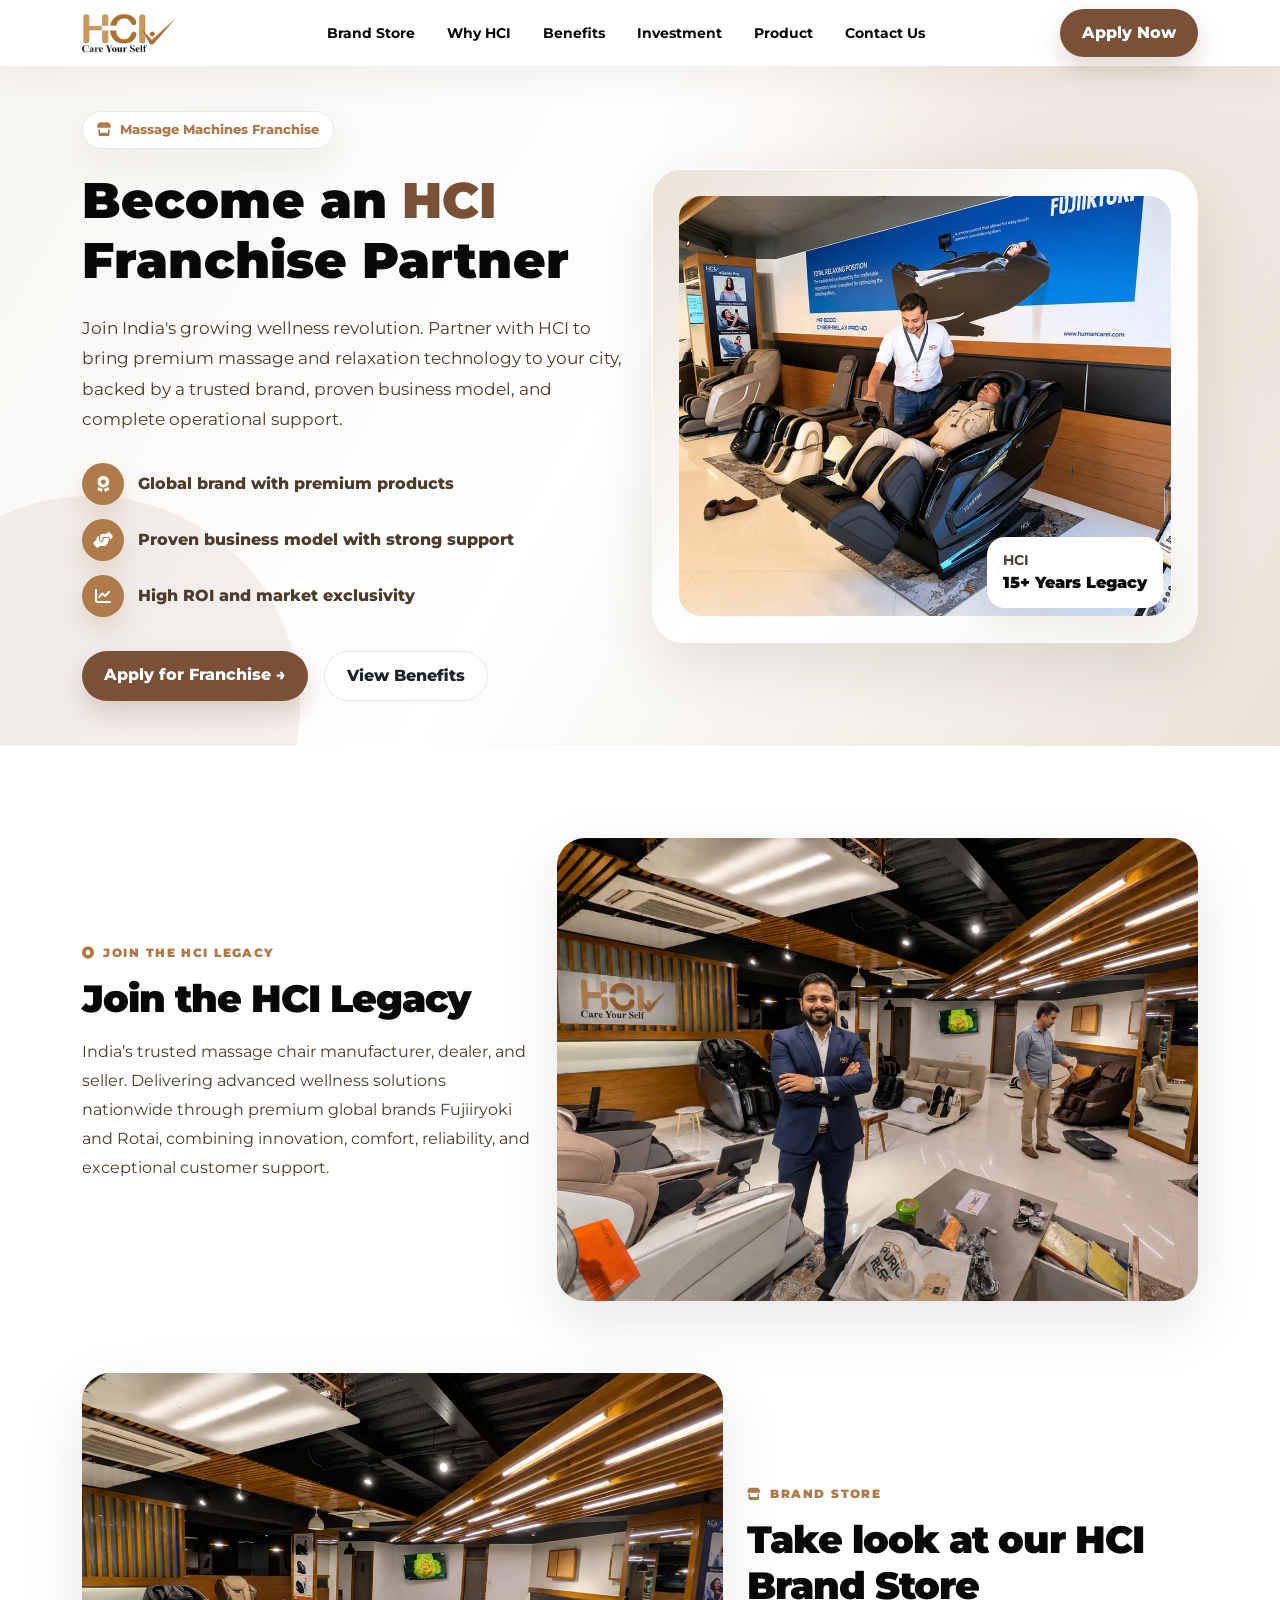
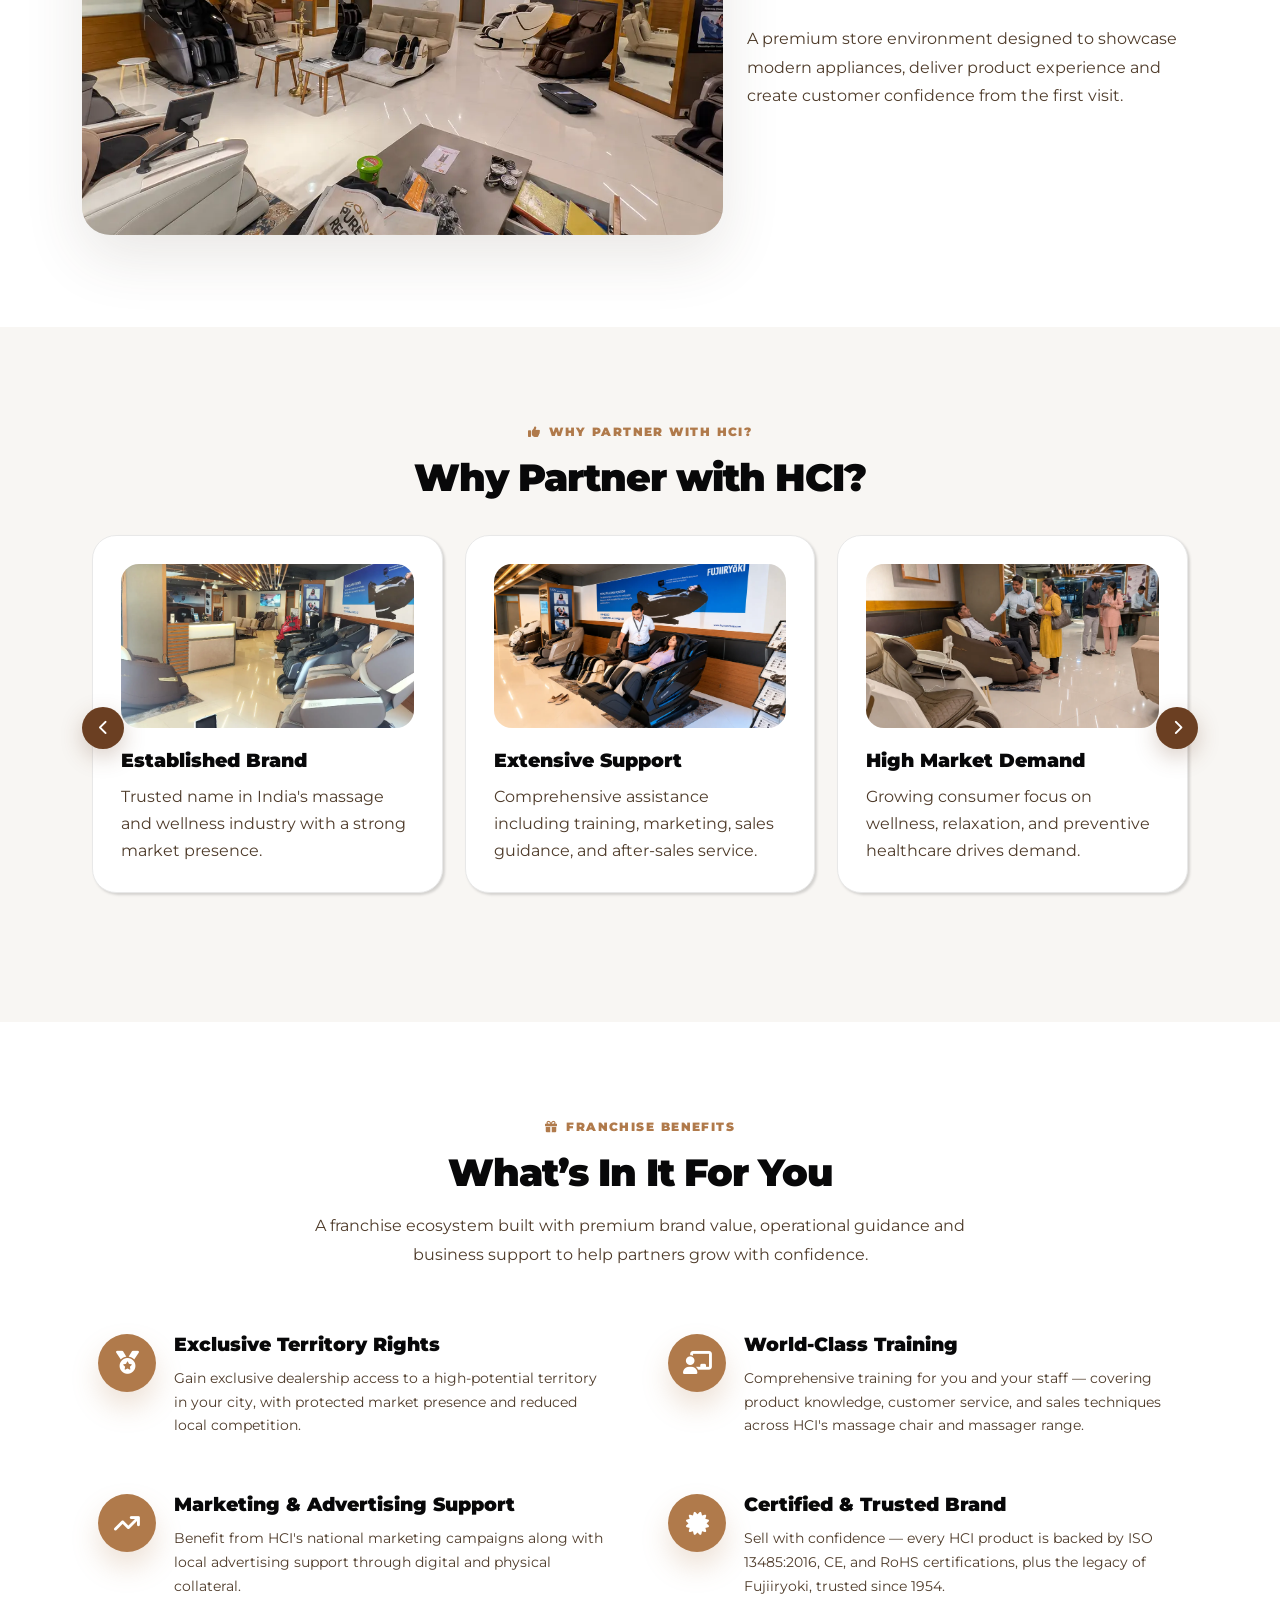
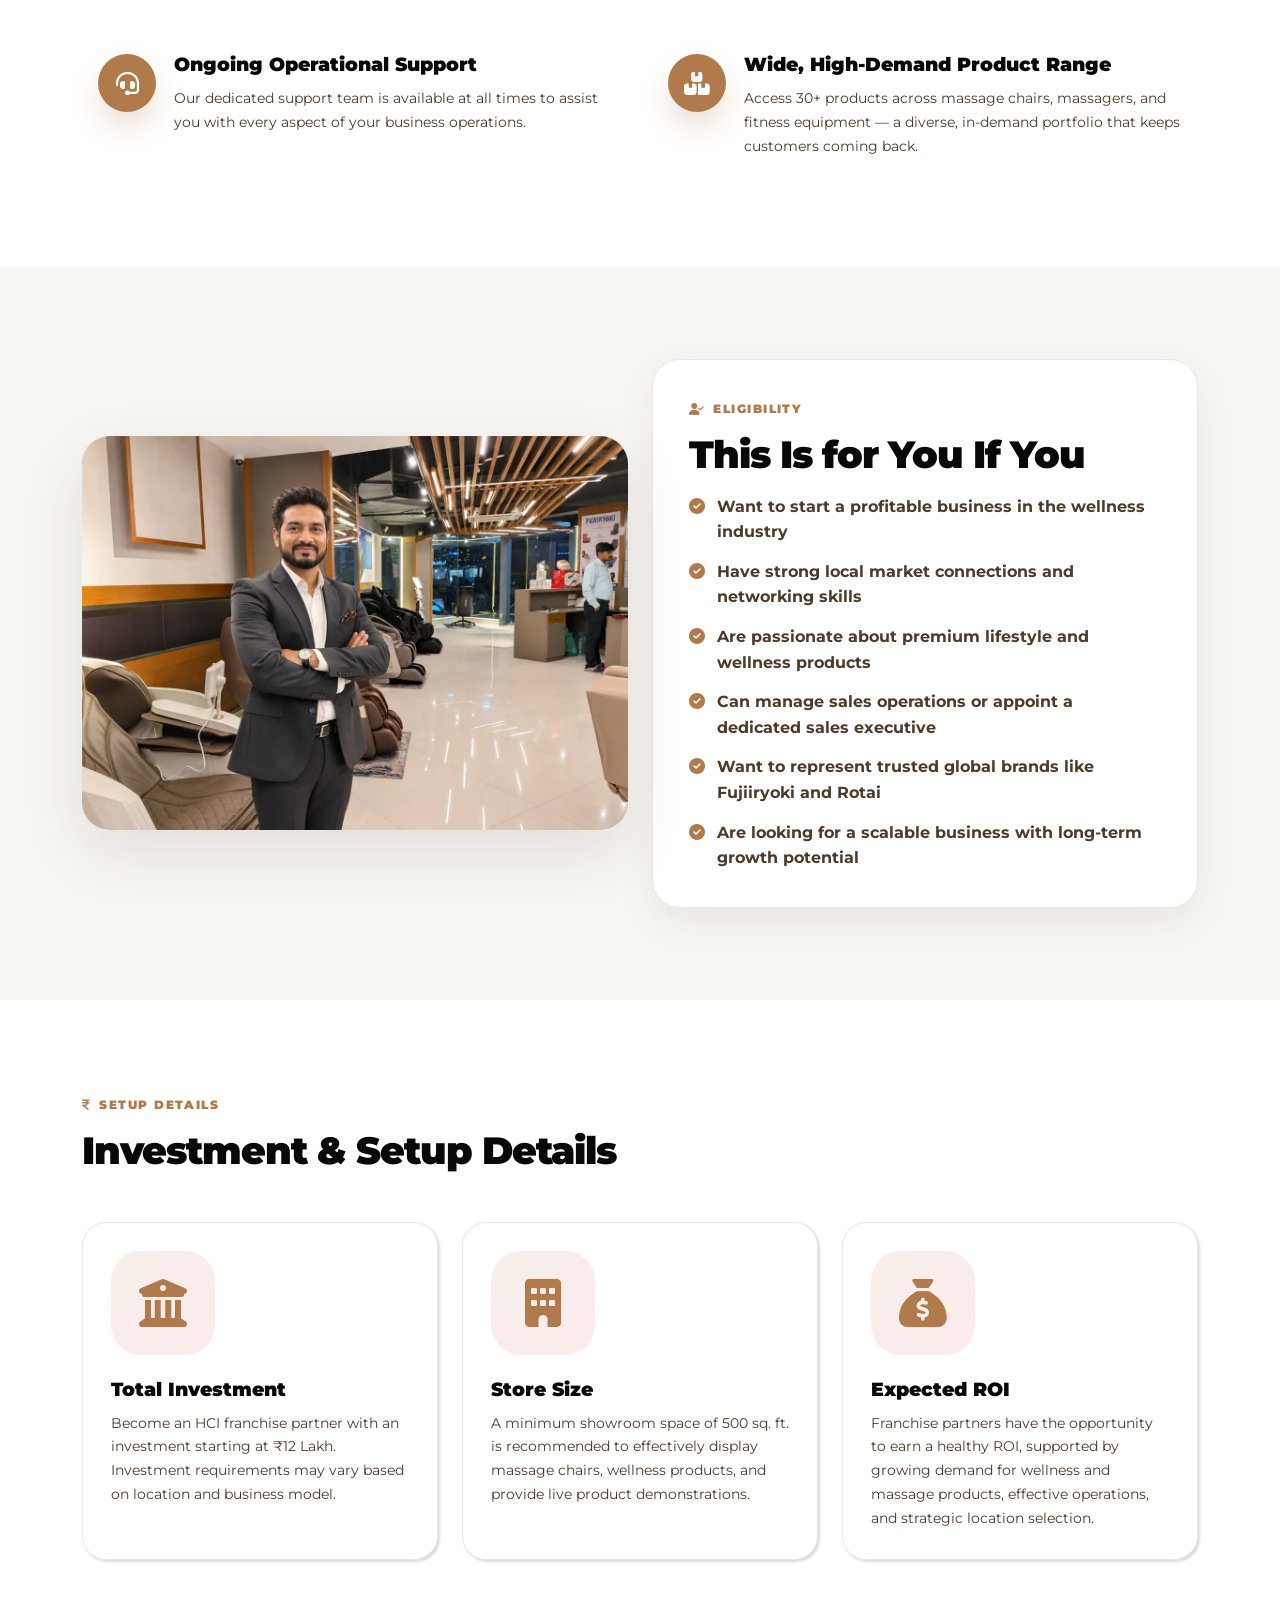
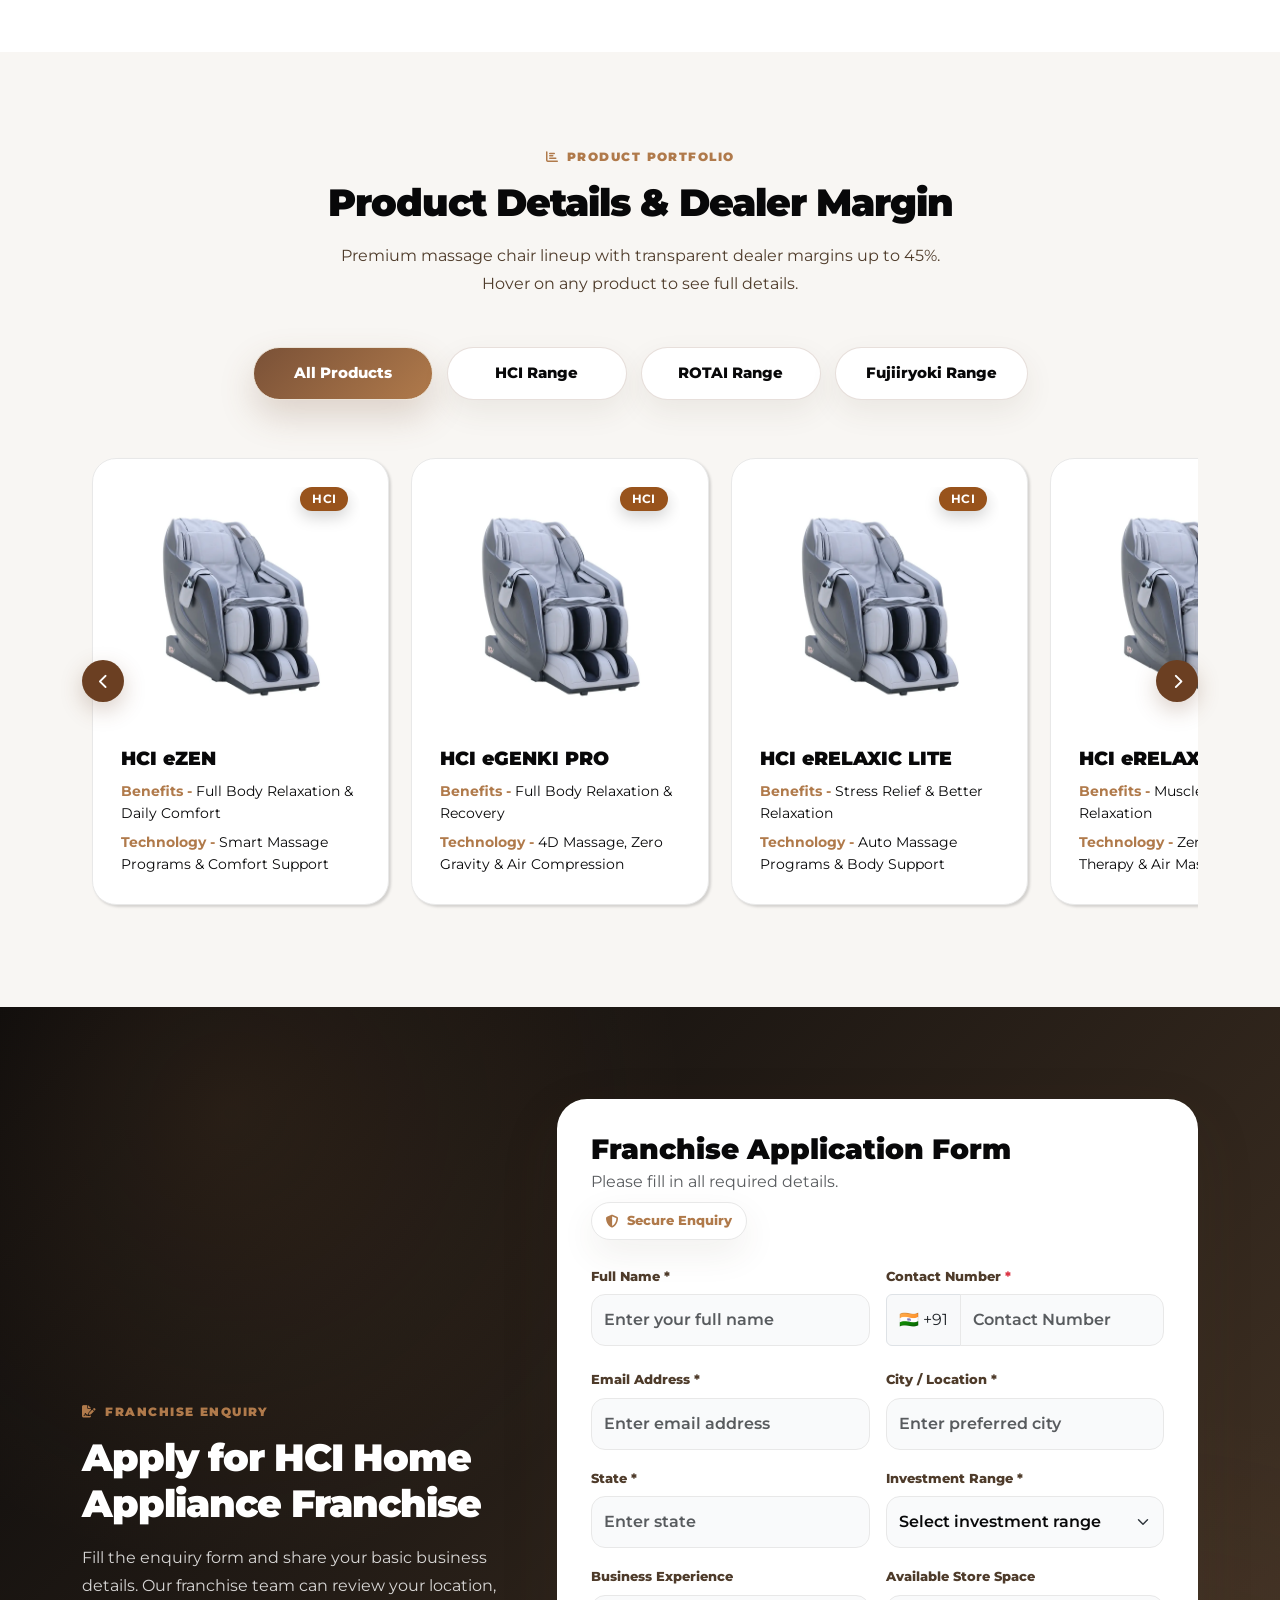
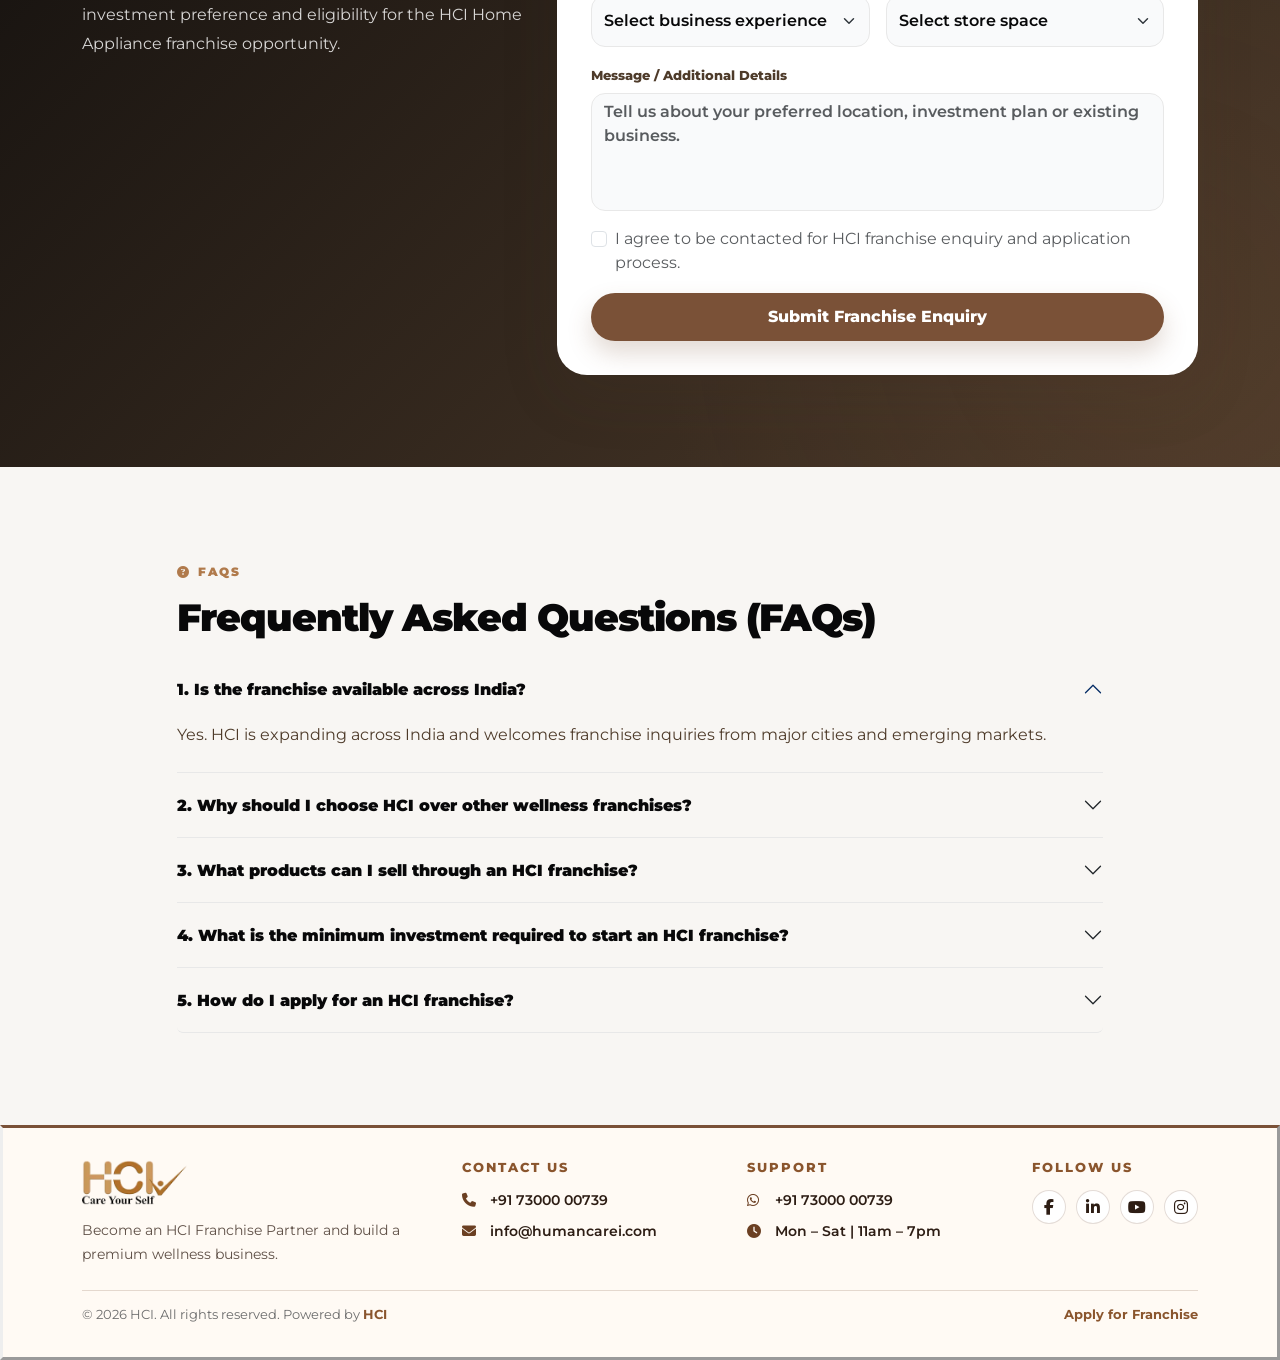
==== index.html @ e36eae63 "Update landing page" ====
<!doctype html>

<html lang="en">
  <head>
    <meta charset="utf-8" />
    <meta content="width=device-width, initial-scale=1" name="viewport" />
    <title>HCI Massage Machines Franchise Partner</title>
    <meta
      content="Become an HCI Massage Machines Franchise Partner. Join India's growing wellness revolution with premium massage chairs, massagers, support, training and strong ROI opportunity."
      name="description"
    />
    <meta
      content="HCI franchise, massage chair franchise India, wellness franchise, massage machine dealership, Rotai, Fujiiryoki, massage chair dealer"
      name="keywords"
    />
    <meta content="Human Care International" name="author" />
    <meta content="index, follow" name="robots" />
    <!-- PNG Favicons -->
    <link
      href="images/favicon-16x16.png"
      rel="icon"
      sizes="16x16"
      type="image/png"
    />
    <link
      href="images/favicon-32x32.png"
      rel="icon"
      sizes="32x32"
      type="image/png"
    />
    <!-- Apple iPhone -->
    <link
      href="images/apple-touch-icon.png"
      rel="apple-touch-icon"
      sizes="180x180"
    />
    <!-- Android / PWA -->
    <link
      href="images/android-chrome-192x192.png"
      rel="icon"
      sizes="192x192"
      type="image/png"
    />
    <link
      href="images/android-chrome-512x512.png"
      rel="icon"
      sizes="512x512"
      type="image/png"
    />
    <!-- Bootstrap 5 -->
    <link
      href="https://cdn.jsdelivr.net/npm/bootstrap@5.3.3/dist/css/bootstrap.min.css"
      rel="stylesheet"
    />
    <link
      href="https://cdnjs.cloudflare.com/ajax/libs/font-awesome/6.5.2/css/all.min.css"
      rel="stylesheet"
    />
    <link rel="preconnect" href="https://fonts.googleapis.com" />
    <link rel="preconnect" href="https://fonts.gstatic.com" crossorigin />

    <link
      href="https://fonts.googleapis.com/css2?family=Montserrat:wght@300;400;500;600;700;800&display=swap"
      rel="stylesheet"
    />
    <link href="css/franchise-style.css" rel="stylesheet" />
    <link href="css/responsive-style.css" rel="stylesheet" />

    <!-- Swiper CSS -->
    <link
      rel="stylesheet"
      href="https://cdn.jsdelivr.net/npm/swiper@11/swiper-bundle.min.css"
    />
  </head>
  <body>
    <nav class="navbar navbar-expand-lg sticky-top">
      <div class="container">
        <div class="navbar-brand brand-logo">
          <img src="images/hci-logo.webp" alt="HCI Logo" />
        </div>

        <a
          class="btn btn-bosch d-lg-none w-auto mobile-apply-btn"
          href="#apply"
        >
          Apply Now
        </a>

        <button
          aria-controls="mainNav"
          aria-expanded="false"
          aria-label="Toggle navigation"
          class="navbar-toggler"
          data-bs-target="#mainNav"
          data-bs-toggle="collapse"
          type="button"
        >
          <span class="navbar-toggler-icon"></span>
        </button>

        <div class="collapse navbar-collapse" id="mainNav">
          <ul class="navbar-nav mx-auto mb-2 mb-lg-0">
            <li class="nav-item">
              <a class="nav-link" href="#store">Brand Store</a>
            </li>
            <li class="nav-item">
              <a class="nav-link" href="#why">Why HCI</a>
            </li>
            <li class="nav-item">
              <a class="nav-link" href="#benefits">Benefits</a>
            </li>
            <li class="nav-item">
              <a class="nav-link" href="#investments">Investment</a>
            </li>
            <li class="nav-item">
              <a class="nav-link" href="#product-list">Product</a>
            </li>
            <li class="nav-item">
              <a class="nav-link" href="#contact">Contact Us</a>
            </li>
          </ul>

          <a class="btn btn-bosch d-none d-lg-block" href="#apply">Apply Now</a>
        </div>
      </div>
    </nav>

    <div class="top-color-line"></div>

    <header class="hero">
      <div class="container position-relative">
        <div class="row align-items-center g-4">
          <div class="col-lg-6 order-2 order-lg-1">
            <span class="hero-kicker"
              ><i class="fa-solid fa-store"></i> Massage Machines
              Franchise</span
            >
            <h1 class="hero-title">
              Become an  <span>HCI</span> Franchise Partner
            </h1>
            <p class="hero-desc">
              Join India's growing wellness revolution. Partner with HCI to
              bring premium massage and relaxation technology to your city,
              backed by a trusted brand, proven business model, and complete
              operational support.
            </p>
            <div class="hero-points">
              <div class="hero-point">
                <i class="fa-solid fa-award"></i> Global brand with premium
                products
              </div>
              <div class="hero-point">
                <i class="fa-solid fa-handshake-angle"></i> Proven business
                model with strong support
              </div>
              <div class="hero-point">
                <i class="fa-solid fa-chart-line"></i> High ROI and market
                exclusivity
              </div>
            </div>
            <div class="d-flex gap-3 flex-wrap">
              <a class="btn btn-bosch" href="#apply">Apply for Franchise →</a>
              <a class="btn btn-outline-bosch" href="#why">View Benefits</a>
            </div>
          </div>
          <div class="col-lg-6 order-1 order-lg-2">
            <div class="hero-card">
              <div class="appliance-stage">
                <img
                  alt="Premium HCI massage chair showroom"
                  src="images/herobanner01.webp"
                />
                <div class="badge-100"><small>HCI</small>15+ Years Legacy</div>
              </div>
            </div>
          </div>
        </div>
      </div>
    </header>

    <section class="section-space" id="store">
      <div class="container">
        <div class="row align-items-center g-4">
          <div class="col-md-5 order-2 order-md-1">
            <span class="section-tag"
              ><i class="fa-solid fa-circle-dot"></i> Join the HCI Legacy</span
            >
            <h2 class="section-title">Join the HCI Legacy</h2>
            <p class="section-desc">
              India’s trusted massage chair manufacturer, dealer, and seller.
              Delivering advanced wellness solutions nationwide through premium
              global brands Fujiiryoki and Rotai, combining innovation, comfort,
              reliability, and exceptional customer support.
            </p>
          </div>
          <div class="col-md-7 order-1 order-md-2">
            <div class="image-card">
              <img src="images/section01.webp" alt="Join the HCI Legacy" />
            </div>
          </div>
        </div>
        <div class="row align-items-center g-4 mt-4 mt-md-5">
          <div class="col-md-7">
            <div class="image-card">
              <img
                alt="HCI brand store showroom concept"
                src="images/section02.webp"
              />
            </div>
          </div>
          <div class="col-md-5">
            <span class="section-tag"
              ><i class="fa-solid fa-store"></i> Brand Store</span
            >
            <h2 class="section-title">Take look at our HCI Brand Store</h2>
            <p class="section-desc">
              A premium store environment designed to showcase modern
              appliances, deliver product experience and create customer
              confidence from the first visit.
            </p>
          </div>
        </div>
      </div>
    </section>
    <section class="section-space section-soft" id="why">
      <div class="container">
        <div class="text-center mb-4 mb-md-4">
          <span class="section-tag justify-content-center"
            ><i class="fa-solid fa-thumbs-up"></i> Why Partner with HCI?</span
          >
          <h2 class="section-title">Why Partner with HCI?</h2>
        </div>

        <div class="slider-wrapper">
          <!-- LEFT ARROW -->
          <div class="slide-prev">
            <i class="fa-solid fa-chevron-left"></i>
          </div>

          <!-- RIGHT ARROW -->
          <div class="slide-next">
            <i class="fa-solid fa-chevron-right"></i>
          </div>

          <div class="swiper card-swiper">
            <div class="swiper-wrapper">
              <div class="swiper-slide">
                <div class="partner-card">
                  <div class="partner-img">
                    <img src="images/card01.webp" alt="Established Brand" />
                  </div>
                  <h4>Established Brand</h4>
                  <p>
                    Trusted name in India's massage and wellness industry with a
                    strong market presence.
                  </p>
                </div>
              </div>

              <div class="swiper-slide">
                <div class="partner-card">
                  <div class="partner-img">
                    <img src="images/card02.webp" alt="Extensive Support" />
                  </div>
                  <h4>Extensive Support</h4>
                  <p>
                    Comprehensive assistance including training, marketing,
                    sales guidance, and after-sales service.
                  </p>
                </div>
              </div>

              <div class="swiper-slide">
                <div class="partner-card">
                  <div class="partner-img">
                    <img src="images/card03.webp" alt="High Market Demand" />
                  </div>
                  <h4>High Market Demand</h4>
                  <p>
                    Growing consumer focus on wellness, relaxation, and
                    preventive healthcare drives demand.
                  </p>
                </div>
              </div>

              <div class="swiper-slide">
                <div class="partner-card">
                  <div class="partner-img">
                    <img src="images/card04.webp" alt="Product Excellence" />
                  </div>
                  <h4>Product Excellence</h4>
                  <p>
                    Premium massage chairs and wellness products featuring
                    advanced technology and reliable performance.
                  </p>
                </div>
              </div>

              <div class="swiper-slide">
                <div class="partner-card">
                  <div class="partner-img">
                    <img src="images/card05.webp" alt="Proven Business Model" />
                  </div>
                  <h4>Proven Business Model</h4>
                  <p>
                    Successful dealership and distribution network designed for
                    sustainable growth and profitability.
                  </p>
                </div>
              </div>
            </div>
          </div>
        </div>

      </div>
    </section>
    <section class="section-space" id="benefits">
      <div class="container">
        <div class="text-center mb-4 mb-md-5">
          <span class="section-tag"
            ><i class="fa-solid fa-gift"></i> Franchise Benefits</span
          >
          <h2 class="section-title">What’s In It For You</h2>
          <p class="section-desc mx-auto">
            A franchise ecosystem built with premium brand value, operational
            guidance and business support to help partners grow with confidence.
          </p>
        </div>

        <div class="row g-4">
          <div class="col-md-6">
            <div class="benefit-card">
              <div class="benefit-icon">
                <i class="fa-solid fa-medal"></i>
              </div>
              <div>
                <h4>Exclusive Territory Rights</h4>
                <p>
                  Gain exclusive dealership access to a high-potential territory
                  in your city, with protected market presence and reduced local
                  competition.
                </p>
              </div>
            </div>
          </div>
          <div class="col-md-6">
            <div class="benefit-card">
              <div class="benefit-icon">
                <i class="fa-solid fa-chalkboard-user"></i>
              </div>
              <div>
                <h4>World-Class Training</h4>
                <p>
                  Comprehensive training for you and your staff — covering
                  product knowledge, customer service, and sales techniques
                  across HCI's massage chair and massager range.
                </p>
              </div>
            </div>
          </div>
          <div class="col-md-6">
            <div class="benefit-card">
              <div class="benefit-icon">
                <i class="fa-solid fa-arrow-trend-up"></i>
              </div>
              <div>
                <h4>Marketing &amp; Advertising Support</h4>
                <p>
                  Benefit from HCI's national marketing campaigns along with
                  local advertising support through digital and physical
                  collateral.
                </p>
              </div>
            </div>
          </div>
          <div class="col-md-6">
            <div class="benefit-card">
              <div class="benefit-icon">
                <i class="fa-solid fa-certificate"></i>
              </div>
              <div>
                <h4>Certified &amp; Trusted Brand</h4>
                <p>
                  Sell with confidence — every HCI product is backed by ISO
                  13485:2016, CE, and RoHS certifications, plus the legacy of
                  Fujiiryoki, trusted since 1954.
                </p>
              </div>
            </div>
          </div>
          <div class="col-md-6">
            <div class="benefit-card">
              <div class="benefit-icon">
                <i class="fa-solid fa-headset"></i>
              </div>
              <div>
                <h4>Ongoing Operational Support</h4>
                <p>
                  Our dedicated support team is available at all times to assist
                  you with every aspect of your business operations.
                </p>
              </div>
            </div>
          </div>
          <div class="col-md-6">
            <div class="benefit-card">
              <div class="benefit-icon">
                <i class="fa-solid fa-boxes-stacked"></i>
              </div>
              <div>
                <h4>Wide, High-Demand Product Range</h4>
                <p>
                  Access 30+ products across massage chairs, massagers, and
                  fitness equipment — a diverse, in-demand portfolio that keeps
                  customers coming back.
                </p>
              </div>
            </div>
          </div>
        </div>
      </div>
    </section>
    <section class="section-space section-soft">
      <div class="container">
        <div class="row align-items-center g-4">
          <div class="col-lg-6">
            <div class="image-card">
              <img
                alt="Business owner looking at growth opportunity"
                src="images/section03.webp"
              />
            </div>
          </div>
          <div class="col-lg-6">
            <div class="for-you-box">
              <span class="section-tag"
                ><i class="fa-solid fa-user-check"></i> Eligibility</span
              >
              <h2 class="section-title">This Is for You If You</h2>
              <ul class="check-list">
                <li>
                  <i class="fa-solid fa-check-circle"></i> Want to start a
                  profitable business in the wellness industry
                </li>
                <li>
                  <i class="fa-solid fa-check-circle"></i> Have strong local
                  market connections and networking skills
                </li>
                <li>
                  <i class="fa-solid fa-check-circle"></i> Are passionate about
                  premium lifestyle and wellness products
                </li>
                <li>
                  <i class="fa-solid fa-check-circle"></i> Can manage sales
                  operations or appoint a dedicated sales executive
                </li>

                <li>
                  <i class="fa-solid fa-check-circle"></i> Want to represent
                  trusted global brands like Fujiiryoki and Rotai
                </li>

                <li>
                  <i class="fa-solid fa-check-circle"></i> Are looking for a
                  scalable business with long-term growth potential
                </li>
              </ul>
            </div>
          </div>
        </div>
      </div>
    </section>
    <section class="section-space" id="investments">
      <div class="container">
        <div class="mb-4 mb-md-5">
          <span class="section-tag"
            ><i class="fa-solid fa-indian-rupee-sign"></i> Setup Details</span
          >
          <h2 class="section-title">Investment &amp; Setup Details</h2>
        </div>
        <div class="row g-4">
          <div class="col-md-6 col-lg-4">
            <div class="setup-card">
              <div class="setup-icon">
                <i class="fa-solid fa-building-columns"></i>
              </div>
              <h4>Total Investment</h4>
              <p>
                Become an HCI franchise partner with an investment starting at
                ₹12 Lakh. Investment requirements may vary based on location and
                business model.
              </p>
            </div>
          </div>
          <div class="col-md-6 col-lg-4">
            <div class="setup-card">
              <div class="setup-icon"><i class="fa-solid fa-building"></i></div>
              <h4>Store Size</h4>
              <p>
                A minimum showroom space of 500 sq. ft. is recommended to
                effectively display massage chairs, wellness products, and
                provide live product demonstrations.
              </p>
            </div>
          </div>
          <div class="col-md-12 col-lg-4">
            <div class="setup-card">
              <div class="setup-icon">
                <i class="fa-solid fa-sack-dollar"></i>
              </div>
              <h4>Expected ROI</h4>
              <p>
                Franchise partners have the opportunity to earn a healthy ROI,
                supported by growing demand for wellness and massage products,
                effective operations, and strategic location selection.
              </p>
            </div>
          </div>
        </div>
      </div>
    </section>

    <!-- ===== PRODUCT DETAILS  ===== -->
   
   
<section class="section-space section-soft" id="product-list">
  <div class="container">

    <div class="text-center mb-4 mb-md-5">
      <span class="section-tag justify-content-center">
        <i class="fa-solid fa-chart-bar"></i> Product Portfolio
      </span>
      <h2 class="section-title">Product Details &amp; Dealer Margin</h2>
      <p class="section-desc mx-auto">
        Premium massage chair lineup with transparent dealer margins up to
        45%. Hover on any product to see full details.
      </p>
    </div>

    <!-- Tabs -->
    <ul class="nav product-tabs justify-content-center mb-5" id="productTabs" role="tablist">
      <li class="nav-item" role="presentation">
        <button class="nav-link active" id="all-products-tab" data-bs-toggle="tab" data-bs-target="#all-products" type="button" role="tab" aria-controls="all-products" aria-selected="true">
          All Products
        </button>
      </li>
      <li class="nav-item" role="presentation">
        <button class="nav-link" id="hci-range-tab" data-bs-toggle="tab" data-bs-target="#hci-range" type="button" role="tab" aria-controls="hci-range" aria-selected="false">
          HCI Range
        </button>
      </li>
      <li class="nav-item" role="presentation">
        <button class="nav-link" id="rotai-range-tab" data-bs-toggle="tab" data-bs-target="#rotai-range" type="button" role="tab" aria-controls="rotai-range" aria-selected="false">
          ROTAI Range
        </button>
      </li>
      <li class="nav-item" role="presentation">
        <button class="nav-link" id="fujiiryoki-range-tab" data-bs-toggle="tab" data-bs-target="#fujiiryoki-range" type="button" role="tab" aria-controls="fujiiryoki-range" aria-selected="false">
          Fujiiryoki Range
        </button>
      </li>
    </ul>

    <!-- Tab Content -->
    <div class="tab-content" id="productTabsContent">

      <!-- All Products -->
      <div class="tab-pane fade show active" id="all-products" role="tabpanel" aria-labelledby="all-products-tab">
        <div class="slider-wrapper product-slider-wrapper">
          <button class="product-slide-prev" type="button" aria-label="Previous product">
            <i class="fa-solid fa-chevron-left"></i>
          </button>
          <button class="product-slide-next" type="button" aria-label="Next product">
            <i class="fa-solid fa-chevron-right"></i>
          </button>

          <div class="swiper product-card-swiper">
            <div class="swiper-wrapper">

              <div class="swiper-slide">
                <div class="partner-card product-card">
                  <div class="partner-img">
                    <img src="images/product01.webp" alt="HCI eZEN" loading="lazy" decoding="async">
                    <span class="product-brand-tag hci-tag">HCI</span>
                  </div>
                  <h4>HCI eZEN</h4>
                  <div class="product-description"><strong>Benefits -</strong> Full Body Relaxation &amp; Daily Comfort</div>
                  <div class="product-description"><strong>Technology -</strong> Smart Massage Programs &amp; Comfort Support</div>
                </div>
              </div>

              <div class="swiper-slide">
                <div class="partner-card product-card">
                  <div class="partner-img">
                    <img src="images/product01.webp" alt="HCI eGENKI PRO" loading="lazy" decoding="async">
                    <span class="product-brand-tag hci-tag">HCI</span>
                  </div>
                  <h4>HCI eGENKI PRO</h4>
                  <div class="product-description"><strong>Benefits -</strong> Full Body Relaxation &amp; Recovery</div>
                  <div class="product-description"><strong>Technology -</strong> 4D Massage, Zero Gravity &amp; Air Compression</div>
                </div>
              </div>

              <div class="swiper-slide">
                <div class="partner-card product-card">
                  <div class="partner-img">
                    <img src="images/product01.webp" alt="HCI eRELAXIC LITE" loading="lazy" decoding="async">
                    <span class="product-brand-tag hci-tag">HCI</span>
                  </div>
                  <h4>HCI eRELAXIC LITE</h4>
                  <div class="product-description"><strong>Benefits -</strong> Stress Relief &amp; Better Relaxation</div>
                  <div class="product-description"><strong>Technology -</strong> Auto Massage Programs &amp; Body Support</div>
                </div>
              </div>

              <div class="swiper-slide">
                <div class="partner-card product-card">
                  <div class="partner-img">
                    <img src="images/product01.webp" alt="HCI eRELAXIC PRO" loading="lazy" decoding="async">
                    <span class="product-brand-tag hci-tag">HCI</span>
                  </div>
                  <h4>HCI eRELAXIC PRO</h4>
                  <div class="product-description"><strong>Benefits -</strong> Muscle Relief &amp; Deep Relaxation</div>
                  <div class="product-description"><strong>Technology -</strong> Zero Gravity, Heat Therapy &amp; Air Massage</div>
                </div>
              </div>

              <div class="swiper-slide">
                <div class="partner-card product-card">
                  <div class="partner-img">
                    <img src="images/product01.webp" alt="HCI eRELAXIC NEO" loading="lazy" decoding="async">
                    <span class="product-brand-tag hci-tag">HCI</span>
                  </div>
                  <h4>HCI eRELAXIC NEO</h4>
                  <div class="product-description"><strong>Benefits -</strong> Premium Relaxation &amp; Fatigue Relief</div>
                  <div class="product-description"><strong>Technology -</strong> Advanced Massage Modes &amp; Comfort Seating</div>
                </div>
              </div>

              <div class="swiper-slide">
                <div class="partner-card product-card">
                  <div class="partner-img">
                    <img src="images/product01.webp" alt="ROTAI R-RELAX" loading="lazy" decoding="async">
                    <span class="product-brand-tag rotai-tag">ROTAI</span>
                  </div>
                  <h4>ROTAI R-RELAX</h4>
                  <div class="product-description"><strong>Benefits -</strong> Relaxation, Comfort &amp; Stress Relief</div>
                  <div class="product-description"><strong>Technology -</strong> Massage Rollers &amp; Easy Control System</div>
                </div>
              </div>

              <div class="swiper-slide">
                <div class="partner-card product-card">
                  <div class="partner-img">
                    <img src="images/product01.webp" alt="ROTAI R-NEXA" loading="lazy" decoding="async">
                    <span class="product-brand-tag rotai-tag">ROTAI</span>
                  </div>
                  <h4>ROTAI R-NEXA</h4>
                  <div class="product-description"><strong>Benefits -</strong> Body Comfort &amp; Muscle Recovery</div>
                  <div class="product-description"><strong>Technology -</strong> Smart Massage, Airbags &amp; Auto Programs</div>
                </div>
              </div>

              <div class="swiper-slide">
                <div class="partner-card product-card">
                  <div class="partner-img">
                    <img src="images/product01.webp" alt="ROTAI R-ZENORA" loading="lazy" decoding="async">
                    <span class="product-brand-tag rotai-tag">ROTAI</span>
                  </div>
                  <h4>ROTAI R-ZENORA</h4>
                  <div class="product-description"><strong>Benefits -</strong> Deep Relaxation &amp; Better Sleep Support</div>
                  <div class="product-description"><strong>Technology -</strong> Zero Gravity, Heat Therapy &amp; Full Body Massage</div>
                </div>
              </div>

              <div class="swiper-slide">
                <div class="partner-card product-card">
                  <div class="partner-img">
                    <img src="images/product01.webp" alt="ROTAI R-AUREX" loading="lazy" decoding="async">
                    <span class="product-brand-tag rotai-tag">ROTAI</span>
                  </div>
                  <h4>ROTAI R-AUREX</h4>
                  <div class="product-description"><strong>Benefits -</strong> Luxury Relaxation &amp; Pain Relief</div>
                  <div class="product-description"><strong>Technology -</strong> Advanced Rollers, Air Compression &amp; Body Scan</div>
                </div>
              </div>

              <div class="swiper-slide">
                <div class="partner-card product-card">
                  <div class="partner-img">
                    <img src="images/product01.webp" alt="ROTAI R-VELOR" loading="lazy" decoding="async">
                    <span class="product-brand-tag rotai-tag">ROTAI</span>
                  </div>
                  <h4>ROTAI R-VELOR</h4>
                  <div class="product-description"><strong>Benefits -</strong> Premium Wellness &amp; Complete Body Recovery</div>
                  <div class="product-description"><strong>Technology -</strong> 4D Massage, Body Scan &amp; Smart Controls</div>
                </div>
              </div>

              <div class="swiper-slide">
                <div class="partner-card product-card">
                  <div class="partner-img">
                    <img src="images/product01.webp" alt="HCI eLEG" loading="lazy" decoding="async">
                    <span class="product-brand-tag hci-tag">HCI</span>
                  </div>
                  <h4>HCI eLEG</h4>
                  <div class="product-description"><strong>Benefits -</strong> Leg Relaxation &amp; Tiredness Relief</div>
                  <div class="product-description"><strong>Technology -</strong> Leg Massage Rollers &amp; Air Compression</div>
                </div>
              </div>

              <div class="swiper-slide">
                <div class="partner-card product-card">
                  <div class="partner-img">
                    <img src="images/product01.webp" alt="HCI eFOOTIO" loading="lazy" decoding="async">
                    <span class="product-brand-tag hci-tag">HCI</span>
                  </div>
                  <h4>HCI eFOOTIO</h4>
                  <div class="product-description"><strong>Benefits -</strong> Foot Relaxation &amp; Comfort Support</div>
                  <div class="product-description"><strong>Technology -</strong> Foot Roller Massage &amp; Heat Support</div>
                </div>
              </div>

              <div class="swiper-slide">
                <div class="partner-card product-card">
                  <div class="partner-img">
                    <img src="images/product01.webp" alt="HCI eKIMOCHI" loading="lazy" decoding="async">
                    <span class="product-brand-tag hci-tag">HCI</span>
                  </div>
                  <h4>HCI eKIMOCHI</h4>
                  <div class="product-description"><strong>Benefits -</strong> Compact Relaxation &amp; Daily Wellness</div>
                  <div class="product-description"><strong>Technology -</strong> Smart Massage Function &amp; Easy Operation</div>
                </div>
              </div>

              <div class="swiper-slide">
                <div class="partner-card product-card">
                  <div class="partner-img">
                    <img src="images/product01.webp" alt="Fujiiryoki Massage Chair" loading="lazy" decoding="async">
                    <span class="product-brand-tag fujiiryoki-tag">Fujiiryoki</span>
                  </div>
                  <h4>Fujiiryoki Massage Chair</h4>
                  <div class="product-description"><strong>Benefits -</strong> Premium Japanese Relaxation &amp; Full Body Comfort</div>
                  <div class="product-description"><strong>Technology -</strong> Japanese Massage Technology &amp; Advanced Body Scan</div>
                </div>
              </div>

              <div class="swiper-slide">
                <div class="partner-card product-card">
                  <div class="partner-img">
                    <img src="images/product01.webp" alt="Fujiiryoki Wellness Chair" loading="lazy" decoding="async">
                    <span class="product-brand-tag fujiiryoki-tag">Fujiiryoki</span>
                  </div>
                  <h4>Fujiiryoki Wellness Chair</h4>
                  <div class="product-description"><strong>Benefits -</strong> Deep Relaxation, Recovery &amp; Luxury Comfort</div>
                  <div class="product-description"><strong>Technology -</strong> Advanced Roller System, Heat Therapy &amp; Auto Programs</div>
                </div>
              </div>

            </div>
          </div>
        </div>
      </div>

      <!-- HCI Range -->
      <div class="tab-pane fade" id="hci-range" role="tabpanel" aria-labelledby="hci-range-tab">
        <div class="slider-wrapper product-slider-wrapper">
          <button class="product-slide-prev" type="button" aria-label="Previous HCI product"><i class="fa-solid fa-chevron-left"></i></button>
          <button class="product-slide-next" type="button" aria-label="Next HCI product"><i class="fa-solid fa-chevron-right"></i></button>
          <div class="swiper product-card-swiper">
            <div class="swiper-wrapper">
              <!-- HCI products only -->
              <div class="swiper-slide"><div class="partner-card product-card"><div class="partner-img"><img src="images/product01.webp" alt="HCI eZEN" loading="lazy" decoding="async"><span class="product-brand-tag hci-tag">HCI</span></div><h4>HCI eZEN</h4><div class="product-description"><strong>Benefits -</strong> Full Body Relaxation &amp; Daily Comfort</div><div class="product-description"><strong>Technology -</strong> Smart Massage Programs &amp; Comfort Support</div></div></div>
              <div class="swiper-slide"><div class="partner-card product-card"><div class="partner-img"><img src="images/product01.webp" alt="HCI eGENKI PRO" loading="lazy" decoding="async"><span class="product-brand-tag hci-tag">HCI</span></div><h4>HCI eGENKI PRO</h4><div class="product-description"><strong>Benefits -</strong> Full Body Relaxation &amp; Recovery</div><div class="product-description"><strong>Technology -</strong> 4D Massage, Zero Gravity &amp; Air Compression</div></div></div>
              <div class="swiper-slide"><div class="partner-card product-card"><div class="partner-img"><img src="images/product01.webp" alt="HCI eRELAXIC LITE" loading="lazy" decoding="async"><span class="product-brand-tag hci-tag">HCI</span></div><h4>HCI eRELAXIC LITE</h4><div class="product-description"><strong>Benefits -</strong> Stress Relief &amp; Better Relaxation</div><div class="product-description"><strong>Technology -</strong> Auto Massage Programs &amp; Body Support</div></div></div>
              <div class="swiper-slide"><div class="partner-card product-card"><div class="partner-img"><img src="images/product01.webp" alt="HCI eRELAXIC PRO" loading="lazy" decoding="async"><span class="product-brand-tag hci-tag">HCI</span></div><h4>HCI eRELAXIC PRO</h4><div class="product-description"><strong>Benefits -</strong> Muscle Relief &amp; Deep Relaxation</div><div class="product-description"><strong>Technology -</strong> Zero Gravity, Heat Therapy &amp; Air Massage</div></div></div>
              <div class="swiper-slide"><div class="partner-card product-card"><div class="partner-img"><img src="images/product01.webp" alt="HCI eRELAXIC NEO" loading="lazy" decoding="async"><span class="product-brand-tag hci-tag">HCI</span></div><h4>HCI eRELAXIC NEO</h4><div class="product-description"><strong>Benefits -</strong> Premium Relaxation &amp; Fatigue Relief</div><div class="product-description"><strong>Technology -</strong> Advanced Massage Modes &amp; Comfort Seating</div></div></div>
              <div class="swiper-slide"><div class="partner-card product-card"><div class="partner-img"><img src="images/product01.webp" alt="HCI eLEG" loading="lazy" decoding="async"><span class="product-brand-tag hci-tag">HCI</span></div><h4>HCI eLEG</h4><div class="product-description"><strong>Benefits -</strong> Leg Relaxation &amp; Tiredness Relief</div><div class="product-description"><strong>Technology -</strong> Leg Massage Rollers &amp; Air Compression</div></div></div>
              <div class="swiper-slide"><div class="partner-card product-card"><div class="partner-img"><img src="images/product01.webp" alt="HCI eFOOTIO" loading="lazy" decoding="async"><span class="product-brand-tag hci-tag">HCI</span></div><h4>HCI eFOOTIO</h4><div class="product-description"><strong>Benefits -</strong> Foot Relaxation &amp; Comfort Support</div><div class="product-description"><strong>Technology -</strong> Foot Roller Massage &amp; Heat Support</div></div></div>
              <div class="swiper-slide"><div class="partner-card product-card"><div class="partner-img"><img src="images/product01.webp" alt="HCI eKIMOCHI" loading="lazy" decoding="async"><span class="product-brand-tag hci-tag">HCI</span></div><h4>HCI eKIMOCHI</h4><div class="product-description"><strong>Benefits -</strong> Compact Relaxation &amp; Daily Wellness</div><div class="product-description"><strong>Technology -</strong> Smart Massage Function &amp; Easy Operation</div></div></div>
            </div>
          </div>
        </div>
      </div>

      <!-- ROTAI Range -->
      <div class="tab-pane fade" id="rotai-range" role="tabpanel" aria-labelledby="rotai-range-tab">
        <div class="slider-wrapper product-slider-wrapper">
          <button class="product-slide-prev" type="button" aria-label="Previous ROTAI product"><i class="fa-solid fa-chevron-left"></i></button>
          <button class="product-slide-next" type="button" aria-label="Next ROTAI product"><i class="fa-solid fa-chevron-right"></i></button>
          <div class="swiper product-card-swiper">
            <div class="swiper-wrapper">
              <!-- ROTAI products only -->
              <div class="swiper-slide"><div class="partner-card product-card"><div class="partner-img"><img src="images/product01.webp" alt="ROTAI R-RELAX" loading="lazy" decoding="async"><span class="product-brand-tag rotai-tag">ROTAI</span></div><h4>ROTAI R-RELAX</h4><div class="product-description"><strong>Benefits -</strong> Relaxation, Comfort &amp; Stress Relief</div><div class="product-description"><strong>Technology -</strong> Massage Rollers &amp; Easy Control System</div></div></div>
              <div class="swiper-slide"><div class="partner-card product-card"><div class="partner-img"><img src="images/product01.webp" alt="ROTAI R-NEXA" loading="lazy" decoding="async"><span class="product-brand-tag rotai-tag">ROTAI</span></div><h4>ROTAI R-NEXA</h4><div class="product-description"><strong>Benefits -</strong> Body Comfort &amp; Muscle Recovery</div><div class="product-description"><strong>Technology -</strong> Smart Massage, Airbags &amp; Auto Programs</div></div></div>
              <div class="swiper-slide"><div class="partner-card product-card"><div class="partner-img"><img src="images/product01.webp" alt="ROTAI R-ZENORA" loading="lazy" decoding="async"><span class="product-brand-tag rotai-tag">ROTAI</span></div><h4>ROTAI R-ZENORA</h4><div class="product-description"><strong>Benefits -</strong> Deep Relaxation &amp; Better Sleep Support</div><div class="product-description"><strong>Technology -</strong> Zero Gravity, Heat Therapy &amp; Full Body Massage</div></div></div>
              <div class="swiper-slide"><div class="partner-card product-card"><div class="partner-img"><img src="images/product01.webp" alt="ROTAI R-AUREX" loading="lazy" decoding="async"><span class="product-brand-tag rotai-tag">ROTAI</span></div><h4>ROTAI R-AUREX</h4><div class="product-description"><strong>Benefits -</strong> Luxury Relaxation &amp; Pain Relief</div><div class="product-description"><strong>Technology -</strong> Advanced Rollers, Air Compression &amp; Body Scan</div></div></div>
              <div class="swiper-slide"><div class="partner-card product-card"><div class="partner-img"><img src="images/product01.webp" alt="ROTAI R-VELOR" loading="lazy" decoding="async"><span class="product-brand-tag rotai-tag">ROTAI</span></div><h4>ROTAI R-VELOR</h4><div class="product-description"><strong>Benefits -</strong> Premium Wellness &amp; Complete Body Recovery</div><div class="product-description"><strong>Technology -</strong> 4D Massage, Body Scan &amp; Smart Controls</div></div></div>
            </div>
          </div>
        </div>
      </div>

      <!-- Fujiiryoki Range -->
      <div class="tab-pane fade" id="fujiiryoki-range" role="tabpanel" aria-labelledby="fujiiryoki-range-tab">
        <div class="slider-wrapper product-slider-wrapper">
          <button class="product-slide-prev" type="button" aria-label="Previous Fujiiryoki product"><i class="fa-solid fa-chevron-left"></i></button>
          <button class="product-slide-next" type="button" aria-label="Next Fujiiryoki product"><i class="fa-solid fa-chevron-right"></i></button>
          <div class="swiper product-card-swiper">
            <div class="swiper-wrapper">
              <!-- Fujiiryoki products only -->
              <div class="swiper-slide"><div class="partner-card product-card"><div class="partner-img"><img src="images/product01.webp" alt="Fujiiryoki Massage Chair" loading="lazy" decoding="async"><span class="product-brand-tag fujiiryoki-tag">Fujiiryoki</span></div><h4>Fujiiryoki Massage Chair</h4><div class="product-description"><strong>Benefits -</strong> Premium Japanese Relaxation &amp; Full Body Comfort</div><div class="product-description"><strong>Technology -</strong> Japanese Massage Technology &amp; Advanced Body Scan</div></div></div>
              <div class="swiper-slide"><div class="partner-card product-card"><div class="partner-img"><img src="images/product01.webp" alt="Fujiiryoki Wellness Chair" loading="lazy" decoding="async"><span class="product-brand-tag fujiiryoki-tag">Fujiiryoki</span></div><h4>Fujiiryoki Wellness Chair</h4><div class="product-description"><strong>Benefits -</strong> Deep Relaxation, Recovery &amp; Luxury Comfort</div><div class="product-description"><strong>Technology -</strong> Advanced Roller System, Heat Therapy &amp; Auto Programs</div></div></div>
            </div>
          </div>
        </div>
      </div>

    </div>
  </div>
</section>



    <!-- ===== END PRODUCT CHART SECTION ===== -->
    <section class="section-space apply-section" id="apply">
      <div class="container position-relative">
        <div class="row align-items-center">
          <div class="col-lg-5">
            <span class="section-tag"
              ><i class="fa-solid fa-file-signature"></i> Franchise
              Enquiry</span
            >
            <h2 class="section-title">
              Apply for HCI Home Appliance Franchise
            </h2>
            <p class="section-desc">
              Fill the enquiry form and share your basic business details. Our
              franchise team can review your location, investment preference and
              eligibility for the HCI Home Appliance franchise opportunity.
            </p>
          </div>
          <div class="col-lg-7">
            <form action="#" class="franchise-form" method="post">
              <div
                class="d-flex align-items-center justify-content-between flex-wrap gap-2 mb-4"
              >
                <div>
                  <h3 class="form-heading mb-1">Franchise Application Form</h3>
                  <p class="mb-0 text-muted">
                    Please fill in all required details.
                  </p>
                </div>

                <span class="hero-kicker">
                  <i class="fa-solid fa-shield-halved"></i> Secure Enquiry
                </span>
              </div>

              <div class="row g-3">
                <div class="col-md-6">
                  <label class="form-label" for="fullName">Full Name *</label>
                  <input
                    class="form-control"
                    id="fullName"
                    name="full_name"
                    placeholder="Enter your full name"
                    required
                    type="text"
                  />
                </div>

                <div class="col-md-6">
                  <div class="form-group">
                    <label class="form-label" for="mobileNumber">
                      Contact Number <span class="text-danger">*</span>
                    </label>

                    <div class="input-group">
                      <span class="input-group-text">🇮🇳 +91</span>

                      <input
                        type="tel"
                        class="form-control"
                        id="mobileNumber"
                        name="phone"
                        placeholder="Contact Number"
                        maxlength="15"
                        inputmode="numeric"
                        autocomplete="tel"
                        required
                      />
                    </div>

                    <small class="field-error" id="mobileError"></small>
                  </div>
                </div>

                <div class="col-md-6">
                  <label class="form-label" for="emailAddress"
                    >Email Address *</label
                  >
                  <input
                    class="form-control"
                    id="emailAddress"
                    name="email"
                    placeholder="Enter email address"
                    required
                    type="email"
                  />
                </div>

                <div class="col-md-6">
                  <label class="form-label" for="cityName"
                    >City / Location *</label
                  >
                  <input
                    class="form-control"
                    id="cityName"
                    name="city"
                    placeholder="Enter preferred city"
                    required
                    type="text"
                  />
                </div>

                <div class="col-md-6">
                  <label class="form-label" for="stateName">State *</label>
                  <input
                    class="form-control"
                    id="stateName"
                    name="state"
                    placeholder="Enter state"
                    required
                    type="text"
                  />
                </div>

                <div class="col-md-6">
                  <label class="form-label" for="investmentRange"
                    >Investment Range *</label
                  >
                  <select
                    class="form-select"
                    id="investmentRange"
                    name="investment_range"
                    required
                  >
                    <option disabled selected value="">
                      Select investment range
                    </option>
                    <option>₹12 Lakhs - ₹15 Lakhs</option>
                    <option>₹15 Lakhs - ₹20 Lakhs</option>
                    <option>₹20 Lakhs - ₹25 Crore</option>
                  </select>
                </div>

                <div class="col-md-6">
                  <label class="form-label" for="businessExperience"
                    >Business Experience</label
                  >
                  <select
                    class="form-select"
                    id="businessExperience"
                    name="business_experience"
                  >
                    <option selected value="">
                      Select business experience
                    </option>
                    <option>New Entrepreneur</option>
                    <option>Retail Business Owner</option>
                    <option>Furniture / Electronics / Wellness Business</option>
                    <option>Real Estate / Investor</option>
                    <option>Other</option>
                  </select>
                </div>

                <div class="col-md-6">
                  <label class="form-label" for="storeSpace"
                    >Available Store Space</label
                  >
                  <select
                    class="form-select"
                    id="storeSpace"
                    name="store_space"
                  >
                    <option selected value="">Select store space</option>

                    <option>500 - 1000 sq. ft.</option>
                    <option>1000 - 1500 sq. ft.</option>
                    <option>1500+ sq. ft.</option>
                  </select>
                </div>

                <div class="col-12">
                  <label class="form-label" for="messageBox"
                    >Message / Additional Details</label
                  >
                  <textarea
                    class="form-control"
                    id="messageBox"
                    name="message"
                    placeholder="Tell us about your preferred location, investment plan or existing business."
                  ></textarea>
                </div>

                <div class="col-12">
                  <div class="form-check">
                    <input
                      class="form-check-input"
                      id="agreeTerms"
                      name="agree_terms"
                      required
                      type="checkbox"
                      value="yes"
                    />
                    <label class="form-check-label text-muted" for="agreeTerms">
                      I agree to be contacted for HCI franchise enquiry and
                      application process.
                    </label>
                  </div>
                </div>

                <div class="col-12">
                  <button class="btn btn-bosch w-100" type="submit">
                    Submit Franchise Enquiry
                  </button>
                </div>
              </div>
            </form>
          </div>
        </div>
      </div>
    </section>
    <section class="section-space section-soft" id="faq">
      <div class="container">
        <div class="row justify-content-center">
          <div class="col-lg-10">
            <span class="section-tag"
              ><i class="fa-solid fa-circle-question"></i> FAQs</span
            >
            <h2 class="section-title">Frequently Asked Questions (FAQs)</h2>
            <div class="accordion" id="faqAccordion">
              <div class="accordion-item">
                <h3 class="accordion-header">
                  <button
                    class="accordion-button"
                    data-bs-target="#faq1"
                    data-bs-toggle="collapse"
                    type="button"
                  >
                    1. Is the franchise available across India?
                  </button>
                </h3>
                <div
                  class="accordion-collapse collapse show"
                  data-bs-parent="#faqAccordion"
                  id="faq1"
                >
                  <div class="accordion-body">
                    Yes. HCI is expanding across India and welcomes franchise
                    inquiries from major cities and emerging markets.
                  </div>
                </div>
              </div>
              <div class="accordion-item">
                <h3 class="accordion-header">
                  <button
                    class="accordion-button collapsed"
                    data-bs-target="#faq2"
                    data-bs-toggle="collapse"
                    type="button"
                  >
                    2. Why should I choose HCI over other wellness franchises?
                  </button>
                </h3>
                <div
                  class="accordion-collapse collapse"
                  data-bs-parent="#faqAccordion"
                  id="faq2"
                >
                  <div class="accordion-body">
                    HCI offers premium global brands, strong margins,
                    comprehensive support, growing market demand, and over 15
                    years of industry experience.
                  </div>
                </div>
              </div>
              <div class="accordion-item">
                <h3 class="accordion-header">
                  <button
                    class="accordion-button collapsed"
                    data-bs-target="#faq3"
                    data-bs-toggle="collapse"
                    type="button"
                  >
                    3. What products can I sell through an HCI franchise?
                  </button>
                </h3>
                <div
                  class="accordion-collapse collapse"
                  data-bs-parent="#faqAccordion"
                  id="faq3"
                >
                  <div class="accordion-body">
                    You can offer premium massage chairs, foot massagers,
                    massage sofas, wellness products, and international brands
                    like Fujiiryoki and Rotai.
                  </div>
                </div>
              </div>
              <div class="accordion-item">
                <h3 class="accordion-header">
                  <button
                    class="accordion-button collapsed"
                    data-bs-target="#faq4"
                    data-bs-toggle="collapse"
                    type="button"
                  >
                    4. What is the minimum investment required to start an HCI
                    franchise?
                  </button>
                </h3>
                <div
                  class="accordion-collapse collapse"
                  data-bs-parent="#faqAccordion"
                  id="faq4"
                >
                  <div class="accordion-body">
                    The minimum recommended investment starts from ₹12 lakh,
                    depending on the product range, inventory, and showroom
                    setup.
                  </div>
                </div>
              </div>
              <div class="accordion-item">
                <h3 class="accordion-header">
                  <button
                    class="accordion-button collapsed"
                    data-bs-target="#faq5"
                    data-bs-toggle="collapse"
                    type="button"
                  >
                    5. How do I apply for an HCI franchise?
                  </button>
                </h3>
                <div
                  class="accordion-collapse collapse"
                  data-bs-parent="#faqAccordion"
                  id="faq5"
                >
                  <div class="accordion-body">
                    Simply submit an inquiry through our website or contact our
                    franchise team to discuss eligibility, investment
                    requirements, and location opportunities.
                  </div>
                </div>
              </div>
            </div>
          </div>
        </div>
      </div>
    </section>

    <footer class="compact-footer" id="contact">
      <div class="compact-footer-box">
        <div class="container">
          <div class="row g-4 align-items-start">
            <!-- Brand -->
            <div class="col-lg-4 col-md-6">
              <div class="compact-brand">
                <img src="images/hci-logo.webp" alt="HCI Logo" />

                <p>
                  Become an HCI Franchise Partner and build a premium wellness
                  business.
                </p>
              </div>
            </div>

            <!-- Contact -->
            <div class="col-lg-3 col-md-6">
              <div class="compact-contact">
                <h6>Contact Us</h6>

                <div>
                  <i class="fa-solid fa-phone"></i>
                  <span>+91 73000 00739</span>
                </div>

                <div>
                  <i class="fa-solid fa-envelope"></i>
                  <span>info@humancarei.com</span>
                </div>
              </div>
            </div>

            <!-- Support -->
            <div class="col-lg-3 col-md-6">
              <div class="compact-contact">
                <h6>Support</h6>

                <div>
                  <i class="fa-brands fa-whatsapp"></i>
                  <span>+91 73000 00739</span>
                </div>

                <div>
                  <i class="fa-solid fa-clock"></i>
                  <span>Mon – Sat | 11am – 7pm</span>
                </div>
              </div>
            </div>

            <!-- Social -->
            <div class="col-lg-2 col-md-6">
              <div class="compact-social">
                <h6>Follow Us</h6>

                <div class="compact-social-icons">
                  <a
                    href="https://www.facebook.com/humancareinternational"
                    target="_blank"
                    aria-label="Facebook"
                  >
                    <i class="fa-brands fa-facebook-f"></i>
                  </a>
                  <a
                    href="https://linkedin.com/company/humancarei"
                    aria-label="LinkedIn"
                    target="_blank"
                  >
                    <i class="fa-brands fa-linkedin-in"></i>
                  </a>
                  <a
                    href="https://www.youtube.com/channel/UCOSgvTB6vLhinB1q3JNfEvg"
                    aria-label="YouTube"
                    target="_blank"
                  >
                    <i class="fa-brands fa-youtube"></i>
                  </a>
                  <a
                    href="https://www.instagram.com/hci_massagechair?igsh=MXA0cTN0d2txMjF3Nw=="
                    aria-label="Instagram"
                    target="_blank"
                  >
                    <i class="fa-brands fa-instagram"></i>
                  </a>
                </div>
              </div>
            </div>
          </div>

          <div class="compact-footer-bottom">
              <p>
  © <span id="currentYear">2026</span> HCI. All rights reserved.
  Powered by <a href="https://humancarei.com/" target="_blank" rel="noopener noreferrer">HCI</a>
</p>

         
           
            <a href="#apply">Apply for Franchise</a>
          </div>
        </div>
      </div>
    </footer>

    <button class="back-to-top" id="backToTop" aria-label="Back to top">
      <i class="fa-solid fa-arrow-up"></i>
    </button>

    <script
      src="https://cdn.jsdelivr.net/npm/bootstrap@5.3.3/dist/js/bootstrap.bundle.min.js"
      defer="defer"
    ></script>

   
    <!-- Swiper JS  -->
    <script
      src="https://cdn.jsdelivr.net/npm/swiper@11/swiper-bundle.min.js"
      defer="defer"
    ></script>
    <script src="js/cardslider.js" defer="defer"></script>

    <!-- FORM JS  -->
    <script src="js/franchise-form.js" defer="defer"></script>

    <!-- copyright JS   -->
    <script src="js/copyright.js" defer="defer"></script>

    <!-- back-to-top JS   -->
    <script src="js/back-to-top.js" defer></script>

    <!-- scroll-progress JS   -->
    <script src="js/scroll-progress.js" defer></script>

    <!-- navbar collapse JS   -->
    <script src="js/navbar-collapse.js" defer></script>
    
  </body>
</html>
---- css/franchise-style.css ----
:root {
  --primary-color: #7a5137;
  --secondary-color: #eae2d6;
  --accent-color: #b07a4b;
  --dark-color: #4e3b2a;
  --light-gray: #b0a893;
  --white: #ffffff;
  --gold: #c9a24d;
  --bg-light: #f8f6f3;
  --gray: #999999;
  --border-light: #e8e8e8;
  --danger: #e74c3c;
  --danger-dark: #e74c3c;
  --dark-blue: #080809;
  --radius: 24px;
  --shadow: 0 22px 60px rgba(78, 59, 42, 0.12);
  --shadow-sm: 0 14px 35px rgba(78, 59, 42, 0.08);
}

* {
  box-sizing: border-box;
}
body {
  margin: 0;
  font-family: "Montserrat", sans-serif;
  color: var(--dark-blue);
  background: var(--white);
  overflow-x: hidden;
}
a {
  text-decoration: none;
  color: inherit;
}
img {
  max-width: 100%;
  display: block;
}

.top-color-line {
  position: fixed;
  top: 0;
  left: 0;
  width: 0%;
  height: 5px;
  z-index: 99999;
  background: linear-gradient(
    90deg,
    var(--primary-color),
    var(--accent-color),
    var(--gold)
  );
  transition: width 0.08s linear;
}

.navbar {
  background: rgba(255, 255, 255, 0.94);
  backdrop-filter: blur(18px);
  box-shadow: 0 12px 35px rgba(78, 59, 42, 0.06);
}
.brand-logo {
  display: flex;
  align-items: center;
  gap: 10px;
  font-weight: 900;
  letter-spacing: 0.5px;
  color: var(--primary-color);
}

.brand-logo img {
  height: 40px;
}

.brand-mark {
  width: 28px;
  height: 28px;
  border: 2px solid var(--primary-color);
  border-radius: 50%;
  display: grid;
  place-items: center;
  font-size: 12px;
}
.navbar .nav-link {
  font-weight: 700;
  font-size: 14px;
  color: var(--dark-blue) !important;
  margin: 0 8px;
}
.navbar .nav-link:hover {
  color: var(--primary-color) !important;
}
.btn-bosch {
  background: var(--primary-color);
  color: var(--white);
  border-radius: 999px;
  padding: 12px 22px;
  font-weight: 800;
  border: 0;
  box-shadow: 0 12px 25px rgba(122, 81, 55, 0.22);
}
.btn-bosch:hover {
  background: #4e3b2a;
  color: var(--white);
  transform: translateY(-1px);
}
.btn-outline-bosch {
  border: 1px solid var(--border-light);
  border-radius: 999px;
  padding: 12px 22px;
  font-weight: 800;
  background: var(--white);
}
.btn-outline-bosch:hover {
  border-color: var(--accent-color);
  color: var(--accent-color);
}

.hero {
  position: relative;
  min-height: 680px;
  display: flex;
  align-items: center;
  overflow: hidden;
  background:
    radial-gradient(
      circle at 80% 18%,
      rgba(176, 122, 75, 0.14),
      transparent 34%
    ),
    linear-gradient(
      120deg,
      var(--bg-light) 0%,
      var(--white) 48%,
      var(--secondary-color) 100%
    );
}
.hero:before {
  content: "";
  position: absolute;
  left: -120px;
  bottom: -170px;
  width: 420px;
  height: 420px;
  border-radius: 50%;
  background: rgba(122, 81, 55, 0.08);
}
.hero-kicker {
  display: inline-flex;
  align-items: center;
  gap: 8px;
  border: 1px solid var(--border-light);
  background: var(--white);
  border-radius: 999px;
  padding: 8px 14px;
  font-weight: 800;
  font-size: 13px;
  color: var(--accent-color);
  box-shadow: var(--shadow-sm);
}
.hero-title {
  font-size: 50px;

  font-weight: 900;

  margin: 22px 0;
}
.hero-title span {
  color: var(--primary-color);
}
.hero-desc {
  font-size: 17px;
  line-height: 1.8;
  color: var(--dark-color);
  max-width: 640px;
}
.hero-points {
  display: grid;
  gap: 14px;
  margin: 28px 0 34px;
}
.hero-point {
  display: flex;
  align-items: center;
  gap: 14px;
  font-weight: 800;
  color: #4e3b2a;
}
.hero-point i {
  width: 42px;
  height: 42px;
  border-radius: 50%;
  display: grid;
  place-items: center;
  background: var(--accent-color);
  color: var(--white);
  box-shadow: 0 12px 24px rgba(176, 122, 75, 0.22);
}
.hero-card {
  position: relative;
  border-radius: 34px;

  box-shadow: var(--shadow);
  border: 1px solid rgba(255, 255, 255, 0.8);
}
.appliance-stage {
  min-height: 470px;
  border-radius: 28px;
  overflow: hidden;
  position: relative;
  background: linear-gradient(
    135deg,
    var(--secondary-color),
    var(--white) 48%,
    var(--bg-light)
  );
  display: flex;
  align-items: flex-end;
  justify-content: center;
  padding: 26px;
}
.appliance-stage img {
  width: 100%;
  height: 420px;
  object-fit: cover;
  border-radius: 22px;
  filter: saturate(0.96);
}
.badge-100 {
  position: absolute;
  right: 34px;
  bottom: 34px;
  background: var(--white);
  border-radius: 18px;
  padding: 13px 16px;
  box-shadow: var(--shadow-sm);
  font-weight: 900;
}
.badge-100 small {
  display: block;
  color: var(--dark-color);
  font-weight: 700;
}

.section-space {
  padding: 92px 0;
}
.section-soft {
  background: var(--bg-light);
}
.section-tag {
  display: inline-flex;
  align-items: center;
  gap: 8px;
  color: var(--accent-color);
  font-weight: 900;
  text-transform: uppercase;
  letter-spacing: 0.12em;
  font-size: 12px;
  margin-bottom: 14px;
}
.section-title {
  font-size: clamp(30px, 3vw, 48px);
  font-weight: 900;
  letter-spacing: -1px;
  margin-bottom: 16px;
}
.section-desc {
  color: var(--dark-color);
  font-size: 16px;
  line-height: 1.8;
  max-width: 650px;
}

.image-card {
  border-radius: 28px;
  overflow: hidden;
  box-shadow: var(--shadow);
  background: #ddd;
  position: relative;
}
.image-card img {
  width: 100%;
  height: 100%;
}
.play-btn {
  position: absolute;
  left: 50%;
  top: 50%;
  transform: translate(-50%, -50%);
  width: 72px;
  height: 72px;
  border-radius: 50%;
  display: grid;
  place-items: center;
  background: var(--white);
  color: var(--primary-color);
  font-size: 24px;
  box-shadow: 0 18px 40px rgba(0, 0, 0, 0.18);
}

.partner-card,
.benefit-card,
.setup-card {
  background: var(--white);
  border: 1px solid var(--border-light);
  border-radius: 24px;
  padding: 28px;
  height: 100%;
  box-shadow: rgba(0, 0, 0, 0.15) 1.95px 1.95px 2.6px;
  transition: 0.25s ease;
}
.partner-card:hover,
.benefit-card:hover,
.setup-card:hover {
  transform: translateY(-7px);
  box-shadow: rgba(0, 0, 0, 0.15) 1.95px 1.95px 2.6px;
}
.partner-img {
  border-radius: 18px;
  overflow: hidden;
  background: var(--bg-light);
  margin-bottom: 22px;
}
.partner-img img {
  width: 100%;
  height: 100%;
  object-fit: cover;
}

.partner-card {
  margin: 10px;
  height: auto;
}

.partner-card h4,
.benefit-card h4,
.setup-card h4 {
  font-size: 19px;
  font-weight: 900;
  margin-bottom: 10px;
}




.partner-card p,
.benefit-card p,
.setup-card p {
  color: var(--dark-color);
  line-height: 1.7;
  margin: 0;
  font-size: 14px;
}


.partner-card p{
  font-size: 16px;}

.benefit-card {
  display: flex;
  gap: 18px;
  align-items: flex-start;
  background: transparent;
  box-shadow: none;
  border: 0;
  padding: 16px;
}
.benefit-icon {
  flex: 0 0 58px;
  width: 58px;
  height: 58px;
  border-radius: 50%;
  display: grid;
  place-items: center;
  background: var(--accent-color);
  color: var(--white);
  font-size: 23px;
  box-shadow: 0 15px 28px rgba(176, 122, 75, 0.22);
}

.for-you-box {
  background: var(--white);
  border-radius: 28px;
  padding: 36px;
  box-shadow: var(--shadow-sm);
  border: 1px solid var(--border-light);
}
.check-list {
  list-style: none;
  padding: 0;
  margin: 0;
  display: grid;
  gap: 14px;
}
.check-list li {
  display: flex;
  gap: 12px;
  color: #4e3b2a;
  font-weight: 700;
  line-height: 1.6;
}
.check-list i {
  color: var(--accent-color);
  margin-top: 4px;
}

.setup-icon {
  width: 104px;
  height: 104px;
  border-radius: 30px;
  display: grid;
  place-items: center;
  font-size: 48px;
  margin-bottom: 24px;
  background: linear-gradient(
    135deg,
    rgba(176, 122, 75, 0.12),
    rgba(226, 0, 21, 0.08)
  );
  color: var(--accent-color);
}

.apply-section {
  position: relative;
  overflow: hidden;
  background:
    radial-gradient(
      circle at 18% 10%,
      rgba(176, 122, 75, 0.14),
      transparent 32%
    ),
    radial-gradient(
      circle at 90% 85%,
      rgba(122, 81, 55, 0.12),
      transparent 34%
    ),
    linear-gradient(135deg, var(--dark-blue), var(--dark-color));
  color: var(--white);
}
.apply-section .section-title,
.apply-section .section-desc {
  color: #fff;
}
.apply-section .section-desc {
  opacity: 0.82;
}
.apply-info-card {
  background: rgba(255, 255, 255, 0.08);
  border: 1px solid rgba(255, 255, 255, 0.14);
  border-radius: 28px;
  padding: 32px;
  height: 100%;
  backdrop-filter: blur(14px);
}
.apply-step {
  display: flex;
  gap: 14px;
  align-items: flex-start;
  margin-top: 22px;
}
.apply-step span {
  flex: 0 0 42px;
  width: 42px;
  height: 42px;
  border-radius: 50%;
  display: grid;
  place-items: center;
  background: var(--white);
  color: var(--accent-color);
  font-weight: 900;
}
.apply-step h5 {
  font-weight: 900;
  margin: 0 0 4px;
  font-size: 16px;
}
.apply-step p {
  margin: 0;
  color: rgba(255, 255, 255, 0.72);
  line-height: 1.6;
  font-size: 14px;
}
.franchise-form {
  background: var(--white);
  color: var(--dark-blue);
  border-radius: 30px;
  padding: 34px;
  box-shadow: var(--shadow);
}

.field-error {
  display: block;
  margin-top: 5px;
  color: #dc3545;
  font-size: 13px;
}

.form-control.is-invalid,
.form-select.is-invalid {
  border-color: #dc3545;
}

.form-check-input.is-invalid {
  border-color: #dc3545;
}

.franchise-form .form-label {
  font-weight: 800;
  font-size: 13px;
  color: #4e3b2a;
  margin-bottom: 8px;
}
.franchise-form .form-control,
.franchise-form .form-select {
  min-height: 52px;
  border-radius: 14px;
  border: 1px solid var(--border-light);
  font-weight: 600;
  color: #080809;
  background-color: #f9fafb;
}
.franchise-form textarea.form-control {
  min-height: 118px;
  resize: none;
}
.franchise-form .form-control:focus,
.franchise-form .form-select:focus {
  border-color: var(--accent-color);
  box-shadow: 0 0 0 0.22rem rgba(176, 122, 75, 0.16);
  background: var(--white);
}
.form-note {
  font-size: 13px;
  color: #999999;
  line-height: 1.6;
  margin-top: 12px;
}

.accordion-item {
  border: 0;
  border-bottom: 1px solid #e8e8e8;
  background: transparent;
}
.accordion-button {
  background: transparent !important;
  box-shadow: none !important;
  font-weight: 900;
  padding: 22px 0;
  color: var(--dark-blue) !important;
}
.accordion-body {
  padding: 0 0 22px;
  color: var(--dark-color);
  line-height: 1.8;
}

/* Filter Buttons */

.tt-margin-val {
  color: #ff6b7a;
  font-size: 15px;
  font-weight: 900;
}

/* Stat Cards */

.form-heading {
  font-weight: 900;
}
.dot-mrp {
  background: #b07a4b;
}
.dot-selling {
  background: #c9a24d;
}
.dot-margin {
  background: #7a5137;
}
.stat-red {
  color: #7a5137;
}
.stat-blue {
  color: #b07a4b;
}
.stat-green {
  color: #c9a24d;
}

.partner-icon-card {
  display: grid;
  place-items: center;
  font-size: 44px;
  color: var(--accent-color);
  background: linear-gradient(
    135deg,
    rgba(176, 122, 75, 0.12),
    rgba(226, 0, 21, 0.08)
  );
}
.partner-icon-card i {
  line-height: 1;
}


/* ===============================
   COMMON SLIDER WRAPPER
=============================== */

.slider-wrapper {
  position: relative;
  
}

/* ===============================
   CARD SWIPER + PRODUCT SWIPER
=============================== */

.card-swiper,
.product-card-swiper {
  width: 100%;
  overflow: hidden;
  opacity: 0;
  transition: opacity 0.3s ease;
}

.card-swiper.swiper-initialized,
.product-card-swiper.swiper-initialized {
  opacity: 1;
}

/* ===============================
   SLIDER ARROWS
=============================== */

.slide-prev,
.slide-next,
.product-slide-prev,
.product-slide-next {
  position: absolute;
  top: 50%;
  z-index: 10;
  width: 42px;
  height: 42px;
  border-radius: 50%;
  background: #6b3f22;
  color: #ffffff;
  display: flex;
  align-items: center;
  justify-content: center;
  cursor: pointer;
  transform: translateY(-50%);
  transition: all 0.3s ease;
  box-shadow: 0 8px 22px rgba(107, 63, 34, 0.25);
  border: 0px;
  outline: none;
}

.slide-prev,
.product-slide-prev {
  left: 0;
}

.slide-next,
.product-slide-next {
  right: 0;
}

.slide-prev:hover,
.slide-next:hover,
.product-slide-prev:hover,
.product-slide-next:hover {
  background: #9b6a3c;
  transform: translateY(-50%) scale(1.06);
}

.slide-prev i,
.slide-next i,
.product-slide-prev i,
.product-slide-next i {
  font-size: 15px;
  line-height: 1;
}

/* ===============================
   DISABLED ARROW STATE
=============================== */

.slide-prev.swiper-button-disabled,
.slide-next.swiper-button-disabled,
.product-slide-prev.swiper-button-disabled,
.product-slide-next.swiper-button-disabled {
  opacity: 0.35;
  cursor: not-allowed;
}

/* ===============================
   SWIPER SLIDE FIX
=============================== */

.card-swiper .swiper-slide,
.product-card-swiper .swiper-slide {
  height: auto;
}


.product-card .partner-img {
  position: relative;
  overflow: hidden;
}

.product-brand-tag {
  position: absolute;
  top: 0px;
  right: 12px;
  z-index: 2;
  padding: 6px 12px;
  border-radius: 999px;
  color: #ffffff;
  font-size: 12px;
  font-weight: 700;
  line-height: 1;
  letter-spacing: 0.4px;
  box-shadow: 0 6px 16px rgba(0, 0, 0, 0.18);
  text-transform: uppercase;
}

/* HCI Brand */
.product-brand-tag {
  background: #98531c;
}

/* ROTAI Brand */
.product-brand-tag.rotai-tag {
  background: #3e61ac;
}

/* Fujiiryoki Brand */
.product-brand-tag.fujiiryoki-tag {
  background: #145292;
}


.product-card .product-description {
  margin-top: 8px;
  font-size: 14px;
  line-height: 1.55;
  color: var(--text-normal);
}

.product-card .product-description strong {
  color: var(--accent-color);
  font-weight: 700;
}

/* Compact Footer */

.compact-footer-box {
  background: #fffaf4;
  padding: 32px 0px;
  border-top: 3px solid #7a5137;
  border-style: outset;
}

.compact-brand img {
  width: 105px;
  height: auto;
  margin-bottom: 14px;
}

.compact-brand p {
  margin: 0;
  color: #5f5047;
  font-size: 14px;
  line-height: 1.7;
}

.compact-contact h6,
.compact-social h6 {
  margin-bottom: 14px;
  color: #8a552d;
  font-size: 13px;
  font-weight: 800;
  text-transform: uppercase;
  letter-spacing: 2px;
}

/* Contact info default text only */
.compact-contact div {
  display: flex;
  align-items: center;
  gap: 10px;
  color: #2d1d14;
  font-size: 14px;
  font-weight: 600;
  margin-bottom: 10px;
}

.compact-contact i {
  width: 18px;
  min-width: 18px;
  color: #6b3f22;
}

.compact-social-icons {
  display: flex;
  gap: 10px;
}

.compact-social-icons a {
  width: 34px;
  height: 34px;
  border-radius: 50%;
  background: #fff;
  border: 1px solid rgba(107, 63, 34, 0.18);
  color: #2d1d14;
  display: flex;
  align-items: center;
  justify-content: center;
  text-decoration: none;
}

.compact-social-icons a:hover {
  background: #6b3f22;
  color: #fff;
}

.compact-footer-bottom {
  display: flex;
  align-items: center;
  justify-content: space-between;
  gap: 18px;
  margin-top: 24px;
  padding-top: 14px;
  border-top: 1px solid rgba(107, 63, 34, 0.18);
}

.compact-footer-bottom p {
  margin: 0;
  color: #6d6d6d;
  font-size: 13px;
}

.compact-footer-bottom a {
  color: #8a552d;
  text-decoration: none;
  font-size: 13px;
  font-weight: 700;
}

.compact-footer-bottom a:hover {
  color: #6b3f22;
}

/* ===============================
   BACK TO TOP BUTTON
=============================== */

.back-to-top {
  position: fixed;
  right: 22px;
  bottom: 22px;
  width: 46px;
  height: 46px;
  border: none;
  border-radius: 50%;
  background: #6b3f22;
  color: #fff;
  display: flex;
  align-items: center;
  justify-content: center;
  cursor: pointer;
  z-index: 999;
  opacity: 0;
  visibility: hidden;
  transform: translateY(12px);
  box-shadow: 0 12px 28px rgba(80, 45, 20, 0.22);
  transition: all 0.3s ease;
}

.back-to-top.show {
  opacity: 1;
  visibility: visible;
  transform: translateY(0);
}

.back-to-top:hover {
  background: #8a552d;
}

.back-to-top i {
  font-size: 16px;
}


/* ===============================
   PRODUCT TABS
=============================== */
.product-tabs {
  gap: 14px;
  border: 0;
  flex-wrap: wrap;
}

.product-tabs .nav-link {
  border: 1px solid rgba(122, 81, 55, 0.18);
  background: var(--white);
  color: var(--dark-blue);
  font-size: 15px;
  font-weight: 800;
  padding: 14px 30px;
  border-radius: 999px;
  box-shadow: 0 12px 30px rgba(78, 59, 42, 0.08);
  transition: all 0.3s ease;
  min-width: 180px;
  text-align: center;
}

.product-tabs .nav-link:hover {
  color: var(--primary-color);
  border-color: rgba(176, 122, 75, 0.45);
  transform: translateY(-2px);
}

.product-tabs .nav-link.active {
  color: var(--white) !important;
  background: linear-gradient(
    135deg,
    var(--primary-color),
    var(--accent-color)
  ) !important;
  border-color: var(--secondary-color);
  box-shadow: 0 16px 35px rgba(122, 81, 55, 0.22);
}

.product-tabs .nav-link:focus {
  box-shadow: 0 0 0 4px rgba(176, 122, 75, 0.18);
}

/* ===============================
   TAB CONTENT ANIMATION
=============================== */

#productTabsContent .tab-pane {
  animation: tabFade 0.35s ease;
}

@keyframes tabFade {
  from {
    opacity: 0;
    transform: translateY(12px);
  }

  to {
    opacity: 1;
    transform: translateY(0);
  }
}
---- css/responsive-style.css ----
/* ================================
   HCI Franchise Responsive CSS
   File: css/responsive.css
================================ */

/* Laptop / Small Desktop */
@media (max-width: 1199px) {
  .hero-title {
    font-size: 40px;
  }

  
}

/* Tablet */
@media (max-width: 991px) {
  button.navbar-toggler {
    position: absolute;
    top: 13px;
  }

  .navbar-brand.brand-logo {
    margin-left: 70px;
  }

  .navbar-collapse {
    padding: 18px 0 8px;
  }

  .navbar .nav-link {
    margin: 4px 0;
  }

  .hero {
    min-height: auto;
    padding: 80px 0;
  }

  .hero-title {
    font-size: 38px;
  }

  .appliance-stage {
    min-height: 360px;
  }

  .section-space {
    padding: 68px 0;
  }

  .franchise-form {
    margin-top: 10px;
  }
}

/* Mobile Landscape / Small Tablet */
@media (max-width: 767px) {

   .product-tabs {
    justify-content: flex-start !important;
    flex-wrap: nowrap;
    overflow-x: auto;
    gap: 10px;
    padding-bottom: 8px;
    margin-bottom: 28px !important;
    scrollbar-width: none;
  }

  .product-tabs::-webkit-scrollbar {
    display: none;
  }

  .product-tabs .nav-item {
    flex: 0 0 auto;
  }

  .product-tabs .nav-link {
    min-width: auto;
    font-size: 14px;
    padding: 11px 20px;
    white-space: nowrap;
  }

   .product-tabs .nav-link {
    font-size: 13px;
    padding: 10px 16px;
  }


  .compact-footer-box {
    padding: 20px 0px;
  }

  .compact-footer-bottom {
    flex-direction: column;
    text-align: center;
  }

  .hero-title {
    font-size: 34px;
  }

  .hero-desc,
  .section-desc {
    font-size: 15px;
  }

  .hero-point {
    font-size: 14px;
  }

  .benefit-card {
    gap: 14px;
  }

  
}

/* Mobile */
@media (max-width: 575px) {
  .partner-card {
    margin: 0px;
  }
  .hero {
    padding: 30px 0;
  }

  .hero-title {
    font-size: 30px;
  }

  .hero-card {
    padding: 0;
    border-radius: 24px;
  }

  .appliance-stage {
    min-height: 300px;
    padding: 12px;
    border-radius: 20px;
  }

  .appliance-stage img {
    height: 280px;
    border-radius: 18px;
  }

  .badge-100 {
    right: 22px;
    bottom: 22px;
    padding: 10px 12px;
    font-size: 13px;
  }

  .hero-desc {
    font-size: 15px;
  }

  .btn-bosch,
  .btn-outline-bosch {
    width: 100%;
    text-align: center;
  }

  .section-space {
    padding: 30px 0;
  }

  .section-title {
    font-size: 28px;
  }

  .for-you-box,
  .partner-card,
  .setup-card,
  .franchise-form {
    padding: 22px;
  }

  .apply-info-card {
    padding: 22px;
  }


  
}

/* Very Small Mobile */
@media (max-width: 380px) {
  .hero-kicker,
  .section-tag {
    font-size: 11px;
  }

  .benefit-icon,
  .hero-point i {
    width: 44px;
    height: 44px;
    flex: 0 0 44px;
  }
}
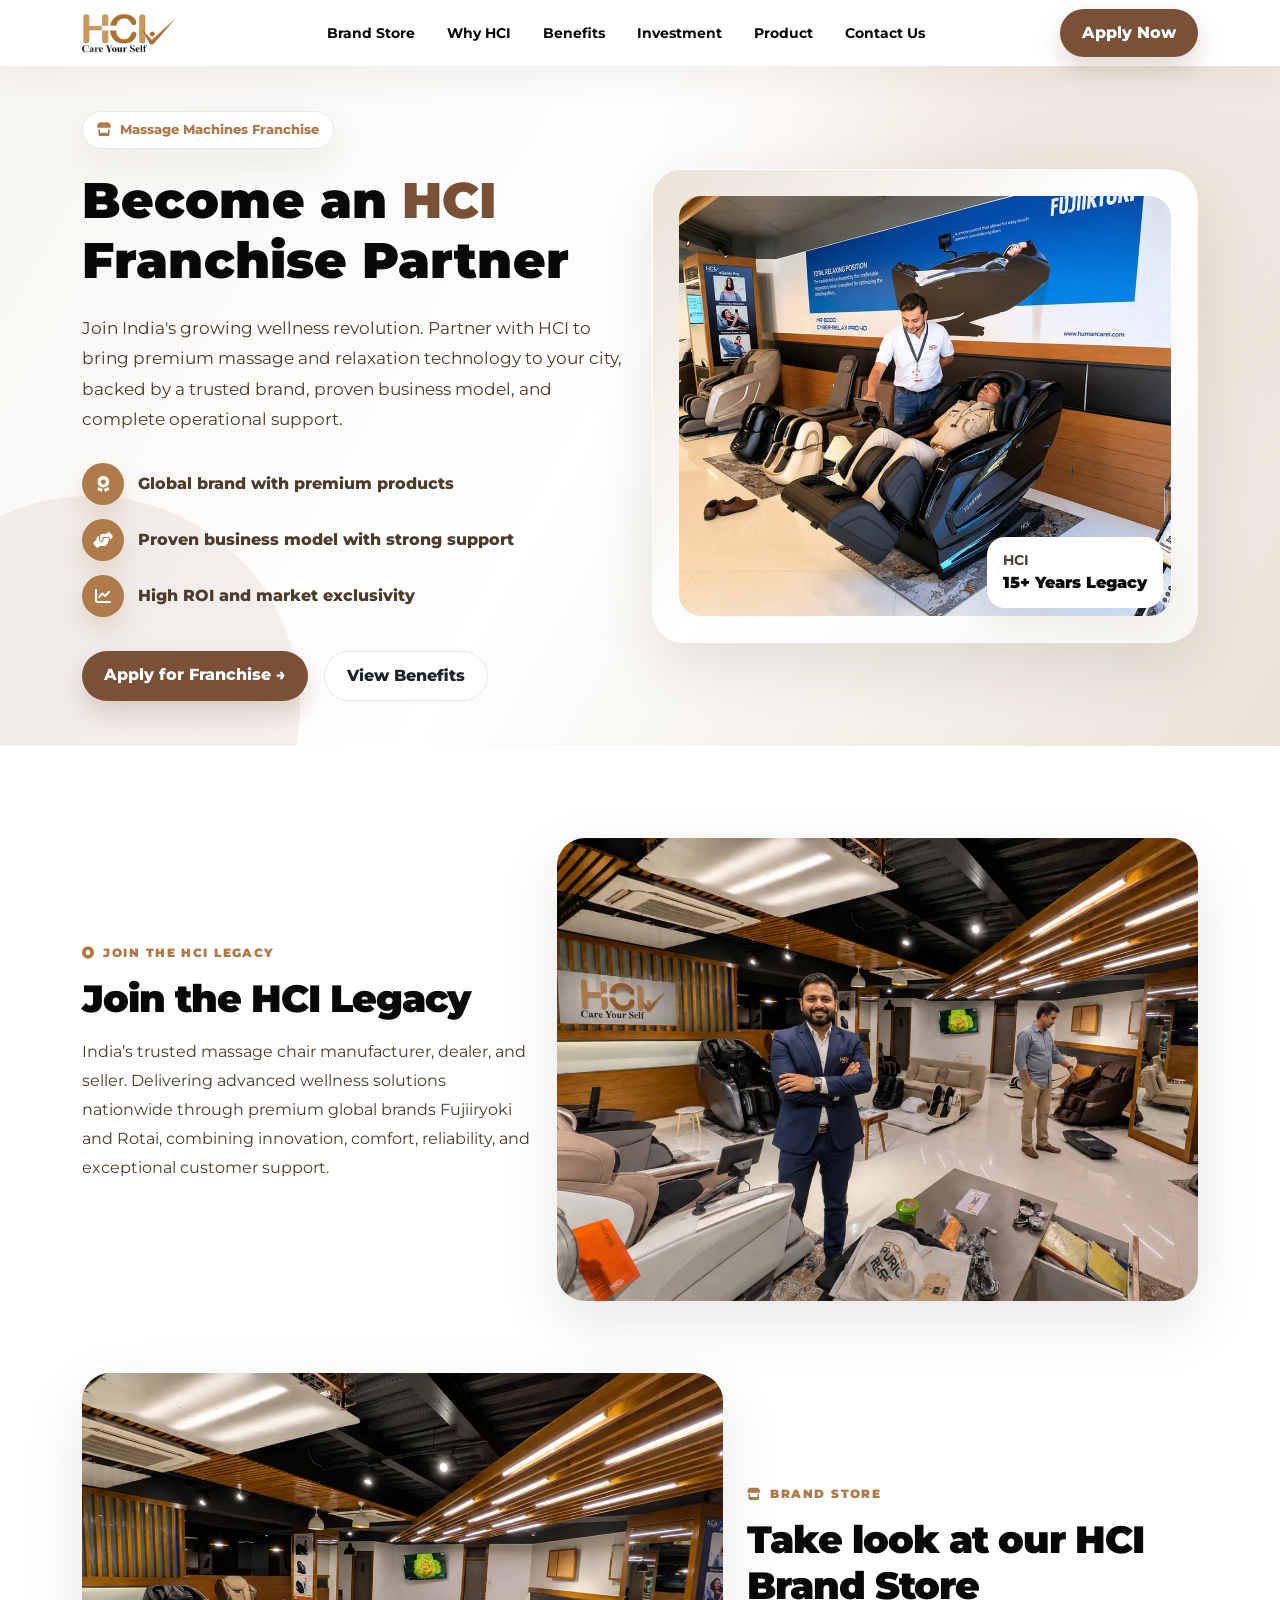
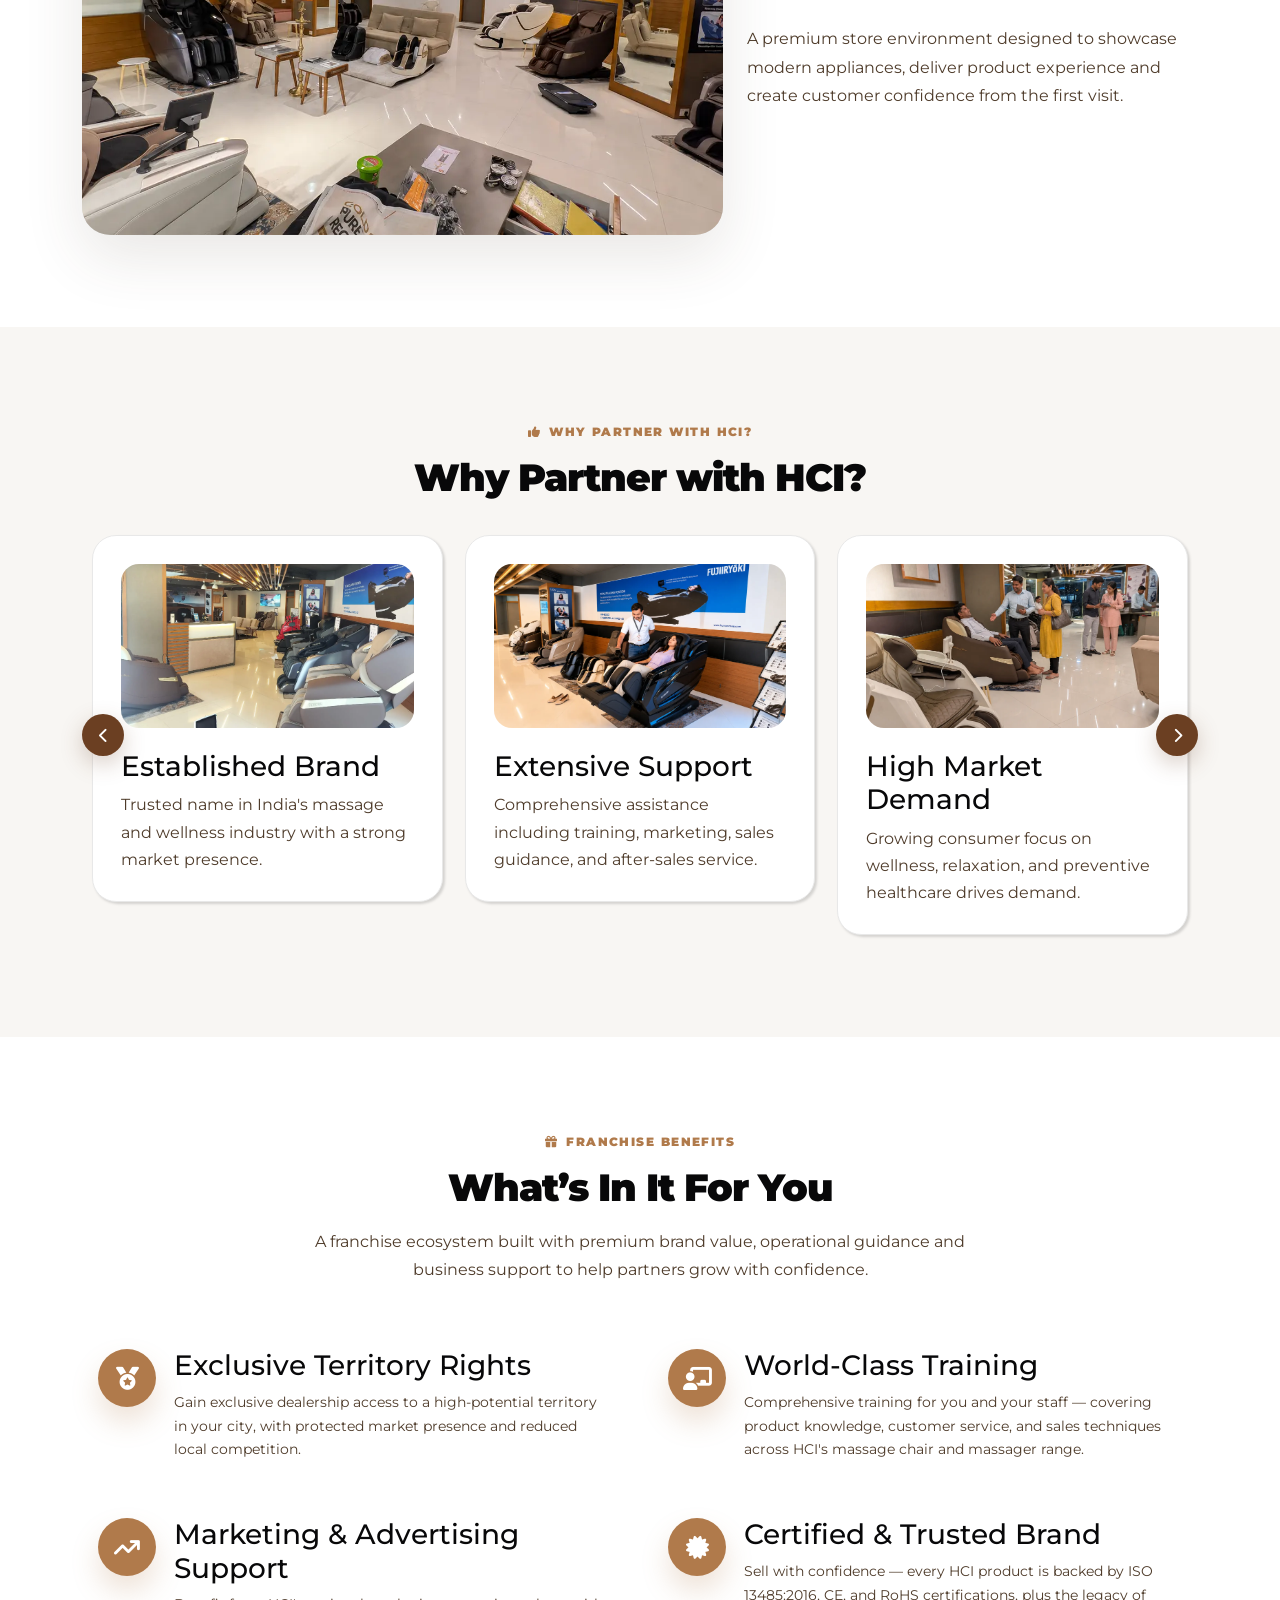
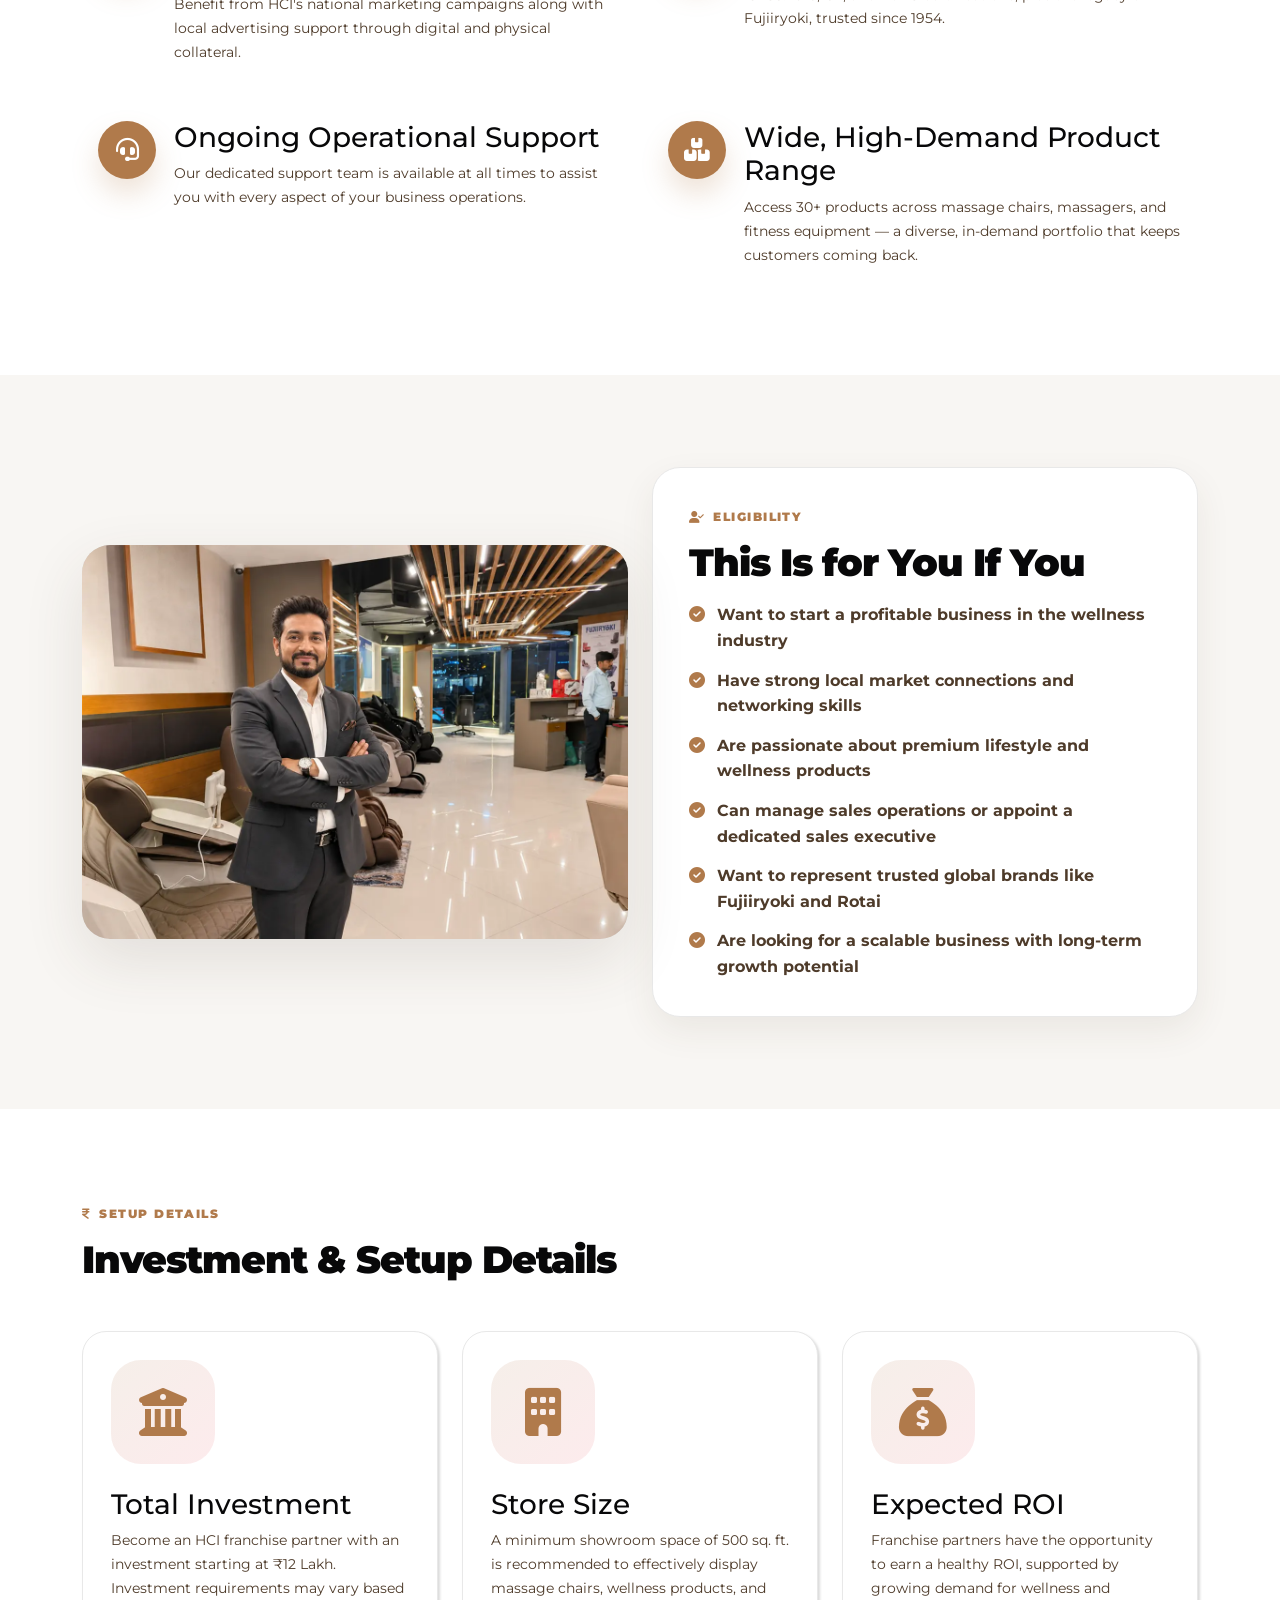
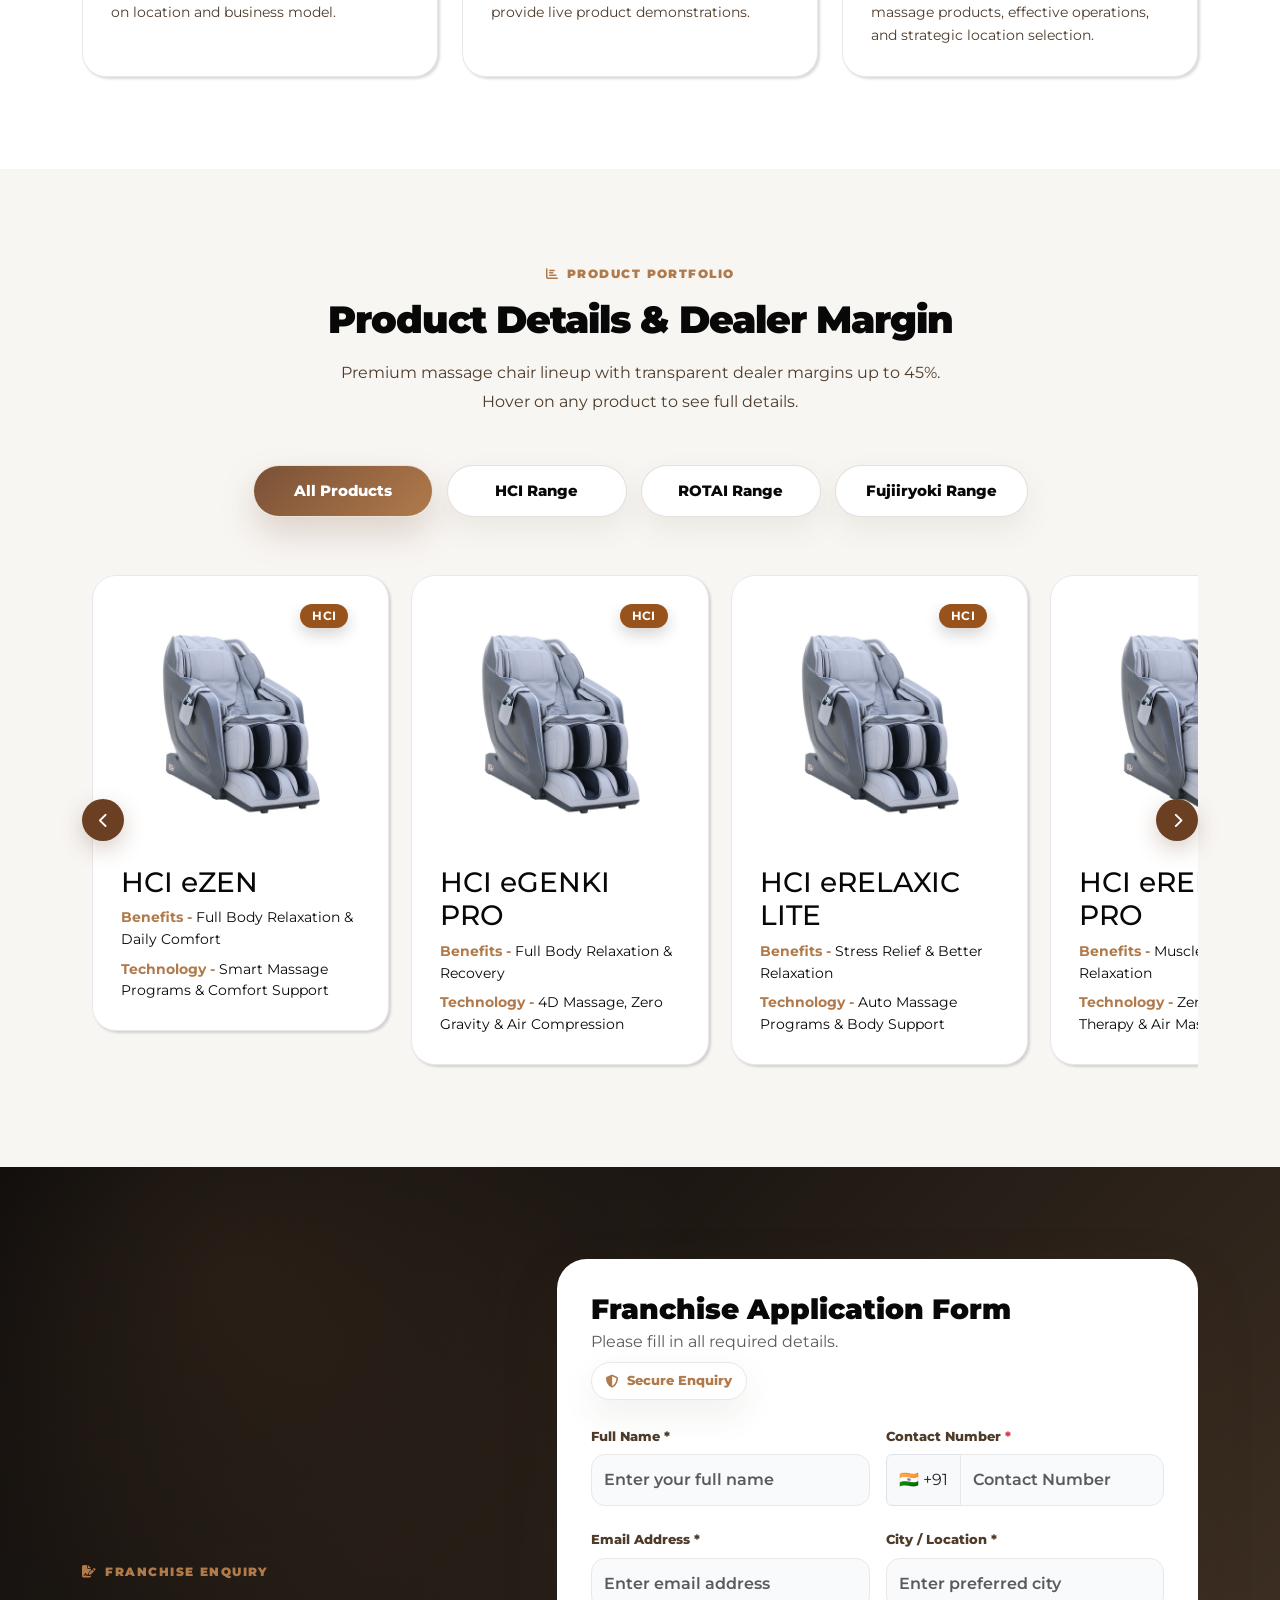
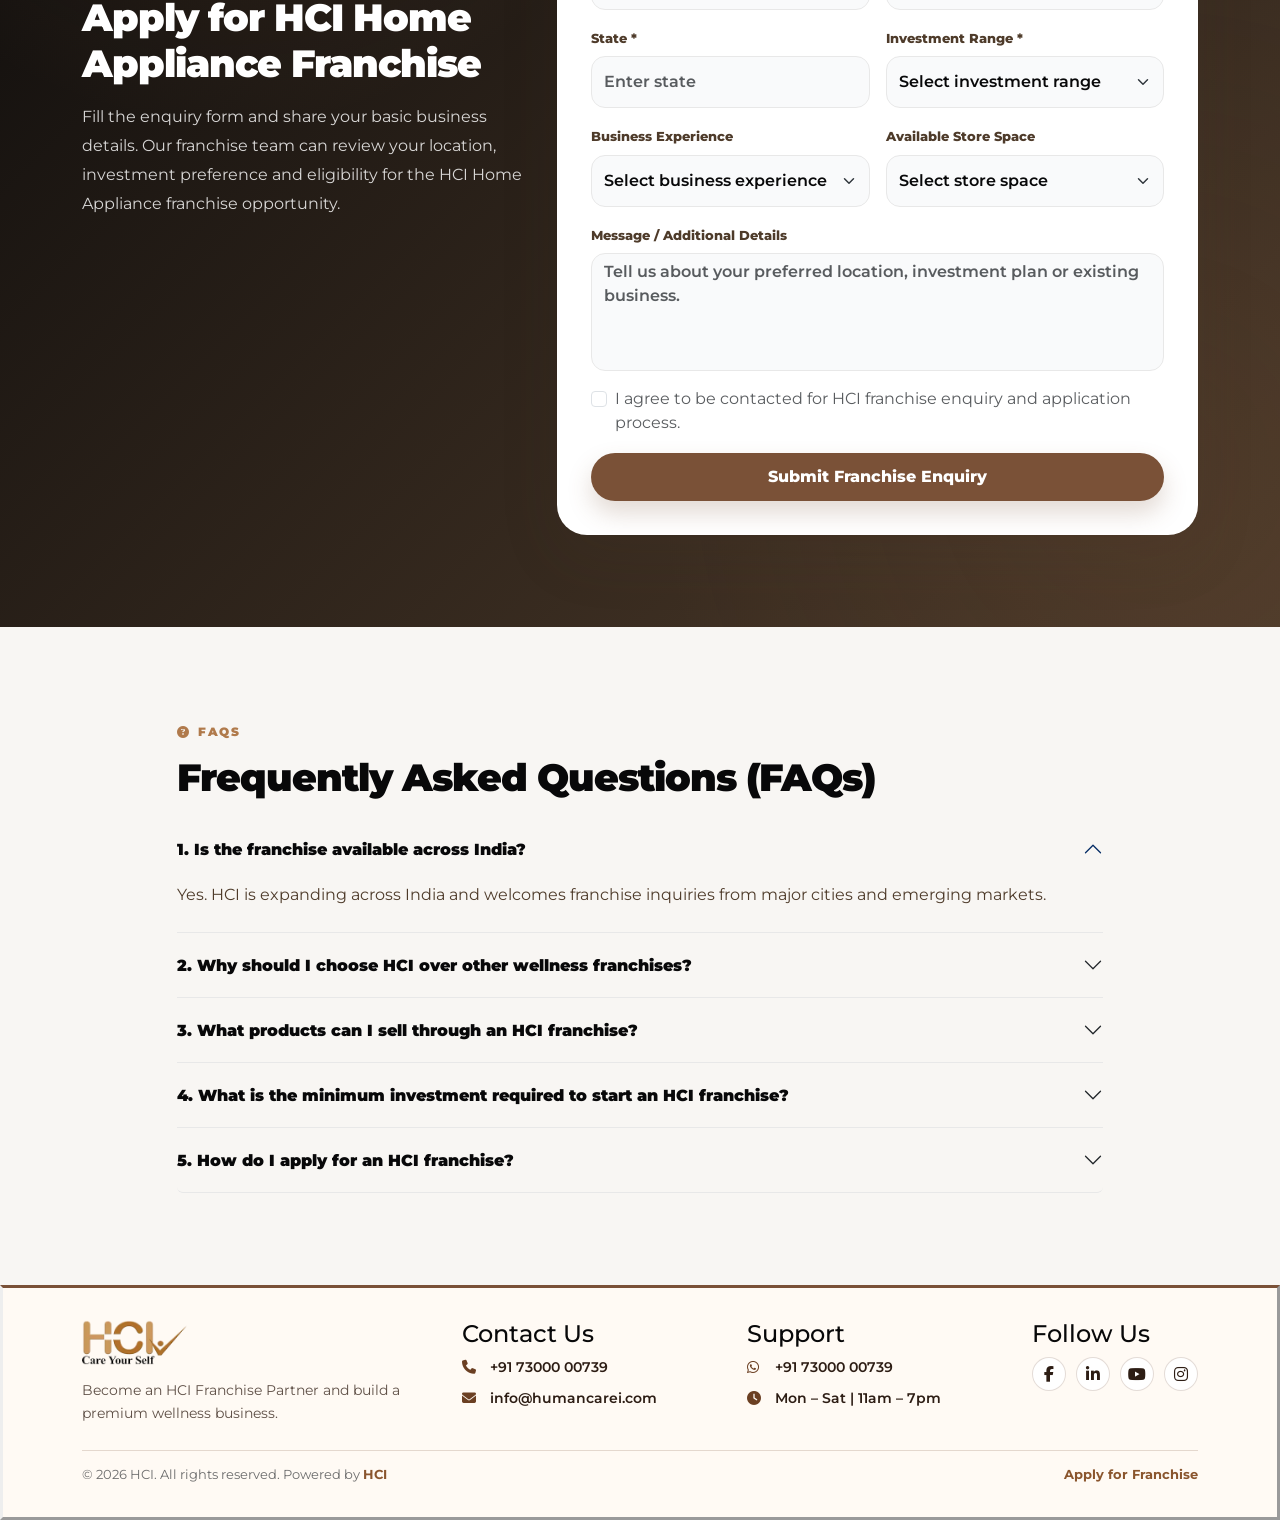
==== commit 9b7e4a7c: "Update landing page" ====
--- a/index.html
+++ b/index.html
@@ -136,7 +136,7 @@
               Franchise</span
             >
             <h1 class="hero-title">
-              Become an  <span>HCI</span> Franchise Partner
+              Become an <span>HCI</span> Franchise Partner
             </h1>
             <p class="hero-desc">
               Join India's growing wellness revolution. Partner with HCI to
@@ -199,7 +199,7 @@
             </div>
           </div>
         </div>
-        <div class="row align-items-center g-4 mt-4 mt-md-5">
+        <div class="row align-items-center g-4 mt-0 mt-md-5">
           <div class="col-md-7">
             <div class="image-card">
               <img
@@ -249,7 +249,7 @@
                   <div class="partner-img">
                     <img src="images/card01.webp" alt="Established Brand" />
                   </div>
-                  <h4>Established Brand</h4>
+                  <h3>Established Brand</h3>
                   <p>
                     Trusted name in India's massage and wellness industry with a
                     strong market presence.
@@ -262,7 +262,7 @@
                   <div class="partner-img">
                     <img src="images/card02.webp" alt="Extensive Support" />
                   </div>
-                  <h4>Extensive Support</h4>
+                  <h3>Extensive Support</h3>
                   <p>
                     Comprehensive assistance including training, marketing,
                     sales guidance, and after-sales service.
@@ -275,7 +275,7 @@
                   <div class="partner-img">
                     <img src="images/card03.webp" alt="High Market Demand" />
                   </div>
-                  <h4>High Market Demand</h4>
+                  <h3>High Market Demand</h3>
                   <p>
                     Growing consumer focus on wellness, relaxation, and
                     preventive healthcare drives demand.
@@ -288,7 +288,7 @@
                   <div class="partner-img">
                     <img src="images/card04.webp" alt="Product Excellence" />
                   </div>
-                  <h4>Product Excellence</h4>
+                  <h3>Product Excellence</h3>
                   <p>
                     Premium massage chairs and wellness products featuring
                     advanced technology and reliable performance.
@@ -301,7 +301,7 @@
                   <div class="partner-img">
                     <img src="images/card05.webp" alt="Proven Business Model" />
                   </div>
-                  <h4>Proven Business Model</h4>
+                  <h3>Proven Business Model</h3>
                   <p>
                     Successful dealership and distribution network designed for
                     sustainable growth and profitability.
@@ -311,7 +311,6 @@
             </div>
           </div>
         </div>
-
       </div>
     </section>
     <section class="section-space" id="benefits">
@@ -334,7 +333,7 @@
                 <i class="fa-solid fa-medal"></i>
               </div>
               <div>
-                <h4>Exclusive Territory Rights</h4>
+                <h3>Exclusive Territory Rights</h3>
                 <p>
                   Gain exclusive dealership access to a high-potential territory
                   in your city, with protected market presence and reduced local
@@ -349,7 +348,7 @@
                 <i class="fa-solid fa-chalkboard-user"></i>
               </div>
               <div>
-                <h4>World-Class Training</h4>
+                <h3>World-Class Training</h3>
                 <p>
                   Comprehensive training for you and your staff — covering
                   product knowledge, customer service, and sales techniques
@@ -364,7 +363,7 @@
                 <i class="fa-solid fa-arrow-trend-up"></i>
               </div>
               <div>
-                <h4>Marketing &amp; Advertising Support</h4>
+                <h3>Marketing &amp; Advertising Support</h3>
                 <p>
                   Benefit from HCI's national marketing campaigns along with
                   local advertising support through digital and physical
@@ -379,7 +378,7 @@
                 <i class="fa-solid fa-certificate"></i>
               </div>
               <div>
-                <h4>Certified &amp; Trusted Brand</h4>
+                <h3>Certified &amp; Trusted Brand</h3>
                 <p>
                   Sell with confidence — every HCI product is backed by ISO
                   13485:2016, CE, and RoHS certifications, plus the legacy of
@@ -394,7 +393,7 @@
                 <i class="fa-solid fa-headset"></i>
               </div>
               <div>
-                <h4>Ongoing Operational Support</h4>
+                <h3>Ongoing Operational Support</h3>
                 <p>
                   Our dedicated support team is available at all times to assist
                   you with every aspect of your business operations.
@@ -408,7 +407,7 @@
                 <i class="fa-solid fa-boxes-stacked"></i>
               </div>
               <div>
-                <h4>Wide, High-Demand Product Range</h4>
+                <h3>Wide, High-Demand Product Range</h3>
                 <p>
                   Access 30+ products across massage chairs, massagers, and
                   fitness equipment — a diverse, in-demand portfolio that keeps
@@ -484,7 +483,7 @@
               <div class="setup-icon">
                 <i class="fa-solid fa-building-columns"></i>
               </div>
-              <h4>Total Investment</h4>
+              <h3>Total Investment</h3>
               <p>
                 Become an HCI franchise partner with an investment starting at
                 ₹12 Lakh. Investment requirements may vary based on location and
@@ -495,7 +494,7 @@
           <div class="col-md-6 col-lg-4">
             <div class="setup-card">
               <div class="setup-icon"><i class="fa-solid fa-building"></i></div>
-              <h4>Store Size</h4>
+              <h3>Store Size</h3>
               <p>
                 A minimum showroom space of 500 sq. ft. is recommended to
                 effectively display massage chairs, wellness products, and
@@ -508,7 +507,7 @@
               <div class="setup-icon">
                 <i class="fa-solid fa-sack-dollar"></i>
               </div>
-              <h4>Expected ROI</h4>
+              <h3>Expected ROI</h3>
               <p>
                 Franchise partners have the opportunity to earn a healthy ROI,
                 supported by growing demand for wellness and massage products,
@@ -521,306 +520,875 @@
     </section>
 
     <!-- ===== PRODUCT DETAILS  ===== -->
-   
-   
-<section class="section-space section-soft" id="product-list">
-  <div class="container">
-
-    <div class="text-center mb-4 mb-md-5">
-      <span class="section-tag justify-content-center">
-        <i class="fa-solid fa-chart-bar"></i> Product Portfolio
-      </span>
-      <h2 class="section-title">Product Details &amp; Dealer Margin</h2>
-      <p class="section-desc mx-auto">
-        Premium massage chair lineup with transparent dealer margins up to
-        45%. Hover on any product to see full details.
-      </p>
-    </div>
-
-    <!-- Tabs -->
-    <ul class="nav product-tabs justify-content-center mb-5" id="productTabs" role="tablist">
-      <li class="nav-item" role="presentation">
-        <button class="nav-link active" id="all-products-tab" data-bs-toggle="tab" data-bs-target="#all-products" type="button" role="tab" aria-controls="all-products" aria-selected="true">
-          All Products
-        </button>
-      </li>
-      <li class="nav-item" role="presentation">
-        <button class="nav-link" id="hci-range-tab" data-bs-toggle="tab" data-bs-target="#hci-range" type="button" role="tab" aria-controls="hci-range" aria-selected="false">
-          HCI Range
-        </button>
-      </li>
-      <li class="nav-item" role="presentation">
-        <button class="nav-link" id="rotai-range-tab" data-bs-toggle="tab" data-bs-target="#rotai-range" type="button" role="tab" aria-controls="rotai-range" aria-selected="false">
-          ROTAI Range
-        </button>
-      </li>
-      <li class="nav-item" role="presentation">
-        <button class="nav-link" id="fujiiryoki-range-tab" data-bs-toggle="tab" data-bs-target="#fujiiryoki-range" type="button" role="tab" aria-controls="fujiiryoki-range" aria-selected="false">
-          Fujiiryoki Range
-        </button>
-      </li>
-    </ul>
-
-    <!-- Tab Content -->
-    <div class="tab-content" id="productTabsContent">
-
-      <!-- All Products -->
-      <div class="tab-pane fade show active" id="all-products" role="tabpanel" aria-labelledby="all-products-tab">
-        <div class="slider-wrapper product-slider-wrapper">
-          <button class="product-slide-prev" type="button" aria-label="Previous product">
-            <i class="fa-solid fa-chevron-left"></i>
-          </button>
-          <button class="product-slide-next" type="button" aria-label="Next product">
-            <i class="fa-solid fa-chevron-right"></i>
-          </button>
-
-          <div class="swiper product-card-swiper">
-            <div class="swiper-wrapper">
-
-              <div class="swiper-slide">
-                <div class="partner-card product-card">
-                  <div class="partner-img">
-                    <img src="images/product01.webp" alt="HCI eZEN" loading="lazy" decoding="async">
-                    <span class="product-brand-tag hci-tag">HCI</span>
-                  </div>
-                  <h4>HCI eZEN</h4>
-                  <div class="product-description"><strong>Benefits -</strong> Full Body Relaxation &amp; Daily Comfort</div>
-                  <div class="product-description"><strong>Technology -</strong> Smart Massage Programs &amp; Comfort Support</div>
-                </div>
-              </div>
-
-              <div class="swiper-slide">
-                <div class="partner-card product-card">
-                  <div class="partner-img">
-                    <img src="images/product01.webp" alt="HCI eGENKI PRO" loading="lazy" decoding="async">
-                    <span class="product-brand-tag hci-tag">HCI</span>
-                  </div>
-                  <h4>HCI eGENKI PRO</h4>
-                  <div class="product-description"><strong>Benefits -</strong> Full Body Relaxation &amp; Recovery</div>
-                  <div class="product-description"><strong>Technology -</strong> 4D Massage, Zero Gravity &amp; Air Compression</div>
-                </div>
-              </div>
-
-              <div class="swiper-slide">
-                <div class="partner-card product-card">
-                  <div class="partner-img">
-                    <img src="images/product01.webp" alt="HCI eRELAXIC LITE" loading="lazy" decoding="async">
-                    <span class="product-brand-tag hci-tag">HCI</span>
-                  </div>
-                  <h4>HCI eRELAXIC LITE</h4>
-                  <div class="product-description"><strong>Benefits -</strong> Stress Relief &amp; Better Relaxation</div>
-                  <div class="product-description"><strong>Technology -</strong> Auto Massage Programs &amp; Body Support</div>
-                </div>
-              </div>
-
-              <div class="swiper-slide">
-                <div class="partner-card product-card">
-                  <div class="partner-img">
-                    <img src="images/product01.webp" alt="HCI eRELAXIC PRO" loading="lazy" decoding="async">
-                    <span class="product-brand-tag hci-tag">HCI</span>
-                  </div>
-                  <h4>HCI eRELAXIC PRO</h4>
-                  <div class="product-description"><strong>Benefits -</strong> Muscle Relief &amp; Deep Relaxation</div>
-                  <div class="product-description"><strong>Technology -</strong> Zero Gravity, Heat Therapy &amp; Air Massage</div>
-                </div>
-              </div>
-
-              <div class="swiper-slide">
-                <div class="partner-card product-card">
-                  <div class="partner-img">
-                    <img src="images/product01.webp" alt="HCI eRELAXIC NEO" loading="lazy" decoding="async">
-                    <span class="product-brand-tag hci-tag">HCI</span>
-                  </div>
-                  <h4>HCI eRELAXIC NEO</h4>
-                  <div class="product-description"><strong>Benefits -</strong> Premium Relaxation &amp; Fatigue Relief</div>
-                  <div class="product-description"><strong>Technology -</strong> Advanced Massage Modes &amp; Comfort Seating</div>
-                </div>
-              </div>
-
-              <div class="swiper-slide">
-                <div class="partner-card product-card">
-                  <div class="partner-img">
-                    <img src="images/product01.webp" alt="ROTAI R-RELAX" loading="lazy" decoding="async">
-                    <span class="product-brand-tag rotai-tag">ROTAI</span>
-                  </div>
-                  <h4>ROTAI R-RELAX</h4>
-                  <div class="product-description"><strong>Benefits -</strong> Relaxation, Comfort &amp; Stress Relief</div>
-                  <div class="product-description"><strong>Technology -</strong> Massage Rollers &amp; Easy Control System</div>
-                </div>
-              </div>
-
-              <div class="swiper-slide">
-                <div class="partner-card product-card">
-                  <div class="partner-img">
-                    <img src="images/product01.webp" alt="ROTAI R-NEXA" loading="lazy" decoding="async">
-                    <span class="product-brand-tag rotai-tag">ROTAI</span>
-                  </div>
-                  <h4>ROTAI R-NEXA</h4>
-                  <div class="product-description"><strong>Benefits -</strong> Body Comfort &amp; Muscle Recovery</div>
-                  <div class="product-description"><strong>Technology -</strong> Smart Massage, Airbags &amp; Auto Programs</div>
-                </div>
-              </div>
-
-              <div class="swiper-slide">
-                <div class="partner-card product-card">
-                  <div class="partner-img">
-                    <img src="images/product01.webp" alt="ROTAI R-ZENORA" loading="lazy" decoding="async">
-                    <span class="product-brand-tag rotai-tag">ROTAI</span>
-                  </div>
-                  <h4>ROTAI R-ZENORA</h4>
-                  <div class="product-description"><strong>Benefits -</strong> Deep Relaxation &amp; Better Sleep Support</div>
-                  <div class="product-description"><strong>Technology -</strong> Zero Gravity, Heat Therapy &amp; Full Body Massage</div>
-                </div>
-              </div>
-
-              <div class="swiper-slide">
-                <div class="partner-card product-card">
-                  <div class="partner-img">
-                    <img src="images/product01.webp" alt="ROTAI R-AUREX" loading="lazy" decoding="async">
-                    <span class="product-brand-tag rotai-tag">ROTAI</span>
-                  </div>
-                  <h4>ROTAI R-AUREX</h4>
-                  <div class="product-description"><strong>Benefits -</strong> Luxury Relaxation &amp; Pain Relief</div>
-                  <div class="product-description"><strong>Technology -</strong> Advanced Rollers, Air Compression &amp; Body Scan</div>
-                </div>
-              </div>
-
-              <div class="swiper-slide">
-                <div class="partner-card product-card">
-                  <div class="partner-img">
-                    <img src="images/product01.webp" alt="ROTAI R-VELOR" loading="lazy" decoding="async">
-                    <span class="product-brand-tag rotai-tag">ROTAI</span>
-                  </div>
-                  <h4>ROTAI R-VELOR</h4>
-                  <div class="product-description"><strong>Benefits -</strong> Premium Wellness &amp; Complete Body Recovery</div>
-                  <div class="product-description"><strong>Technology -</strong> 4D Massage, Body Scan &amp; Smart Controls</div>
-                </div>
-              </div>
-
-              <div class="swiper-slide">
-                <div class="partner-card product-card">
-                  <div class="partner-img">
-                    <img src="images/product01.webp" alt="HCI eLEG" loading="lazy" decoding="async">
-                    <span class="product-brand-tag hci-tag">HCI</span>
-                  </div>
-                  <h4>HCI eLEG</h4>
-                  <div class="product-description"><strong>Benefits -</strong> Leg Relaxation &amp; Tiredness Relief</div>
-                  <div class="product-description"><strong>Technology -</strong> Leg Massage Rollers &amp; Air Compression</div>
-                </div>
-              </div>
-
-              <div class="swiper-slide">
-                <div class="partner-card product-card">
-                  <div class="partner-img">
-                    <img src="images/product01.webp" alt="HCI eFOOTIO" loading="lazy" decoding="async">
-                    <span class="product-brand-tag hci-tag">HCI</span>
-                  </div>
-                  <h4>HCI eFOOTIO</h4>
-                  <div class="product-description"><strong>Benefits -</strong> Foot Relaxation &amp; Comfort Support</div>
-                  <div class="product-description"><strong>Technology -</strong> Foot Roller Massage &amp; Heat Support</div>
-                </div>
-              </div>
-
-              <div class="swiper-slide">
-                <div class="partner-card product-card">
-                  <div class="partner-img">
-                    <img src="images/product01.webp" alt="HCI eKIMOCHI" loading="lazy" decoding="async">
-                    <span class="product-brand-tag hci-tag">HCI</span>
-                  </div>
-                  <h4>HCI eKIMOCHI</h4>
-                  <div class="product-description"><strong>Benefits -</strong> Compact Relaxation &amp; Daily Wellness</div>
-                  <div class="product-description"><strong>Technology -</strong> Smart Massage Function &amp; Easy Operation</div>
-                </div>
-              </div>
-
-              <div class="swiper-slide">
-                <div class="partner-card product-card">
-                  <div class="partner-img">
-                    <img src="images/product01.webp" alt="Fujiiryoki Massage Chair" loading="lazy" decoding="async">
-                    <span class="product-brand-tag fujiiryoki-tag">Fujiiryoki</span>
-                  </div>
-                  <h4>Fujiiryoki Massage Chair</h4>
-                  <div class="product-description"><strong>Benefits -</strong> Premium Japanese Relaxation &amp; Full Body Comfort</div>
-                  <div class="product-description"><strong>Technology -</strong> Japanese Massage Technology &amp; Advanced Body Scan</div>
-                </div>
-              </div>
-
-              <div class="swiper-slide">
-                <div class="partner-card product-card">
-                  <div class="partner-img">
-                    <img src="images/product01.webp" alt="Fujiiryoki Wellness Chair" loading="lazy" decoding="async">
-                    <span class="product-brand-tag fujiiryoki-tag">Fujiiryoki</span>
-                  </div>
-                  <h4>Fujiiryoki Wellness Chair</h4>
-                  <div class="product-description"><strong>Benefits -</strong> Deep Relaxation, Recovery &amp; Luxury Comfort</div>
-                  <div class="product-description"><strong>Technology -</strong> Advanced Roller System, Heat Therapy &amp; Auto Programs</div>
-                </div>
-              </div>
-
+
+    <section class="section-space section-soft" id="product-list">
+      <div class="container">
+        <div class="text-center mb-4 mb-md-5">
+          <span class="section-tag justify-content-center">
+            <i class="fa-solid fa-chart-bar"></i> Product Portfolio
+          </span>
+          <h2 class="section-title">Product Details &amp; Dealer Margin</h2>
+          <p class="section-desc mx-auto">
+            Premium massage chair lineup with transparent dealer margins up to
+            45%. Hover on any product to see full details.
+          </p>
+        </div>
+
+        <!-- Tabs -->
+        <ul
+          class="nav product-tabs justify-content-center mb-5"
+          id="productTabs"
+          role="tablist"
+        >
+          <li class="nav-item" role="presentation">
+            <button
+              class="nav-link active"
+              id="all-products-tab"
+              data-bs-toggle="tab"
+              data-bs-target="#all-products"
+              type="button"
+              role="tab"
+              aria-controls="all-products"
+              aria-selected="true"
+            >
+              All Products
+            </button>
+          </li>
+          <li class="nav-item" role="presentation">
+            <button
+              class="nav-link"
+              id="hci-range-tab"
+              data-bs-toggle="tab"
+              data-bs-target="#hci-range"
+              type="button"
+              role="tab"
+              aria-controls="hci-range"
+              aria-selected="false"
+            >
+              HCI Range
+            </button>
+          </li>
+          <li class="nav-item" role="presentation">
+            <button
+              class="nav-link"
+              id="rotai-range-tab"
+              data-bs-toggle="tab"
+              data-bs-target="#rotai-range"
+              type="button"
+              role="tab"
+              aria-controls="rotai-range"
+              aria-selected="false"
+            >
+              ROTAI Range
+            </button>
+          </li>
+          <li class="nav-item" role="presentation">
+            <button
+              class="nav-link"
+              id="fujiiryoki-range-tab"
+              data-bs-toggle="tab"
+              data-bs-target="#fujiiryoki-range"
+              type="button"
+              role="tab"
+              aria-controls="fujiiryoki-range"
+              aria-selected="false"
+            >
+              Fujiiryoki Range
+            </button>
+          </li>
+        </ul>
+
+        <!-- Tab Content -->
+        <div class="tab-content" id="productTabsContent">
+          <!-- All Products -->
+          <div
+            class="tab-pane fade show active"
+            id="all-products"
+            role="tabpanel"
+            aria-labelledby="all-products-tab"
+          >
+            <div class="slider-wrapper product-slider-wrapper">
+              <button
+                class="product-slide-prev"
+                type="button"
+                aria-label="Previous product"
+              >
+                <i class="fa-solid fa-chevron-left"></i>
+              </button>
+              <button
+                class="product-slide-next"
+                type="button"
+                aria-label="Next product"
+              >
+                <i class="fa-solid fa-chevron-right"></i>
+              </button>
+
+              <div class="swiper product-card-swiper">
+                <div class="swiper-wrapper">
+                  <div class="swiper-slide">
+                    <div class="partner-card product-card">
+                      <div class="partner-img">
+                        <img
+                          src="images/product01.webp"
+                          alt="HCI eZEN"
+                          loading="lazy"
+                          decoding="async"
+                        />
+                        <span class="product-brand-tag hci-tag">HCI</span>
+                      </div>
+                      <h3>HCI eZEN</h3>
+                      <div class="product-description">
+                        <strong>Benefits -</strong> Full Body Relaxation &amp;
+                        Daily Comfort
+                      </div>
+                      <div class="product-description">
+                        <strong>Technology -</strong> Smart Massage Programs
+                        &amp; Comfort Support
+                      </div>
+                    </div>
+                  </div>
+
+                  <div class="swiper-slide">
+                    <div class="partner-card product-card">
+                      <div class="partner-img">
+                        <img
+                          src="images/product01.webp"
+                          alt="HCI eGENKI PRO"
+                          loading="lazy"
+                          decoding="async"
+                        />
+                        <span class="product-brand-tag hci-tag">HCI</span>
+                      </div>
+                      <h3>HCI eGENKI PRO</h3>
+                      <div class="product-description">
+                        <strong>Benefits -</strong> Full Body Relaxation &amp;
+                        Recovery
+                      </div>
+                      <div class="product-description">
+                        <strong>Technology -</strong> 4D Massage, Zero Gravity
+                        &amp; Air Compression
+                      </div>
+                    </div>
+                  </div>
+
+                  <div class="swiper-slide">
+                    <div class="partner-card product-card">
+                      <div class="partner-img">
+                        <img
+                          src="images/product01.webp"
+                          alt="HCI eRELAXIC LITE"
+                          loading="lazy"
+                          decoding="async"
+                        />
+                        <span class="product-brand-tag hci-tag">HCI</span>
+                      </div>
+                      <h3>HCI eRELAXIC LITE</h3>
+                      <div class="product-description">
+                        <strong>Benefits -</strong> Stress Relief &amp; Better
+                        Relaxation
+                      </div>
+                      <div class="product-description">
+                        <strong>Technology -</strong> Auto Massage Programs
+                        &amp; Body Support
+                      </div>
+                    </div>
+                  </div>
+
+                  <div class="swiper-slide">
+                    <div class="partner-card product-card">
+                      <div class="partner-img">
+                        <img
+                          src="images/product01.webp"
+                          alt="HCI eRELAXIC PRO"
+                          loading="lazy"
+                          decoding="async"
+                        />
+                        <span class="product-brand-tag hci-tag">HCI</span>
+                      </div>
+                      <h3>HCI eRELAXIC PRO</h3>
+                      <div class="product-description">
+                        <strong>Benefits -</strong> Muscle Relief &amp; Deep
+                        Relaxation
+                      </div>
+                      <div class="product-description">
+                        <strong>Technology -</strong> Zero Gravity, Heat Therapy
+                        &amp; Air Massage
+                      </div>
+                    </div>
+                  </div>
+
+                  <div class="swiper-slide">
+                    <div class="partner-card product-card">
+                      <div class="partner-img">
+                        <img
+                          src="images/product01.webp"
+                          alt="HCI eRELAXIC NEO"
+                          loading="lazy"
+                          decoding="async"
+                        />
+                        <span class="product-brand-tag hci-tag">HCI</span>
+                      </div>
+                      <h3>HCI eRELAXIC NEO</h3>
+                      <div class="product-description">
+                        <strong>Benefits -</strong> Premium Relaxation &amp;
+                        Fatigue Relief
+                      </div>
+                      <div class="product-description">
+                        <strong>Technology -</strong> Advanced Massage Modes
+                        &amp; Comfort Seating
+                      </div>
+                    </div>
+                  </div>
+
+                  <div class="swiper-slide">
+                    <div class="partner-card product-card">
+                      <div class="partner-img">
+                        <img
+                          src="images/product01.webp"
+                          alt="ROTAI R-RELAX"
+                          loading="lazy"
+                          decoding="async"
+                        />
+                        <span class="product-brand-tag rotai-tag">ROTAI</span>
+                      </div>
+                      <h3>ROTAI R-RELAX</h3>
+                      <div class="product-description">
+                        <strong>Benefits -</strong> Relaxation, Comfort &amp;
+                        Stress Relief
+                      </div>
+                      <div class="product-description">
+                        <strong>Technology -</strong> Massage Rollers &amp; Easy
+                        Control System
+                      </div>
+                    </div>
+                  </div>
+
+                  <div class="swiper-slide">
+                    <div class="partner-card product-card">
+                      <div class="partner-img">
+                        <img
+                          src="images/product01.webp"
+                          alt="ROTAI R-NEXA"
+                          loading="lazy"
+                          decoding="async"
+                        />
+                        <span class="product-brand-tag rotai-tag">ROTAI</span>
+                      </div>
+                      <h3>ROTAI R-NEXA</h3>
+                      <div class="product-description">
+                        <strong>Benefits -</strong> Body Comfort &amp; Muscle
+                        Recovery
+                      </div>
+                      <div class="product-description">
+                        <strong>Technology -</strong> Smart Massage, Airbags
+                        &amp; Auto Programs
+                      </div>
+                    </div>
+                  </div>
+
+                  <div class="swiper-slide">
+                    <div class="partner-card product-card">
+                      <div class="partner-img">
+                        <img
+                          src="images/product01.webp"
+                          alt="ROTAI R-ZENORA"
+                          loading="lazy"
+                          decoding="async"
+                        />
+                        <span class="product-brand-tag rotai-tag">ROTAI</span>
+                      </div>
+                      <h3>ROTAI R-ZENORA</h3>
+                      <div class="product-description">
+                        <strong>Benefits -</strong> Deep Relaxation &amp; Better
+                        Sleep Support
+                      </div>
+                      <div class="product-description">
+                        <strong>Technology -</strong> Zero Gravity, Heat Therapy
+                        &amp; Full Body Massage
+                      </div>
+                    </div>
+                  </div>
+
+                  <div class="swiper-slide">
+                    <div class="partner-card product-card">
+                      <div class="partner-img">
+                        <img
+                          src="images/product01.webp"
+                          alt="ROTAI R-AUREX"
+                          loading="lazy"
+                          decoding="async"
+                        />
+                        <span class="product-brand-tag rotai-tag">ROTAI</span>
+                      </div>
+                      <h3>ROTAI R-AUREX</h3>
+                      <div class="product-description">
+                        <strong>Benefits -</strong> Luxury Relaxation &amp; Pain
+                        Relief
+                      </div>
+                      <div class="product-description">
+                        <strong>Technology -</strong> Advanced Rollers, Air
+                        Compression &amp; Body Scan
+                      </div>
+                    </div>
+                  </div>
+
+                  <div class="swiper-slide">
+                    <div class="partner-card product-card">
+                      <div class="partner-img">
+                        <img
+                          src="images/product01.webp"
+                          alt="ROTAI R-VELOR"
+                          loading="lazy"
+                          decoding="async"
+                        />
+                        <span class="product-brand-tag rotai-tag">ROTAI</span>
+                      </div>
+                      <h3>ROTAI R-VELOR</h3>
+                      <div class="product-description">
+                        <strong>Benefits -</strong> Premium Wellness &amp;
+                        Complete Body Recovery
+                      </div>
+                      <div class="product-description">
+                        <strong>Technology -</strong> 4D Massage, Body Scan
+                        &amp; Smart Controls
+                      </div>
+                    </div>
+                  </div>
+
+                  <div class="swiper-slide">
+                    <div class="partner-card product-card">
+                      <div class="partner-img">
+                        <img
+                          src="images/product01.webp"
+                          alt="HCI eLEG"
+                          loading="lazy"
+                          decoding="async"
+                        />
+                        <span class="product-brand-tag hci-tag">HCI</span>
+                      </div>
+                      <h3>HCI eLEG</h3>
+                      <div class="product-description">
+                        <strong>Benefits -</strong> Leg Relaxation &amp;
+                        Tiredness Relief
+                      </div>
+                      <div class="product-description">
+                        <strong>Technology -</strong> Leg Massage Rollers &amp;
+                        Air Compression
+                      </div>
+                    </div>
+                  </div>
+
+                  <div class="swiper-slide">
+                    <div class="partner-card product-card">
+                      <div class="partner-img">
+                        <img
+                          src="images/product01.webp"
+                          alt="HCI eFOOTIO"
+                          loading="lazy"
+                          decoding="async"
+                        />
+                        <span class="product-brand-tag hci-tag">HCI</span>
+                      </div>
+                      <h3>HCI eFOOTIO</h3>
+                      <div class="product-description">
+                        <strong>Benefits -</strong> Foot Relaxation &amp;
+                        Comfort Support
+                      </div>
+                      <div class="product-description">
+                        <strong>Technology -</strong> Foot Roller Massage &amp;
+                        Heat Support
+                      </div>
+                    </div>
+                  </div>
+
+                  <div class="swiper-slide">
+                    <div class="partner-card product-card">
+                      <div class="partner-img">
+                        <img
+                          src="images/product01.webp"
+                          alt="HCI eKIMOCHI"
+                          loading="lazy"
+                          decoding="async"
+                        />
+                        <span class="product-brand-tag hci-tag">HCI</span>
+                      </div>
+                      <h3>HCI eKIMOCHI</h3>
+                      <div class="product-description">
+                        <strong>Benefits -</strong> Compact Relaxation &amp;
+                        Daily Wellness
+                      </div>
+                      <div class="product-description">
+                        <strong>Technology -</strong> Smart Massage Function
+                        &amp; Easy Operation
+                      </div>
+                    </div>
+                  </div>
+
+                  <div class="swiper-slide">
+                    <div class="partner-card product-card">
+                      <div class="partner-img">
+                        <img
+                          src="images/product01.webp"
+                          alt="Fujiiryoki Massage Chair"
+                          loading="lazy"
+                          decoding="async"
+                        />
+                        <span class="product-brand-tag fujiiryoki-tag"
+                          >Fujiiryoki</span
+                        >
+                      </div>
+                      <h3>Fujiiryoki Massage Chair</h3>
+                      <div class="product-description">
+                        <strong>Benefits -</strong> Premium Japanese Relaxation
+                        &amp; Full Body Comfort
+                      </div>
+                      <div class="product-description">
+                        <strong>Technology -</strong> Japanese Massage
+                        Technology &amp; Advanced Body Scan
+                      </div>
+                    </div>
+                  </div>
+
+                  <div class="swiper-slide">
+                    <div class="partner-card product-card">
+                      <div class="partner-img">
+                        <img
+                          src="images/product01.webp"
+                          alt="Fujiiryoki Wellness Chair"
+                          loading="lazy"
+                          decoding="async"
+                        />
+                        <span class="product-brand-tag fujiiryoki-tag"
+                          >Fujiiryoki</span
+                        >
+                      </div>
+                      <h3>Fujiiryoki Wellness Chair</h3>
+                      <div class="product-description">
+                        <strong>Benefits -</strong> Deep Relaxation, Recovery
+                        &amp; Luxury Comfort
+                      </div>
+                      <div class="product-description">
+                        <strong>Technology -</strong> Advanced Roller System,
+                        Heat Therapy &amp; Auto Programs
+                      </div>
+                    </div>
+                  </div>
+                </div>
+              </div>
+            </div>
+          </div>
+
+          <!-- HCI Range -->
+          <div
+            class="tab-pane fade"
+            id="hci-range"
+            role="tabpanel"
+            aria-labelledby="hci-range-tab"
+          >
+            <div class="slider-wrapper product-slider-wrapper">
+              <button
+                class="product-slide-prev"
+                type="button"
+                aria-label="Previous HCI product"
+              >
+                <i class="fa-solid fa-chevron-left"></i>
+              </button>
+              <button
+                class="product-slide-next"
+                type="button"
+                aria-label="Next HCI product"
+              >
+                <i class="fa-solid fa-chevron-right"></i>
+              </button>
+              <div class="swiper product-card-swiper">
+                <div class="swiper-wrapper">
+                  <!-- HCI products only -->
+                  <div class="swiper-slide">
+                    <div class="partner-card product-card">
+                      <div class="partner-img">
+                        <img
+                          src="images/product01.webp"
+                          alt="HCI eZEN"
+                          loading="lazy"
+                          decoding="async"
+                        /><span class="product-brand-tag hci-tag">HCI</span>
+                      </div>
+                      <h3>HCI eZEN</h3>
+                      <div class="product-description">
+                        <strong>Benefits -</strong> Full Body Relaxation &amp;
+                        Daily Comfort
+                      </div>
+                      <div class="product-description">
+                        <strong>Technology -</strong> Smart Massage Programs
+                        &amp; Comfort Support
+                      </div>
+                    </div>
+                  </div>
+                  <div class="swiper-slide">
+                    <div class="partner-card product-card">
+                      <div class="partner-img">
+                        <img
+                          src="images/product01.webp"
+                          alt="HCI eGENKI PRO"
+                          loading="lazy"
+                          decoding="async"
+                        /><span class="product-brand-tag hci-tag">HCI</span>
+                      </div>
+                      <h3>HCI eGENKI PRO</h3>
+                      <div class="product-description">
+                        <strong>Benefits -</strong> Full Body Relaxation &amp;
+                        Recovery
+                      </div>
+                      <div class="product-description">
+                        <strong>Technology -</strong> 4D Massage, Zero Gravity
+                        &amp; Air Compression
+                      </div>
+                    </div>
+                  </div>
+                  <div class="swiper-slide">
+                    <div class="partner-card product-card">
+                      <div class="partner-img">
+                        <img
+                          src="images/product01.webp"
+                          alt="HCI eRELAXIC LITE"
+                          loading="lazy"
+                          decoding="async"
+                        /><span class="product-brand-tag hci-tag">HCI</span>
+                      </div>
+                      <h3>HCI eRELAXIC LITE</h3>
+                      <div class="product-description">
+                        <strong>Benefits -</strong> Stress Relief &amp; Better
+                        Relaxation
+                      </div>
+                      <div class="product-description">
+                        <strong>Technology -</strong> Auto Massage Programs
+                        &amp; Body Support
+                      </div>
+                    </div>
+                  </div>
+                  <div class="swiper-slide">
+                    <div class="partner-card product-card">
+                      <div class="partner-img">
+                        <img
+                          src="images/product01.webp"
+                          alt="HCI eRELAXIC PRO"
+                          loading="lazy"
+                          decoding="async"
+                        /><span class="product-brand-tag hci-tag">HCI</span>
+                      </div>
+                      <h3>HCI eRELAXIC PRO</h3>
+                      <div class="product-description">
+                        <strong>Benefits -</strong> Muscle Relief &amp; Deep
+                        Relaxation
+                      </div>
+                      <div class="product-description">
+                        <strong>Technology -</strong> Zero Gravity, Heat Therapy
+                        &amp; Air Massage
+                      </div>
+                    </div>
+                  </div>
+                  <div class="swiper-slide">
+                    <div class="partner-card product-card">
+                      <div class="partner-img">
+                        <img
+                          src="images/product01.webp"
+                          alt="HCI eRELAXIC NEO"
+                          loading="lazy"
+                          decoding="async"
+                        /><span class="product-brand-tag hci-tag">HCI</span>
+                      </div>
+                      <h3>HCI eRELAXIC NEO</h3>
+                      <div class="product-description">
+                        <strong>Benefits -</strong> Premium Relaxation &amp;
+                        Fatigue Relief
+                      </div>
+                      <div class="product-description">
+                        <strong>Technology -</strong> Advanced Massage Modes
+                        &amp; Comfort Seating
+                      </div>
+                    </div>
+                  </div>
+                  <div class="swiper-slide">
+                    <div class="partner-card product-card">
+                      <div class="partner-img">
+                        <img
+                          src="images/product01.webp"
+                          alt="HCI eLEG"
+                          loading="lazy"
+                          decoding="async"
+                        /><span class="product-brand-tag hci-tag">HCI</span>
+                      </div>
+                      <h3>HCI eLEG</h3>
+                      <div class="product-description">
+                        <strong>Benefits -</strong> Leg Relaxation &amp;
+                        Tiredness Relief
+                      </div>
+                      <div class="product-description">
+                        <strong>Technology -</strong> Leg Massage Rollers &amp;
+                        Air Compression
+                      </div>
+                    </div>
+                  </div>
+                  <div class="swiper-slide">
+                    <div class="partner-card product-card">
+                      <div class="partner-img">
+                        <img
+                          src="images/product01.webp"
+                          alt="HCI eFOOTIO"
+                          loading="lazy"
+                          decoding="async"
+                        /><span class="product-brand-tag hci-tag">HCI</span>
+                      </div>
+                      <h3>HCI eFOOTIO</h3>
+                      <div class="product-description">
+                        <strong>Benefits -</strong> Foot Relaxation &amp;
+                        Comfort Support
+                      </div>
+                      <div class="product-description">
+                        <strong>Technology -</strong> Foot Roller Massage &amp;
+                        Heat Support
+                      </div>
+                    </div>
+                  </div>
+                  <div class="swiper-slide">
+                    <div class="partner-card product-card">
+                      <div class="partner-img">
+                        <img
+                          src="images/product01.webp"
+                          alt="HCI eKIMOCHI"
+                          loading="lazy"
+                          decoding="async"
+                        /><span class="product-brand-tag hci-tag">HCI</span>
+                      </div>
+                      <h3>HCI eKIMOCHI</h3>
+                      <div class="product-description">
+                        <strong>Benefits -</strong> Compact Relaxation &amp;
+                        Daily Wellness
+                      </div>
+                      <div class="product-description">
+                        <strong>Technology -</strong> Smart Massage Function
+                        &amp; Easy Operation
+                      </div>
+                    </div>
+                  </div>
+                </div>
+              </div>
+            </div>
+          </div>
+
+          <!-- ROTAI Range -->
+          <div
+            class="tab-pane fade"
+            id="rotai-range"
+            role="tabpanel"
+            aria-labelledby="rotai-range-tab"
+          >
+            <div class="slider-wrapper product-slider-wrapper">
+              <button
+                class="product-slide-prev"
+                type="button"
+                aria-label="Previous ROTAI product"
+              >
+                <i class="fa-solid fa-chevron-left"></i>
+              </button>
+              <button
+                class="product-slide-next"
+                type="button"
+                aria-label="Next ROTAI product"
+              >
+                <i class="fa-solid fa-chevron-right"></i>
+              </button>
+              <div class="swiper product-card-swiper">
+                <div class="swiper-wrapper">
+                  <!-- ROTAI products only -->
+                  <div class="swiper-slide">
+                    <div class="partner-card product-card">
+                      <div class="partner-img">
+                        <img
+                          src="images/product01.webp"
+                          alt="ROTAI R-RELAX"
+                          loading="lazy"
+                          decoding="async"
+                        /><span class="product-brand-tag rotai-tag">ROTAI</span>
+                      </div>
+                      <h3>ROTAI R-RELAX</h3>
+                      <div class="product-description">
+                        <strong>Benefits -</strong> Relaxation, Comfort &amp;
+                        Stress Relief
+                      </div>
+                      <div class="product-description">
+                        <strong>Technology -</strong> Massage Rollers &amp; Easy
+                        Control System
+                      </div>
+                    </div>
+                  </div>
+                  <div class="swiper-slide">
+                    <div class="partner-card product-card">
+                      <div class="partner-img">
+                        <img
+                          src="images/product01.webp"
+                          alt="ROTAI R-NEXA"
+                          loading="lazy"
+                          decoding="async"
+                        /><span class="product-brand-tag rotai-tag">ROTAI</span>
+                      </div>
+                      <h3>ROTAI R-NEXA</h3>
+                      <div class="product-description">
+                        <strong>Benefits -</strong> Body Comfort &amp; Muscle
+                        Recovery
+                      </div>
+                      <div class="product-description">
+                        <strong>Technology -</strong> Smart Massage, Airbags
+                        &amp; Auto Programs
+                      </div>
+                    </div>
+                  </div>
+                  <div class="swiper-slide">
+                    <div class="partner-card product-card">
+                      <div class="partner-img">
+                        <img
+                          src="images/product01.webp"
+                          alt="ROTAI R-ZENORA"
+                          loading="lazy"
+                          decoding="async"
+                        /><span class="product-brand-tag rotai-tag">ROTAI</span>
+                      </div>
+                      <h3>ROTAI R-ZENORA</h3>
+                      <div class="product-description">
+                        <strong>Benefits -</strong> Deep Relaxation &amp; Better
+                        Sleep Support
+                      </div>
+                      <div class="product-description">
+                        <strong>Technology -</strong> Zero Gravity, Heat Therapy
+                        &amp; Full Body Massage
+                      </div>
+                    </div>
+                  </div>
+                  <div class="swiper-slide">
+                    <div class="partner-card product-card">
+                      <div class="partner-img">
+                        <img
+                          src="images/product01.webp"
+                          alt="ROTAI R-AUREX"
+                          loading="lazy"
+                          decoding="async"
+                        /><span class="product-brand-tag rotai-tag">ROTAI</span>
+                      </div>
+                      <h3>ROTAI R-AUREX</h3>
+                      <div class="product-description">
+                        <strong>Benefits -</strong> Luxury Relaxation &amp; Pain
+                        Relief
+                      </div>
+                      <div class="product-description">
+                        <strong>Technology -</strong> Advanced Rollers, Air
+                        Compression &amp; Body Scan
+                      </div>
+                    </div>
+                  </div>
+                  <div class="swiper-slide">
+                    <div class="partner-card product-card">
+                      <div class="partner-img">
+                        <img
+                          src="images/product01.webp"
+                          alt="ROTAI R-VELOR"
+                          loading="lazy"
+                          decoding="async"
+                        /><span class="product-brand-tag rotai-tag">ROTAI</span>
+                      </div>
+                      <h3>ROTAI R-VELOR</h3>
+                      <div class="product-description">
+                        <strong>Benefits -</strong> Premium Wellness &amp;
+                        Complete Body Recovery
+                      </div>
+                      <div class="product-description">
+                        <strong>Technology -</strong> 4D Massage, Body Scan
+                        &amp; Smart Controls
+                      </div>
+                    </div>
+                  </div>
+                </div>
+              </div>
+            </div>
+          </div>
+
+          <!-- Fujiiryoki Range -->
+          <div
+            class="tab-pane fade"
+            id="fujiiryoki-range"
+            role="tabpanel"
+            aria-labelledby="fujiiryoki-range-tab"
+          >
+            <div class="slider-wrapper product-slider-wrapper">
+              <button
+                class="product-slide-prev"
+                type="button"
+                aria-label="Previous Fujiiryoki product"
+              >
+                <i class="fa-solid fa-chevron-left"></i>
+              </button>
+              <button
+                class="product-slide-next"
+                type="button"
+                aria-label="Next Fujiiryoki product"
+              >
+                <i class="fa-solid fa-chevron-right"></i>
+              </button>
+              <div class="swiper product-card-swiper">
+                <div class="swiper-wrapper">
+                  <!-- Fujiiryoki products only -->
+                  <div class="swiper-slide">
+                    <div class="partner-card product-card">
+                      <div class="partner-img">
+                        <img
+                          src="images/product01.webp"
+                          alt="Fujiiryoki Massage Chair"
+                          loading="lazy"
+                          decoding="async"
+                        /><span class="product-brand-tag fujiiryoki-tag"
+                          >Fujiiryoki</span
+                        >
+                      </div>
+                      <h3>Fujiiryoki Massage Chair</h3>
+                      <div class="product-description">
+                        <strong>Benefits -</strong> Premium Japanese Relaxation
+                        &amp; Full Body Comfort
+                      </div>
+                      <div class="product-description">
+                        <strong>Technology -</strong> Japanese Massage
+                        Technology &amp; Advanced Body Scan
+                      </div>
+                    </div>
+                  </div>
+                  <div class="swiper-slide">
+                    <div class="partner-card product-card">
+                      <div class="partner-img">
+                        <img
+                          src="images/product01.webp"
+                          alt="Fujiiryoki Wellness Chair"
+                          loading="lazy"
+                          decoding="async"
+                        /><span class="product-brand-tag fujiiryoki-tag"
+                          >Fujiiryoki</span
+                        >
+                      </div>
+                      <h3>Fujiiryoki Wellness Chair</h3>
+                      <div class="product-description">
+                        <strong>Benefits -</strong> Deep Relaxation, Recovery
+                        &amp; Luxury Comfort
+                      </div>
+                      <div class="product-description">
+                        <strong>Technology -</strong> Advanced Roller System,
+                        Heat Therapy &amp; Auto Programs
+                      </div>
+                    </div>
+                  </div>
+                </div>
+              </div>
             </div>
           </div>
         </div>
       </div>
-
-      <!-- HCI Range -->
-      <div class="tab-pane fade" id="hci-range" role="tabpanel" aria-labelledby="hci-range-tab">
-        <div class="slider-wrapper product-slider-wrapper">
-          <button class="product-slide-prev" type="button" aria-label="Previous HCI product"><i class="fa-solid fa-chevron-left"></i></button>
-          <button class="product-slide-next" type="button" aria-label="Next HCI product"><i class="fa-solid fa-chevron-right"></i></button>
-          <div class="swiper product-card-swiper">
-            <div class="swiper-wrapper">
-              <!-- HCI products only -->
-              <div class="swiper-slide"><div class="partner-card product-card"><div class="partner-img"><img src="images/product01.webp" alt="HCI eZEN" loading="lazy" decoding="async"><span class="product-brand-tag hci-tag">HCI</span></div><h4>HCI eZEN</h4><div class="product-description"><strong>Benefits -</strong> Full Body Relaxation &amp; Daily Comfort</div><div class="product-description"><strong>Technology -</strong> Smart Massage Programs &amp; Comfort Support</div></div></div>
-              <div class="swiper-slide"><div class="partner-card product-card"><div class="partner-img"><img src="images/product01.webp" alt="HCI eGENKI PRO" loading="lazy" decoding="async"><span class="product-brand-tag hci-tag">HCI</span></div><h4>HCI eGENKI PRO</h4><div class="product-description"><strong>Benefits -</strong> Full Body Relaxation &amp; Recovery</div><div class="product-description"><strong>Technology -</strong> 4D Massage, Zero Gravity &amp; Air Compression</div></div></div>
-              <div class="swiper-slide"><div class="partner-card product-card"><div class="partner-img"><img src="images/product01.webp" alt="HCI eRELAXIC LITE" loading="lazy" decoding="async"><span class="product-brand-tag hci-tag">HCI</span></div><h4>HCI eRELAXIC LITE</h4><div class="product-description"><strong>Benefits -</strong> Stress Relief &amp; Better Relaxation</div><div class="product-description"><strong>Technology -</strong> Auto Massage Programs &amp; Body Support</div></div></div>
-              <div class="swiper-slide"><div class="partner-card product-card"><div class="partner-img"><img src="images/product01.webp" alt="HCI eRELAXIC PRO" loading="lazy" decoding="async"><span class="product-brand-tag hci-tag">HCI</span></div><h4>HCI eRELAXIC PRO</h4><div class="product-description"><strong>Benefits -</strong> Muscle Relief &amp; Deep Relaxation</div><div class="product-description"><strong>Technology -</strong> Zero Gravity, Heat Therapy &amp; Air Massage</div></div></div>
-              <div class="swiper-slide"><div class="partner-card product-card"><div class="partner-img"><img src="images/product01.webp" alt="HCI eRELAXIC NEO" loading="lazy" decoding="async"><span class="product-brand-tag hci-tag">HCI</span></div><h4>HCI eRELAXIC NEO</h4><div class="product-description"><strong>Benefits -</strong> Premium Relaxation &amp; Fatigue Relief</div><div class="product-description"><strong>Technology -</strong> Advanced Massage Modes &amp; Comfort Seating</div></div></div>
-              <div class="swiper-slide"><div class="partner-card product-card"><div class="partner-img"><img src="images/product01.webp" alt="HCI eLEG" loading="lazy" decoding="async"><span class="product-brand-tag hci-tag">HCI</span></div><h4>HCI eLEG</h4><div class="product-description"><strong>Benefits -</strong> Leg Relaxation &amp; Tiredness Relief</div><div class="product-description"><strong>Technology -</strong> Leg Massage Rollers &amp; Air Compression</div></div></div>
-              <div class="swiper-slide"><div class="partner-card product-card"><div class="partner-img"><img src="images/product01.webp" alt="HCI eFOOTIO" loading="lazy" decoding="async"><span class="product-brand-tag hci-tag">HCI</span></div><h4>HCI eFOOTIO</h4><div class="product-description"><strong>Benefits -</strong> Foot Relaxation &amp; Comfort Support</div><div class="product-description"><strong>Technology -</strong> Foot Roller Massage &amp; Heat Support</div></div></div>
-              <div class="swiper-slide"><div class="partner-card product-card"><div class="partner-img"><img src="images/product01.webp" alt="HCI eKIMOCHI" loading="lazy" decoding="async"><span class="product-brand-tag hci-tag">HCI</span></div><h4>HCI eKIMOCHI</h4><div class="product-description"><strong>Benefits -</strong> Compact Relaxation &amp; Daily Wellness</div><div class="product-description"><strong>Technology -</strong> Smart Massage Function &amp; Easy Operation</div></div></div>
-            </div>
-          </div>
-        </div>
-      </div>
-
-      <!-- ROTAI Range -->
-      <div class="tab-pane fade" id="rotai-range" role="tabpanel" aria-labelledby="rotai-range-tab">
-        <div class="slider-wrapper product-slider-wrapper">
-          <button class="product-slide-prev" type="button" aria-label="Previous ROTAI product"><i class="fa-solid fa-chevron-left"></i></button>
-          <button class="product-slide-next" type="button" aria-label="Next ROTAI product"><i class="fa-solid fa-chevron-right"></i></button>
-          <div class="swiper product-card-swiper">
-            <div class="swiper-wrapper">
-              <!-- ROTAI products only -->
-              <div class="swiper-slide"><div class="partner-card product-card"><div class="partner-img"><img src="images/product01.webp" alt="ROTAI R-RELAX" loading="lazy" decoding="async"><span class="product-brand-tag rotai-tag">ROTAI</span></div><h4>ROTAI R-RELAX</h4><div class="product-description"><strong>Benefits -</strong> Relaxation, Comfort &amp; Stress Relief</div><div class="product-description"><strong>Technology -</strong> Massage Rollers &amp; Easy Control System</div></div></div>
-              <div class="swiper-slide"><div class="partner-card product-card"><div class="partner-img"><img src="images/product01.webp" alt="ROTAI R-NEXA" loading="lazy" decoding="async"><span class="product-brand-tag rotai-tag">ROTAI</span></div><h4>ROTAI R-NEXA</h4><div class="product-description"><strong>Benefits -</strong> Body Comfort &amp; Muscle Recovery</div><div class="product-description"><strong>Technology -</strong> Smart Massage, Airbags &amp; Auto Programs</div></div></div>
-              <div class="swiper-slide"><div class="partner-card product-card"><div class="partner-img"><img src="images/product01.webp" alt="ROTAI R-ZENORA" loading="lazy" decoding="async"><span class="product-brand-tag rotai-tag">ROTAI</span></div><h4>ROTAI R-ZENORA</h4><div class="product-description"><strong>Benefits -</strong> Deep Relaxation &amp; Better Sleep Support</div><div class="product-description"><strong>Technology -</strong> Zero Gravity, Heat Therapy &amp; Full Body Massage</div></div></div>
-              <div class="swiper-slide"><div class="partner-card product-card"><div class="partner-img"><img src="images/product01.webp" alt="ROTAI R-AUREX" loading="lazy" decoding="async"><span class="product-brand-tag rotai-tag">ROTAI</span></div><h4>ROTAI R-AUREX</h4><div class="product-description"><strong>Benefits -</strong> Luxury Relaxation &amp; Pain Relief</div><div class="product-description"><strong>Technology -</strong> Advanced Rollers, Air Compression &amp; Body Scan</div></div></div>
-              <div class="swiper-slide"><div class="partner-card product-card"><div class="partner-img"><img src="images/product01.webp" alt="ROTAI R-VELOR" loading="lazy" decoding="async"><span class="product-brand-tag rotai-tag">ROTAI</span></div><h4>ROTAI R-VELOR</h4><div class="product-description"><strong>Benefits -</strong> Premium Wellness &amp; Complete Body Recovery</div><div class="product-description"><strong>Technology -</strong> 4D Massage, Body Scan &amp; Smart Controls</div></div></div>
-            </div>
-          </div>
-        </div>
-      </div>
-
-      <!-- Fujiiryoki Range -->
-      <div class="tab-pane fade" id="fujiiryoki-range" role="tabpanel" aria-labelledby="fujiiryoki-range-tab">
-        <div class="slider-wrapper product-slider-wrapper">
-          <button class="product-slide-prev" type="button" aria-label="Previous Fujiiryoki product"><i class="fa-solid fa-chevron-left"></i></button>
-          <button class="product-slide-next" type="button" aria-label="Next Fujiiryoki product"><i class="fa-solid fa-chevron-right"></i></button>
-          <div class="swiper product-card-swiper">
-            <div class="swiper-wrapper">
-              <!-- Fujiiryoki products only -->
-              <div class="swiper-slide"><div class="partner-card product-card"><div class="partner-img"><img src="images/product01.webp" alt="Fujiiryoki Massage Chair" loading="lazy" decoding="async"><span class="product-brand-tag fujiiryoki-tag">Fujiiryoki</span></div><h4>Fujiiryoki Massage Chair</h4><div class="product-description"><strong>Benefits -</strong> Premium Japanese Relaxation &amp; Full Body Comfort</div><div class="product-description"><strong>Technology -</strong> Japanese Massage Technology &amp; Advanced Body Scan</div></div></div>
-              <div class="swiper-slide"><div class="partner-card product-card"><div class="partner-img"><img src="images/product01.webp" alt="Fujiiryoki Wellness Chair" loading="lazy" decoding="async"><span class="product-brand-tag fujiiryoki-tag">Fujiiryoki</span></div><h4>Fujiiryoki Wellness Chair</h4><div class="product-description"><strong>Benefits -</strong> Deep Relaxation, Recovery &amp; Luxury Comfort</div><div class="product-description"><strong>Technology -</strong> Advanced Roller System, Heat Therapy &amp; Auto Programs</div></div></div>
-            </div>
-          </div>
-        </div>
-      </div>
-
-    </div>
-  </div>
-</section>
-
-
+    </section>
 
     <!-- ===== END PRODUCT CHART SECTION ===== -->
     <section class="section-space apply-section" id="apply">
@@ -1181,7 +1749,7 @@
             <!-- Contact -->
             <div class="col-lg-3 col-md-6">
               <div class="compact-contact">
-                <h6>Contact Us</h6>
+                <h4>Contact Us</h4>
 
                 <div>
                   <i class="fa-solid fa-phone"></i>
@@ -1198,7 +1766,7 @@
             <!-- Support -->
             <div class="col-lg-3 col-md-6">
               <div class="compact-contact">
-                <h6>Support</h6>
+                <h4>Support</h4>
 
                 <div>
                   <i class="fa-brands fa-whatsapp"></i>
@@ -1215,7 +1783,7 @@
             <!-- Social -->
             <div class="col-lg-2 col-md-6">
               <div class="compact-social">
-                <h6>Follow Us</h6>
+                <h4>Follow Us</h4>
 
                 <div class="compact-social-icons">
                   <a
@@ -1252,13 +1820,17 @@
           </div>
 
           <div class="compact-footer-bottom">
-              <p>
-  © <span id="currentYear">2026</span> HCI. All rights reserved.
-  Powered by <a href="https://humancarei.com/" target="_blank" rel="noopener noreferrer">HCI</a>
-</p>
-
-         
-           
+            <p>
+              © <span id="currentYear">2026</span> HCI. All rights reserved.
+              Powered by
+              <a
+                href="https://humancarei.com/"
+                target="_blank"
+                rel="noopener noreferrer"
+                >HCI</a
+              >
+            </p>
+
             <a href="#apply">Apply for Franchise</a>
           </div>
         </div>
@@ -1274,7 +1846,6 @@
       defer="defer"
     ></script>
 
-   
     <!-- Swiper JS  -->
     <script
       src="https://cdn.jsdelivr.net/npm/swiper@11/swiper-bundle.min.js"
@@ -1296,6 +1867,5 @@
 
     <!-- navbar collapse JS   -->
     <script src="js/navbar-collapse.js" defer></script>
-    
   </body>
 </html>
--- a/css/franchise-style.css
+++ b/css/franchise-style.css
@@ -339,9 +339,6 @@
   margin-bottom: 10px;
 }
 
-
-
-
 .partner-card p,
 .benefit-card p,
 .setup-card p {
@@ -351,9 +348,9 @@
   font-size: 14px;
 }
 
-
-.partner-card p{
-  font-size: 16px;}
+.partner-card p {
+  font-size: 16px;
+}
 
 .benefit-card {
   display: flex;
@@ -600,14 +597,12 @@
   line-height: 1;
 }
 
-
 /* ===============================
    COMMON SLIDER WRAPPER
 =============================== */
 
 .slider-wrapper {
   position: relative;
-  
 }
 
 /* ===============================
@@ -700,7 +695,6 @@
 .product-card-swiper .swiper-slide {
   height: auto;
 }
-
 
 .product-card .partner-img {
   position: relative;
@@ -738,7 +732,6 @@
   background: #145292;
 }
 
-
 .product-card .product-description {
   margin-top: 8px;
   font-size: 14px;
@@ -862,7 +855,7 @@
   height: 46px;
   border: none;
   border-radius: 50%;
-  background: #6b3f22;
+  background: #e18548;
   color: #fff;
   display: flex;
   align-items: center;
@@ -890,7 +883,6 @@
   font-size: 16px;
 }
 
-
 /* ===============================
    PRODUCT TABS
 =============================== */
@@ -934,23 +926,3 @@
 .product-tabs .nav-link:focus {
   box-shadow: 0 0 0 4px rgba(176, 122, 75, 0.18);
 }
-
-/* ===============================
-   TAB CONTENT ANIMATION
-=============================== */
-
-#productTabsContent .tab-pane {
-  animation: tabFade 0.35s ease;
-}
-
-@keyframes tabFade {
-  from {
-    opacity: 0;
-    transform: translateY(12px);
-  }
-
-  to {
-    opacity: 1;
-    transform: translateY(0);
-  }
-}
--- a/css/responsive-style.css
+++ b/css/responsive-style.css
@@ -8,8 +8,6 @@
   .hero-title {
     font-size: 40px;
   }
-
-  
 }
 
 /* Tablet */
@@ -55,19 +53,13 @@
 
 /* Mobile Landscape / Small Tablet */
 @media (max-width: 767px) {
-
-   .product-tabs {
+  .product-tabs {
     justify-content: flex-start !important;
     flex-wrap: nowrap;
     overflow-x: auto;
     gap: 10px;
     padding-bottom: 8px;
     margin-bottom: 28px !important;
-    scrollbar-width: none;
-  }
-
-  .product-tabs::-webkit-scrollbar {
-    display: none;
   }
 
   .product-tabs .nav-item {
@@ -81,11 +73,10 @@
     white-space: nowrap;
   }
 
-   .product-tabs .nav-link {
+  .product-tabs .nav-link {
     font-size: 13px;
     padding: 10px 16px;
   }
-
 
   .compact-footer-box {
     padding: 20px 0px;
@@ -112,8 +103,6 @@
   .benefit-card {
     gap: 14px;
   }
-
-  
 }
 
 /* Mobile */
@@ -180,9 +169,6 @@
   .apply-info-card {
     padding: 22px;
   }
-
-
-  
 }
 
 /* Very Small Mobile */
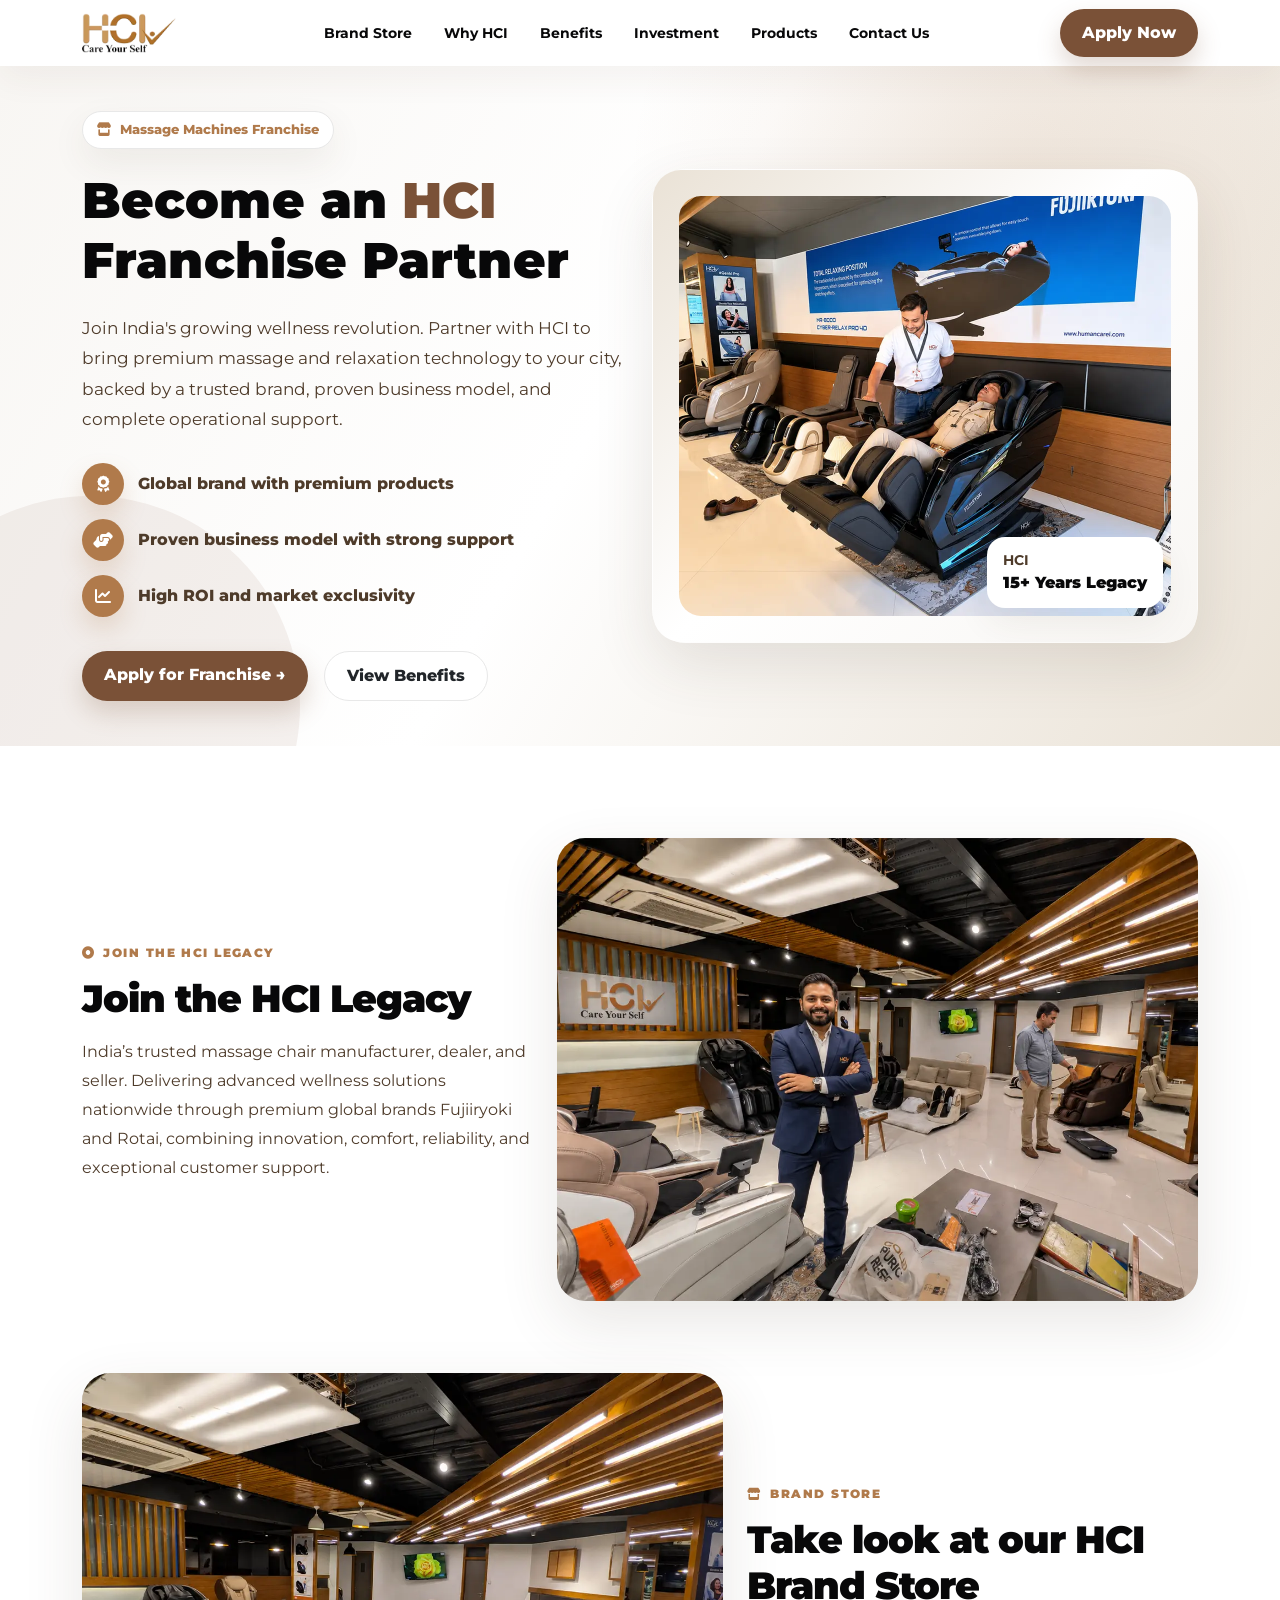
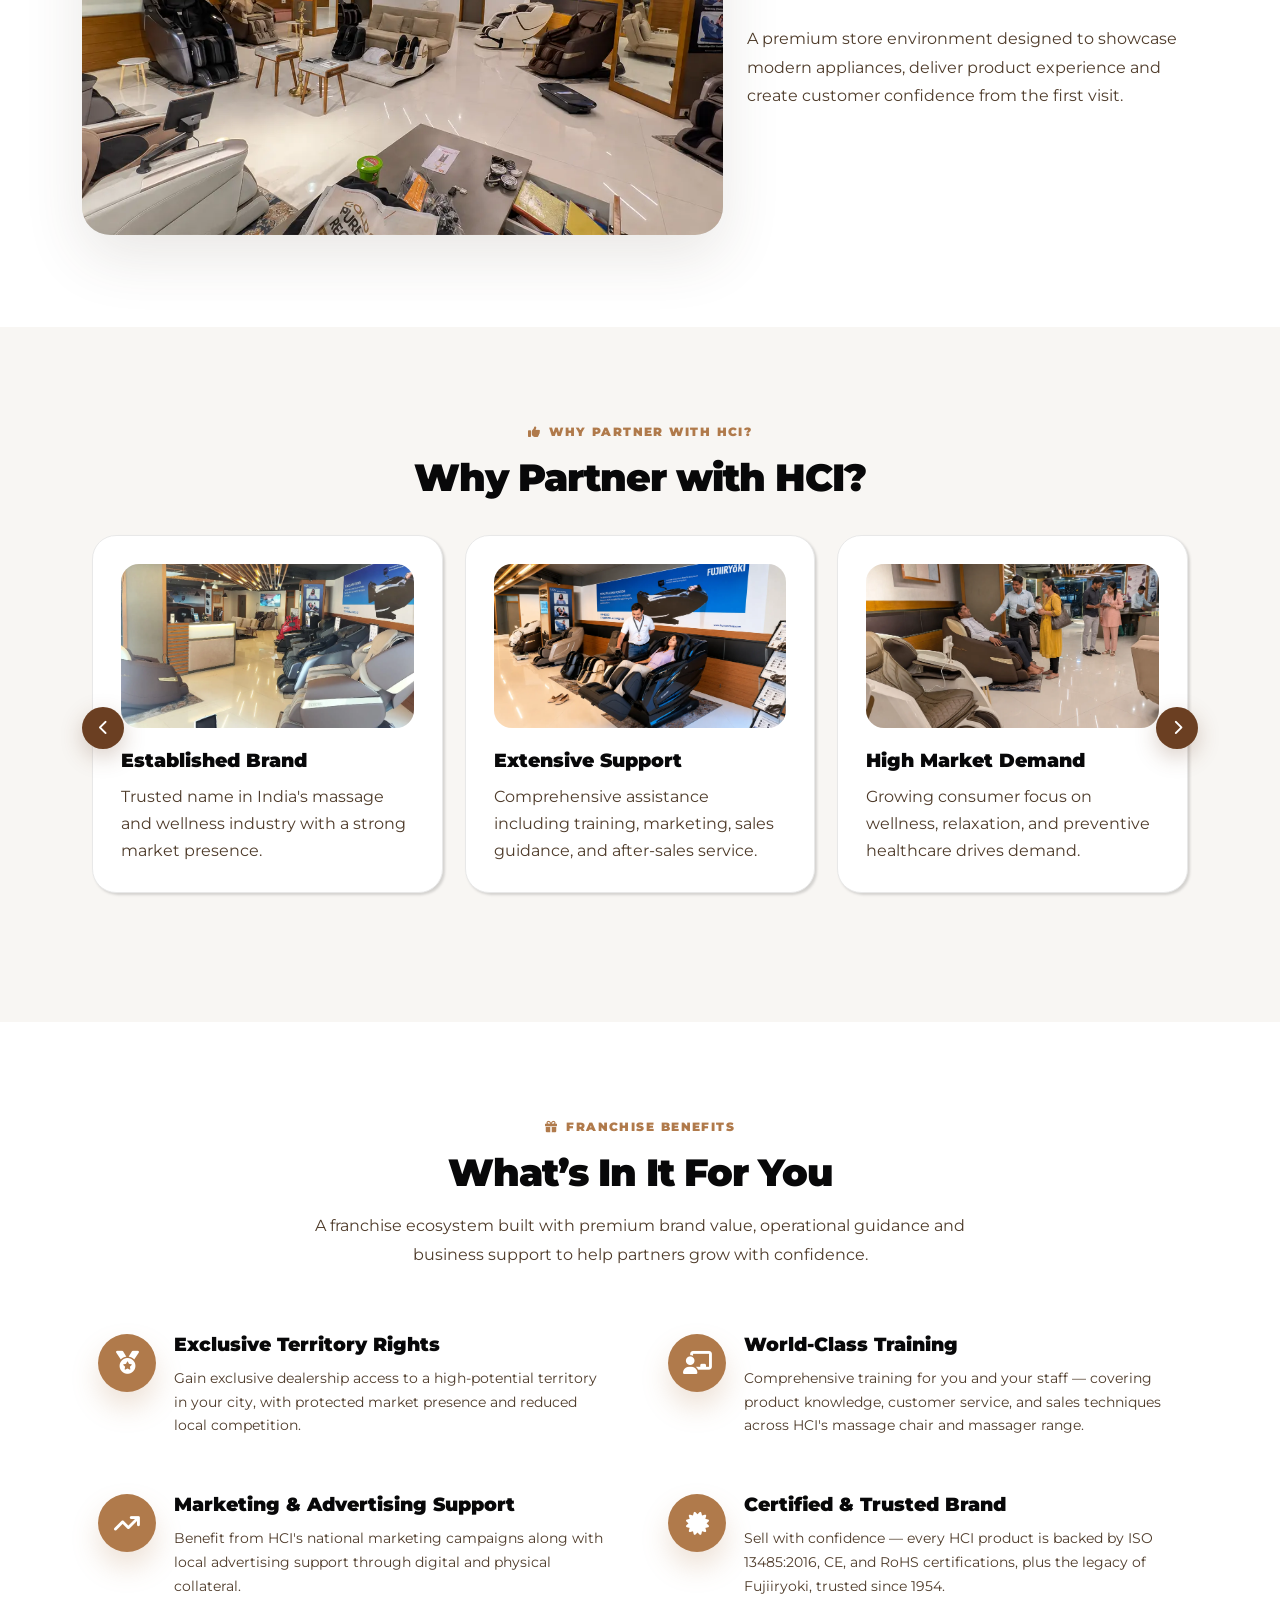
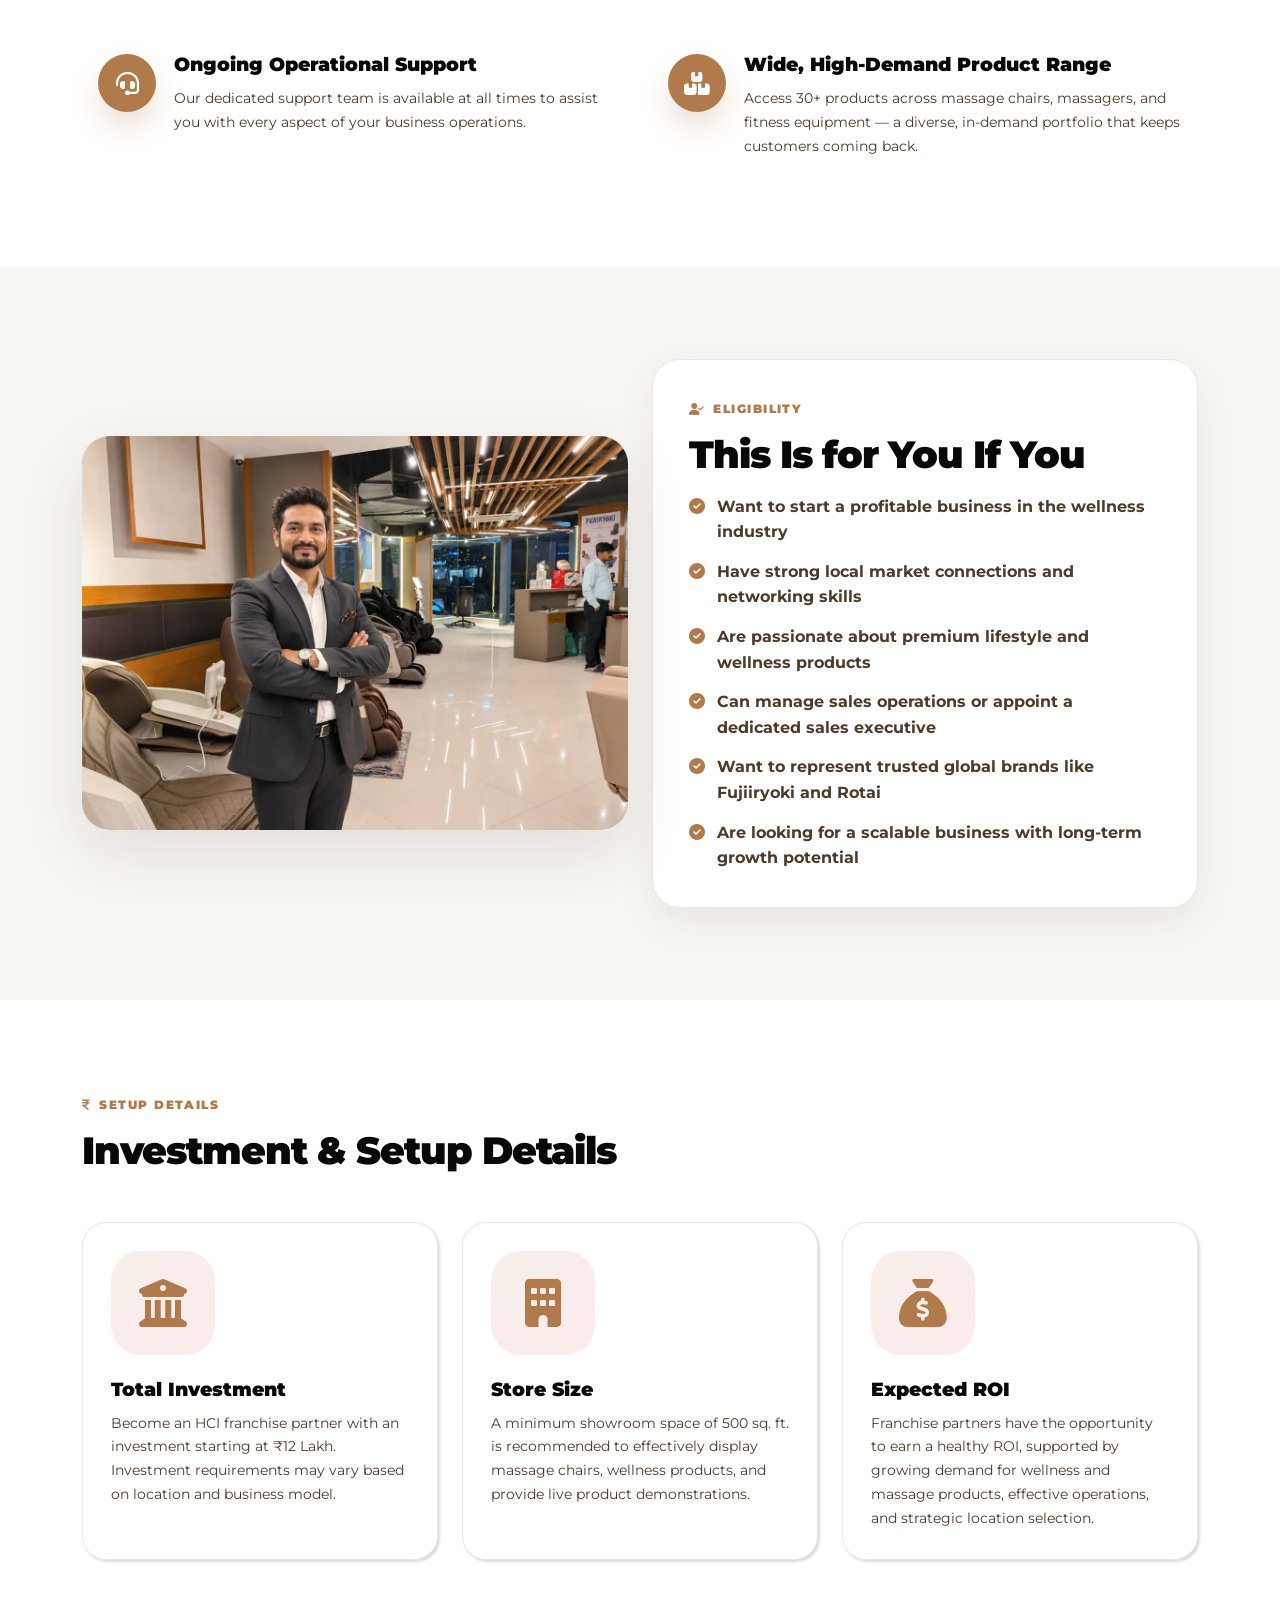
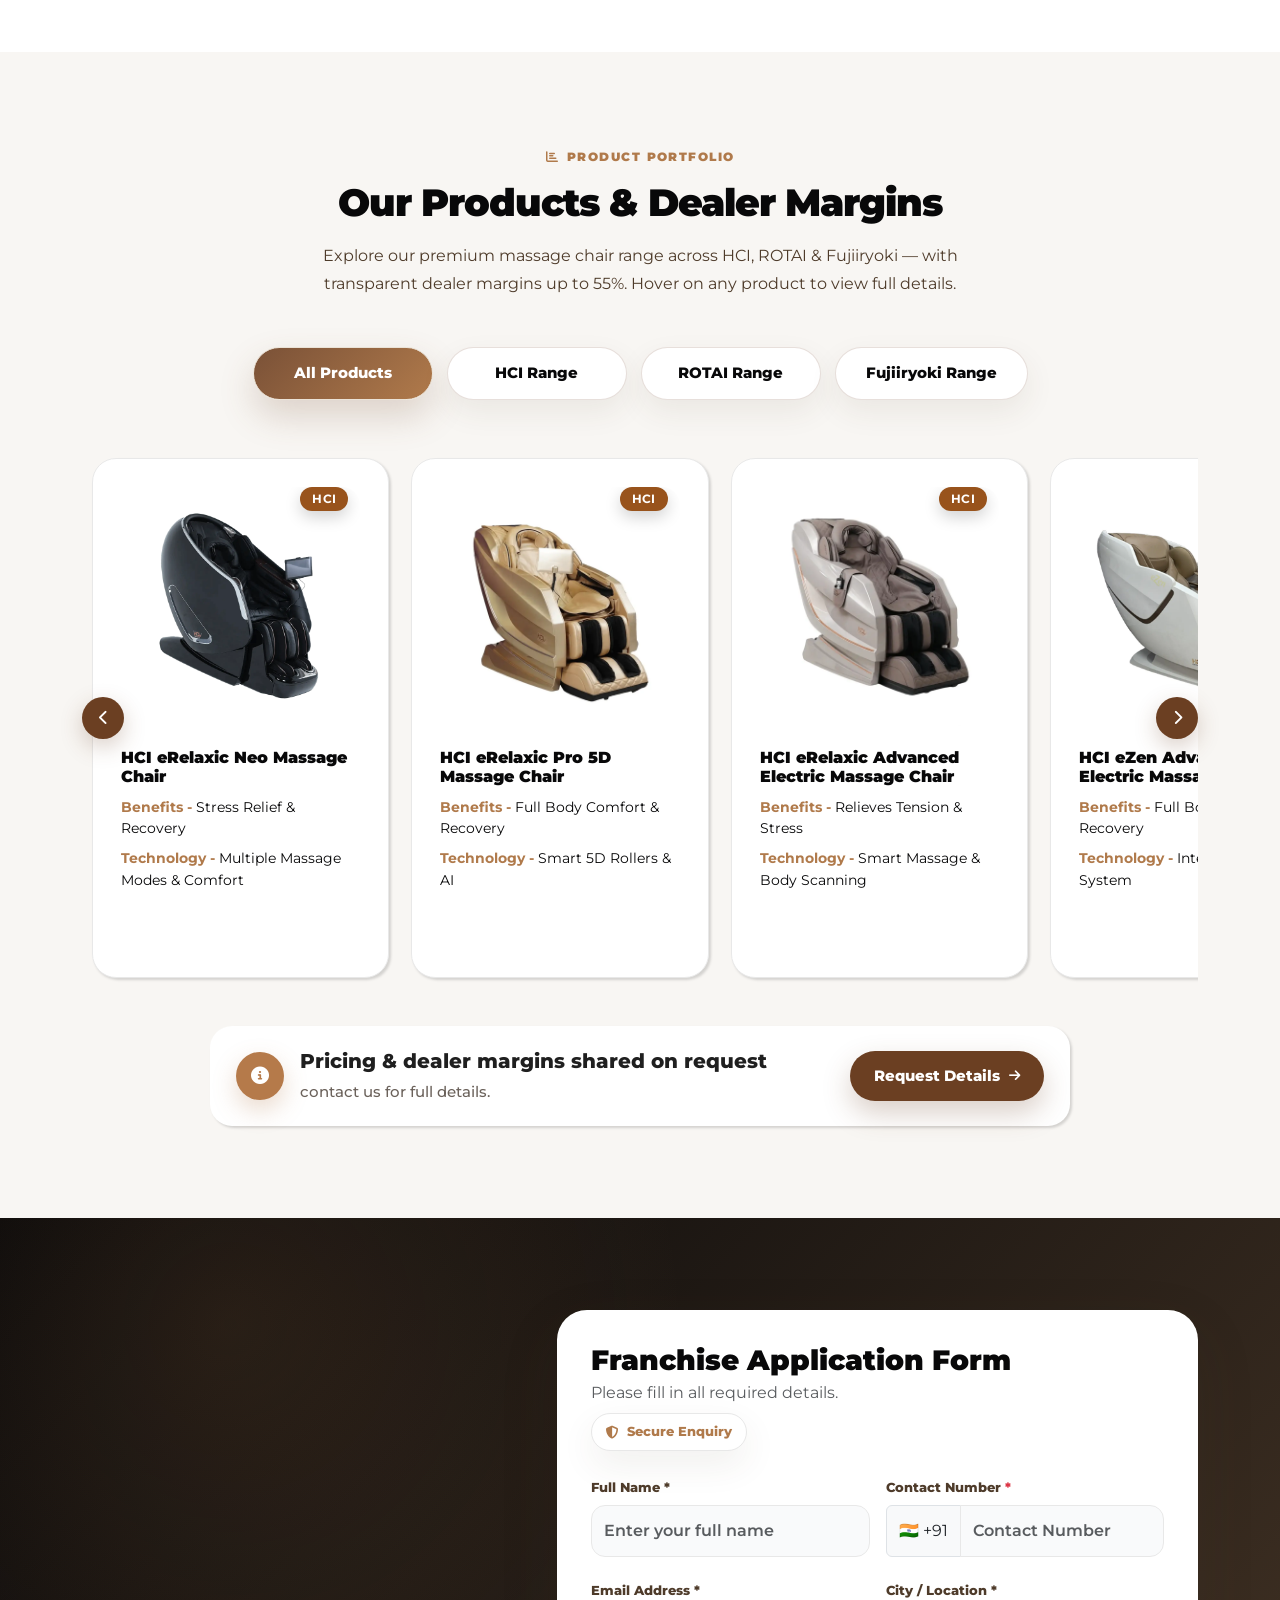
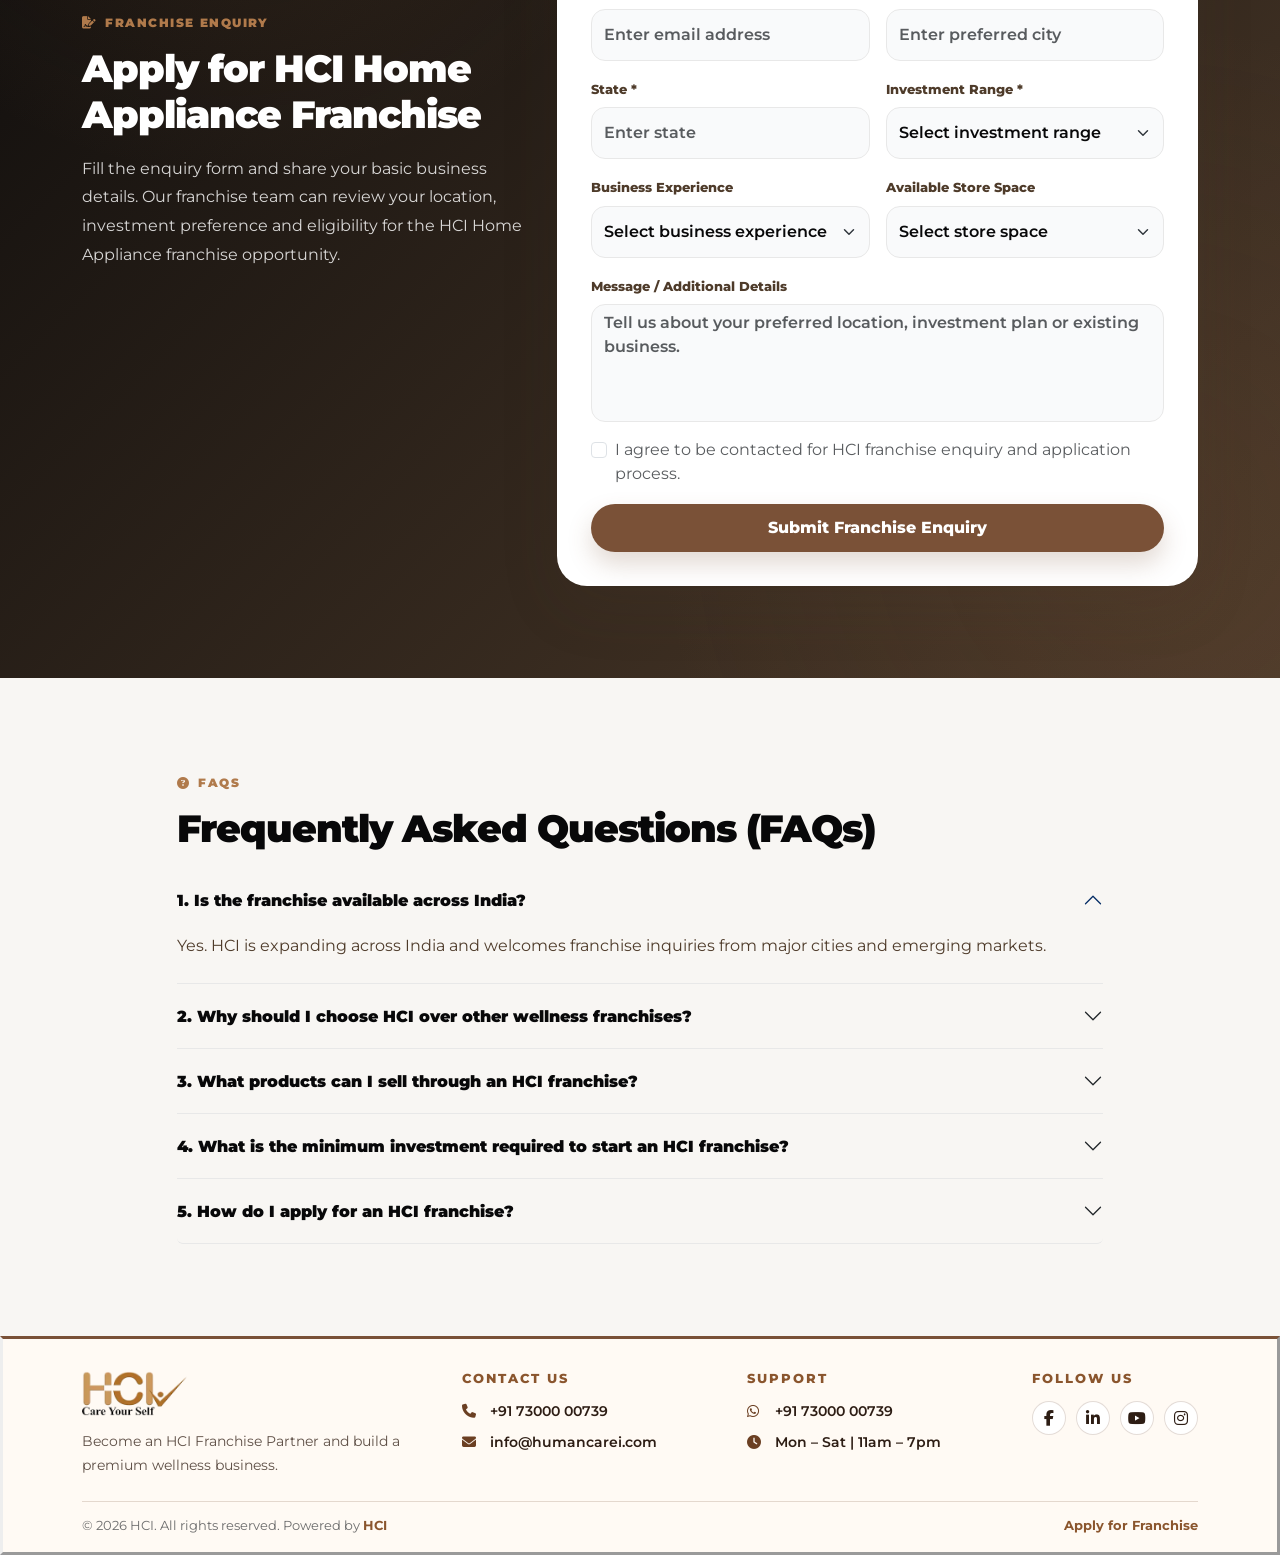
==== commit 096669d0: "Update landing page" ====
--- a/index.html
+++ b/index.html
@@ -73,6 +73,7 @@
     />
   </head>
   <body>
+
     <nav class="navbar navbar-expand-lg sticky-top">
       <div class="container">
         <div class="navbar-brand brand-logo">
@@ -113,7 +114,7 @@
               <a class="nav-link" href="#investments">Investment</a>
             </li>
             <li class="nav-item">
-              <a class="nav-link" href="#product-list">Product</a>
+              <a class="nav-link" href="#product-list">Products</a>
             </li>
             <li class="nav-item">
               <a class="nav-link" href="#contact">Contact Us</a>
@@ -519,875 +520,865 @@
       </div>
     </section>
 
-    <!-- ===== PRODUCT DETAILS  ===== -->
+       <!-- ===== PRODUCT DETAILS ===== -->
 
     <section class="section-space section-soft" id="product-list">
-      <div class="container">
-        <div class="text-center mb-4 mb-md-5">
-          <span class="section-tag justify-content-center">
-            <i class="fa-solid fa-chart-bar"></i> Product Portfolio
-          </span>
-          <h2 class="section-title">Product Details &amp; Dealer Margin</h2>
-          <p class="section-desc mx-auto">
-            Premium massage chair lineup with transparent dealer margins up to
-            45%. Hover on any product to see full details.
-          </p>
+
+        <div class="container">
+
+            <div class="text-center mb-4 mb-md-5">
+                <span class="section-tag justify-content-center">
+                    <i class="fa-solid fa-chart-bar"></i> Product Portfolio
+                </span>
+                <h2 class="section-title">Our Products & Dealer Margins</h2>
+                <p class="section-desc mx-auto">
+                    Explore our premium massage chair range across HCI, ROTAI & Fujiiryoki — with transparent dealer
+                    margins up to 55%. Hover on any product to view full details.
+                </p>
+            </div>
+
+            <!-- Tabs -->
+            <ul class="nav product-tabs justify-content-center mb-5" id="productTabs" role="tablist">
+                <li class="nav-item" role="presentation">
+                    <button class="nav-link active" id="all-products-tab" data-bs-toggle="tab"
+                        data-bs-target="#all-products" type="button" role="tab" aria-controls="all-products"
+                        aria-selected="true">
+                        All Products
+                    </button>
+                </li>
+                <li class="nav-item" role="presentation">
+                    <button class="nav-link" id="hci-range-tab" data-bs-toggle="tab" data-bs-target="#hci-range"
+                        type="button" role="tab" aria-controls="hci-range" aria-selected="false">
+                        HCI Range
+                    </button>
+                </li>
+                <li class="nav-item" role="presentation">
+                    <button class="nav-link" id="rotai-range-tab" data-bs-toggle="tab" data-bs-target="#rotai-range"
+                        type="button" role="tab" aria-controls="rotai-range" aria-selected="false">
+                        ROTAI Range
+                    </button>
+                </li>
+                <li class="nav-item" role="presentation">
+                    <button class="nav-link" id="fujiiryoki-range-tab" data-bs-toggle="tab"
+                        data-bs-target="#fujiiryoki-range" type="button" role="tab" aria-controls="fujiiryoki-range"
+                        aria-selected="false">
+                        Fujiiryoki Range
+                    </button>
+                </li>
+            </ul>
+
+            <!-- Tab Content -->
+            <div class="tab-content" id="productTabsContent">
+                <!-- All Products -->
+                <div class="tab-pane fade show active" id="all-products" role="tabpanel"
+                    aria-labelledby="all-products-tab">
+                    <div class="slider-wrapper product-slider-wrapper">
+                        <button class="product-slide-prev" type="button" aria-label="Previous product">
+                            <i class="fa-solid fa-chevron-left"></i>
+                        </button>
+                        <button class="product-slide-next" type="button" aria-label="Next product">
+                            <i class="fa-solid fa-chevron-right"></i>
+                        </button>
+
+                        <div class="swiper product-card-swiper">
+                            <div class="swiper-wrapper">
+                               
+                                
+   <!-- HCI products only -->
+                                <div class="swiper-slide">
+                                    <div class="partner-card product-card">
+                                        <div class="partner-img">
+                                            <img src="images/product01.webp" alt="HCI eRelaxic Neo Massage Chair" loading="lazy"
+                                                decoding="async" /><span class="product-brand-tag hci-tag">HCI</span>
+                                        </div>
+                                        <h3>HCI eRelaxic Neo Massage Chair</h3>
+                                        <div class="product-description">
+                                            <strong>Benefits -</strong> Stress Relief & Recovery
+                                        </div>
+                                        <div class="product-description">
+                                            <strong>Technology -</strong> Multiple Massage Modes & Comfort
+                                        </div>
+                                    </div>
+                                </div>
+                                <div class="swiper-slide">
+                                    <div class="partner-card product-card">
+                                        <div class="partner-img">
+                                            <img src="images/product02.webp" alt="HCI eRelaxic Pro 5D Massage Chair" loading="lazy"
+                                                decoding="async" /><span class="product-brand-tag hci-tag">HCI</span>
+                                        </div>
+                                        <h3>HCI eRelaxic Pro 5D Massage Chair</h3>
+                                        <div class="product-description">
+                                            <strong>Benefits -</strong> Full Body Comfort & Recovery
+                                        </div>
+                                        <div class="product-description">
+                                            <strong>Technology -</strong> Smart 5D Rollers & AI
+                                        </div>
+                                    </div>
+                                </div>
+                                <div class="swiper-slide">
+                                    <div class="partner-card product-card">
+                                        <div class="partner-img">
+                                            <img src="images/product03.webp" alt="HCI eRelaxic Advanced Electric Massage Chair" loading="lazy"
+                                                decoding="async" /><span class="product-brand-tag hci-tag">HCI</span>
+                                        </div>
+                                        <h3>HCI eRelaxic Advanced Electric Massage Chair</h3>
+                                        <div class="product-description">
+                                            <strong>Benefits -</strong> Relieves Tension & Stress
+                                        </div>
+                                        <div class="product-description">
+                                            <strong>Technology -</strong> Smart Massage & Body Scanning
+
+                                        </div>
+                                    </div>
+                                </div>
+                                <div class="swiper-slide">
+                                    <div class="partner-card product-card">
+                                        <div class="partner-img">
+                                            <img src="images/product04.webp" alt="HCI eZen Advanced 3d Electric Massage Chair" loading="lazy"
+                                                decoding="async" /><span class="product-brand-tag hci-tag">HCI</span>
+                                        </div>
+                                        <h3>HCI eZen Advanced 3d Electric Massage Chair</h3>
+                                        <div class="product-description">
+                                            <strong>Benefits -</strong> Full Body Comfort & Recovery
+                                        </div>
+                                        <div class="product-description">
+                                            <strong>Technology -</strong> Intelligent 3D Roller System
+
+                                        </div>
+                                    </div>
+                                </div>
+                                <div class="swiper-slide">
+                                    <div class="partner-card product-card">
+                                        <div class="partner-img">
+                                            <img src="images/product05.webp" alt="HCI eRelaxic Lite Sonic Wave Full Body Massage Chair" loading="lazy"
+                                                decoding="async" /><span class="product-brand-tag hci-tag">HCI</span>
+                                        </div>
+                                        <h3>HCI eRelaxic Lite Sonic Wave Full Body Massage Chair</h3>
+                                        <div class="product-description">
+                                            <strong>Benefits -</strong> 24 Automatic Massage Programs
+                                        </div>
+                                        <div class="product-description">
+                                            <strong>Technology -</strong> 4D technology & smart customization
+
+                                        </div>
+                                    </div>
+                                </div>
+                                <div class="swiper-slide">
+                                    <div class="partner-card product-card">
+                                        <div class="partner-img">
+                                            <img src="images/product06.webp" alt="HCI eGenki Pro 4d Massage Chair" loading="lazy"
+                                                decoding="async" /><span class="product-brand-tag hci-tag">HCI</span>
+                                        </div>
+                                        <h3>HCI eGenki Pro 4d Massage Chair</h3>
+                                        <div class="product-description">
+                                            <strong>Benefits -</strong> Relieves Stress, Body Tension
+
+                                        </div>
+                                        <div class="product-description">
+                                            <strong>Technology -</strong> Smart 4D Body Scanning
+
+                                        </div>
+                                    </div>
+                                </div>
+                                <div class="swiper-slide">
+                                    <div class="partner-card product-card">
+                                        <div class="partner-img">
+                                            <img src="images/product07.webp" alt="HCI eGenki Massage Chair" loading="lazy"
+                                                decoding="async" /><span class="product-brand-tag hci-tag">HCI</span>
+                                        </div>
+                                        <h3>HCI eGenki Massage Chair</h3>
+                                        <div class="product-description">
+                                            <strong>Benefits -</strong> 4D Robotic Massage
+
+                                        </div>
+                                        <div class="product-description">
+                                            <strong>Technology -</strong> Dual Zero Gravity Recline
+                                        </div>
+                                    </div>
+                                </div>
+                                <div class="swiper-slide">
+                                    <div class="partner-card product-card">
+                                        <div class="partner-img">
+                                            <img src="images/product08.webp" alt="HCI eMedico Pro 3D Massage Chair" loading="lazy"
+                                                decoding="async" /><span class="product-brand-tag hci-tag">HCI</span>
+                                        </div>
+                                        <h3>HCI eMedico Pro 3D Massage Chair
+                                        </h3>
+                                        <div class="product-description">
+                                            <strong>Benefits -</strong> Three Zero Gravity Modes
+
+                                        </div>
+                                        <div class="product-description">
+                                            <strong>Technology -</strong> Intelligent Massage Technology
+                                        </div>
+                                    </div>
+                                </div>
+                                <div class="swiper-slide">
+                                    <div class="partner-card product-card">
+                                        <div class="partner-img">
+                                            <img src="images/product09.webp" alt="HCI eRelaxic New Massage Recliner" loading="lazy"
+                                                decoding="async" /><span class="product-brand-tag hci-tag">HCI</span>
+                                        </div>
+                                        <h3>HCI eRelaxic New Massage Recliner
+
+                                        </h3>
+                                        <div class="product-description">
+                                            <strong>Benefits -</strong> S & L track massage
+
+
+                                        </div>
+                                        <div class="product-description">
+                                            <strong>Technology -</strong> Multi-Mode Massage Functions
+                                        </div>
+                                    </div>
+                                </div>
+                                <div class="swiper-slide">
+                                    <div class="partner-card product-card">
+                                        <div class="partner-img">
+                                            <img src="images/product010.webp" alt="HCI eComfy Pro Massage Sofa" loading="lazy"
+                                                decoding="async" /><span class="product-brand-tag hci-tag">HCI</span>
+                                        </div>
+                                        <h3>HCI eComfy Pro Massage Sofa
+                                        </h3>
+                                        <div class="product-description">
+                                            <strong>Benefits -</strong> Body Sensing Technology
+
+
+                                        </div>
+                                        <div class="product-description">
+                                            <strong>Technology -</strong> 3D patent mechanism
+
+                                        </div>
+                                    </div>
+                                </div>
+                                <div class="swiper-slide">
+                                    <div class="partner-card product-card">
+                                        <div class="partner-img">
+                                            <img src="images/product011.webp" alt="HCI eRelaxic Refurbished Massage Chair" loading="lazy"
+                                                decoding="async" /><span class="product-brand-tag hci-tag">HCI</span>
+                                        </div>
+                                        <h3>HCI eRelaxic Refurbished Massage Chair
+                                        </h3>
+                                        <div class="product-description">
+                                            <strong>Benefits -</strong> Customizable Massage Programs
+
+                                        </div>
+                                        <div class="product-description">
+                                            <strong>Technology -</strong> Zero Gravity Recline
+
+                                        </div>
+                                    </div>
+                                </div>
+
+  
+  
+  <!-- ROTAI products only -->
+                                <div class="swiper-slide">
+                                    <div class="partner-card product-card">
+                                        <div class="partner-img">
+                                            <img src="images/product012.webp" alt="R-VELOR (Premium 4D Rovo Walking)" loading="lazy"
+                                                decoding="async" /><span
+                                                class="product-brand-tag rotai-tag">ROTAI</span>
+                                        </div>
+                                        <h3>R-VELOR (Premium 4D Rovo Walking)</h3>
+                                        <div class="product-description">
+                                            <strong>Benefits -</strong> Full Body Wellness & Deep Recovery
+                                        </div>
+                                        <div class="product-description">
+                                            <strong>Technology -</strong> 4D AI Scan, Zero Gravity & Air Compression
+
+
+                                        </div>
+                                    </div>
+                                </div>
+                                <div class="swiper-slide">
+                                    <div class="partner-card product-card">
+                                        <div class="partner-img">
+                                            <img src="images/product013.webp" alt="R-AUREX (4D Luxury)" loading="lazy"
+                                                decoding="async" /><span
+                                                class="product-brand-tag rotai-tag">ROTAI</span>
+                                        </div>
+                                        <h3>R-AUREX (4D Luxury)</h3>
+                                        <div class="product-description">
+                                            <strong>Benefits -</strong> Spa-Like Relaxation & Muscle Relief
+                                        </div>
+                                        <div class="product-description">
+                                            <strong>Technology -</strong> 4D Massage, Body Scan & Dual Zero Gravity
+                                        </div>
+                                    </div>
+                                </div>
+                                <div class="swiper-slide">
+                                    <div class="partner-card product-card">
+                                        <div class="partner-img">
+                                            <img src="images/product014.webp" alt="R-ZENORA (3D Luxury Full Body)" loading="lazy"
+                                                decoding="async" /><span
+                                                class="product-brand-tag rotai-tag">ROTAI</span>
+                                        </div>
+                                        <h3>R-ZENORA (3D Luxury Full Body)
+                                        </h3>
+                                        <div class="product-description">
+                                            <strong>Benefits -</strong> Soft Comfort & Full Body Relaxation
+                                        </div>
+                                        <div class="product-description">
+                                            <strong>Technology -</strong> 3D Massage, AI Scan & Zero Gravity
+
+
+                                        </div>
+                                    </div>
+                                </div>
+                                <div class="swiper-slide">
+                                    <div class="partner-card product-card">
+                                        <div class="partner-img">
+                                            <img src="images/product015.webp" alt="R-NEXA (4D Robotic Bi-Stretch)" loading="lazy"
+                                                decoding="async" /><span
+                                                class="product-brand-tag rotai-tag">ROTAI</span>
+                                        </div>
+                                        <h3>R-NEXA (4D Robotic Bi-Stretch)</h3>
+                                        <div class="product-description">
+                                            <strong>Benefits -</strong> Fatigue Relief & Deep Stretch
+                                        </div>
+                                        <div class="product-description">
+                                            <strong>Technology -</strong> 4D+3D Dual-Core, 38 Airbags & Hall Sensor
+
+                                        </div>
+                                    </div>
+                                </div>
+                                <div class="swiper-slide">
+                                    <div class="partner-card product-card">
+                                        <div class="partner-img">
+                                            <img src="images/product016.webp" alt="R-RELX (3D Luxury)" loading="lazy"
+                                                decoding="async" /><span
+                                                class="product-brand-tag rotai-tag">ROTAI</span>
+                                        </div>
+                                        <h3>R-RELX (3D Luxury)
+                                        </h3>
+                                        <div class="product-description">
+                                            <strong>Benefits -</strong> Neck, Shoulder & Foot Relief
+                                        </div>
+                                        <div class="product-description">
+                                            <strong>Technology -</strong> 3D Massage, Calf Airbags & Zero Gravity
+                                        </div>
+                                    </div>
+                                </div>
+
+ <!-- Fujiiryoki products only -->
+                                <div class="swiper-slide">
+                                    <div class="partner-card product-card">
+                                        <div class="partner-img">
+                                            <img src="images/product017.webp" alt="Fujiiryoki JP-4000 (Cyber Relax)"
+                                                loading="lazy" decoding="async" /><span
+                                                class="product-brand-tag fujiiryoki-tag">Fujiiryoki</span>
+                                        </div>
+                                        <h3>Fujiiryoki JP-4000 (Cyber Relax)
+                                        </h3>
+                                        <div class="product-description">
+                                            <strong>Benefits -</strong> Premium Japanese Full Body Therapy
+                                        </div>
+                                        <div class="product-description">
+                                            <strong>Technology -</strong> 5D AI Massage, Zero Gravity & Body Scan
+
+                                        </div>
+                                    </div>
+                                </div>
+                                <div class="swiper-slide">
+                                    <div class="partner-card product-card">
+                                        <div class="partner-img">
+                                            <img src="images/product018.webp" alt="Fujiiryoki MR-8000 (Cyber Relax Pro)"
+                                                loading="lazy" decoding="async" /><span
+                                                class="product-brand-tag fujiiryoki-tag">Fujiiryoki</span>
+                                        </div>
+                                        <h3>Fujiiryoki MR-8000 (Cyber Relax Pro)
+                                        </h3>
+                                        <div class="product-description">
+                                            <strong>Benefits -</strong> Pro-Level Relaxation & Recovery
+                                        </div>
+                                        <div class="product-description">
+                                            <strong>Technology -</strong> 4D Massage, Zero Gravity & Air Compression
+
+                                        </div>
+                                    </div>
+                                </div>
+                                <div class="swiper-slide">
+                                    <div class="partner-card product-card">
+                                        <div class="partner-img">
+                                            <img src="images/product019.webp" alt="Fujiiryoki JP 3000 (Premium)"
+                                                loading="lazy" decoding="async" /><span
+                                                class="product-brand-tag fujiiryoki-tag">Fujiiryoki</span>
+                                        </div>
+                                        <h3>Fujiiryoki JP 3000 (Premium)
+
+                                        </h3>
+                                        <div class="product-description">
+                                            <strong>Benefits -</strong> Deep Relaxation & Stress Relief
+
+                                        </div>
+                                        <div class="product-description">
+                                            <strong>Technology -</strong> 4D Massage, AI Body Scan & Heat Therapy
+
+                                        </div>
+                                    </div>
+                                </div>
+                                <div class="swiper-slide">
+                                    <div class="partner-card product-card">
+                                        <div class="partner-img">
+                                            <img src="images/product020.webp" alt="Fujiiryoki MR-6000 (Calm Plus Recliner)"
+                                                loading="lazy" decoding="async" /><span
+                                                class="product-brand-tag fujiiryoki-tag">Fujiiryoki</span>
+                                        </div>
+                                        <h3> Fujiiryoki MR-6000 (Calm Plus Recliner)
+
+
+                                        </h3>
+                                        <div class="product-description">
+                                            <strong>Benefits -</strong> Calm Comfort & Daily Relaxation
+
+                                        </div>
+                                        <div class="product-description">
+                                            <strong>Technology -</strong> 3D Massage, Zero Gravity & Body Support
+
+
+                                        </div>
+                                    </div>
+                                </div>
+                                
+                            </div>
+                        </div>
+                    </div>
+                </div>
+
+                <!-- HCI Range -->
+                <div class="tab-pane fade" id="hci-range" role="tabpanel" aria-labelledby="hci-range-tab">
+                    <div class="slider-wrapper product-slider-wrapper">
+                        <button class="product-slide-prev" type="button" aria-label="Previous HCI product">
+                            <i class="fa-solid fa-chevron-left"></i>
+                        </button>
+                        <button class="product-slide-next" type="button" aria-label="Next HCI product">
+                            <i class="fa-solid fa-chevron-right"></i>
+                        </button>
+                        <div class="swiper product-card-swiper">
+                            <div class="swiper-wrapper">
+
+                                <!-- HCI products only -->
+                                <div class="swiper-slide">
+                                    <div class="partner-card product-card">
+                                        <div class="partner-img">
+                                            <img src="images/product01.webp" alt="HCI eRelaxic Neo Massage Chair" loading="lazy"
+                                                decoding="async" /><span class="product-brand-tag hci-tag">HCI</span>
+                                        </div>
+                                        <h3>HCI eRelaxic Neo Massage Chair</h3>
+                                        <div class="product-description">
+                                            <strong>Benefits -</strong> Stress Relief & Recovery
+                                        </div>
+                                        <div class="product-description">
+                                            <strong>Technology -</strong> Multiple Massage Modes & Comfort
+                                        </div>
+                                    </div>
+                                </div>
+                                <div class="swiper-slide">
+                                    <div class="partner-card product-card">
+                                        <div class="partner-img">
+                                            <img src="images/product02.webp" alt="HCI eRelaxic Pro 5D Massage Chair" loading="lazy"
+                                                decoding="async" /><span class="product-brand-tag hci-tag">HCI</span>
+                                        </div>
+                                        <h3>HCI eRelaxic Pro 5D Massage Chair</h3>
+                                        <div class="product-description">
+                                            <strong>Benefits -</strong> Full Body Comfort & Recovery
+                                        </div>
+                                        <div class="product-description">
+                                            <strong>Technology -</strong> Smart 5D Rollers & AI
+                                        </div>
+                                    </div>
+                                </div>
+                                <div class="swiper-slide">
+                                    <div class="partner-card product-card">
+                                        <div class="partner-img">
+                                            <img src="images/product03.webp" alt="HCI eRelaxic Advanced Electric Massage Chair" loading="lazy"
+                                                decoding="async" /><span class="product-brand-tag hci-tag">HCI</span>
+                                        </div>
+                                        <h3>HCI eRelaxic Advanced Electric Massage Chair</h3>
+                                        <div class="product-description">
+                                            <strong>Benefits -</strong> Relieves Tension & Stress
+                                        </div>
+                                        <div class="product-description">
+                                            <strong>Technology -</strong> Smart Massage & Body Scanning
+
+                                        </div>
+                                    </div>
+                                </div>
+                                <div class="swiper-slide">
+                                    <div class="partner-card product-card">
+                                        <div class="partner-img">
+                                            <img src="images/product04.webp" alt="HCI eZen Advanced 3d Electric Massage Chair" loading="lazy"
+                                                decoding="async" /><span class="product-brand-tag hci-tag">HCI</span>
+                                        </div>
+                                        <h3>HCI eZen Advanced 3d Electric Massage Chair</h3>
+                                        <div class="product-description">
+                                            <strong>Benefits -</strong> Full Body Comfort & Recovery
+                                        </div>
+                                        <div class="product-description">
+                                            <strong>Technology -</strong> Intelligent 3D Roller System
+
+                                        </div>
+                                    </div>
+                                </div>
+                                <div class="swiper-slide">
+                                    <div class="partner-card product-card">
+                                        <div class="partner-img">
+                                            <img src="images/product05.webp" alt="HCI eRelaxic Lite Sonic Wave Full Body Massage Chair" loading="lazy"
+                                                decoding="async" /><span class="product-brand-tag hci-tag">HCI</span>
+                                        </div>
+                                        <h3>HCI eRelaxic Lite Sonic Wave Full Body Massage Chair</h3>
+                                        <div class="product-description">
+                                            <strong>Benefits -</strong> 24 Automatic Massage Programs
+                                        </div>
+                                        <div class="product-description">
+                                            <strong>Technology -</strong> 4D technology & smart customization
+
+                                        </div>
+                                    </div>
+                                </div>
+                                <div class="swiper-slide">
+                                    <div class="partner-card product-card">
+                                        <div class="partner-img">
+                                            <img src="images/product06.webp" alt="HCI eGenki Pro 4d Massage Chair" loading="lazy"
+                                                decoding="async" /><span class="product-brand-tag hci-tag">HCI</span>
+                                        </div>
+                                        <h3>HCI eGenki Pro 4d Massage Chair</h3>
+                                        <div class="product-description">
+                                            <strong>Benefits -</strong> Relieves Stress, Body Tension
+
+                                        </div>
+                                        <div class="product-description">
+                                            <strong>Technology -</strong> Smart 4D Body Scanning
+
+                                        </div>
+                                    </div>
+                                </div>
+                                <div class="swiper-slide">
+                                    <div class="partner-card product-card">
+                                        <div class="partner-img">
+                                            <img src="images/product07.webp" alt="HCI eGenki Massage Chair" loading="lazy"
+                                                decoding="async" /><span class="product-brand-tag hci-tag">HCI</span>
+                                        </div>
+                                        <h3>HCI eGenki Massage Chair</h3>
+                                        <div class="product-description">
+                                            <strong>Benefits -</strong> 4D Robotic Massage
+
+                                        </div>
+                                        <div class="product-description">
+                                            <strong>Technology -</strong> Dual Zero Gravity Recline
+                                        </div>
+                                    </div>
+                                </div>
+                                <div class="swiper-slide">
+                                    <div class="partner-card product-card">
+                                        <div class="partner-img">
+                                            <img src="images/product08.webp" alt="HCI eMedico Pro 3D Massage Chair" loading="lazy"
+                                                decoding="async" /><span class="product-brand-tag hci-tag">HCI</span>
+                                        </div>
+                                        <h3>HCI eMedico Pro 3D Massage Chair
+                                        </h3>
+                                        <div class="product-description">
+                                            <strong>Benefits -</strong> Three Zero Gravity Modes
+
+                                        </div>
+                                        <div class="product-description">
+                                            <strong>Technology -</strong> Intelligent Massage Technology
+                                        </div>
+                                    </div>
+                                </div>
+                                <div class="swiper-slide">
+                                    <div class="partner-card product-card">
+                                        <div class="partner-img">
+                                            <img src="images/product09.webp" alt="HCI eRelaxic New Massage Recliner" loading="lazy"
+                                                decoding="async" /><span class="product-brand-tag hci-tag">HCI</span>
+                                        </div>
+                                        <h3>HCI eRelaxic New Massage Recliner
+
+                                        </h3>
+                                        <div class="product-description">
+                                            <strong>Benefits -</strong> S & L track massage
+
+
+                                        </div>
+                                        <div class="product-description">
+                                            <strong>Technology -</strong> Multi-Mode Massage Functions
+                                        </div>
+                                    </div>
+                                </div>
+                                <div class="swiper-slide">
+                                    <div class="partner-card product-card">
+                                        <div class="partner-img">
+                                            <img src="images/product010.webp" alt="HCI eComfy Pro Massage Sofa" loading="lazy"
+                                                decoding="async" /><span class="product-brand-tag hci-tag">HCI</span>
+                                        </div>
+                                        <h3>HCI eComfy Pro Massage Sofa
+                                        </h3>
+                                        <div class="product-description">
+                                            <strong>Benefits -</strong> Body Sensing Technology
+
+
+                                        </div>
+                                        <div class="product-description">
+                                            <strong>Technology -</strong> 3D patent mechanism
+
+                                        </div>
+                                    </div>
+                                </div>
+                                <div class="swiper-slide">
+                                    <div class="partner-card product-card">
+                                        <div class="partner-img">
+                                            <img src="images/product011.webp" alt="HCI eRelaxic Refurbished Massage Chair" loading="lazy"
+                                                decoding="async" /><span class="product-brand-tag hci-tag">HCI</span>
+                                        </div>
+                                        <h3>HCI eRelaxic Refurbished Massage Chair
+                                        </h3>
+                                        <div class="product-description">
+                                            <strong>Benefits -</strong> Customizable Massage Programs
+
+                                        </div>
+                                        <div class="product-description">
+                                            <strong>Technology -</strong> Zero Gravity Recline
+
+                                        </div>
+                                    </div>
+                                </div>
+
+
+                            </div>
+                        </div>
+                    </div>
+                </div>
+
+                <!-- ROTAI Range -->
+                <div class="tab-pane fade" id="rotai-range" role="tabpanel" aria-labelledby="rotai-range-tab">
+                    <div class="slider-wrapper product-slider-wrapper">
+                        <button class="product-slide-prev" type="button" aria-label="Previous ROTAI product">
+                            <i class="fa-solid fa-chevron-left"></i>
+                        </button>
+                        <button class="product-slide-next" type="button" aria-label="Next ROTAI product">
+                            <i class="fa-solid fa-chevron-right"></i>
+                        </button>
+                        <div class="swiper product-card-swiper">
+                            <div class="swiper-wrapper">
+
+                                <!-- ROTAI products only -->
+                                <div class="swiper-slide">
+                                    <div class="partner-card product-card">
+                                        <div class="partner-img">
+                                            <img src="images/product012.webp" alt="R-VELOR (Premium 4D Rovo Walking)" loading="lazy"
+                                                decoding="async" /><span
+                                                class="product-brand-tag rotai-tag">ROTAI</span>
+                                        </div>
+                                        <h3>R-VELOR (Premium 4D Rovo Walking)</h3>
+                                        <div class="product-description">
+                                            <strong>Benefits -</strong> Full Body Wellness & Deep Recovery
+                                        </div>
+                                        <div class="product-description">
+                                            <strong>Technology -</strong> 4D AI Scan, Zero Gravity & Air Compression
+
+
+                                        </div>
+                                    </div>
+                                </div>
+                                <div class="swiper-slide">
+                                    <div class="partner-card product-card">
+                                        <div class="partner-img">
+                                            <img src="images/product013.webp" alt="R-AUREX (4D Luxury)" loading="lazy"
+                                                decoding="async" /><span
+                                                class="product-brand-tag rotai-tag">ROTAI</span>
+                                        </div>
+                                        <h3>R-AUREX (4D Luxury)</h3>
+                                        <div class="product-description">
+                                            <strong>Benefits -</strong> Spa-Like Relaxation & Muscle Relief
+                                        </div>
+                                        <div class="product-description">
+                                            <strong>Technology -</strong> 4D Massage, Body Scan & Dual Zero Gravity
+                                        </div>
+                                    </div>
+                                </div>
+                                <div class="swiper-slide">
+                                    <div class="partner-card product-card">
+                                        <div class="partner-img">
+                                            <img src="images/product014.webp" alt="R-ZENORA (3D Luxury Full Body)" loading="lazy"
+                                                decoding="async" /><span
+                                                class="product-brand-tag rotai-tag">ROTAI</span>
+                                        </div>
+                                        <h3>R-ZENORA (3D Luxury Full Body)
+                                        </h3>
+                                        <div class="product-description">
+                                            <strong>Benefits -</strong> Soft Comfort & Full Body Relaxation
+                                        </div>
+                                        <div class="product-description">
+                                            <strong>Technology -</strong> 3D Massage, AI Scan & Zero Gravity
+
+
+                                        </div>
+                                    </div>
+                                </div>
+                                <div class="swiper-slide">
+                                    <div class="partner-card product-card">
+                                        <div class="partner-img">
+                                            <img src="images/product015.webp" alt="R-NEXA (4D Robotic Bi-Stretch)" loading="lazy"
+                                                decoding="async" /><span
+                                                class="product-brand-tag rotai-tag">ROTAI</span>
+                                        </div>
+                                        <h3>R-NEXA (4D Robotic Bi-Stretch)</h3>
+                                        <div class="product-description">
+                                            <strong>Benefits -</strong> Fatigue Relief & Deep Stretch
+                                        </div>
+                                        <div class="product-description">
+                                            <strong>Technology -</strong> 4D+3D Dual-Core, 38 Airbags & Hall Sensor
+
+                                        </div>
+                                    </div>
+                                </div>
+                                <div class="swiper-slide">
+                                    <div class="partner-card product-card">
+                                        <div class="partner-img">
+                                            <img src="images/product016.webp" alt="R-RELX (3D Luxury)" loading="lazy"
+                                                decoding="async" /><span
+                                                class="product-brand-tag rotai-tag">ROTAI</span>
+                                        </div>
+                                        <h3>R-RELX (3D Luxury)
+                                        </h3>
+                                        <div class="product-description">
+                                            <strong>Benefits -</strong> Neck, Shoulder & Foot Relief
+                                        </div>
+                                        <div class="product-description">
+                                            <strong>Technology -</strong> 3D Massage, Calf Airbags & Zero Gravity
+                                        </div>
+                                    </div>
+                                </div>
+
+
+                            </div>
+                        </div>
+                    </div>
+                </div>
+
+                <!-- Fujiiryoki Range -->
+                <div class="tab-pane fade" id="fujiiryoki-range" role="tabpanel" aria-labelledby="fujiiryoki-range-tab">
+                    <div class="slider-wrapper product-slider-wrapper">
+                        <button class="product-slide-prev" type="button" aria-label="Previous Fujiiryoki product">
+                            <i class="fa-solid fa-chevron-left"></i>
+                        </button>
+                        <button class="product-slide-next" type="button" aria-label="Next Fujiiryoki product">
+                            <i class="fa-solid fa-chevron-right"></i>
+                        </button>
+                        <div class="swiper product-card-swiper">
+                            <div class="swiper-wrapper">
+                                <!-- Fujiiryoki products only -->
+                                <div class="swiper-slide">
+                                    <div class="partner-card product-card">
+                                        <div class="partner-img">
+                                            <img src="images/product017.webp" alt="Fujiiryoki JP-4000 (Cyber Relax)"
+                                                loading="lazy" decoding="async" /><span
+                                                class="product-brand-tag fujiiryoki-tag">Fujiiryoki</span>
+                                        </div>
+                                        <h3>Fujiiryoki JP-4000 (Cyber Relax)
+                                        </h3>
+                                        <div class="product-description">
+                                            <strong>Benefits -</strong> Premium Japanese Full Body Therapy
+                                        </div>
+                                        <div class="product-description">
+                                            <strong>Technology -</strong> 5D AI Massage, Zero Gravity & Body Scan
+
+                                        </div>
+                                    </div>
+                                </div>
+                                <div class="swiper-slide">
+                                    <div class="partner-card product-card">
+                                        <div class="partner-img">
+                                            <img src="images/product018.webp" alt="Fujiiryoki MR-8000 (Cyber Relax Pro)"
+                                                loading="lazy" decoding="async" /><span
+                                                class="product-brand-tag fujiiryoki-tag">Fujiiryoki</span>
+                                        </div>
+                                        <h3>Fujiiryoki MR-8000 (Cyber Relax Pro)
+                                        </h3>
+                                        <div class="product-description">
+                                            <strong>Benefits -</strong> Pro-Level Relaxation & Recovery
+                                        </div>
+                                        <div class="product-description">
+                                            <strong>Technology -</strong> 4D Massage, Zero Gravity & Air Compression
+
+                                        </div>
+                                    </div>
+                                </div>
+                                <div class="swiper-slide">
+                                    <div class="partner-card product-card">
+                                        <div class="partner-img">
+                                            <img src="images/product019.webp" alt="Fujiiryoki JP 3000 (Premium)"
+                                                loading="lazy" decoding="async" /><span
+                                                class="product-brand-tag fujiiryoki-tag">Fujiiryoki</span>
+                                        </div>
+                                        <h3>Fujiiryoki JP 3000 (Premium)
+
+                                        </h3>
+                                        <div class="product-description">
+                                            <strong>Benefits -</strong> Deep Relaxation & Stress Relief
+
+                                        </div>
+                                        <div class="product-description">
+                                            <strong>Technology -</strong> 4D Massage, AI Body Scan & Heat Therapy
+
+                                        </div>
+                                    </div>
+                                </div>
+                                <div class="swiper-slide">
+                                    <div class="partner-card product-card">
+                                        <div class="partner-img">
+                                            <img src="images/product020.webp" alt="Fujiiryoki MR-6000 (Calm Plus Recliner)"
+                                                loading="lazy" decoding="async" /><span
+                                                class="product-brand-tag fujiiryoki-tag">Fujiiryoki</span>
+                                        </div>
+                                        <h3> Fujiiryoki MR-6000 (Calm Plus Recliner)
+
+
+                                        </h3>
+                                        <div class="product-description">
+                                            <strong>Benefits -</strong> Calm Comfort & Daily Relaxation
+
+                                        </div>
+                                        <div class="product-description">
+                                            <strong>Technology -</strong> 3D Massage, Zero Gravity & Body Support
+
+
+                                        </div>
+                                    </div>
+                                </div>
+
+                            </div>
+                        </div>
+                    </div>
+                </div>
+            </div>
+
+<div class="product-pricing-box">
+  <div class="pricing-box-content">
+    <div class="pricing-icon">
+      <i class="fa-solid fa-circle-info"></i>
+    </div>
+
+    <div class="pricing-text">
+      <h4>Pricing & dealer margins shared on request </h4>
+      <p>
+     contact us for full details.
+
+      </p>
+    </div>
+  </div>
+
+  <a href="#apply" class="pricing-cta-btn">
+       Request Details
+
+    <i class="fa-solid fa-arrow-right"></i>
+  </a>
+</div>
+
+            
         </div>
 
-        <!-- Tabs -->
-        <ul
-          class="nav product-tabs justify-content-center mb-5"
-          id="productTabs"
-          role="tablist"
-        >
-          <li class="nav-item" role="presentation">
-            <button
-              class="nav-link active"
-              id="all-products-tab"
-              data-bs-toggle="tab"
-              data-bs-target="#all-products"
-              type="button"
-              role="tab"
-              aria-controls="all-products"
-              aria-selected="true"
-            >
-              All Products
-            </button>
-          </li>
-          <li class="nav-item" role="presentation">
-            <button
-              class="nav-link"
-              id="hci-range-tab"
-              data-bs-toggle="tab"
-              data-bs-target="#hci-range"
-              type="button"
-              role="tab"
-              aria-controls="hci-range"
-              aria-selected="false"
-            >
-              HCI Range
-            </button>
-          </li>
-          <li class="nav-item" role="presentation">
-            <button
-              class="nav-link"
-              id="rotai-range-tab"
-              data-bs-toggle="tab"
-              data-bs-target="#rotai-range"
-              type="button"
-              role="tab"
-              aria-controls="rotai-range"
-              aria-selected="false"
-            >
-              ROTAI Range
-            </button>
-          </li>
-          <li class="nav-item" role="presentation">
-            <button
-              class="nav-link"
-              id="fujiiryoki-range-tab"
-              data-bs-toggle="tab"
-              data-bs-target="#fujiiryoki-range"
-              type="button"
-              role="tab"
-              aria-controls="fujiiryoki-range"
-              aria-selected="false"
-            >
-              Fujiiryoki Range
-            </button>
-          </li>
-        </ul>
-
-        <!-- Tab Content -->
-        <div class="tab-content" id="productTabsContent">
-          <!-- All Products -->
-          <div
-            class="tab-pane fade show active"
-            id="all-products"
-            role="tabpanel"
-            aria-labelledby="all-products-tab"
-          >
-            <div class="slider-wrapper product-slider-wrapper">
-              <button
-                class="product-slide-prev"
-                type="button"
-                aria-label="Previous product"
-              >
-                <i class="fa-solid fa-chevron-left"></i>
-              </button>
-              <button
-                class="product-slide-next"
-                type="button"
-                aria-label="Next product"
-              >
-                <i class="fa-solid fa-chevron-right"></i>
-              </button>
-
-              <div class="swiper product-card-swiper">
-                <div class="swiper-wrapper">
-                  <div class="swiper-slide">
-                    <div class="partner-card product-card">
-                      <div class="partner-img">
-                        <img
-                          src="images/product01.webp"
-                          alt="HCI eZEN"
-                          loading="lazy"
-                          decoding="async"
-                        />
-                        <span class="product-brand-tag hci-tag">HCI</span>
-                      </div>
-                      <h3>HCI eZEN</h3>
-                      <div class="product-description">
-                        <strong>Benefits -</strong> Full Body Relaxation &amp;
-                        Daily Comfort
-                      </div>
-                      <div class="product-description">
-                        <strong>Technology -</strong> Smart Massage Programs
-                        &amp; Comfort Support
-                      </div>
-                    </div>
-                  </div>
-
-                  <div class="swiper-slide">
-                    <div class="partner-card product-card">
-                      <div class="partner-img">
-                        <img
-                          src="images/product01.webp"
-                          alt="HCI eGENKI PRO"
-                          loading="lazy"
-                          decoding="async"
-                        />
-                        <span class="product-brand-tag hci-tag">HCI</span>
-                      </div>
-                      <h3>HCI eGENKI PRO</h3>
-                      <div class="product-description">
-                        <strong>Benefits -</strong> Full Body Relaxation &amp;
-                        Recovery
-                      </div>
-                      <div class="product-description">
-                        <strong>Technology -</strong> 4D Massage, Zero Gravity
-                        &amp; Air Compression
-                      </div>
-                    </div>
-                  </div>
-
-                  <div class="swiper-slide">
-                    <div class="partner-card product-card">
-                      <div class="partner-img">
-                        <img
-                          src="images/product01.webp"
-                          alt="HCI eRELAXIC LITE"
-                          loading="lazy"
-                          decoding="async"
-                        />
-                        <span class="product-brand-tag hci-tag">HCI</span>
-                      </div>
-                      <h3>HCI eRELAXIC LITE</h3>
-                      <div class="product-description">
-                        <strong>Benefits -</strong> Stress Relief &amp; Better
-                        Relaxation
-                      </div>
-                      <div class="product-description">
-                        <strong>Technology -</strong> Auto Massage Programs
-                        &amp; Body Support
-                      </div>
-                    </div>
-                  </div>
-
-                  <div class="swiper-slide">
-                    <div class="partner-card product-card">
-                      <div class="partner-img">
-                        <img
-                          src="images/product01.webp"
-                          alt="HCI eRELAXIC PRO"
-                          loading="lazy"
-                          decoding="async"
-                        />
-                        <span class="product-brand-tag hci-tag">HCI</span>
-                      </div>
-                      <h3>HCI eRELAXIC PRO</h3>
-                      <div class="product-description">
-                        <strong>Benefits -</strong> Muscle Relief &amp; Deep
-                        Relaxation
-                      </div>
-                      <div class="product-description">
-                        <strong>Technology -</strong> Zero Gravity, Heat Therapy
-                        &amp; Air Massage
-                      </div>
-                    </div>
-                  </div>
-
-                  <div class="swiper-slide">
-                    <div class="partner-card product-card">
-                      <div class="partner-img">
-                        <img
-                          src="images/product01.webp"
-                          alt="HCI eRELAXIC NEO"
-                          loading="lazy"
-                          decoding="async"
-                        />
-                        <span class="product-brand-tag hci-tag">HCI</span>
-                      </div>
-                      <h3>HCI eRELAXIC NEO</h3>
-                      <div class="product-description">
-                        <strong>Benefits -</strong> Premium Relaxation &amp;
-                        Fatigue Relief
-                      </div>
-                      <div class="product-description">
-                        <strong>Technology -</strong> Advanced Massage Modes
-                        &amp; Comfort Seating
-                      </div>
-                    </div>
-                  </div>
-
-                  <div class="swiper-slide">
-                    <div class="partner-card product-card">
-                      <div class="partner-img">
-                        <img
-                          src="images/product01.webp"
-                          alt="ROTAI R-RELAX"
-                          loading="lazy"
-                          decoding="async"
-                        />
-                        <span class="product-brand-tag rotai-tag">ROTAI</span>
-                      </div>
-                      <h3>ROTAI R-RELAX</h3>
-                      <div class="product-description">
-                        <strong>Benefits -</strong> Relaxation, Comfort &amp;
-                        Stress Relief
-                      </div>
-                      <div class="product-description">
-                        <strong>Technology -</strong> Massage Rollers &amp; Easy
-                        Control System
-                      </div>
-                    </div>
-                  </div>
-
-                  <div class="swiper-slide">
-                    <div class="partner-card product-card">
-                      <div class="partner-img">
-                        <img
-                          src="images/product01.webp"
-                          alt="ROTAI R-NEXA"
-                          loading="lazy"
-                          decoding="async"
-                        />
-                        <span class="product-brand-tag rotai-tag">ROTAI</span>
-                      </div>
-                      <h3>ROTAI R-NEXA</h3>
-                      <div class="product-description">
-                        <strong>Benefits -</strong> Body Comfort &amp; Muscle
-                        Recovery
-                      </div>
-                      <div class="product-description">
-                        <strong>Technology -</strong> Smart Massage, Airbags
-                        &amp; Auto Programs
-                      </div>
-                    </div>
-                  </div>
-
-                  <div class="swiper-slide">
-                    <div class="partner-card product-card">
-                      <div class="partner-img">
-                        <img
-                          src="images/product01.webp"
-                          alt="ROTAI R-ZENORA"
-                          loading="lazy"
-                          decoding="async"
-                        />
-                        <span class="product-brand-tag rotai-tag">ROTAI</span>
-                      </div>
-                      <h3>ROTAI R-ZENORA</h3>
-                      <div class="product-description">
-                        <strong>Benefits -</strong> Deep Relaxation &amp; Better
-                        Sleep Support
-                      </div>
-                      <div class="product-description">
-                        <strong>Technology -</strong> Zero Gravity, Heat Therapy
-                        &amp; Full Body Massage
-                      </div>
-                    </div>
-                  </div>
-
-                  <div class="swiper-slide">
-                    <div class="partner-card product-card">
-                      <div class="partner-img">
-                        <img
-                          src="images/product01.webp"
-                          alt="ROTAI R-AUREX"
-                          loading="lazy"
-                          decoding="async"
-                        />
-                        <span class="product-brand-tag rotai-tag">ROTAI</span>
-                      </div>
-                      <h3>ROTAI R-AUREX</h3>
-                      <div class="product-description">
-                        <strong>Benefits -</strong> Luxury Relaxation &amp; Pain
-                        Relief
-                      </div>
-                      <div class="product-description">
-                        <strong>Technology -</strong> Advanced Rollers, Air
-                        Compression &amp; Body Scan
-                      </div>
-                    </div>
-                  </div>
-
-                  <div class="swiper-slide">
-                    <div class="partner-card product-card">
-                      <div class="partner-img">
-                        <img
-                          src="images/product01.webp"
-                          alt="ROTAI R-VELOR"
-                          loading="lazy"
-                          decoding="async"
-                        />
-                        <span class="product-brand-tag rotai-tag">ROTAI</span>
-                      </div>
-                      <h3>ROTAI R-VELOR</h3>
-                      <div class="product-description">
-                        <strong>Benefits -</strong> Premium Wellness &amp;
-                        Complete Body Recovery
-                      </div>
-                      <div class="product-description">
-                        <strong>Technology -</strong> 4D Massage, Body Scan
-                        &amp; Smart Controls
-                      </div>
-                    </div>
-                  </div>
-
-                  <div class="swiper-slide">
-                    <div class="partner-card product-card">
-                      <div class="partner-img">
-                        <img
-                          src="images/product01.webp"
-                          alt="HCI eLEG"
-                          loading="lazy"
-                          decoding="async"
-                        />
-                        <span class="product-brand-tag hci-tag">HCI</span>
-                      </div>
-                      <h3>HCI eLEG</h3>
-                      <div class="product-description">
-                        <strong>Benefits -</strong> Leg Relaxation &amp;
-                        Tiredness Relief
-                      </div>
-                      <div class="product-description">
-                        <strong>Technology -</strong> Leg Massage Rollers &amp;
-                        Air Compression
-                      </div>
-                    </div>
-                  </div>
-
-                  <div class="swiper-slide">
-                    <div class="partner-card product-card">
-                      <div class="partner-img">
-                        <img
-                          src="images/product01.webp"
-                          alt="HCI eFOOTIO"
-                          loading="lazy"
-                          decoding="async"
-                        />
-                        <span class="product-brand-tag hci-tag">HCI</span>
-                      </div>
-                      <h3>HCI eFOOTIO</h3>
-                      <div class="product-description">
-                        <strong>Benefits -</strong> Foot Relaxation &amp;
-                        Comfort Support
-                      </div>
-                      <div class="product-description">
-                        <strong>Technology -</strong> Foot Roller Massage &amp;
-                        Heat Support
-                      </div>
-                    </div>
-                  </div>
-
-                  <div class="swiper-slide">
-                    <div class="partner-card product-card">
-                      <div class="partner-img">
-                        <img
-                          src="images/product01.webp"
-                          alt="HCI eKIMOCHI"
-                          loading="lazy"
-                          decoding="async"
-                        />
-                        <span class="product-brand-tag hci-tag">HCI</span>
-                      </div>
-                      <h3>HCI eKIMOCHI</h3>
-                      <div class="product-description">
-                        <strong>Benefits -</strong> Compact Relaxation &amp;
-                        Daily Wellness
-                      </div>
-                      <div class="product-description">
-                        <strong>Technology -</strong> Smart Massage Function
-                        &amp; Easy Operation
-                      </div>
-                    </div>
-                  </div>
-
-                  <div class="swiper-slide">
-                    <div class="partner-card product-card">
-                      <div class="partner-img">
-                        <img
-                          src="images/product01.webp"
-                          alt="Fujiiryoki Massage Chair"
-                          loading="lazy"
-                          decoding="async"
-                        />
-                        <span class="product-brand-tag fujiiryoki-tag"
-                          >Fujiiryoki</span
-                        >
-                      </div>
-                      <h3>Fujiiryoki Massage Chair</h3>
-                      <div class="product-description">
-                        <strong>Benefits -</strong> Premium Japanese Relaxation
-                        &amp; Full Body Comfort
-                      </div>
-                      <div class="product-description">
-                        <strong>Technology -</strong> Japanese Massage
-                        Technology &amp; Advanced Body Scan
-                      </div>
-                    </div>
-                  </div>
-
-                  <div class="swiper-slide">
-                    <div class="partner-card product-card">
-                      <div class="partner-img">
-                        <img
-                          src="images/product01.webp"
-                          alt="Fujiiryoki Wellness Chair"
-                          loading="lazy"
-                          decoding="async"
-                        />
-                        <span class="product-brand-tag fujiiryoki-tag"
-                          >Fujiiryoki</span
-                        >
-                      </div>
-                      <h3>Fujiiryoki Wellness Chair</h3>
-                      <div class="product-description">
-                        <strong>Benefits -</strong> Deep Relaxation, Recovery
-                        &amp; Luxury Comfort
-                      </div>
-                      <div class="product-description">
-                        <strong>Technology -</strong> Advanced Roller System,
-                        Heat Therapy &amp; Auto Programs
-                      </div>
-                    </div>
-                  </div>
-                </div>
-              </div>
-            </div>
-          </div>
-
-          <!-- HCI Range -->
-          <div
-            class="tab-pane fade"
-            id="hci-range"
-            role="tabpanel"
-            aria-labelledby="hci-range-tab"
-          >
-            <div class="slider-wrapper product-slider-wrapper">
-              <button
-                class="product-slide-prev"
-                type="button"
-                aria-label="Previous HCI product"
-              >
-                <i class="fa-solid fa-chevron-left"></i>
-              </button>
-              <button
-                class="product-slide-next"
-                type="button"
-                aria-label="Next HCI product"
-              >
-                <i class="fa-solid fa-chevron-right"></i>
-              </button>
-              <div class="swiper product-card-swiper">
-                <div class="swiper-wrapper">
-                  <!-- HCI products only -->
-                  <div class="swiper-slide">
-                    <div class="partner-card product-card">
-                      <div class="partner-img">
-                        <img
-                          src="images/product01.webp"
-                          alt="HCI eZEN"
-                          loading="lazy"
-                          decoding="async"
-                        /><span class="product-brand-tag hci-tag">HCI</span>
-                      </div>
-                      <h3>HCI eZEN</h3>
-                      <div class="product-description">
-                        <strong>Benefits -</strong> Full Body Relaxation &amp;
-                        Daily Comfort
-                      </div>
-                      <div class="product-description">
-                        <strong>Technology -</strong> Smart Massage Programs
-                        &amp; Comfort Support
-                      </div>
-                    </div>
-                  </div>
-                  <div class="swiper-slide">
-                    <div class="partner-card product-card">
-                      <div class="partner-img">
-                        <img
-                          src="images/product01.webp"
-                          alt="HCI eGENKI PRO"
-                          loading="lazy"
-                          decoding="async"
-                        /><span class="product-brand-tag hci-tag">HCI</span>
-                      </div>
-                      <h3>HCI eGENKI PRO</h3>
-                      <div class="product-description">
-                        <strong>Benefits -</strong> Full Body Relaxation &amp;
-                        Recovery
-                      </div>
-                      <div class="product-description">
-                        <strong>Technology -</strong> 4D Massage, Zero Gravity
-                        &amp; Air Compression
-                      </div>
-                    </div>
-                  </div>
-                  <div class="swiper-slide">
-                    <div class="partner-card product-card">
-                      <div class="partner-img">
-                        <img
-                          src="images/product01.webp"
-                          alt="HCI eRELAXIC LITE"
-                          loading="lazy"
-                          decoding="async"
-                        /><span class="product-brand-tag hci-tag">HCI</span>
-                      </div>
-                      <h3>HCI eRELAXIC LITE</h3>
-                      <div class="product-description">
-                        <strong>Benefits -</strong> Stress Relief &amp; Better
-                        Relaxation
-                      </div>
-                      <div class="product-description">
-                        <strong>Technology -</strong> Auto Massage Programs
-                        &amp; Body Support
-                      </div>
-                    </div>
-                  </div>
-                  <div class="swiper-slide">
-                    <div class="partner-card product-card">
-                      <div class="partner-img">
-                        <img
-                          src="images/product01.webp"
-                          alt="HCI eRELAXIC PRO"
-                          loading="lazy"
-                          decoding="async"
-                        /><span class="product-brand-tag hci-tag">HCI</span>
-                      </div>
-                      <h3>HCI eRELAXIC PRO</h3>
-                      <div class="product-description">
-                        <strong>Benefits -</strong> Muscle Relief &amp; Deep
-                        Relaxation
-                      </div>
-                      <div class="product-description">
-                        <strong>Technology -</strong> Zero Gravity, Heat Therapy
-                        &amp; Air Massage
-                      </div>
-                    </div>
-                  </div>
-                  <div class="swiper-slide">
-                    <div class="partner-card product-card">
-                      <div class="partner-img">
-                        <img
-                          src="images/product01.webp"
-                          alt="HCI eRELAXIC NEO"
-                          loading="lazy"
-                          decoding="async"
-                        /><span class="product-brand-tag hci-tag">HCI</span>
-                      </div>
-                      <h3>HCI eRELAXIC NEO</h3>
-                      <div class="product-description">
-                        <strong>Benefits -</strong> Premium Relaxation &amp;
-                        Fatigue Relief
-                      </div>
-                      <div class="product-description">
-                        <strong>Technology -</strong> Advanced Massage Modes
-                        &amp; Comfort Seating
-                      </div>
-                    </div>
-                  </div>
-                  <div class="swiper-slide">
-                    <div class="partner-card product-card">
-                      <div class="partner-img">
-                        <img
-                          src="images/product01.webp"
-                          alt="HCI eLEG"
-                          loading="lazy"
-                          decoding="async"
-                        /><span class="product-brand-tag hci-tag">HCI</span>
-                      </div>
-                      <h3>HCI eLEG</h3>
-                      <div class="product-description">
-                        <strong>Benefits -</strong> Leg Relaxation &amp;
-                        Tiredness Relief
-                      </div>
-                      <div class="product-description">
-                        <strong>Technology -</strong> Leg Massage Rollers &amp;
-                        Air Compression
-                      </div>
-                    </div>
-                  </div>
-                  <div class="swiper-slide">
-                    <div class="partner-card product-card">
-                      <div class="partner-img">
-                        <img
-                          src="images/product01.webp"
-                          alt="HCI eFOOTIO"
-                          loading="lazy"
-                          decoding="async"
-                        /><span class="product-brand-tag hci-tag">HCI</span>
-                      </div>
-                      <h3>HCI eFOOTIO</h3>
-                      <div class="product-description">
-                        <strong>Benefits -</strong> Foot Relaxation &amp;
-                        Comfort Support
-                      </div>
-                      <div class="product-description">
-                        <strong>Technology -</strong> Foot Roller Massage &amp;
-                        Heat Support
-                      </div>
-                    </div>
-                  </div>
-                  <div class="swiper-slide">
-                    <div class="partner-card product-card">
-                      <div class="partner-img">
-                        <img
-                          src="images/product01.webp"
-                          alt="HCI eKIMOCHI"
-                          loading="lazy"
-                          decoding="async"
-                        /><span class="product-brand-tag hci-tag">HCI</span>
-                      </div>
-                      <h3>HCI eKIMOCHI</h3>
-                      <div class="product-description">
-                        <strong>Benefits -</strong> Compact Relaxation &amp;
-                        Daily Wellness
-                      </div>
-                      <div class="product-description">
-                        <strong>Technology -</strong> Smart Massage Function
-                        &amp; Easy Operation
-                      </div>
-                    </div>
-                  </div>
-                </div>
-              </div>
-            </div>
-          </div>
-
-          <!-- ROTAI Range -->
-          <div
-            class="tab-pane fade"
-            id="rotai-range"
-            role="tabpanel"
-            aria-labelledby="rotai-range-tab"
-          >
-            <div class="slider-wrapper product-slider-wrapper">
-              <button
-                class="product-slide-prev"
-                type="button"
-                aria-label="Previous ROTAI product"
-              >
-                <i class="fa-solid fa-chevron-left"></i>
-              </button>
-              <button
-                class="product-slide-next"
-                type="button"
-                aria-label="Next ROTAI product"
-              >
-                <i class="fa-solid fa-chevron-right"></i>
-              </button>
-              <div class="swiper product-card-swiper">
-                <div class="swiper-wrapper">
-                  <!-- ROTAI products only -->
-                  <div class="swiper-slide">
-                    <div class="partner-card product-card">
-                      <div class="partner-img">
-                        <img
-                          src="images/product01.webp"
-                          alt="ROTAI R-RELAX"
-                          loading="lazy"
-                          decoding="async"
-                        /><span class="product-brand-tag rotai-tag">ROTAI</span>
-                      </div>
-                      <h3>ROTAI R-RELAX</h3>
-                      <div class="product-description">
-                        <strong>Benefits -</strong> Relaxation, Comfort &amp;
-                        Stress Relief
-                      </div>
-                      <div class="product-description">
-                        <strong>Technology -</strong> Massage Rollers &amp; Easy
-                        Control System
-                      </div>
-                    </div>
-                  </div>
-                  <div class="swiper-slide">
-                    <div class="partner-card product-card">
-                      <div class="partner-img">
-                        <img
-                          src="images/product01.webp"
-                          alt="ROTAI R-NEXA"
-                          loading="lazy"
-                          decoding="async"
-                        /><span class="product-brand-tag rotai-tag">ROTAI</span>
-                      </div>
-                      <h3>ROTAI R-NEXA</h3>
-                      <div class="product-description">
-                        <strong>Benefits -</strong> Body Comfort &amp; Muscle
-                        Recovery
-                      </div>
-                      <div class="product-description">
-                        <strong>Technology -</strong> Smart Massage, Airbags
-                        &amp; Auto Programs
-                      </div>
-                    </div>
-                  </div>
-                  <div class="swiper-slide">
-                    <div class="partner-card product-card">
-                      <div class="partner-img">
-                        <img
-                          src="images/product01.webp"
-                          alt="ROTAI R-ZENORA"
-                          loading="lazy"
-                          decoding="async"
-                        /><span class="product-brand-tag rotai-tag">ROTAI</span>
-                      </div>
-                      <h3>ROTAI R-ZENORA</h3>
-                      <div class="product-description">
-                        <strong>Benefits -</strong> Deep Relaxation &amp; Better
-                        Sleep Support
-                      </div>
-                      <div class="product-description">
-                        <strong>Technology -</strong> Zero Gravity, Heat Therapy
-                        &amp; Full Body Massage
-                      </div>
-                    </div>
-                  </div>
-                  <div class="swiper-slide">
-                    <div class="partner-card product-card">
-                      <div class="partner-img">
-                        <img
-                          src="images/product01.webp"
-                          alt="ROTAI R-AUREX"
-                          loading="lazy"
-                          decoding="async"
-                        /><span class="product-brand-tag rotai-tag">ROTAI</span>
-                      </div>
-                      <h3>ROTAI R-AUREX</h3>
-                      <div class="product-description">
-                        <strong>Benefits -</strong> Luxury Relaxation &amp; Pain
-                        Relief
-                      </div>
-                      <div class="product-description">
-                        <strong>Technology -</strong> Advanced Rollers, Air
-                        Compression &amp; Body Scan
-                      </div>
-                    </div>
-                  </div>
-                  <div class="swiper-slide">
-                    <div class="partner-card product-card">
-                      <div class="partner-img">
-                        <img
-                          src="images/product01.webp"
-                          alt="ROTAI R-VELOR"
-                          loading="lazy"
-                          decoding="async"
-                        /><span class="product-brand-tag rotai-tag">ROTAI</span>
-                      </div>
-                      <h3>ROTAI R-VELOR</h3>
-                      <div class="product-description">
-                        <strong>Benefits -</strong> Premium Wellness &amp;
-                        Complete Body Recovery
-                      </div>
-                      <div class="product-description">
-                        <strong>Technology -</strong> 4D Massage, Body Scan
-                        &amp; Smart Controls
-                      </div>
-                    </div>
-                  </div>
-                </div>
-              </div>
-            </div>
-          </div>
-
-          <!-- Fujiiryoki Range -->
-          <div
-            class="tab-pane fade"
-            id="fujiiryoki-range"
-            role="tabpanel"
-            aria-labelledby="fujiiryoki-range-tab"
-          >
-            <div class="slider-wrapper product-slider-wrapper">
-              <button
-                class="product-slide-prev"
-                type="button"
-                aria-label="Previous Fujiiryoki product"
-              >
-                <i class="fa-solid fa-chevron-left"></i>
-              </button>
-              <button
-                class="product-slide-next"
-                type="button"
-                aria-label="Next Fujiiryoki product"
-              >
-                <i class="fa-solid fa-chevron-right"></i>
-              </button>
-              <div class="swiper product-card-swiper">
-                <div class="swiper-wrapper">
-                  <!-- Fujiiryoki products only -->
-                  <div class="swiper-slide">
-                    <div class="partner-card product-card">
-                      <div class="partner-img">
-                        <img
-                          src="images/product01.webp"
-                          alt="Fujiiryoki Massage Chair"
-                          loading="lazy"
-                          decoding="async"
-                        /><span class="product-brand-tag fujiiryoki-tag"
-                          >Fujiiryoki</span
-                        >
-                      </div>
-                      <h3>Fujiiryoki Massage Chair</h3>
-                      <div class="product-description">
-                        <strong>Benefits -</strong> Premium Japanese Relaxation
-                        &amp; Full Body Comfort
-                      </div>
-                      <div class="product-description">
-                        <strong>Technology -</strong> Japanese Massage
-                        Technology &amp; Advanced Body Scan
-                      </div>
-                    </div>
-                  </div>
-                  <div class="swiper-slide">
-                    <div class="partner-card product-card">
-                      <div class="partner-img">
-                        <img
-                          src="images/product01.webp"
-                          alt="Fujiiryoki Wellness Chair"
-                          loading="lazy"
-                          decoding="async"
-                        /><span class="product-brand-tag fujiiryoki-tag"
-                          >Fujiiryoki</span
-                        >
-                      </div>
-                      <h3>Fujiiryoki Wellness Chair</h3>
-                      <div class="product-description">
-                        <strong>Benefits -</strong> Deep Relaxation, Recovery
-                        &amp; Luxury Comfort
-                      </div>
-                      <div class="product-description">
-                        <strong>Technology -</strong> Advanced Roller System,
-                        Heat Therapy &amp; Auto Programs
-                      </div>
-                    </div>
-                  </div>
-                </div>
-              </div>
-            </div>
-          </div>
-        </div>
-      </div>
     </section>
 
     <!-- ===== END PRODUCT CHART SECTION ===== -->
--- a/css/franchise-style.css
+++ b/css/franchise-style.css
@@ -331,9 +331,9 @@
   height: auto;
 }
 
-.partner-card h4,
-.benefit-card h4,
-.setup-card h4 {
+.partner-card h3,
+.benefit-card h3,
+.setup-card h3 {
   font-size: 19px;
   font-weight: 900;
   margin-bottom: 10px;
@@ -699,6 +699,7 @@
 .product-card .partner-img {
   position: relative;
   overflow: hidden;
+  background: none;
 }
 
 .product-brand-tag {
@@ -748,7 +749,7 @@
 
 .compact-footer-box {
   background: #fffaf4;
-  padding: 32px 0px;
+  padding: 32px 0px 16px;
   border-top: 3px solid #7a5137;
   border-style: outset;
 }
@@ -766,8 +767,8 @@
   line-height: 1.7;
 }
 
-.compact-contact h6,
-.compact-social h6 {
+.compact-contact h4,
+.compact-social h4 {
   margin-bottom: 14px;
   color: #8a552d;
   font-size: 13px;
@@ -926,3 +927,94 @@
 .product-tabs .nav-link:focus {
   box-shadow: 0 0 0 4px rgba(176, 122, 75, 0.18);
 }
+
+
+/* ===============================
+   PRODUCT PRICING CTA BOX
+=============================== */
+
+.product-pricing-box {
+  max-width: 860px;
+  margin: 38px auto 0;
+  padding: 22px 26px;
+  border-radius: 22px;
+  background: #ffffff;
+  
+ box-shadow: rgba(0, 0, 0, 0.15) 1.95px 1.95px 2.6px;
+  display: flex;
+  align-items: center;
+  justify-content: space-between;
+  gap: 24px;
+}
+
+.pricing-box-content {
+  display: flex;
+  align-items: center;
+  gap: 16px;
+}
+
+.pricing-icon {
+  flex: 0 0 48px;
+  width: 48px;
+  height: 48px;
+  border-radius: 50%;
+  background: #b57a4a;
+  color: #ffffff;
+  display: flex;
+  align-items: center;
+  justify-content: center;
+  box-shadow: 0 10px 24px rgba(181, 122, 74, 0.28);
+}
+
+.pricing-icon i {
+  font-size: 18px;
+}
+
+.pricing-text h4 {
+  margin: 0 0 6px;
+  font-size: 20px;
+  font-weight: 800;
+  color: #1f1f1f;
+  line-height: 1.3;
+}
+
+.pricing-text p {
+  margin: 0;
+  font-size: 15px;
+  line-height: 1.6;
+  color: #6b625b;
+  font-weight: 500;
+}
+
+.pricing-cta-btn {
+  flex: 0 0 auto;
+  display: inline-flex;
+  align-items: center;
+  justify-content: center;
+  gap: 9px;
+  padding: 14px 24px;
+  border-radius: 999px;
+  background: #6b3f22;
+  color: #ffffff;
+  font-size: 15px;
+  font-weight: 800;
+  text-decoration: none;
+  white-space: nowrap;
+  transition: all 0.3s ease;
+  box-shadow: 0 12px 28px rgba(107, 63, 34, 0.25);
+}
+
+.pricing-cta-btn:hover {
+  background: #9b6a3c;
+  color: #ffffff;
+  transform: translateY(-2px);
+}
+
+.pricing-cta-btn i {
+  font-size: 13px;
+  transition: transform 0.3s ease;
+}
+
+.pricing-cta-btn:hover i {
+  transform: translateX(4px);
+}
--- a/css/responsive-style.css
+++ b/css/responsive-style.css
@@ -53,6 +53,33 @@
 
 /* Mobile Landscape / Small Tablet */
 @media (max-width: 767px) {
+
+  .product-pricing-box {
+    padding: 22px;
+    flex-direction: column;
+    align-items: flex-start;
+    gap: 18px;
+    margin-top: 30px;
+  }
+
+  .pricing-box-content {
+    align-items: flex-start;
+  }
+
+  .pricing-text h4 {
+    font-size: 18px;
+  }
+
+  .pricing-text p {
+    font-size: 14px;
+  }
+
+  .pricing-cta-btn {
+    width: 100%;
+  }
+
+
+
   .product-tabs {
     justify-content: flex-start !important;
     flex-wrap: nowrap;
@@ -105,6 +132,19 @@
   }
 }
 
+@media (min-width: 768px) {
+
+.partner-card.product-card {
+    min-height: 520px;
+}
+
+.partner-card.product-card h3 {
+   font-size: 16px;
+}
+
+
+}
+
 /* Mobile */
 @media (max-width: 575px) {
   .partner-card {
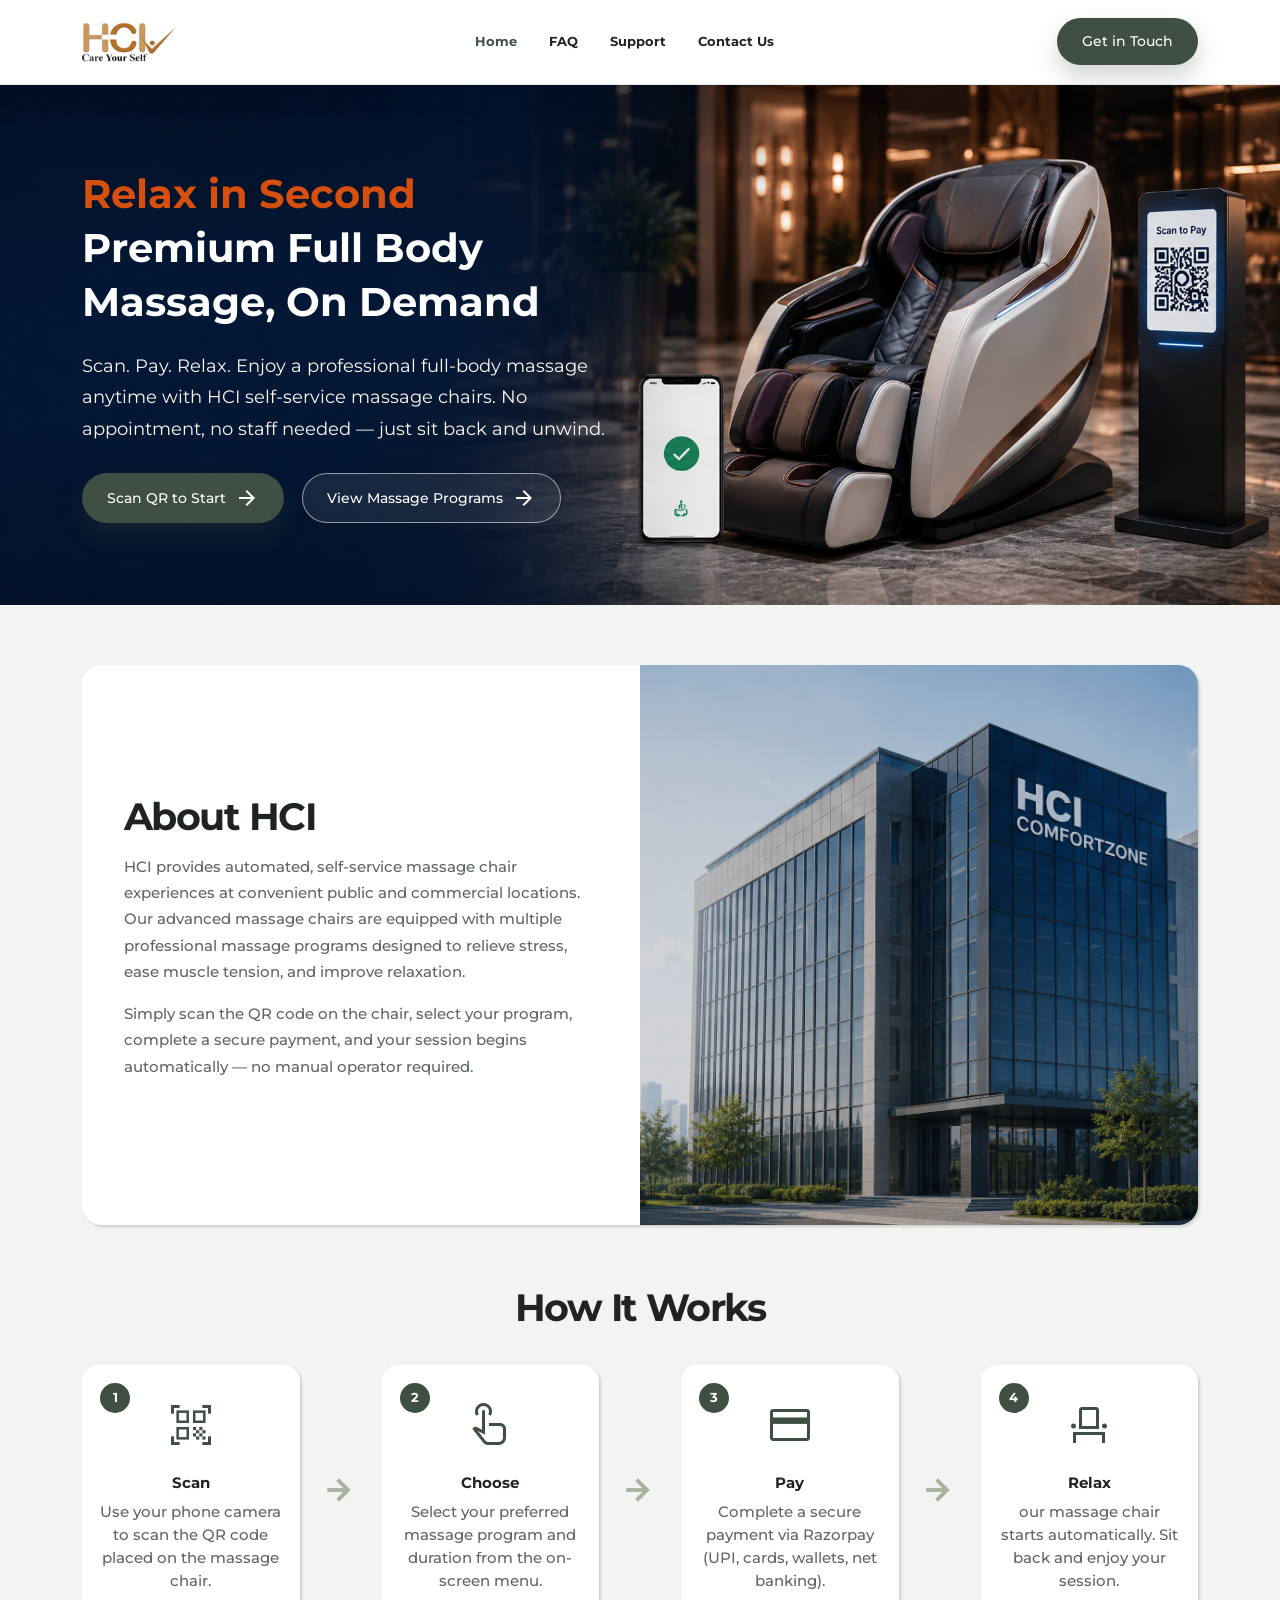
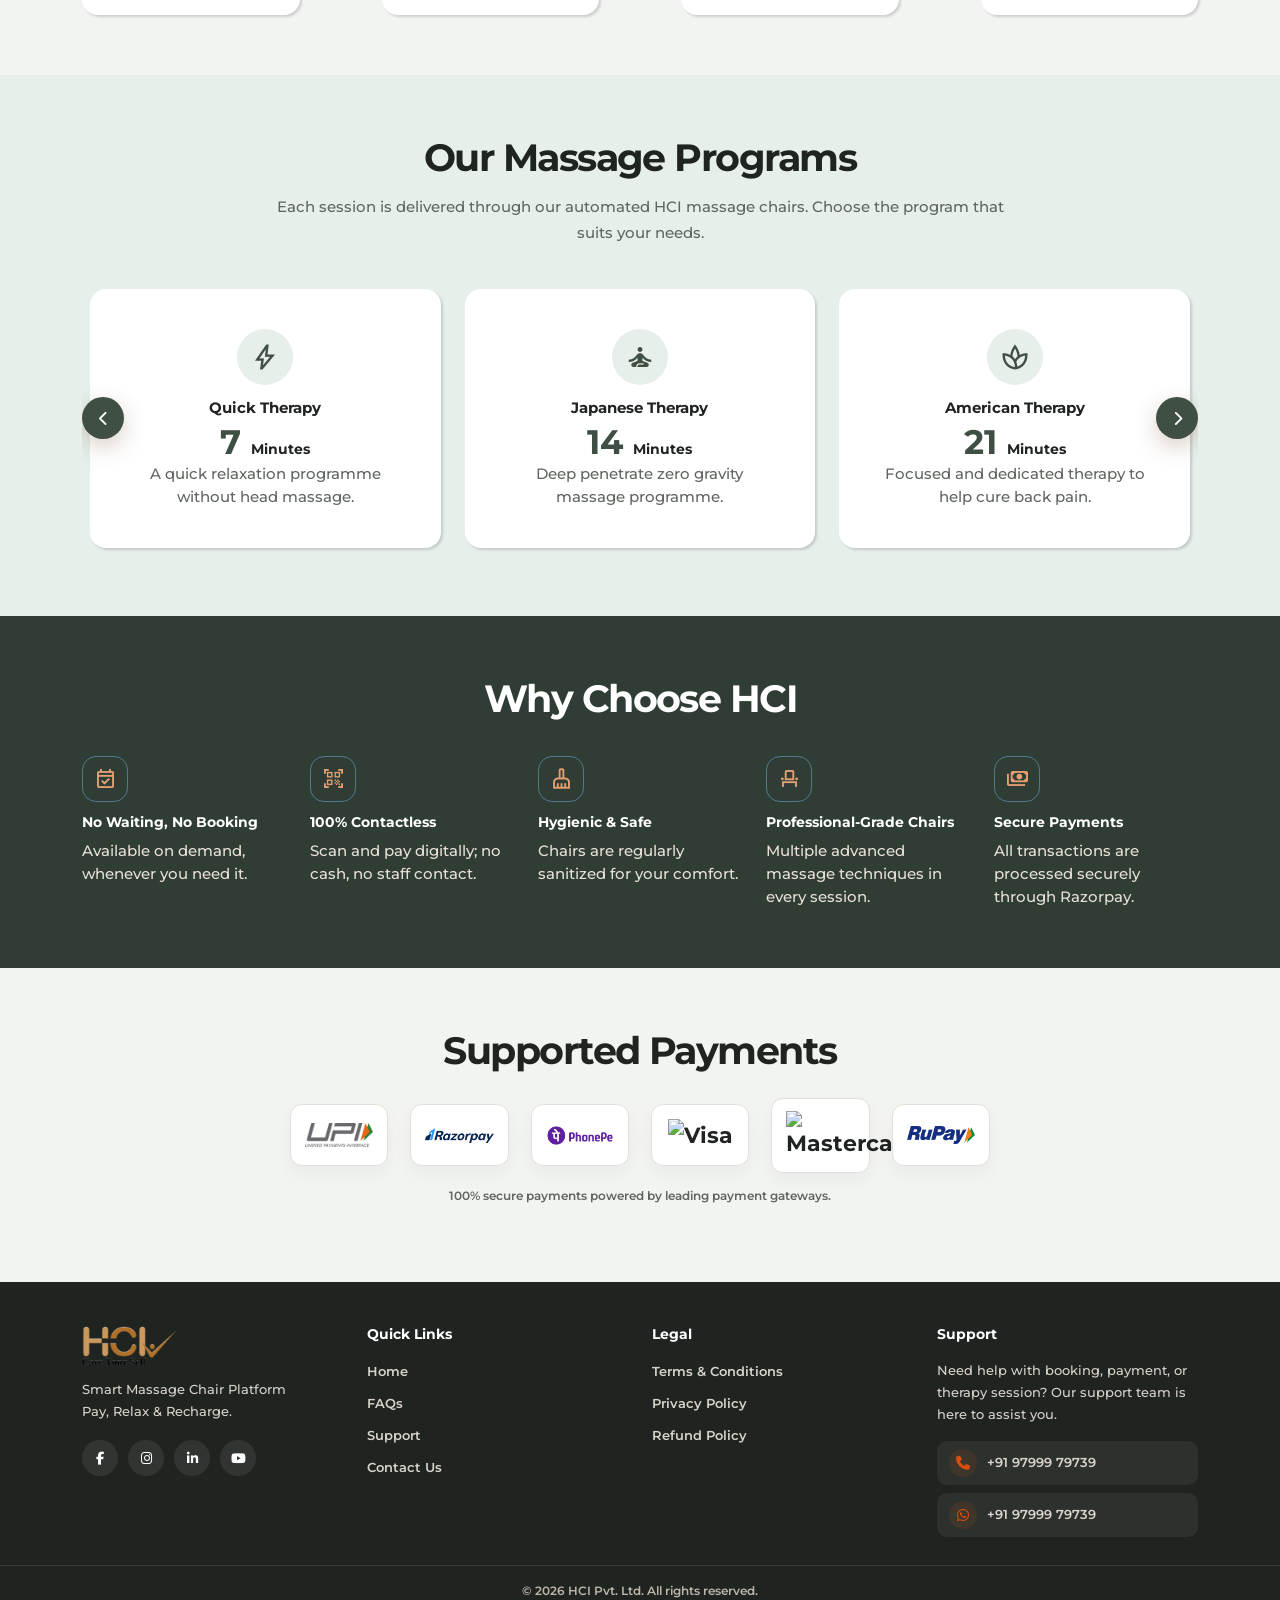
==== commit a9110d0e: "Initial HCI Razorpay HTML project" ====
--- a/index.html
+++ b/index.html
@@ -1,21 +1,57 @@
 <!doctype html>
-
 <html lang="en">
   <head>
     <meta charset="utf-8" />
-    <meta content="width=device-width, initial-scale=1" name="viewport" />
-    <title>HCI Massage Machines Franchise Partner</title>
-    <meta
-      content="Become an HCI Massage Machines Franchise Partner. Join India's growing wellness revolution with premium massage chairs, massagers, support, training and strong ROI opportunity."
+    <meta name="viewport" content="width=device-width, initial-scale=1" />
+
+    <title>
+      HCI Comfortzone | QR Based Self-Service Massage Chair Platform
+    </title>
+
+    <meta
       name="description"
-    />
-    <meta
-      content="HCI franchise, massage chair franchise India, wellness franchise, massage machine dealership, Rotai, Fujiiryoki, massage chair dealer"
+      content="HCI Comfortzone offers QR-based self-service massage chairs where users can scan, pay securely, choose a massage program and enjoy an automated full-body massage session at malls, airports, gyms, hotels, offices and commercial locations."
+    />
+
+    <meta
       name="keywords"
-    />
-    <meta content="Human Care International" name="author" />
-    <meta content="index, follow" name="robots" />
-    <!-- PNG Favicons -->
+      content="HCI Comfortzone, HCI massage chair, QR code massage chair, QR based massage chair, self service massage chair, pay per use massage chair, smart massage chair platform, automated massage chair, IoT massage chair, full body massage chair, massage chair payment system, scan pay relax massage chair, Razorpay massage chair, UPI massage chair payment, massage chair for malls, massage chair for airports, massage chair for hotels, massage chair for gyms, massage chair for offices, commercial massage chair, wellness kiosk, massage chair business, massage programs, quick therapy massage, japanese therapy massage, thai spa therapy, foot therapy massage"
+    />
+
+    <meta name="author" content="HCI Comfortzone" />
+    <meta name="robots" content="index, follow" />
+
+    <link rel="canonical" href="https://your-domain.com/" />
+
+    <meta
+      property="og:title"
+      content="HCI Comfortzone | QR Based Self-Service Massage Chair Platform"
+    />
+    <meta
+      property="og:description"
+      content="Scan, pay and relax with HCI Comfortzone smart self-service massage chairs for malls, airports, gyms, hotels, offices and commercial wellness locations."
+    />
+    <meta property="og:type" content="website" />
+    <meta property="og:url" content="https://your-domain.com/" />
+    <meta
+      property="og:image"
+      content="https://your-domain.com/images/hci-logo.webp"
+    />
+
+    <meta name="twitter:card" content="summary_large_image" />
+    <meta
+      name="twitter:title"
+      content="HCI Comfortzone | Smart Massage Chair Platform"
+    />
+    <meta
+      name="twitter:description"
+      content="QR-based pay-per-use massage chair platform for automated full-body massage sessions."
+    />
+    <meta
+      name="twitter:image"
+      content="https://your-domain.com/images/hci-logo.webp"
+    />
+
     <link
       href="images/favicon-16x16.png"
       rel="icon"
@@ -28,13 +64,11 @@
       sizes="32x32"
       type="image/png"
     />
-    <!-- Apple iPhone -->
     <link
       href="images/apple-touch-icon.png"
       rel="apple-touch-icon"
       sizes="180x180"
     />
-    <!-- Android / PWA -->
     <link
       href="images/android-chrome-192x192.png"
       rel="icon"
@@ -47,54 +81,62 @@
       sizes="512x512"
       type="image/png"
     />
-    <!-- Bootstrap 5 -->
+
     <link
       href="https://cdn.jsdelivr.net/npm/bootstrap@5.3.3/dist/css/bootstrap.min.css"
       rel="stylesheet"
     />
+
     <link
       href="https://cdnjs.cloudflare.com/ajax/libs/font-awesome/6.5.2/css/all.min.css"
       rel="stylesheet"
     />
+
     <link rel="preconnect" href="https://fonts.googleapis.com" />
     <link rel="preconnect" href="https://fonts.gstatic.com" crossorigin />
 
     <link
-      href="https://fonts.googleapis.com/css2?family=Montserrat:wght@300;400;500;600;700;800&display=swap"
+      href="https://fonts.googleapis.com/css2?family=Montserrat:wght@300;400;500;600;700;800;900&display=swap"
       rel="stylesheet"
     />
-    <link href="css/franchise-style.css" rel="stylesheet" />
-    <link href="css/responsive-style.css" rel="stylesheet" />
-
-    <!-- Swiper CSS -->
-    <link
+
+    <link
+      href="https://fonts.googleapis.com/css2?family=Material+Symbols+Outlined:opsz,wght,FILL,GRAD@24,200,0,0"
       rel="stylesheet"
+    />
+
+    <link
       href="https://cdn.jsdelivr.net/npm/swiper@11/swiper-bundle.min.css"
-    />
+      rel="stylesheet"
+    />
+
+    <link href="css/style.css" rel="stylesheet" />
+    <link href="css/responsive.css" rel="stylesheet" />
   </head>
+
   <body>
-
-    <nav class="navbar navbar-expand-lg sticky-top">
+    <!-- Header -->
+
+    <nav class="navbar navbar-expand-lg site-navbar">
       <div class="container">
         <div class="navbar-brand brand-logo">
-          <img src="images/hci-logo.webp" alt="HCI Logo" />
-        </div>
-
-        <a
-          class="btn btn-bosch d-lg-none w-auto mobile-apply-btn"
-          href="#apply"
-        >
-          Apply Now
+          <a href="index.html" aria-label="HCI Home">
+            <img src="images/hci-logo.webp" alt="HCI Logo" />
+          </a>
+        </div>
+
+        <a class="action-btn primary-btn d-lg-none w-auto" href="support.html">
+          Get in Touch
         </a>
 
         <button
+          class="navbar-toggler"
+          type="button"
+          data-bs-toggle="collapse"
+          data-bs-target="#mainNav"
           aria-controls="mainNav"
           aria-expanded="false"
           aria-label="Toggle navigation"
-          class="navbar-toggler"
-          data-bs-target="#mainNav"
-          data-bs-toggle="collapse"
-          type="button"
         >
           <span class="navbar-toggler-icon"></span>
         </button>
@@ -102,1761 +144,515 @@
         <div class="collapse navbar-collapse" id="mainNav">
           <ul class="navbar-nav mx-auto mb-2 mb-lg-0">
             <li class="nav-item">
-              <a class="nav-link" href="#store">Brand Store</a>
+              <a class="nav-link active" href="index.html">Home</a>
             </li>
+
             <li class="nav-item">
-              <a class="nav-link" href="#why">Why HCI</a>
+              <a class="nav-link" href="faq.html">FAQ</a>
             </li>
+
             <li class="nav-item">
-              <a class="nav-link" href="#benefits">Benefits</a>
+              <a class="nav-link" href="support.html">Support</a>
             </li>
+
             <li class="nav-item">
-              <a class="nav-link" href="#investments">Investment</a>
-            </li>
-            <li class="nav-item">
-              <a class="nav-link" href="#product-list">Products</a>
-            </li>
-            <li class="nav-item">
-              <a class="nav-link" href="#contact">Contact Us</a>
+              <a class="nav-link" href="contact-us.html">Contact Us</a>
             </li>
           </ul>
 
-          <a class="btn btn-bosch d-none d-lg-block" href="#apply">Apply Now</a>
+          <a
+            class="action-btn primary-btn d-none d-lg-block"
+            href="support.html"
+          >
+            Get in Touch
+          </a>
         </div>
       </div>
     </nav>
 
-    <div class="top-color-line"></div>
-
-    <header class="hero">
-      <div class="container position-relative">
-        <div class="row align-items-center g-4">
-          <div class="col-lg-6 order-2 order-lg-1">
-            <span class="hero-kicker"
-              ><i class="fa-solid fa-store"></i> Massage Machines
-              Franchise</span
+    <main>
+      <!-- Hero Section -->
+      <section class="hero-section">
+        <div class="container">
+          <div class="row align-items-center">
+            <div class="col-lg-6">
+              <div class="hero-content">
+                <h1>
+                  <span>Relax in Second</span>
+                  Premium Full Body Massage, On Demand
+                </h1>
+
+                <p>
+                  Scan. Pay. Relax. Enjoy a professional full-body massage
+                  anytime with HCI self-service massage chairs. No appointment,
+                  no staff needed — just sit back and unwind.
+                </p>
+
+                <div class="hero-actions">
+                  <a class="action-btn primary-btn" href="#contact">
+                    Scan QR to Start
+                    <i class="material-symbols-outlined">arrow_forward</i>
+                  </a>
+
+                  <a class="action-btn outline-btn" href="#plans">
+                    View Massage Programs
+                    <i class="material-symbols-outlined">arrow_forward</i>
+                  </a>
+                </div>
+              </div>
+            </div>
+          </div>
+        </div>
+      </section>
+
+      <!-- About Section -->
+      <section class="section-container" id="about">
+        <div class="container">
+          <div class="about-box">
+            <div class="row g-0">
+              <div class="col-lg-6">
+                <div class="row g-0 h-100 align-items-center">
+                  <div class="col-md-12">
+                    <div class="about-content">
+                      <h2>About HCI</h2>
+
+                      <p>
+                        HCI provides automated, self-service massage chair
+                        experiences at convenient public and commercial
+                        locations. Our advanced massage chairs are equipped with
+                        multiple professional massage programs designed to
+                        relieve stress, ease muscle tension, and improve
+                        relaxation.
+                      </p>
+
+                      <p>
+                        Simply scan the QR code on the chair, select your
+                        program, complete a secure payment, and your session
+                        begins automatically — no manual operator required.
+                      </p>
+                    </div>
+                  </div>
+                </div>
+              </div>
+
+              <div class="col-lg-6">
+                <div class="building-visual"></div>
+              </div>
+            </div>
+          </div>
+        </div>
+      </section>
+
+      <!-- How It Works Section -->
+      <section class="section-container pt-0" id="how-it-works">
+        <div class="container">
+          <div class="section-title">
+            <h2>How It Works</h2>
+          </div>
+
+          <div class="steps-wrap">
+            <article class="step-card">
+              <span class="step-number">1</span>
+
+              <div class="step-icon">
+                <i class="material-symbols-outlined">qr_code_scanner</i>
+              </div>
+
+              <h3>Scan</h3>
+
+              <p>
+                Use your phone camera to scan the QR code placed on the massage
+                chair.
+              </p>
+            </article>
+
+            <article class="step-card">
+              <span class="step-number">2</span>
+
+              <div class="step-icon">
+                <i class="material-symbols-outlined">touch_app</i>
+              </div>
+
+              <h3>Choose</h3>
+
+              <p>
+                Select your preferred massage program and duration from the
+                on-screen menu.
+              </p>
+            </article>
+
+            <article class="step-card">
+              <span class="step-number">3</span>
+
+              <div class="step-icon">
+                <i class="material-symbols-outlined">credit_card</i>
+              </div>
+
+              <h3>Pay</h3>
+
+              <p>
+                Complete a secure payment via Razorpay (UPI, cards, wallets, net
+                banking).
+              </p>
+            </article>
+
+            <article class="step-card">
+              <span class="step-number">4</span>
+
+              <div class="step-icon">
+                <i class="material-symbols-outlined">event_seat</i>
+              </div>
+
+              <h3>Relax</h3>
+
+              <p>
+                our massage chair starts automatically. Sit back and enjoy your
+                session.
+              </p>
+            </article>
+          </div>
+        </div>
+      </section>
+
+      <!-- Plans Section -->
+      <section class="section-container bglight01" id="plans">
+        <div class="container">
+          <div class="section-title">
+            <h2>Our Massage Programs</h2>
+
+            <p>
+              Each session is delivered through our automated HCI massage
+              chairs. Choose the program that suits your needs.
+            </p>
+          </div>
+
+          <div class="slider-wrapper">
+            <button
+              class="slide-prev"
+              type="button"
+              aria-label="Previous slide"
             >
-            <h1 class="hero-title">
-              Become an <span>HCI</span> Franchise Partner
-            </h1>
-            <p class="hero-desc">
-              Join India's growing wellness revolution. Partner with HCI to
-              bring premium massage and relaxation technology to your city,
-              backed by a trusted brand, proven business model, and complete
-              operational support.
-            </p>
-            <div class="hero-points">
-              <div class="hero-point">
-                <i class="fa-solid fa-award"></i> Global brand with premium
-                products
-              </div>
-              <div class="hero-point">
-                <i class="fa-solid fa-handshake-angle"></i> Proven business
-                model with strong support
-              </div>
-              <div class="hero-point">
-                <i class="fa-solid fa-chart-line"></i> High ROI and market
-                exclusivity
-              </div>
-            </div>
-            <div class="d-flex gap-3 flex-wrap">
-              <a class="btn btn-bosch" href="#apply">Apply for Franchise →</a>
-              <a class="btn btn-outline-bosch" href="#why">View Benefits</a>
-            </div>
-          </div>
-          <div class="col-lg-6 order-1 order-lg-2">
-            <div class="hero-card">
-              <div class="appliance-stage">
-                <img
-                  alt="Premium HCI massage chair showroom"
-                  src="images/herobanner01.webp"
-                />
-                <div class="badge-100"><small>HCI</small>15+ Years Legacy</div>
-              </div>
-            </div>
-          </div>
-        </div>
-      </div>
-    </header>
-
-    <section class="section-space" id="store">
-      <div class="container">
-        <div class="row align-items-center g-4">
-          <div class="col-md-5 order-2 order-md-1">
-            <span class="section-tag"
-              ><i class="fa-solid fa-circle-dot"></i> Join the HCI Legacy</span
-            >
-            <h2 class="section-title">Join the HCI Legacy</h2>
-            <p class="section-desc">
-              India’s trusted massage chair manufacturer, dealer, and seller.
-              Delivering advanced wellness solutions nationwide through premium
-              global brands Fujiiryoki and Rotai, combining innovation, comfort,
-              reliability, and exceptional customer support.
-            </p>
-          </div>
-          <div class="col-md-7 order-1 order-md-2">
-            <div class="image-card">
-              <img src="images/section01.webp" alt="Join the HCI Legacy" />
-            </div>
-          </div>
-        </div>
-        <div class="row align-items-center g-4 mt-0 mt-md-5">
-          <div class="col-md-7">
-            <div class="image-card">
-              <img
-                alt="HCI brand store showroom concept"
-                src="images/section02.webp"
-              />
-            </div>
-          </div>
-          <div class="col-md-5">
-            <span class="section-tag"
-              ><i class="fa-solid fa-store"></i> Brand Store</span
-            >
-            <h2 class="section-title">Take look at our HCI Brand Store</h2>
-            <p class="section-desc">
-              A premium store environment designed to showcase modern
-              appliances, deliver product experience and create customer
-              confidence from the first visit.
-            </p>
-          </div>
-        </div>
-      </div>
-    </section>
-    <section class="section-space section-soft" id="why">
-      <div class="container">
-        <div class="text-center mb-4 mb-md-4">
-          <span class="section-tag justify-content-center"
-            ><i class="fa-solid fa-thumbs-up"></i> Why Partner with HCI?</span
-          >
-          <h2 class="section-title">Why Partner with HCI?</h2>
-        </div>
-
-        <div class="slider-wrapper">
-          <!-- LEFT ARROW -->
-          <div class="slide-prev">
-            <i class="fa-solid fa-chevron-left"></i>
-          </div>
-
-          <!-- RIGHT ARROW -->
-          <div class="slide-next">
-            <i class="fa-solid fa-chevron-right"></i>
-          </div>
-
-          <div class="swiper card-swiper">
-            <div class="swiper-wrapper">
-              <div class="swiper-slide">
-                <div class="partner-card">
-                  <div class="partner-img">
-                    <img src="images/card01.webp" alt="Established Brand" />
+              <i class="fa-solid fa-chevron-left"></i>
+            </button>
+
+            <button class="slide-next" type="button" aria-label="Next slide">
+              <i class="fa-solid fa-chevron-right"></i>
+            </button>
+
+            <div class="swiper card-swiper">
+              <div class="swiper-wrapper">
+                <div class="swiper-slide">
+                  <article class="plan-card">
+                    <div class="plan-icon">
+                      <i class="material-symbols-outlined">bolt</i>
+                    </div>
+
+                    <h3>Quick Therapy</h3>
+
+                    <strong>7 <span>Minutes</span></strong>
+
+                    <p>A quick relaxation programme without head massage.</p>
+                  </article>
+                </div>
+
+                <div class="swiper-slide">
+                  <article class="plan-card">
+                    <div class="plan-icon">
+                      <i class="material-symbols-outlined">self_improvement</i>
+                    </div>
+
+                    <h3>Japanese Therapy</h3>
+
+                    <strong>14 <span>Minutes</span></strong>
+
+                    <p>Deep penetrate zero gravity massage programme.</p>
+                  </article>
+                </div>
+
+                <div class="swiper-slide">
+                  <article class="plan-card">
+                    <div class="plan-icon">
+                      <i class="material-symbols-outlined">spa</i>
+                    </div>
+
+                    <h3>American Therapy</h3>
+
+                    <strong>21 <span>Minutes</span></strong>
+
+                    <p>Focused and dedicated therapy to help cure back pain.</p>
+                  </article>
+                </div>
+
+                <div class="swiper-slide">
+                  <article class="plan-card">
+                    <div class="plan-icon">
+                      <i class="material-symbols-outlined">spa</i>
+                    </div>
+
+                    <h3>Thai Spa Therapy</h3>
+
+                    <strong>28 <span>Minutes</span></strong>
+
+                    <p>
+                      Researched and scientific therapy for full body
+                      relaxation.
+                    </p>
+                  </article>
+                </div>
+
+                <div class="swiper-slide">
+                  <article class="plan-card">
+                    <div class="plan-icon">
+                      <i class="material-symbols-outlined">accessibility_new</i>
+                    </div>
+
+                    <h3>Hongkong Therapy</h3>
+
+                    <strong>35 <span>Minutes</span></strong>
+
+                    <p>Focused, hard and full body stretch therapy.</p>
+                  </article>
+                </div>
+
+                <div class="swiper-slide">
+                  <article class="plan-card">
+                    <div class="plan-icon">
+                      <i class="material-symbols-outlined">footprint</i>
+                    </div>
+
+                    <h3>Foot Therapy</h3>
+
+                    <strong>10 <span>Minutes</span></strong>
+
+                    <p>Tui-na leg massager therapy with reflexology.</p>
+                  </article>
+                </div>
+              </div>
+            </div>
+          </div>
+        </div>
+      </section>
+
+      <!-- Features Section -->
+      <section class="section-container bgdark01" id="features">
+        <div class="container">
+          <div class="section-title">
+            <h2>Why Choose HCI</h2>
+          </div>
+
+          <div class="feature-grid">
+            <article class="feature-card">
+              <i class="material-symbols-outlined">event_available</i>
+
+              <h3>No Waiting, No Booking</h3>
+
+              <p>Available on demand, whenever you need it.</p>
+            </article>
+
+            <article class="feature-card">
+              <i class="material-symbols-outlined">qr_code_scanner</i>
+
+              <h3>100% Contactless</h3>
+
+              <p>Scan and pay digitally; no cash, no staff contact.</p>
+            </article>
+
+            <article class="feature-card">
+              <i class="material-symbols-outlined">cleaning_services</i>
+
+              <h3>Hygienic & Safe</h3>
+
+              <p>Chairs are regularly sanitized for your comfort.</p>
+            </article>
+
+            <article class="feature-card">
+              <i class="material-symbols-outlined">event_seat</i>
+
+              <h3>Professional-Grade Chairs</h3>
+
+              <p>Multiple advanced massage techniques in every session.</p>
+            </article>
+
+            <article class="feature-card">
+              <i class="material-symbols-outlined">payments</i>
+
+              <h3>Secure Payments</h3>
+
+              <p>All transactions are processed securely through Razorpay.</p>
+            </article>
+          </div>
+        </div>
+      </section>
+
+      <!-- Supported Payments Section -->
+      <section
+        class="section-container"
+        id="payments"
+        aria-label="Supported payment methods"
+      >
+        <div class="container">
+          <div class="section-title mb-4">
+            <h2>Supported Payments</h2>
+          </div>
+
+          <div class="payment-logos">
+            <div class="pay-logo">
+              <img src="images/upi-lg.png" alt="UPI" />
+            </div>
+
+            <div class="pay-logo">
+              <img src="images/razorpay-lg.png" alt="Razorpay" />
+            </div>
+
+            <div class="pay-logo">
+              <img src="images/phonepe-lg.png" alt="PhonePe" />
+            </div>
+
+            <div class="pay-logo">
+              <img src="images/visa-lg.webp" alt="Visa" />
+            </div>
+
+            <div class="pay-logo">
+              <img src="images/mastercard-lg.png" alt="Mastercard" />
+            </div>
+
+            <div class="pay-logo">
+              <img src="images/rupay-lg.png" alt="RuPay" />
+            </div>
+          </div>
+
+          <p class="payment-note">
+            100% secure payments powered by leading payment gateways.
+          </p>
+        </div>
+      </section>
+    </main>
+
+    <!-- Footer -->
+
+    <footer class="site-footer" id="contact">
+      <div class="footer-top">
+        <div class="container">
+          <div class="row g-4">
+            <div class="col-lg-3 col-md-6">
+              <div class="footer-logo brand-logo">
+                <a href="index.html" aria-label="HCI Home">
+                  <img src="images/hci-logo.webp" alt="HCI Logo" />
+                </a>
+              </div>
+
+              <p>
+                Smart Massage Chair Platform<br />
+                Pay, Relax &amp; Recharge.
+              </p>
+
+              <div class="social-links">
+                <a
+                  href="https://www.facebook.com/humancareinternational"
+                  aria-label="Facebook"
+                  target="_blank"
+                  rel="noopener noreferrer"
+                >
+                  <i class="fa-brands fa-facebook-f"></i>
+                </a>
+
+                <a
+                  href="https://www.instagram.com/hci_massagechair?igsh=MXA0cTN0d2txMjF3Nw=="
+                  aria-label="Instagram"
+                  target="_blank"
+                  rel="noopener noreferrer"
+                >
+                  <i class="fa-brands fa-instagram"></i>
+                </a>
+
+                <a
+                  href="https://linkedin.com/company/humancarei"
+                  aria-label="LinkedIn"
+                  target="_blank"
+                  rel="noopener noreferrer"
+                >
+                  <i class="fa-brands fa-linkedin-in"></i>
+                </a>
+
+                <a
+                  href="https://www.youtube.com/channel/UCOSgvTB6vLhinB1q3JNfEvg"
+                  aria-label="YouTube"
+                  target="_blank"
+                  rel="noopener noreferrer"
+                >
+                  <i class="fa-brands fa-youtube"></i>
+                </a>
+              </div>
+            </div>
+
+            <div class="col-lg-3 col-md-6">
+              <h3>Quick Links</h3>
+
+              <ul>
+                <li><a href="index.html">Home</a></li>
+                <li><a href="faq.html">FAQs</a></li>
+                <li><a href="support.html">Support</a></li>
+                <li><a href="contact-us.html">Contact Us</a></li>
+              </ul>
+            </div>
+
+            <div class="col-lg-3 col-md-6" id="legal">
+              <h3>Legal</h3>
+
+              <ul>
+                <li>
+                  <a href="terms-conditions.html">Terms &amp; Conditions</a>
+                </li>
+                <li><a href="privacy-policy.html">Privacy Policy</a></li>
+                <li><a href="refund-policy.html">Refund Policy</a></li>
+              </ul>
+            </div>
+
+            <div class="col-lg-3 col-md-6">
+              <h3>Support</h3>
+
+              <p>
+                Need help with booking, payment, or therapy session? Our support
+                team is here to assist you.
+              </p>
+
+              <ul class="footer-contact-list">
+                <li>
+                  <div class="footer-contact-item">
+                    <i class="fa-solid fa-phone"></i>
+                    <span>+91 97999 79739</span>
                   </div>
-                  <h3>Established Brand</h3>
-                  <p>
-                    Trusted name in India's massage and wellness industry with a
-                    strong market presence.
-                  </p>
-                </div>
-              </div>
-
-              <div class="swiper-slide">
-                <div class="partner-card">
-                  <div class="partner-img">
-                    <img src="images/card02.webp" alt="Extensive Support" />
+                </li>
+
+                <li>
+                  <div class="footer-contact-item">
+                    <i class="fa-brands fa-whatsapp"></i>
+                    <span>+91 97999 79739</span>
                   </div>
-                  <h3>Extensive Support</h3>
-                  <p>
-                    Comprehensive assistance including training, marketing,
-                    sales guidance, and after-sales service.
-                  </p>
-                </div>
-              </div>
-
-              <div class="swiper-slide">
-                <div class="partner-card">
-                  <div class="partner-img">
-                    <img src="images/card03.webp" alt="High Market Demand" />
-                  </div>
-                  <h3>High Market Demand</h3>
-                  <p>
-                    Growing consumer focus on wellness, relaxation, and
-                    preventive healthcare drives demand.
-                  </p>
-                </div>
-              </div>
-
-              <div class="swiper-slide">
-                <div class="partner-card">
-                  <div class="partner-img">
-                    <img src="images/card04.webp" alt="Product Excellence" />
-                  </div>
-                  <h3>Product Excellence</h3>
-                  <p>
-                    Premium massage chairs and wellness products featuring
-                    advanced technology and reliable performance.
-                  </p>
-                </div>
-              </div>
-
-              <div class="swiper-slide">
-                <div class="partner-card">
-                  <div class="partner-img">
-                    <img src="images/card05.webp" alt="Proven Business Model" />
-                  </div>
-                  <h3>Proven Business Model</h3>
-                  <p>
-                    Successful dealership and distribution network designed for
-                    sustainable growth and profitability.
-                  </p>
-                </div>
-              </div>
-            </div>
-          </div>
-        </div>
-      </div>
-    </section>
-    <section class="section-space" id="benefits">
-      <div class="container">
-        <div class="text-center mb-4 mb-md-5">
-          <span class="section-tag"
-            ><i class="fa-solid fa-gift"></i> Franchise Benefits</span
-          >
-          <h2 class="section-title">What’s In It For You</h2>
-          <p class="section-desc mx-auto">
-            A franchise ecosystem built with premium brand value, operational
-            guidance and business support to help partners grow with confidence.
-          </p>
-        </div>
-
-        <div class="row g-4">
-          <div class="col-md-6">
-            <div class="benefit-card">
-              <div class="benefit-icon">
-                <i class="fa-solid fa-medal"></i>
-              </div>
-              <div>
-                <h3>Exclusive Territory Rights</h3>
-                <p>
-                  Gain exclusive dealership access to a high-potential territory
-                  in your city, with protected market presence and reduced local
-                  competition.
-                </p>
-              </div>
-            </div>
-          </div>
-          <div class="col-md-6">
-            <div class="benefit-card">
-              <div class="benefit-icon">
-                <i class="fa-solid fa-chalkboard-user"></i>
-              </div>
-              <div>
-                <h3>World-Class Training</h3>
-                <p>
-                  Comprehensive training for you and your staff — covering
-                  product knowledge, customer service, and sales techniques
-                  across HCI's massage chair and massager range.
-                </p>
-              </div>
-            </div>
-          </div>
-          <div class="col-md-6">
-            <div class="benefit-card">
-              <div class="benefit-icon">
-                <i class="fa-solid fa-arrow-trend-up"></i>
-              </div>
-              <div>
-                <h3>Marketing &amp; Advertising Support</h3>
-                <p>
-                  Benefit from HCI's national marketing campaigns along with
-                  local advertising support through digital and physical
-                  collateral.
-                </p>
-              </div>
-            </div>
-          </div>
-          <div class="col-md-6">
-            <div class="benefit-card">
-              <div class="benefit-icon">
-                <i class="fa-solid fa-certificate"></i>
-              </div>
-              <div>
-                <h3>Certified &amp; Trusted Brand</h3>
-                <p>
-                  Sell with confidence — every HCI product is backed by ISO
-                  13485:2016, CE, and RoHS certifications, plus the legacy of
-                  Fujiiryoki, trusted since 1954.
-                </p>
-              </div>
-            </div>
-          </div>
-          <div class="col-md-6">
-            <div class="benefit-card">
-              <div class="benefit-icon">
-                <i class="fa-solid fa-headset"></i>
-              </div>
-              <div>
-                <h3>Ongoing Operational Support</h3>
-                <p>
-                  Our dedicated support team is available at all times to assist
-                  you with every aspect of your business operations.
-                </p>
-              </div>
-            </div>
-          </div>
-          <div class="col-md-6">
-            <div class="benefit-card">
-              <div class="benefit-icon">
-                <i class="fa-solid fa-boxes-stacked"></i>
-              </div>
-              <div>
-                <h3>Wide, High-Demand Product Range</h3>
-                <p>
-                  Access 30+ products across massage chairs, massagers, and
-                  fitness equipment — a diverse, in-demand portfolio that keeps
-                  customers coming back.
-                </p>
-              </div>
-            </div>
-          </div>
-        </div>
-      </div>
-    </section>
-    <section class="section-space section-soft">
-      <div class="container">
-        <div class="row align-items-center g-4">
-          <div class="col-lg-6">
-            <div class="image-card">
-              <img
-                alt="Business owner looking at growth opportunity"
-                src="images/section03.webp"
-              />
-            </div>
-          </div>
-          <div class="col-lg-6">
-            <div class="for-you-box">
-              <span class="section-tag"
-                ><i class="fa-solid fa-user-check"></i> Eligibility</span
-              >
-              <h2 class="section-title">This Is for You If You</h2>
-              <ul class="check-list">
-                <li>
-                  <i class="fa-solid fa-check-circle"></i> Want to start a
-                  profitable business in the wellness industry
-                </li>
-                <li>
-                  <i class="fa-solid fa-check-circle"></i> Have strong local
-                  market connections and networking skills
-                </li>
-                <li>
-                  <i class="fa-solid fa-check-circle"></i> Are passionate about
-                  premium lifestyle and wellness products
-                </li>
-                <li>
-                  <i class="fa-solid fa-check-circle"></i> Can manage sales
-                  operations or appoint a dedicated sales executive
-                </li>
-
-                <li>
-                  <i class="fa-solid fa-check-circle"></i> Want to represent
-                  trusted global brands like Fujiiryoki and Rotai
-                </li>
-
-                <li>
-                  <i class="fa-solid fa-check-circle"></i> Are looking for a
-                  scalable business with long-term growth potential
                 </li>
               </ul>
             </div>
           </div>
         </div>
       </div>
-    </section>
-    <section class="section-space" id="investments">
-      <div class="container">
-        <div class="mb-4 mb-md-5">
-          <span class="section-tag"
-            ><i class="fa-solid fa-indian-rupee-sign"></i> Setup Details</span
-          >
-          <h2 class="section-title">Investment &amp; Setup Details</h2>
-        </div>
-        <div class="row g-4">
-          <div class="col-md-6 col-lg-4">
-            <div class="setup-card">
-              <div class="setup-icon">
-                <i class="fa-solid fa-building-columns"></i>
-              </div>
-              <h3>Total Investment</h3>
-              <p>
-                Become an HCI franchise partner with an investment starting at
-                ₹12 Lakh. Investment requirements may vary based on location and
-                business model.
-              </p>
-            </div>
-          </div>
-          <div class="col-md-6 col-lg-4">
-            <div class="setup-card">
-              <div class="setup-icon"><i class="fa-solid fa-building"></i></div>
-              <h3>Store Size</h3>
-              <p>
-                A minimum showroom space of 500 sq. ft. is recommended to
-                effectively display massage chairs, wellness products, and
-                provide live product demonstrations.
-              </p>
-            </div>
-          </div>
-          <div class="col-md-12 col-lg-4">
-            <div class="setup-card">
-              <div class="setup-icon">
-                <i class="fa-solid fa-sack-dollar"></i>
-              </div>
-              <h3>Expected ROI</h3>
-              <p>
-                Franchise partners have the opportunity to earn a healthy ROI,
-                supported by growing demand for wellness and massage products,
-                effective operations, and strategic location selection.
-              </p>
-            </div>
-          </div>
-        </div>
-      </div>
-    </section>
-
-       <!-- ===== PRODUCT DETAILS ===== -->
-
-    <section class="section-space section-soft" id="product-list">
-
-        <div class="container">
-
-            <div class="text-center mb-4 mb-md-5">
-                <span class="section-tag justify-content-center">
-                    <i class="fa-solid fa-chart-bar"></i> Product Portfolio
-                </span>
-                <h2 class="section-title">Our Products & Dealer Margins</h2>
-                <p class="section-desc mx-auto">
-                    Explore our premium massage chair range across HCI, ROTAI & Fujiiryoki — with transparent dealer
-                    margins up to 55%. Hover on any product to view full details.
-                </p>
-            </div>
-
-            <!-- Tabs -->
-            <ul class="nav product-tabs justify-content-center mb-5" id="productTabs" role="tablist">
-                <li class="nav-item" role="presentation">
-                    <button class="nav-link active" id="all-products-tab" data-bs-toggle="tab"
-                        data-bs-target="#all-products" type="button" role="tab" aria-controls="all-products"
-                        aria-selected="true">
-                        All Products
-                    </button>
-                </li>
-                <li class="nav-item" role="presentation">
-                    <button class="nav-link" id="hci-range-tab" data-bs-toggle="tab" data-bs-target="#hci-range"
-                        type="button" role="tab" aria-controls="hci-range" aria-selected="false">
-                        HCI Range
-                    </button>
-                </li>
-                <li class="nav-item" role="presentation">
-                    <button class="nav-link" id="rotai-range-tab" data-bs-toggle="tab" data-bs-target="#rotai-range"
-                        type="button" role="tab" aria-controls="rotai-range" aria-selected="false">
-                        ROTAI Range
-                    </button>
-                </li>
-                <li class="nav-item" role="presentation">
-                    <button class="nav-link" id="fujiiryoki-range-tab" data-bs-toggle="tab"
-                        data-bs-target="#fujiiryoki-range" type="button" role="tab" aria-controls="fujiiryoki-range"
-                        aria-selected="false">
-                        Fujiiryoki Range
-                    </button>
-                </li>
-            </ul>
-
-            <!-- Tab Content -->
-            <div class="tab-content" id="productTabsContent">
-                <!-- All Products -->
-                <div class="tab-pane fade show active" id="all-products" role="tabpanel"
-                    aria-labelledby="all-products-tab">
-                    <div class="slider-wrapper product-slider-wrapper">
-                        <button class="product-slide-prev" type="button" aria-label="Previous product">
-                            <i class="fa-solid fa-chevron-left"></i>
-                        </button>
-                        <button class="product-slide-next" type="button" aria-label="Next product">
-                            <i class="fa-solid fa-chevron-right"></i>
-                        </button>
-
-                        <div class="swiper product-card-swiper">
-                            <div class="swiper-wrapper">
-                               
-                                
-   <!-- HCI products only -->
-                                <div class="swiper-slide">
-                                    <div class="partner-card product-card">
-                                        <div class="partner-img">
-                                            <img src="images/product01.webp" alt="HCI eRelaxic Neo Massage Chair" loading="lazy"
-                                                decoding="async" /><span class="product-brand-tag hci-tag">HCI</span>
-                                        </div>
-                                        <h3>HCI eRelaxic Neo Massage Chair</h3>
-                                        <div class="product-description">
-                                            <strong>Benefits -</strong> Stress Relief & Recovery
-                                        </div>
-                                        <div class="product-description">
-                                            <strong>Technology -</strong> Multiple Massage Modes & Comfort
-                                        </div>
-                                    </div>
-                                </div>
-                                <div class="swiper-slide">
-                                    <div class="partner-card product-card">
-                                        <div class="partner-img">
-                                            <img src="images/product02.webp" alt="HCI eRelaxic Pro 5D Massage Chair" loading="lazy"
-                                                decoding="async" /><span class="product-brand-tag hci-tag">HCI</span>
-                                        </div>
-                                        <h3>HCI eRelaxic Pro 5D Massage Chair</h3>
-                                        <div class="product-description">
-                                            <strong>Benefits -</strong> Full Body Comfort & Recovery
-                                        </div>
-                                        <div class="product-description">
-                                            <strong>Technology -</strong> Smart 5D Rollers & AI
-                                        </div>
-                                    </div>
-                                </div>
-                                <div class="swiper-slide">
-                                    <div class="partner-card product-card">
-                                        <div class="partner-img">
-                                            <img src="images/product03.webp" alt="HCI eRelaxic Advanced Electric Massage Chair" loading="lazy"
-                                                decoding="async" /><span class="product-brand-tag hci-tag">HCI</span>
-                                        </div>
-                                        <h3>HCI eRelaxic Advanced Electric Massage Chair</h3>
-                                        <div class="product-description">
-                                            <strong>Benefits -</strong> Relieves Tension & Stress
-                                        </div>
-                                        <div class="product-description">
-                                            <strong>Technology -</strong> Smart Massage & Body Scanning
-
-                                        </div>
-                                    </div>
-                                </div>
-                                <div class="swiper-slide">
-                                    <div class="partner-card product-card">
-                                        <div class="partner-img">
-                                            <img src="images/product04.webp" alt="HCI eZen Advanced 3d Electric Massage Chair" loading="lazy"
-                                                decoding="async" /><span class="product-brand-tag hci-tag">HCI</span>
-                                        </div>
-                                        <h3>HCI eZen Advanced 3d Electric Massage Chair</h3>
-                                        <div class="product-description">
-                                            <strong>Benefits -</strong> Full Body Comfort & Recovery
-                                        </div>
-                                        <div class="product-description">
-                                            <strong>Technology -</strong> Intelligent 3D Roller System
-
-                                        </div>
-                                    </div>
-                                </div>
-                                <div class="swiper-slide">
-                                    <div class="partner-card product-card">
-                                        <div class="partner-img">
-                                            <img src="images/product05.webp" alt="HCI eRelaxic Lite Sonic Wave Full Body Massage Chair" loading="lazy"
-                                                decoding="async" /><span class="product-brand-tag hci-tag">HCI</span>
-                                        </div>
-                                        <h3>HCI eRelaxic Lite Sonic Wave Full Body Massage Chair</h3>
-                                        <div class="product-description">
-                                            <strong>Benefits -</strong> 24 Automatic Massage Programs
-                                        </div>
-                                        <div class="product-description">
-                                            <strong>Technology -</strong> 4D technology & smart customization
-
-                                        </div>
-                                    </div>
-                                </div>
-                                <div class="swiper-slide">
-                                    <div class="partner-card product-card">
-                                        <div class="partner-img">
-                                            <img src="images/product06.webp" alt="HCI eGenki Pro 4d Massage Chair" loading="lazy"
-                                                decoding="async" /><span class="product-brand-tag hci-tag">HCI</span>
-                                        </div>
-                                        <h3>HCI eGenki Pro 4d Massage Chair</h3>
-                                        <div class="product-description">
-                                            <strong>Benefits -</strong> Relieves Stress, Body Tension
-
-                                        </div>
-                                        <div class="product-description">
-                                            <strong>Technology -</strong> Smart 4D Body Scanning
-
-                                        </div>
-                                    </div>
-                                </div>
-                                <div class="swiper-slide">
-                                    <div class="partner-card product-card">
-                                        <div class="partner-img">
-                                            <img src="images/product07.webp" alt="HCI eGenki Massage Chair" loading="lazy"
-                                                decoding="async" /><span class="product-brand-tag hci-tag">HCI</span>
-                                        </div>
-                                        <h3>HCI eGenki Massage Chair</h3>
-                                        <div class="product-description">
-                                            <strong>Benefits -</strong> 4D Robotic Massage
-
-                                        </div>
-                                        <div class="product-description">
-                                            <strong>Technology -</strong> Dual Zero Gravity Recline
-                                        </div>
-                                    </div>
-                                </div>
-                                <div class="swiper-slide">
-                                    <div class="partner-card product-card">
-                                        <div class="partner-img">
-                                            <img src="images/product08.webp" alt="HCI eMedico Pro 3D Massage Chair" loading="lazy"
-                                                decoding="async" /><span class="product-brand-tag hci-tag">HCI</span>
-                                        </div>
-                                        <h3>HCI eMedico Pro 3D Massage Chair
-                                        </h3>
-                                        <div class="product-description">
-                                            <strong>Benefits -</strong> Three Zero Gravity Modes
-
-                                        </div>
-                                        <div class="product-description">
-                                            <strong>Technology -</strong> Intelligent Massage Technology
-                                        </div>
-                                    </div>
-                                </div>
-                                <div class="swiper-slide">
-                                    <div class="partner-card product-card">
-                                        <div class="partner-img">
-                                            <img src="images/product09.webp" alt="HCI eRelaxic New Massage Recliner" loading="lazy"
-                                                decoding="async" /><span class="product-brand-tag hci-tag">HCI</span>
-                                        </div>
-                                        <h3>HCI eRelaxic New Massage Recliner
-
-                                        </h3>
-                                        <div class="product-description">
-                                            <strong>Benefits -</strong> S & L track massage
-
-
-                                        </div>
-                                        <div class="product-description">
-                                            <strong>Technology -</strong> Multi-Mode Massage Functions
-                                        </div>
-                                    </div>
-                                </div>
-                                <div class="swiper-slide">
-                                    <div class="partner-card product-card">
-                                        <div class="partner-img">
-                                            <img src="images/product010.webp" alt="HCI eComfy Pro Massage Sofa" loading="lazy"
-                                                decoding="async" /><span class="product-brand-tag hci-tag">HCI</span>
-                                        </div>
-                                        <h3>HCI eComfy Pro Massage Sofa
-                                        </h3>
-                                        <div class="product-description">
-                                            <strong>Benefits -</strong> Body Sensing Technology
-
-
-                                        </div>
-                                        <div class="product-description">
-                                            <strong>Technology -</strong> 3D patent mechanism
-
-                                        </div>
-                                    </div>
-                                </div>
-                                <div class="swiper-slide">
-                                    <div class="partner-card product-card">
-                                        <div class="partner-img">
-                                            <img src="images/product011.webp" alt="HCI eRelaxic Refurbished Massage Chair" loading="lazy"
-                                                decoding="async" /><span class="product-brand-tag hci-tag">HCI</span>
-                                        </div>
-                                        <h3>HCI eRelaxic Refurbished Massage Chair
-                                        </h3>
-                                        <div class="product-description">
-                                            <strong>Benefits -</strong> Customizable Massage Programs
-
-                                        </div>
-                                        <div class="product-description">
-                                            <strong>Technology -</strong> Zero Gravity Recline
-
-                                        </div>
-                                    </div>
-                                </div>
-
-  
-  
-  <!-- ROTAI products only -->
-                                <div class="swiper-slide">
-                                    <div class="partner-card product-card">
-                                        <div class="partner-img">
-                                            <img src="images/product012.webp" alt="R-VELOR (Premium 4D Rovo Walking)" loading="lazy"
-                                                decoding="async" /><span
-                                                class="product-brand-tag rotai-tag">ROTAI</span>
-                                        </div>
-                                        <h3>R-VELOR (Premium 4D Rovo Walking)</h3>
-                                        <div class="product-description">
-                                            <strong>Benefits -</strong> Full Body Wellness & Deep Recovery
-                                        </div>
-                                        <div class="product-description">
-                                            <strong>Technology -</strong> 4D AI Scan, Zero Gravity & Air Compression
-
-
-                                        </div>
-                                    </div>
-                                </div>
-                                <div class="swiper-slide">
-                                    <div class="partner-card product-card">
-                                        <div class="partner-img">
-                                            <img src="images/product013.webp" alt="R-AUREX (4D Luxury)" loading="lazy"
-                                                decoding="async" /><span
-                                                class="product-brand-tag rotai-tag">ROTAI</span>
-                                        </div>
-                                        <h3>R-AUREX (4D Luxury)</h3>
-                                        <div class="product-description">
-                                            <strong>Benefits -</strong> Spa-Like Relaxation & Muscle Relief
-                                        </div>
-                                        <div class="product-description">
-                                            <strong>Technology -</strong> 4D Massage, Body Scan & Dual Zero Gravity
-                                        </div>
-                                    </div>
-                                </div>
-                                <div class="swiper-slide">
-                                    <div class="partner-card product-card">
-                                        <div class="partner-img">
-                                            <img src="images/product014.webp" alt="R-ZENORA (3D Luxury Full Body)" loading="lazy"
-                                                decoding="async" /><span
-                                                class="product-brand-tag rotai-tag">ROTAI</span>
-                                        </div>
-                                        <h3>R-ZENORA (3D Luxury Full Body)
-                                        </h3>
-                                        <div class="product-description">
-                                            <strong>Benefits -</strong> Soft Comfort & Full Body Relaxation
-                                        </div>
-                                        <div class="product-description">
-                                            <strong>Technology -</strong> 3D Massage, AI Scan & Zero Gravity
-
-
-                                        </div>
-                                    </div>
-                                </div>
-                                <div class="swiper-slide">
-                                    <div class="partner-card product-card">
-                                        <div class="partner-img">
-                                            <img src="images/product015.webp" alt="R-NEXA (4D Robotic Bi-Stretch)" loading="lazy"
-                                                decoding="async" /><span
-                                                class="product-brand-tag rotai-tag">ROTAI</span>
-                                        </div>
-                                        <h3>R-NEXA (4D Robotic Bi-Stretch)</h3>
-                                        <div class="product-description">
-                                            <strong>Benefits -</strong> Fatigue Relief & Deep Stretch
-                                        </div>
-                                        <div class="product-description">
-                                            <strong>Technology -</strong> 4D+3D Dual-Core, 38 Airbags & Hall Sensor
-
-                                        </div>
-                                    </div>
-                                </div>
-                                <div class="swiper-slide">
-                                    <div class="partner-card product-card">
-                                        <div class="partner-img">
-                                            <img src="images/product016.webp" alt="R-RELX (3D Luxury)" loading="lazy"
-                                                decoding="async" /><span
-                                                class="product-brand-tag rotai-tag">ROTAI</span>
-                                        </div>
-                                        <h3>R-RELX (3D Luxury)
-                                        </h3>
-                                        <div class="product-description">
-                                            <strong>Benefits -</strong> Neck, Shoulder & Foot Relief
-                                        </div>
-                                        <div class="product-description">
-                                            <strong>Technology -</strong> 3D Massage, Calf Airbags & Zero Gravity
-                                        </div>
-                                    </div>
-                                </div>
-
- <!-- Fujiiryoki products only -->
-                                <div class="swiper-slide">
-                                    <div class="partner-card product-card">
-                                        <div class="partner-img">
-                                            <img src="images/product017.webp" alt="Fujiiryoki JP-4000 (Cyber Relax)"
-                                                loading="lazy" decoding="async" /><span
-                                                class="product-brand-tag fujiiryoki-tag">Fujiiryoki</span>
-                                        </div>
-                                        <h3>Fujiiryoki JP-4000 (Cyber Relax)
-                                        </h3>
-                                        <div class="product-description">
-                                            <strong>Benefits -</strong> Premium Japanese Full Body Therapy
-                                        </div>
-                                        <div class="product-description">
-                                            <strong>Technology -</strong> 5D AI Massage, Zero Gravity & Body Scan
-
-                                        </div>
-                                    </div>
-                                </div>
-                                <div class="swiper-slide">
-                                    <div class="partner-card product-card">
-                                        <div class="partner-img">
-                                            <img src="images/product018.webp" alt="Fujiiryoki MR-8000 (Cyber Relax Pro)"
-                                                loading="lazy" decoding="async" /><span
-                                                class="product-brand-tag fujiiryoki-tag">Fujiiryoki</span>
-                                        </div>
-                                        <h3>Fujiiryoki MR-8000 (Cyber Relax Pro)
-                                        </h3>
-                                        <div class="product-description">
-                                            <strong>Benefits -</strong> Pro-Level Relaxation & Recovery
-                                        </div>
-                                        <div class="product-description">
-                                            <strong>Technology -</strong> 4D Massage, Zero Gravity & Air Compression
-
-                                        </div>
-                                    </div>
-                                </div>
-                                <div class="swiper-slide">
-                                    <div class="partner-card product-card">
-                                        <div class="partner-img">
-                                            <img src="images/product019.webp" alt="Fujiiryoki JP 3000 (Premium)"
-                                                loading="lazy" decoding="async" /><span
-                                                class="product-brand-tag fujiiryoki-tag">Fujiiryoki</span>
-                                        </div>
-                                        <h3>Fujiiryoki JP 3000 (Premium)
-
-                                        </h3>
-                                        <div class="product-description">
-                                            <strong>Benefits -</strong> Deep Relaxation & Stress Relief
-
-                                        </div>
-                                        <div class="product-description">
-                                            <strong>Technology -</strong> 4D Massage, AI Body Scan & Heat Therapy
-
-                                        </div>
-                                    </div>
-                                </div>
-                                <div class="swiper-slide">
-                                    <div class="partner-card product-card">
-                                        <div class="partner-img">
-                                            <img src="images/product020.webp" alt="Fujiiryoki MR-6000 (Calm Plus Recliner)"
-                                                loading="lazy" decoding="async" /><span
-                                                class="product-brand-tag fujiiryoki-tag">Fujiiryoki</span>
-                                        </div>
-                                        <h3> Fujiiryoki MR-6000 (Calm Plus Recliner)
-
-
-                                        </h3>
-                                        <div class="product-description">
-                                            <strong>Benefits -</strong> Calm Comfort & Daily Relaxation
-
-                                        </div>
-                                        <div class="product-description">
-                                            <strong>Technology -</strong> 3D Massage, Zero Gravity & Body Support
-
-
-                                        </div>
-                                    </div>
-                                </div>
-                                
-                            </div>
-                        </div>
-                    </div>
-                </div>
-
-                <!-- HCI Range -->
-                <div class="tab-pane fade" id="hci-range" role="tabpanel" aria-labelledby="hci-range-tab">
-                    <div class="slider-wrapper product-slider-wrapper">
-                        <button class="product-slide-prev" type="button" aria-label="Previous HCI product">
-                            <i class="fa-solid fa-chevron-left"></i>
-                        </button>
-                        <button class="product-slide-next" type="button" aria-label="Next HCI product">
-                            <i class="fa-solid fa-chevron-right"></i>
-                        </button>
-                        <div class="swiper product-card-swiper">
-                            <div class="swiper-wrapper">
-
-                                <!-- HCI products only -->
-                                <div class="swiper-slide">
-                                    <div class="partner-card product-card">
-                                        <div class="partner-img">
-                                            <img src="images/product01.webp" alt="HCI eRelaxic Neo Massage Chair" loading="lazy"
-                                                decoding="async" /><span class="product-brand-tag hci-tag">HCI</span>
-                                        </div>
-                                        <h3>HCI eRelaxic Neo Massage Chair</h3>
-                                        <div class="product-description">
-                                            <strong>Benefits -</strong> Stress Relief & Recovery
-                                        </div>
-                                        <div class="product-description">
-                                            <strong>Technology -</strong> Multiple Massage Modes & Comfort
-                                        </div>
-                                    </div>
-                                </div>
-                                <div class="swiper-slide">
-                                    <div class="partner-card product-card">
-                                        <div class="partner-img">
-                                            <img src="images/product02.webp" alt="HCI eRelaxic Pro 5D Massage Chair" loading="lazy"
-                                                decoding="async" /><span class="product-brand-tag hci-tag">HCI</span>
-                                        </div>
-                                        <h3>HCI eRelaxic Pro 5D Massage Chair</h3>
-                                        <div class="product-description">
-                                            <strong>Benefits -</strong> Full Body Comfort & Recovery
-                                        </div>
-                                        <div class="product-description">
-                                            <strong>Technology -</strong> Smart 5D Rollers & AI
-                                        </div>
-                                    </div>
-                                </div>
-                                <div class="swiper-slide">
-                                    <div class="partner-card product-card">
-                                        <div class="partner-img">
-                                            <img src="images/product03.webp" alt="HCI eRelaxic Advanced Electric Massage Chair" loading="lazy"
-                                                decoding="async" /><span class="product-brand-tag hci-tag">HCI</span>
-                                        </div>
-                                        <h3>HCI eRelaxic Advanced Electric Massage Chair</h3>
-                                        <div class="product-description">
-                                            <strong>Benefits -</strong> Relieves Tension & Stress
-                                        </div>
-                                        <div class="product-description">
-                                            <strong>Technology -</strong> Smart Massage & Body Scanning
-
-                                        </div>
-                                    </div>
-                                </div>
-                                <div class="swiper-slide">
-                                    <div class="partner-card product-card">
-                                        <div class="partner-img">
-                                            <img src="images/product04.webp" alt="HCI eZen Advanced 3d Electric Massage Chair" loading="lazy"
-                                                decoding="async" /><span class="product-brand-tag hci-tag">HCI</span>
-                                        </div>
-                                        <h3>HCI eZen Advanced 3d Electric Massage Chair</h3>
-                                        <div class="product-description">
-                                            <strong>Benefits -</strong> Full Body Comfort & Recovery
-                                        </div>
-                                        <div class="product-description">
-                                            <strong>Technology -</strong> Intelligent 3D Roller System
-
-                                        </div>
-                                    </div>
-                                </div>
-                                <div class="swiper-slide">
-                                    <div class="partner-card product-card">
-                                        <div class="partner-img">
-                                            <img src="images/product05.webp" alt="HCI eRelaxic Lite Sonic Wave Full Body Massage Chair" loading="lazy"
-                                                decoding="async" /><span class="product-brand-tag hci-tag">HCI</span>
-                                        </div>
-                                        <h3>HCI eRelaxic Lite Sonic Wave Full Body Massage Chair</h3>
-                                        <div class="product-description">
-                                            <strong>Benefits -</strong> 24 Automatic Massage Programs
-                                        </div>
-                                        <div class="product-description">
-                                            <strong>Technology -</strong> 4D technology & smart customization
-
-                                        </div>
-                                    </div>
-                                </div>
-                                <div class="swiper-slide">
-                                    <div class="partner-card product-card">
-                                        <div class="partner-img">
-                                            <img src="images/product06.webp" alt="HCI eGenki Pro 4d Massage Chair" loading="lazy"
-                                                decoding="async" /><span class="product-brand-tag hci-tag">HCI</span>
-                                        </div>
-                                        <h3>HCI eGenki Pro 4d Massage Chair</h3>
-                                        <div class="product-description">
-                                            <strong>Benefits -</strong> Relieves Stress, Body Tension
-
-                                        </div>
-                                        <div class="product-description">
-                                            <strong>Technology -</strong> Smart 4D Body Scanning
-
-                                        </div>
-                                    </div>
-                                </div>
-                                <div class="swiper-slide">
-                                    <div class="partner-card product-card">
-                                        <div class="partner-img">
-                                            <img src="images/product07.webp" alt="HCI eGenki Massage Chair" loading="lazy"
-                                                decoding="async" /><span class="product-brand-tag hci-tag">HCI</span>
-                                        </div>
-                                        <h3>HCI eGenki Massage Chair</h3>
-                                        <div class="product-description">
-                                            <strong>Benefits -</strong> 4D Robotic Massage
-
-                                        </div>
-                                        <div class="product-description">
-                                            <strong>Technology -</strong> Dual Zero Gravity Recline
-                                        </div>
-                                    </div>
-                                </div>
-                                <div class="swiper-slide">
-                                    <div class="partner-card product-card">
-                                        <div class="partner-img">
-                                            <img src="images/product08.webp" alt="HCI eMedico Pro 3D Massage Chair" loading="lazy"
-                                                decoding="async" /><span class="product-brand-tag hci-tag">HCI</span>
-                                        </div>
-                                        <h3>HCI eMedico Pro 3D Massage Chair
-                                        </h3>
-                                        <div class="product-description">
-                                            <strong>Benefits -</strong> Three Zero Gravity Modes
-
-                                        </div>
-                                        <div class="product-description">
-                                            <strong>Technology -</strong> Intelligent Massage Technology
-                                        </div>
-                                    </div>
-                                </div>
-                                <div class="swiper-slide">
-                                    <div class="partner-card product-card">
-                                        <div class="partner-img">
-                                            <img src="images/product09.webp" alt="HCI eRelaxic New Massage Recliner" loading="lazy"
-                                                decoding="async" /><span class="product-brand-tag hci-tag">HCI</span>
-                                        </div>
-                                        <h3>HCI eRelaxic New Massage Recliner
-
-                                        </h3>
-                                        <div class="product-description">
-                                            <strong>Benefits -</strong> S & L track massage
-
-
-                                        </div>
-                                        <div class="product-description">
-                                            <strong>Technology -</strong> Multi-Mode Massage Functions
-                                        </div>
-                                    </div>
-                                </div>
-                                <div class="swiper-slide">
-                                    <div class="partner-card product-card">
-                                        <div class="partner-img">
-                                            <img src="images/product010.webp" alt="HCI eComfy Pro Massage Sofa" loading="lazy"
-                                                decoding="async" /><span class="product-brand-tag hci-tag">HCI</span>
-                                        </div>
-                                        <h3>HCI eComfy Pro Massage Sofa
-                                        </h3>
-                                        <div class="product-description">
-                                            <strong>Benefits -</strong> Body Sensing Technology
-
-
-                                        </div>
-                                        <div class="product-description">
-                                            <strong>Technology -</strong> 3D patent mechanism
-
-                                        </div>
-                                    </div>
-                                </div>
-                                <div class="swiper-slide">
-                                    <div class="partner-card product-card">
-                                        <div class="partner-img">
-                                            <img src="images/product011.webp" alt="HCI eRelaxic Refurbished Massage Chair" loading="lazy"
-                                                decoding="async" /><span class="product-brand-tag hci-tag">HCI</span>
-                                        </div>
-                                        <h3>HCI eRelaxic Refurbished Massage Chair
-                                        </h3>
-                                        <div class="product-description">
-                                            <strong>Benefits -</strong> Customizable Massage Programs
-
-                                        </div>
-                                        <div class="product-description">
-                                            <strong>Technology -</strong> Zero Gravity Recline
-
-                                        </div>
-                                    </div>
-                                </div>
-
-
-                            </div>
-                        </div>
-                    </div>
-                </div>
-
-                <!-- ROTAI Range -->
-                <div class="tab-pane fade" id="rotai-range" role="tabpanel" aria-labelledby="rotai-range-tab">
-                    <div class="slider-wrapper product-slider-wrapper">
-                        <button class="product-slide-prev" type="button" aria-label="Previous ROTAI product">
-                            <i class="fa-solid fa-chevron-left"></i>
-                        </button>
-                        <button class="product-slide-next" type="button" aria-label="Next ROTAI product">
-                            <i class="fa-solid fa-chevron-right"></i>
-                        </button>
-                        <div class="swiper product-card-swiper">
-                            <div class="swiper-wrapper">
-
-                                <!-- ROTAI products only -->
-                                <div class="swiper-slide">
-                                    <div class="partner-card product-card">
-                                        <div class="partner-img">
-                                            <img src="images/product012.webp" alt="R-VELOR (Premium 4D Rovo Walking)" loading="lazy"
-                                                decoding="async" /><span
-                                                class="product-brand-tag rotai-tag">ROTAI</span>
-                                        </div>
-                                        <h3>R-VELOR (Premium 4D Rovo Walking)</h3>
-                                        <div class="product-description">
-                                            <strong>Benefits -</strong> Full Body Wellness & Deep Recovery
-                                        </div>
-                                        <div class="product-description">
-                                            <strong>Technology -</strong> 4D AI Scan, Zero Gravity & Air Compression
-
-
-                                        </div>
-                                    </div>
-                                </div>
-                                <div class="swiper-slide">
-                                    <div class="partner-card product-card">
-                                        <div class="partner-img">
-                                            <img src="images/product013.webp" alt="R-AUREX (4D Luxury)" loading="lazy"
-                                                decoding="async" /><span
-                                                class="product-brand-tag rotai-tag">ROTAI</span>
-                                        </div>
-                                        <h3>R-AUREX (4D Luxury)</h3>
-                                        <div class="product-description">
-                                            <strong>Benefits -</strong> Spa-Like Relaxation & Muscle Relief
-                                        </div>
-                                        <div class="product-description">
-                                            <strong>Technology -</strong> 4D Massage, Body Scan & Dual Zero Gravity
-                                        </div>
-                                    </div>
-                                </div>
-                                <div class="swiper-slide">
-                                    <div class="partner-card product-card">
-                                        <div class="partner-img">
-                                            <img src="images/product014.webp" alt="R-ZENORA (3D Luxury Full Body)" loading="lazy"
-                                                decoding="async" /><span
-                                                class="product-brand-tag rotai-tag">ROTAI</span>
-                                        </div>
-                                        <h3>R-ZENORA (3D Luxury Full Body)
-                                        </h3>
-                                        <div class="product-description">
-                                            <strong>Benefits -</strong> Soft Comfort & Full Body Relaxation
-                                        </div>
-                                        <div class="product-description">
-                                            <strong>Technology -</strong> 3D Massage, AI Scan & Zero Gravity
-
-
-                                        </div>
-                                    </div>
-                                </div>
-                                <div class="swiper-slide">
-                                    <div class="partner-card product-card">
-                                        <div class="partner-img">
-                                            <img src="images/product015.webp" alt="R-NEXA (4D Robotic Bi-Stretch)" loading="lazy"
-                                                decoding="async" /><span
-                                                class="product-brand-tag rotai-tag">ROTAI</span>
-                                        </div>
-                                        <h3>R-NEXA (4D Robotic Bi-Stretch)</h3>
-                                        <div class="product-description">
-                                            <strong>Benefits -</strong> Fatigue Relief & Deep Stretch
-                                        </div>
-                                        <div class="product-description">
-                                            <strong>Technology -</strong> 4D+3D Dual-Core, 38 Airbags & Hall Sensor
-
-                                        </div>
-                                    </div>
-                                </div>
-                                <div class="swiper-slide">
-                                    <div class="partner-card product-card">
-                                        <div class="partner-img">
-                                            <img src="images/product016.webp" alt="R-RELX (3D Luxury)" loading="lazy"
-                                                decoding="async" /><span
-                                                class="product-brand-tag rotai-tag">ROTAI</span>
-                                        </div>
-                                        <h3>R-RELX (3D Luxury)
-                                        </h3>
-                                        <div class="product-description">
-                                            <strong>Benefits -</strong> Neck, Shoulder & Foot Relief
-                                        </div>
-                                        <div class="product-description">
-                                            <strong>Technology -</strong> 3D Massage, Calf Airbags & Zero Gravity
-                                        </div>
-                                    </div>
-                                </div>
-
-
-                            </div>
-                        </div>
-                    </div>
-                </div>
-
-                <!-- Fujiiryoki Range -->
-                <div class="tab-pane fade" id="fujiiryoki-range" role="tabpanel" aria-labelledby="fujiiryoki-range-tab">
-                    <div class="slider-wrapper product-slider-wrapper">
-                        <button class="product-slide-prev" type="button" aria-label="Previous Fujiiryoki product">
-                            <i class="fa-solid fa-chevron-left"></i>
-                        </button>
-                        <button class="product-slide-next" type="button" aria-label="Next Fujiiryoki product">
-                            <i class="fa-solid fa-chevron-right"></i>
-                        </button>
-                        <div class="swiper product-card-swiper">
-                            <div class="swiper-wrapper">
-                                <!-- Fujiiryoki products only -->
-                                <div class="swiper-slide">
-                                    <div class="partner-card product-card">
-                                        <div class="partner-img">
-                                            <img src="images/product017.webp" alt="Fujiiryoki JP-4000 (Cyber Relax)"
-                                                loading="lazy" decoding="async" /><span
-                                                class="product-brand-tag fujiiryoki-tag">Fujiiryoki</span>
-                                        </div>
-                                        <h3>Fujiiryoki JP-4000 (Cyber Relax)
-                                        </h3>
-                                        <div class="product-description">
-                                            <strong>Benefits -</strong> Premium Japanese Full Body Therapy
-                                        </div>
-                                        <div class="product-description">
-                                            <strong>Technology -</strong> 5D AI Massage, Zero Gravity & Body Scan
-
-                                        </div>
-                                    </div>
-                                </div>
-                                <div class="swiper-slide">
-                                    <div class="partner-card product-card">
-                                        <div class="partner-img">
-                                            <img src="images/product018.webp" alt="Fujiiryoki MR-8000 (Cyber Relax Pro)"
-                                                loading="lazy" decoding="async" /><span
-                                                class="product-brand-tag fujiiryoki-tag">Fujiiryoki</span>
-                                        </div>
-                                        <h3>Fujiiryoki MR-8000 (Cyber Relax Pro)
-                                        </h3>
-                                        <div class="product-description">
-                                            <strong>Benefits -</strong> Pro-Level Relaxation & Recovery
-                                        </div>
-                                        <div class="product-description">
-                                            <strong>Technology -</strong> 4D Massage, Zero Gravity & Air Compression
-
-                                        </div>
-                                    </div>
-                                </div>
-                                <div class="swiper-slide">
-                                    <div class="partner-card product-card">
-                                        <div class="partner-img">
-                                            <img src="images/product019.webp" alt="Fujiiryoki JP 3000 (Premium)"
-                                                loading="lazy" decoding="async" /><span
-                                                class="product-brand-tag fujiiryoki-tag">Fujiiryoki</span>
-                                        </div>
-                                        <h3>Fujiiryoki JP 3000 (Premium)
-
-                                        </h3>
-                                        <div class="product-description">
-                                            <strong>Benefits -</strong> Deep Relaxation & Stress Relief
-
-                                        </div>
-                                        <div class="product-description">
-                                            <strong>Technology -</strong> 4D Massage, AI Body Scan & Heat Therapy
-
-                                        </div>
-                                    </div>
-                                </div>
-                                <div class="swiper-slide">
-                                    <div class="partner-card product-card">
-                                        <div class="partner-img">
-                                            <img src="images/product020.webp" alt="Fujiiryoki MR-6000 (Calm Plus Recliner)"
-                                                loading="lazy" decoding="async" /><span
-                                                class="product-brand-tag fujiiryoki-tag">Fujiiryoki</span>
-                                        </div>
-                                        <h3> Fujiiryoki MR-6000 (Calm Plus Recliner)
-
-
-                                        </h3>
-                                        <div class="product-description">
-                                            <strong>Benefits -</strong> Calm Comfort & Daily Relaxation
-
-                                        </div>
-                                        <div class="product-description">
-                                            <strong>Technology -</strong> 3D Massage, Zero Gravity & Body Support
-
-
-                                        </div>
-                                    </div>
-                                </div>
-
-                            </div>
-                        </div>
-                    </div>
-                </div>
-            </div>
-
-<div class="product-pricing-box">
-  <div class="pricing-box-content">
-    <div class="pricing-icon">
-      <i class="fa-solid fa-circle-info"></i>
-    </div>
-
-    <div class="pricing-text">
-      <h4>Pricing & dealer margins shared on request </h4>
-      <p>
-     contact us for full details.
-
-      </p>
-    </div>
-  </div>
-
-  <a href="#apply" class="pricing-cta-btn">
-       Request Details
-
-    <i class="fa-solid fa-arrow-right"></i>
-  </a>
-</div>
-
-            
-        </div>
-
-    </section>
-
-    <!-- ===== END PRODUCT CHART SECTION ===== -->
-    <section class="section-space apply-section" id="apply">
-      <div class="container position-relative">
-        <div class="row align-items-center">
-          <div class="col-lg-5">
-            <span class="section-tag"
-              ><i class="fa-solid fa-file-signature"></i> Franchise
-              Enquiry</span
-            >
-            <h2 class="section-title">
-              Apply for HCI Home Appliance Franchise
-            </h2>
-            <p class="section-desc">
-              Fill the enquiry form and share your basic business details. Our
-              franchise team can review your location, investment preference and
-              eligibility for the HCI Home Appliance franchise opportunity.
-            </p>
-          </div>
-          <div class="col-lg-7">
-            <form action="#" class="franchise-form" method="post">
-              <div
-                class="d-flex align-items-center justify-content-between flex-wrap gap-2 mb-4"
-              >
-                <div>
-                  <h3 class="form-heading mb-1">Franchise Application Form</h3>
-                  <p class="mb-0 text-muted">
-                    Please fill in all required details.
-                  </p>
-                </div>
-
-                <span class="hero-kicker">
-                  <i class="fa-solid fa-shield-halved"></i> Secure Enquiry
-                </span>
-              </div>
-
-              <div class="row g-3">
-                <div class="col-md-6">
-                  <label class="form-label" for="fullName">Full Name *</label>
-                  <input
-                    class="form-control"
-                    id="fullName"
-                    name="full_name"
-                    placeholder="Enter your full name"
-                    required
-                    type="text"
-                  />
-                </div>
-
-                <div class="col-md-6">
-                  <div class="form-group">
-                    <label class="form-label" for="mobileNumber">
-                      Contact Number <span class="text-danger">*</span>
-                    </label>
-
-                    <div class="input-group">
-                      <span class="input-group-text">🇮🇳 +91</span>
-
-                      <input
-                        type="tel"
-                        class="form-control"
-                        id="mobileNumber"
-                        name="phone"
-                        placeholder="Contact Number"
-                        maxlength="15"
-                        inputmode="numeric"
-                        autocomplete="tel"
-                        required
-                      />
-                    </div>
-
-                    <small class="field-error" id="mobileError"></small>
-                  </div>
-                </div>
-
-                <div class="col-md-6">
-                  <label class="form-label" for="emailAddress"
-                    >Email Address *</label
-                  >
-                  <input
-                    class="form-control"
-                    id="emailAddress"
-                    name="email"
-                    placeholder="Enter email address"
-                    required
-                    type="email"
-                  />
-                </div>
-
-                <div class="col-md-6">
-                  <label class="form-label" for="cityName"
-                    >City / Location *</label
-                  >
-                  <input
-                    class="form-control"
-                    id="cityName"
-                    name="city"
-                    placeholder="Enter preferred city"
-                    required
-                    type="text"
-                  />
-                </div>
-
-                <div class="col-md-6">
-                  <label class="form-label" for="stateName">State *</label>
-                  <input
-                    class="form-control"
-                    id="stateName"
-                    name="state"
-                    placeholder="Enter state"
-                    required
-                    type="text"
-                  />
-                </div>
-
-                <div class="col-md-6">
-                  <label class="form-label" for="investmentRange"
-                    >Investment Range *</label
-                  >
-                  <select
-                    class="form-select"
-                    id="investmentRange"
-                    name="investment_range"
-                    required
-                  >
-                    <option disabled selected value="">
-                      Select investment range
-                    </option>
-                    <option>₹12 Lakhs - ₹15 Lakhs</option>
-                    <option>₹15 Lakhs - ₹20 Lakhs</option>
-                    <option>₹20 Lakhs - ₹25 Crore</option>
-                  </select>
-                </div>
-
-                <div class="col-md-6">
-                  <label class="form-label" for="businessExperience"
-                    >Business Experience</label
-                  >
-                  <select
-                    class="form-select"
-                    id="businessExperience"
-                    name="business_experience"
-                  >
-                    <option selected value="">
-                      Select business experience
-                    </option>
-                    <option>New Entrepreneur</option>
-                    <option>Retail Business Owner</option>
-                    <option>Furniture / Electronics / Wellness Business</option>
-                    <option>Real Estate / Investor</option>
-                    <option>Other</option>
-                  </select>
-                </div>
-
-                <div class="col-md-6">
-                  <label class="form-label" for="storeSpace"
-                    >Available Store Space</label
-                  >
-                  <select
-                    class="form-select"
-                    id="storeSpace"
-                    name="store_space"
-                  >
-                    <option selected value="">Select store space</option>
-
-                    <option>500 - 1000 sq. ft.</option>
-                    <option>1000 - 1500 sq. ft.</option>
-                    <option>1500+ sq. ft.</option>
-                  </select>
-                </div>
-
-                <div class="col-12">
-                  <label class="form-label" for="messageBox"
-                    >Message / Additional Details</label
-                  >
-                  <textarea
-                    class="form-control"
-                    id="messageBox"
-                    name="message"
-                    placeholder="Tell us about your preferred location, investment plan or existing business."
-                  ></textarea>
-                </div>
-
-                <div class="col-12">
-                  <div class="form-check">
-                    <input
-                      class="form-check-input"
-                      id="agreeTerms"
-                      name="agree_terms"
-                      required
-                      type="checkbox"
-                      value="yes"
-                    />
-                    <label class="form-check-label text-muted" for="agreeTerms">
-                      I agree to be contacted for HCI franchise enquiry and
-                      application process.
-                    </label>
-                  </div>
-                </div>
-
-                <div class="col-12">
-                  <button class="btn btn-bosch w-100" type="submit">
-                    Submit Franchise Enquiry
-                  </button>
-                </div>
-              </div>
-            </form>
-          </div>
-        </div>
-      </div>
-    </section>
-    <section class="section-space section-soft" id="faq">
-      <div class="container">
-        <div class="row justify-content-center">
-          <div class="col-lg-10">
-            <span class="section-tag"
-              ><i class="fa-solid fa-circle-question"></i> FAQs</span
-            >
-            <h2 class="section-title">Frequently Asked Questions (FAQs)</h2>
-            <div class="accordion" id="faqAccordion">
-              <div class="accordion-item">
-                <h3 class="accordion-header">
-                  <button
-                    class="accordion-button"
-                    data-bs-target="#faq1"
-                    data-bs-toggle="collapse"
-                    type="button"
-                  >
-                    1. Is the franchise available across India?
-                  </button>
-                </h3>
-                <div
-                  class="accordion-collapse collapse show"
-                  data-bs-parent="#faqAccordion"
-                  id="faq1"
-                >
-                  <div class="accordion-body">
-                    Yes. HCI is expanding across India and welcomes franchise
-                    inquiries from major cities and emerging markets.
-                  </div>
-                </div>
-              </div>
-              <div class="accordion-item">
-                <h3 class="accordion-header">
-                  <button
-                    class="accordion-button collapsed"
-                    data-bs-target="#faq2"
-                    data-bs-toggle="collapse"
-                    type="button"
-                  >
-                    2. Why should I choose HCI over other wellness franchises?
-                  </button>
-                </h3>
-                <div
-                  class="accordion-collapse collapse"
-                  data-bs-parent="#faqAccordion"
-                  id="faq2"
-                >
-                  <div class="accordion-body">
-                    HCI offers premium global brands, strong margins,
-                    comprehensive support, growing market demand, and over 15
-                    years of industry experience.
-                  </div>
-                </div>
-              </div>
-              <div class="accordion-item">
-                <h3 class="accordion-header">
-                  <button
-                    class="accordion-button collapsed"
-                    data-bs-target="#faq3"
-                    data-bs-toggle="collapse"
-                    type="button"
-                  >
-                    3. What products can I sell through an HCI franchise?
-                  </button>
-                </h3>
-                <div
-                  class="accordion-collapse collapse"
-                  data-bs-parent="#faqAccordion"
-                  id="faq3"
-                >
-                  <div class="accordion-body">
-                    You can offer premium massage chairs, foot massagers,
-                    massage sofas, wellness products, and international brands
-                    like Fujiiryoki and Rotai.
-                  </div>
-                </div>
-              </div>
-              <div class="accordion-item">
-                <h3 class="accordion-header">
-                  <button
-                    class="accordion-button collapsed"
-                    data-bs-target="#faq4"
-                    data-bs-toggle="collapse"
-                    type="button"
-                  >
-                    4. What is the minimum investment required to start an HCI
-                    franchise?
-                  </button>
-                </h3>
-                <div
-                  class="accordion-collapse collapse"
-                  data-bs-parent="#faqAccordion"
-                  id="faq4"
-                >
-                  <div class="accordion-body">
-                    The minimum recommended investment starts from ₹12 lakh,
-                    depending on the product range, inventory, and showroom
-                    setup.
-                  </div>
-                </div>
-              </div>
-              <div class="accordion-item">
-                <h3 class="accordion-header">
-                  <button
-                    class="accordion-button collapsed"
-                    data-bs-target="#faq5"
-                    data-bs-toggle="collapse"
-                    type="button"
-                  >
-                    5. How do I apply for an HCI franchise?
-                  </button>
-                </h3>
-                <div
-                  class="accordion-collapse collapse"
-                  data-bs-parent="#faqAccordion"
-                  id="faq5"
-                >
-                  <div class="accordion-body">
-                    Simply submit an inquiry through our website or contact our
-                    franchise team to discuss eligibility, investment
-                    requirements, and location opportunities.
-                  </div>
-                </div>
-              </div>
-            </div>
-          </div>
-        </div>
-      </div>
-    </section>
-
-    <footer class="compact-footer" id="contact">
-      <div class="compact-footer-box">
-        <div class="container">
-          <div class="row g-4 align-items-start">
-            <!-- Brand -->
-            <div class="col-lg-4 col-md-6">
-              <div class="compact-brand">
-                <img src="images/hci-logo.webp" alt="HCI Logo" />
-
-                <p>
-                  Become an HCI Franchise Partner and build a premium wellness
-                  business.
-                </p>
-              </div>
-            </div>
-
-            <!-- Contact -->
-            <div class="col-lg-3 col-md-6">
-              <div class="compact-contact">
-                <h4>Contact Us</h4>
-
-                <div>
-                  <i class="fa-solid fa-phone"></i>
-                  <span>+91 73000 00739</span>
-                </div>
-
-                <div>
-                  <i class="fa-solid fa-envelope"></i>
-                  <span>info@humancarei.com</span>
-                </div>
-              </div>
-            </div>
-
-            <!-- Support -->
-            <div class="col-lg-3 col-md-6">
-              <div class="compact-contact">
-                <h4>Support</h4>
-
-                <div>
-                  <i class="fa-brands fa-whatsapp"></i>
-                  <span>+91 73000 00739</span>
-                </div>
-
-                <div>
-                  <i class="fa-solid fa-clock"></i>
-                  <span>Mon – Sat | 11am – 7pm</span>
-                </div>
-              </div>
-            </div>
-
-            <!-- Social -->
-            <div class="col-lg-2 col-md-6">
-              <div class="compact-social">
-                <h4>Follow Us</h4>
-
-                <div class="compact-social-icons">
-                  <a
-                    href="https://www.facebook.com/humancareinternational"
-                    target="_blank"
-                    aria-label="Facebook"
-                  >
-                    <i class="fa-brands fa-facebook-f"></i>
-                  </a>
-                  <a
-                    href="https://linkedin.com/company/humancarei"
-                    aria-label="LinkedIn"
-                    target="_blank"
-                  >
-                    <i class="fa-brands fa-linkedin-in"></i>
-                  </a>
-                  <a
-                    href="https://www.youtube.com/channel/UCOSgvTB6vLhinB1q3JNfEvg"
-                    aria-label="YouTube"
-                    target="_blank"
-                  >
-                    <i class="fa-brands fa-youtube"></i>
-                  </a>
-                  <a
-                    href="https://www.instagram.com/hci_massagechair?igsh=MXA0cTN0d2txMjF3Nw=="
-                    aria-label="Instagram"
-                    target="_blank"
-                  >
-                    <i class="fa-brands fa-instagram"></i>
-                  </a>
-                </div>
-              </div>
-            </div>
-          </div>
-
-          <div class="compact-footer-bottom">
-            <p>
-              © <span id="currentYear">2026</span> HCI. All rights reserved.
-              Powered by
-              <a
-                href="https://humancarei.com/"
-                target="_blank"
-                rel="noopener noreferrer"
-                >HCI</a
-              >
-            </p>
-
-            <a href="#apply">Apply for Franchise</a>
-          </div>
-        </div>
+
+      <div class="footer-bottom">
+        © <span id="currentYear">2026</span> HCI Pvt. Ltd. All rights reserved.
       </div>
     </footer>
 
     <button class="back-to-top" id="backToTop" aria-label="Back to top">
-      <i class="fa-solid fa-arrow-up"></i>
+      <i class="material-symbols-outlined">arrow_upward</i>
     </button>
 
-    <script
-      src="https://cdn.jsdelivr.net/npm/bootstrap@5.3.3/dist/js/bootstrap.bundle.min.js"
-      defer="defer"
-    ></script>
-
-    <!-- Swiper JS  -->
+    <script src="https://cdn.jsdelivr.net/npm/bootstrap@5.3.3/dist/js/bootstrap.bundle.min.js"></script>
+
     <script
       src="https://cdn.jsdelivr.net/npm/swiper@11/swiper-bundle.min.js"
-      defer="defer"
+      defer
     ></script>
-    <script src="js/cardslider.js" defer="defer"></script>
-
-    <!-- FORM JS  -->
-    <script src="js/franchise-form.js" defer="defer"></script>
-
-    <!-- copyright JS   -->
-    <script src="js/copyright.js" defer="defer"></script>
-
-    <!-- back-to-top JS   -->
-    <script src="js/back-to-top.js" defer></script>
-
-    <!-- scroll-progress JS   -->
-    <script src="js/scroll-progress.js" defer></script>
-
-    <!-- navbar collapse JS   -->
-    <script src="js/navbar-collapse.js" defer></script>
+
+    <script src="js/basic.js"></script>
+    <script src="js/cardslider.js"></script>
   </body>
 </html>
--- a/css/style.css
+++ b/css/style.css
@@ -0,0 +1,1282 @@
+/* ================================
+   File: css/style.css
+   HCI Comfortzone Landing Page
+================================ */
+
+:root {
+  --color-primary: #3f4f44;
+  --color-secondary: #6f7f6a;
+  --accent: #d74f0e;
+  --color-cream: #e6efea;
+  --color-beige-light: #e8e4db;
+  --color-black: #1f2421;
+
+  --primary: var(--color-primary);
+  --primary-dark: #2f3d34;
+  --secondary: var(--color-secondary);
+  --text: #1f2421;
+  --muted: #5f665f;
+  --light: var(--color-cream);
+  --border: #e2e0d8;
+  --navy: #1f2421;
+  --green: #3f4f44;
+  --purple: #6f7f6a;
+  --orange: var(--accent);
+
+  --radius: 18px;
+  --shadow: rgba(0, 0, 0, 0.15) 1.95px 1.95px 2.6px;
+  --shadow-sm: rgba(0, 0, 0, 0.15) 1.95px 1.95px 2.6px;
+}
+
+* {
+  box-sizing: border-box;
+}
+
+html {
+  scroll-behavior: smooth;
+}
+
+body {
+  margin: 0;
+  font-family: "Montserrat", sans-serif;
+  color: var(--text);
+  background: #f2f4f1;
+  overflow-x: hidden;
+}
+
+a {
+  color: inherit;
+  text-decoration: none;
+}
+
+img {
+  max-width: 100%;
+  display: block;
+}
+
+.section-container {
+  padding: 60px 0;
+}
+
+.bglight01 {
+  background: var(--light);
+}
+
+.bgdark01 {
+  background: var(--primary-dark);
+}
+
+.bgdark01 h2 {
+  color: #ffffff !important;
+}
+
+/* ================================
+   BUTTONS
+================================ */
+
+.action-btn {
+  display: inline-flex;
+  align-items: center;
+  justify-content: center;
+  gap: 9px;
+  min-height: 46px;
+  padding: 12px 24px;
+  border-radius: 40px;
+  border: 1px solid transparent;
+  font-size: 14px;
+  font-weight: 500;
+  transition: 0.25s ease;
+  white-space: nowrap;
+}
+
+.primary-btn {
+  background: var(--primary);
+  color: #fff;
+  box-shadow: 0 12px 24px rgba(63, 79, 68, 0.24);
+}
+
+.primary-btn:hover {
+  background: var(--primary-dark);
+  color: #fff;
+  transform: translateY(-1px);
+}
+
+.outline-btn {
+  color: #fff;
+  border-color: rgba(255, 255, 255, 0.55);
+  background: rgba(255, 255, 255, 0.08);
+}
+
+.outline-btn:hover {
+  color: #fff;
+  background: rgba(255, 255, 255, 0.16);
+}
+
+/* ================================
+   SECTION TITLE
+================================ */
+
+.section-title {
+  max-width: 760px;
+  margin: 0 auto 34px;
+  text-align: center;
+}
+
+.section-title span {
+  display: inline-flex;
+  margin-bottom: 9px;
+  color: var(--primary);
+  font-size: 12px;
+  font-weight: 700;
+  letter-spacing: 0.1em;
+  text-transform: uppercase;
+}
+
+.section-title h2,
+h2 {
+  margin: 0 0 14px;
+  color: var(--text);
+  font-size: clamp(26px, 4vw, 38px);
+  line-height: 1.2;
+  font-weight: 700;
+  letter-spacing: -0.04em;
+}
+
+.section-title p,
+p {
+  color: var(--muted);
+  font-size: 15px;
+  line-height: 1.75;
+  font-weight: 500;
+}
+
+.section-title p {
+  margin: 12px auto 0;
+}
+
+/* ================================
+   HEADER
+================================ */
+
+.site-navbar {
+  position: sticky;
+  top: 0;
+  z-index: 1000;
+  background: rgba(255, 255, 255, 0.96);
+  backdrop-filter: blur(16px);
+  border-bottom: 1px solid rgba(223, 232, 245, 0.9);
+  box-shadow: 0 8px 28px rgba(8, 20, 38, 0.05);
+}
+
+.site-navbar .navbar-brand {
+  display: flex;
+  align-items: center;
+  gap: 7px;
+  font-weight: 700;
+  letter-spacing: -0.04em;
+}
+
+.brand-logo img {
+  height: 40px;
+}
+
+.site-navbar .nav-link {
+  padding: 24px 16px !important;
+  color: var(--text) !important;
+  font-size: 13px;
+  font-weight: 700;
+}
+
+.site-navbar .nav-link.active,
+.site-navbar .nav-link:hover {
+  color: var(--primary) !important;
+}
+
+.site-navbar .navbar-toggler {
+  border: 0;
+  box-shadow: none;
+}
+
+/* ================================
+   HERO
+================================ */
+
+.hero-section {
+  position: relative;
+  color: #fff;
+  background-image: url("../images/hero-banner.png");
+  background-position: center;
+  background-size: cover;
+  overflow: hidden;
+}
+
+.hero-section .container {
+  position: relative;
+  z-index: 2;
+}
+
+.hero-content {
+  max-width: 620px;
+  padding: 82px 0;
+}
+
+.hero-section h1 {
+    margin: 0;
+    font-size: 40px;
+    font-weight: 700;
+    line-height: 54px;
+}
+
+.hero-section h1 span {
+  display: block;
+  color: var(--accent);
+}
+
+.hero-section p {
+  max-width: 560px;
+  margin: 22px 0 28px;
+  color: #fff7f2;
+  font-size: 18px;
+  line-height: 1.75;
+  font-weight: 400;
+}
+
+.hero-actions {
+  display: flex;
+  flex-wrap: wrap;
+  align-items: flex-start;
+  gap: 18px;
+}
+
+/* ================================
+   HOW IT WORKS
+================================ */
+
+.steps-wrap {
+  position: relative;
+  display: grid;
+  grid-template-columns: repeat(4, minmax(0, 1fr));
+  gap: 82px;
+}
+
+.step-card {
+  position: relative;
+  min-height: 190px;
+  padding: 24px 16px 22px;
+  text-align: center;
+  background: #fff;
+  border-radius: 16px;
+  box-shadow: var(--shadow-sm);
+}
+
+.step-card:not(:last-child)::after {
+  content: "arrow_forward";
+  font-family: "Material Symbols Outlined";
+  font-weight: 700;
+  position: absolute;
+  top: 50%;
+  right: -55px;
+  transform: translateY(-50%);
+  color: #a8b29f;
+  font-size: 32px;
+}
+
+.step-number {
+  position: absolute;
+  top: 18px;
+  left: 18px;
+  width: 30px;
+  height: 30px;
+  display: grid;
+  place-items: center;
+  border-radius: 50%;
+  background: var(--primary);
+  color: #fff;
+  font-size: 13px;
+  font-weight: 700;
+}
+
+.step-icon {
+  height: 72px;
+  margin-bottom: 13px;
+  display: grid;
+  place-items: center;
+  color: var(--primary);
+}
+
+.step-icon i {
+  font-size: 48px;
+}
+
+.step-card h3,
+.plan-card h3,
+.feature-card h3 {
+  margin: 0 0 8px;
+  color: var(--text);
+  font-size: 15px;
+  font-weight: 700;
+}
+
+.step-card p,
+.plan-card p,
+.feature-card p {
+  margin: 0;
+  color: var(--muted);
+  font-size: 15px;
+  line-height: 1.55;
+  font-weight: 500;
+}
+
+/* ================================
+   PLAN CARD
+================================ */
+
+.plan-card {
+  margin: 8px;
+  padding: 40px;
+  text-align: center;
+  border-radius: 16px;
+  background: #fff;
+  box-shadow: var(--shadow-sm);
+  transition: 0.25s ease;
+}
+
+.plan-card:hover {
+  transform: translateY(-4px);
+  box-shadow: var(--shadow);
+}
+
+.plan-icon {
+  width: 56px;
+  height: 56px;
+  display: grid;
+  place-items: center;
+  margin: 0 auto 14px;
+  border-radius: 50%;
+  background: #e6efea;
+  color: var(--primary);
+}
+
+.plan-icon i {
+  font-size: 30px;
+}
+
+.plan-card strong {
+  display: block;
+  margin-bottom: 3px;
+  color: var(--primary);
+  font-size: 34px;
+  line-height: 1;
+  font-weight: 700;
+}
+
+.plan-card strong span {
+  font-size: 14px;
+  color: var(--text);
+  font-weight: 700;
+}
+
+/* ================================
+   FEATURES
+================================ */
+
+.feature-grid {
+  display: grid;
+  grid-template-columns: repeat(5, minmax(0, 1fr));
+  gap: 24px;
+}
+
+.feature-card {
+  color: #fff;
+}
+
+.feature-card i {
+  width: 46px;
+  height: 46px;
+  display: grid;
+  place-items: center;
+  margin-bottom: 12px;
+  border-radius: 14px;
+  color: #e4a074;
+  border: 1px solid rgba(125, 193, 255, 0.45);
+  font-size: 23px;
+}
+
+.feature-card h3 {
+  color: #fff;
+  font-size: 14px;
+}
+
+.feature-card p {
+  color: #e9e1d8;
+}
+
+/* ================================
+   PAYMENT LOGOS
+================================ */
+
+.payment-logos {
+  display: grid;
+  grid-template-columns: repeat(6, minmax(0, 1fr));
+  align-items: center;
+  gap: 22px;
+  max-width: 700px;
+  margin: auto;
+}
+
+.pay-logo {
+  min-height: 62px;
+  display: grid;
+  place-items: center;
+  padding: 12px 14px;
+  border: 1px solid var(--border);
+  border-radius: 12px;
+  background: #fff;
+  color: var(--navy);
+  font-size: 22px;
+  font-weight: 700;
+  box-shadow: 0 8px 20px rgba(7, 31, 65, 0.04);
+}
+
+.pay-logo.upi {
+  color: #394b59;
+}
+
+.pay-logo.razorpay {
+  color: #1167d8;
+}
+
+.pay-logo.phonepe {
+  color: #5f259f;
+}
+
+.pay-logo.visa {
+  color: #1434cb;
+}
+
+.pay-logo.mastercard {
+  color: #eb001b;
+}
+
+.pay-logo.rupay {
+  color: #0f4f96;
+}
+
+.payment-note {
+  margin-top: 12px;
+  text-align: center;
+  color: var(--muted);
+  font-size: 12px;
+  font-weight: 600;
+}
+
+/* ================================
+   ABOUT
+================================ */
+
+.about-box {
+  overflow: hidden;
+  border-radius: 20px;
+  background: #fff;
+  box-shadow: var(--shadow-sm);
+}
+
+.about-content {
+  padding: 42px;
+}
+
+.building-visual {
+  min-height: 560px;
+  height: 100%;
+  position: relative;
+  background:
+    linear-gradient(rgba(8, 20, 38, 0.18), rgba(8, 20, 38, 0.18)),
+    url("../images/hci-office.png") center / cover no-repeat,
+    #e8e4db;
+}
+
+
+
+
+
+
+/* ================================
+   POLICY PAGES
+================================ */
+
+.inner-hero {
+  padding: 82px 0 70px;
+  color: #ffffff;
+  background: linear-gradient(
+    135deg,
+    rgba(31, 36, 33, 0.98) 0%,
+    rgba(47, 61, 52, 0.96) 45%,
+    rgba(63, 79, 68, 0.94) 100%
+  );
+}
+
+.inner-hero-content {
+  max-width: 780px;
+}
+
+.policy-badge {
+  display: inline-flex;
+  align-items: center;
+  gap: 8px;
+  margin-bottom: 16px;
+  padding: 8px 14px;
+  border-radius: 999px;
+  color: #ffffff;
+  background: rgba(255, 255, 255, 0.1);
+  font-size: 12px;
+  font-weight: 700;
+}
+
+.inner-hero h1 {
+    margin: 0;
+    color: #ffffff;
+    font-size: 40px;
+    line-height: 1.15;
+    font-weight: 800;
+   
+}
+
+
+.inner-hero p {
+  max-width: 680px;
+  margin: 18px 0 0;
+  color: #f5f2ed;
+  font-size: 16px;
+  line-height: 1.75;
+}
+
+.policy-section {
+  padding: 70px 0;
+  background: #f2f4f1;
+}
+
+.policy-card {
+  max-width: 980px;
+  margin: 0 auto;
+  padding: 42px;
+  border-radius: 20px;
+  background: #ffffff;
+  box-shadow: var(--shadow-sm);
+}
+
+.policy-card h2 {
+  margin: 34px 0 14px;
+  color: var(--text);
+  font-size: 24px;
+  line-height: 1.3;
+  font-weight: 800;
+}
+
+.policy-card h2:first-child {
+  margin-top: 0;
+}
+
+.policy-card h3 {
+  margin: 24px 0 10px;
+  color: var(--text);
+  font-size: 18px;
+  font-weight: 800;
+}
+
+.policy-card p {
+  margin: 0 0 14px;
+  color: var(--muted);
+  font-size: 15px;
+  line-height: 1.8;
+  font-weight: 500;
+}
+
+.policy-card ul {
+  display: grid;
+  gap: 10px;
+  margin: 0 0 18px;
+  padding-left: 20px;
+}
+
+.policy-card li {
+  color: var(--muted);
+  font-size: 15px;
+  line-height: 1.75;
+  font-weight: 500;
+}
+
+.policy-card strong {
+  color: var(--text);
+  font-weight: 800;
+}
+
+.policy-note {
+  margin-bottom: 26px;
+  padding: 18px 20px;
+  border-left: 4px solid var(--accent);
+  border-radius: 12px;
+  background: #f8f6f3;
+}
+
+.policy-note p {
+  margin: 0;
+}
+
+.policy-contact-box {
+  margin-top: 28px;
+  padding: 22px;
+  border-radius: 16px;
+  background: #f8f6f3;
+  border: 1px solid var(--border);
+}
+
+.policy-contact-box p {
+  margin-bottom: 8px;
+}
+
+.policy-contact-box p:last-child {
+  margin-bottom: 0;
+}
+
+
+
+/* ================================
+   FAQ PAGE
+================================ */
+
+.faq-card {
+  max-width: 980px;
+  margin: 0 auto;
+  padding: 42px;
+  border-radius: 20px;
+  background: #ffffff;
+  box-shadow: var(--shadow-sm);
+}
+
+.faq-group:not(:last-child) {
+  margin-bottom: 42px;
+}
+
+.faq-group h2 {
+  display: flex;
+  align-items: center;
+  gap: 10px;
+  margin: 0 0 18px;
+  color: var(--text);
+  font-size: 24px;
+  font-weight: 800;
+}
+
+.faq-group h2::before {
+  content: "";
+  width: 8px;
+  height: 28px;
+  border-radius: 99px;
+  background: var(--accent);
+}
+
+.faq-accordion {
+  display: grid;
+  gap: 12px;
+}
+
+.faq-accordion .accordion-item {
+  overflow: hidden;
+  border: 1px solid rgba(63, 79, 68, 0.12);
+  border-radius: 14px;
+  background: #ffffff;
+  box-shadow: none;
+}
+
+.faq-accordion .accordion-button {
+  gap: 12px;
+  padding: 16px 18px;
+  color: var(--text);
+  background: #ffffff;
+  font-size: 15px;
+  font-weight: 800;
+  line-height: 1.45;
+  box-shadow: none;
+}
+
+.faq-accordion .accordion-button:not(.collapsed) {
+  color: #ffffff;
+  background: var(--primary);
+}
+
+.faq-accordion .accordion-button:focus {
+  border-color: transparent;
+  box-shadow: none;
+}
+
+.faq-accordion .accordion-button::after {
+  flex-shrink: 0;
+  filter: none;
+}
+
+.faq-accordion .accordion-button:not(.collapsed)::after {
+  filter: brightness(0) invert(1);
+}
+
+.faq-accordion .accordion-body {
+  padding: 16px 18px 18px;
+  color: var(--muted);
+  font-size: 15px;
+  line-height: 1.75;
+  font-weight: 500;
+  background: #f8f6f3;
+}
+
+/* ================================
+   SUPPORT PAGE
+================================ */
+
+.support-wrapper {
+  max-width: 1100px;
+  margin: 0 auto;
+  display: grid;
+  grid-template-columns: minmax(0, 1.35fr) minmax(300px, 0.65fr);
+  gap: 24px;
+  align-items: start;
+}
+
+.support-form-card,
+.support-info-card {
+  padding: 34px;
+  border-radius: 20px;
+  background: #ffffff;
+  box-shadow: var(--shadow-sm);
+}
+
+.support-form-card h2,
+.support-info-card h2 {
+  margin: 0 0 12px;
+  color: var(--text);
+  font-size: 26px;
+  font-weight: 800;
+  letter-spacing: -0.03em;
+}
+
+.support-form-card p,
+.support-info-card p {
+  margin: 0 0 22px;
+  color: var(--muted);
+  font-size: 15px;
+  line-height: 1.75;
+}
+
+.support-form .form-label {
+  margin-bottom: 7px;
+  color: var(--text);
+  font-size: 13px;
+  font-weight: 700;
+}
+
+.support-form .form-control,
+.support-form .form-select {
+  min-height: 48px;
+  border: 1px solid rgba(63, 79, 68, 0.16);
+  border-radius: 12px;
+  color: var(--text);
+  font-size: 14px;
+  font-weight: 500;
+  background-color: #ffffff;
+  box-shadow: none;
+}
+
+.support-form textarea.form-control {
+  min-height: 130px;
+  resize: vertical;
+}
+
+.support-form .form-control:focus,
+.support-form .form-select:focus {
+  border-color: var(--primary);
+  box-shadow: 0 0 0 4px rgba(63, 79, 68, 0.1);
+}
+
+.support-contact-list {
+  display: grid;
+  gap: 12px;
+  padding: 0;
+  margin: 24px 0;
+  list-style: none;
+}
+
+.support-contact-list li {
+  margin: 0;
+}
+
+.support-contact-list a,
+.support-contact-list div {
+  display: flex;
+  align-items: center;
+  gap: 12px;
+  min-height: 62px;
+  padding: 13px 14px;
+  border-radius: 14px;
+  color: var(--text);
+  background: #f8f6f3;
+  text-decoration: none;
+  transition: 0.25s ease;
+}
+
+.support-contact-list a:hover {
+  background: rgba(63, 79, 68, 0.08);
+  transform: translateY(-2px);
+}
+
+.support-contact-list i {
+  flex: 0 0 38px;
+  width: 38px;
+  height: 38px;
+  display: grid;
+  place-items: center;
+  border-radius: 50%;
+  color: var(--primary);
+  background: var(--light);
+  font-size: 15px;
+}
+
+.support-contact-list span {
+  display: grid;
+  gap: 2px;
+  color: var(--muted);
+  font-size: 13px;
+  line-height: 1.4;
+  font-weight: 600;
+}
+
+.support-contact-list strong {
+  color: var(--text);
+  font-size: 13px;
+  font-weight: 800;
+}
+
+.support-note {
+  padding: 16px;
+  border-left: 4px solid var(--accent);
+  border-radius: 12px;
+  background: #f8f6f3;
+}
+
+.support-note p {
+  margin: 0;
+  font-size: 13px;
+  line-height: 1.7;
+}
+
+
+/* ================================
+   CONTACT US PAGE - SUPPORT STYLE
+================================ */
+
+.contact-support-wrapper {
+  max-width: 1100px;
+  margin: 0 auto;
+  display: grid;
+  grid-template-columns: minmax(0, 1fr) minmax(320px, 0.85fr);
+  gap: 24px;
+  align-items: start;
+}
+
+.contact-support-card {
+  padding: 34px;
+  border-radius: 20px;
+  background: #ffffff;
+  box-shadow: var(--shadow-sm);
+}
+
+.contact-support-card h2 {
+  margin: 0 0 12px;
+  color: var(--text);
+  font-size: 26px;
+  font-weight: 800;
+  letter-spacing: -0.03em;
+}
+
+.contact-support-card > p {
+  margin: 0 0 22px;
+  color: var(--muted);
+  font-size: 15px;
+  line-height: 1.75;
+}
+
+.contact-support-list {
+  display: grid;
+  gap: 12px;
+  padding: 0;
+  margin: 24px 0 0;
+  list-style: none;
+}
+
+.contact-support-list li {
+  margin: 0;
+}
+
+.contact-support-item {
+  display: flex;
+  align-items: center;
+  gap: 12px;
+  min-height: 68px;
+  padding: 15px 0px;
+ 
+  color: var(--text);
+ 
+  text-decoration: none;
+  transition: 0.25s ease;
+  
+  border-bottom: 1px solid  var(--border);
+}
+
+
+
+.contact-support-item i {
+  flex: 0 0 40px;
+  width: 40px;
+  height: 40px;
+  display: grid;
+  place-items: center;
+  border-radius: 50%;
+  color: var(--primary);
+  background: var(--light);
+  font-size: 16px;
+}
+
+.contact-support-item span {
+  display: grid;
+  gap: 3px;
+  color: var(--muted);
+  font-size: 14px;
+  line-height: 1.45;
+  font-weight: 600;
+  word-break: break-word;
+}
+
+.contact-support-item strong {
+  color: var(--text);
+  font-size: 13px;
+  font-weight: 800;
+}
+
+
+
+/* ================================
+   CONTACT QR SUPPORT CARD
+================================ */
+
+.contact-qr-support-card {
+  min-height: 640px;
+  padding: 30px;
+  border-radius: 18px;
+  background: #ffffff;
+  box-shadow: var(--shadow-sm);
+}
+
+.contact-qr-support-card h2 {
+  position: relative;
+  margin: 0 0 30px;
+  color: var(--text);
+  font-size: 22px;
+  line-height: 1.3;
+  font-weight: 800;
+  letter-spacing: -0.04em;
+}
+
+.contact-qr-support-card h2::after {
+  content: "";
+  position: absolute;
+  left: 0;
+  bottom: -9px;
+  width: 58px;
+  height: 3px;
+  border-radius: 99px;
+  background: var(--primary);
+}
+
+.contact-qr-box {
+  width: min(100%, 260px);
+  aspect-ratio: 1 / 1;
+  display: grid;
+  place-items: center;
+  margin: 0 auto 32px;
+  border: 4px solid var(--primary);
+  border-radius: 14px;
+  color: var(--muted);
+  background: #ffffff;
+  font-size: 15px;
+  font-weight: 800;
+  letter-spacing: 0.02em;
+}
+
+.contact-qr-content h3 {
+  margin: 0 0 14px;
+  color: var(--text);
+  font-size: 17px;
+  font-weight: 800;
+}
+
+.contact-qr-content ul {
+  display: grid;
+  gap: 12px;
+  padding: 0;
+  margin: 0;
+  list-style: none;
+}
+
+.contact-qr-content li {
+  display: flex;
+  align-items: center;
+  gap: 10px;
+  color: var(--text);
+  font-size: 14px;
+  line-height: 1.45;
+  font-weight: 500;
+}
+
+.contact-qr-content li i {
+  color: var(--primary);
+  font-size: 17px;
+}
+
+
+
+/* ================================
+   FOOTER
+================================ */
+
+.site-footer {
+  color: #d9e7fb;
+  background: #1f2421;
+}
+
+.footer-top {
+  padding: 44px 0 28px;
+}
+
+.footer-logo {
+  display: flex;
+  align-items: center;
+  gap: 7px;
+  margin-bottom: 12px;
+}
+
+.site-footer p {
+  color: #d8d4cc;
+  font-size: 13px;
+  line-height: 1.7;
+  font-weight: 500;
+}
+
+.site-footer h3 {
+  margin: 0 0 16px;
+  color: #fff;
+  font-size: 14px;
+  font-weight: 700;
+}
+
+.site-footer ul {
+  padding: 0;
+  margin: 0;
+  list-style: none;
+}
+
+.site-footer li {
+  margin-bottom: 8px;
+}
+
+.site-footer a {
+  color: #d8d4cc;
+  font-size: 13px;
+  font-weight: 600;
+}
+
+.site-footer a:hover {
+  color: #fff;
+}
+
+.social-links {
+  display: flex;
+  gap: 10px;
+  margin-top: 18px;
+}
+
+.social-links a {
+  width: 36px;
+  height: 36px;
+  display: grid;
+  place-items: center;
+  border-radius: 50%;
+  background: rgba(255, 255, 255, 0.08);
+  color: #fff;
+}
+
+.footer-bottom {
+  padding: 16px 0;
+  border-top: 1px solid rgba(255, 255, 255, 0.1);
+  text-align: center;
+  color: #bbb5aa;
+  font-size: 12px;
+  font-weight: 600;
+}
+.footer-contact-list {
+  display: grid;
+  gap: 8px;
+  list-style: none;
+  padding: 0;
+  margin: 16px 0 0;
+}
+
+.footer-contact-list li {
+  margin: 0;
+}
+
+.footer-contact-item {
+    display: inline-flex;
+    align-items: center;
+    gap: 10px;
+    min-height: 38px;
+    padding: 8px 12px;
+    border-radius: 10px;
+    color: #d8d4cc;
+    background: rgba(255, 255, 255, 0.06);
+    text-decoration: none;
+    transition: 0.25s ease;
+    width: 100%;
+}
+
+.footer-contact-item:hover {
+  color: #ffffff;
+  background: rgba(215, 79, 14, 0.14);
+  transform: translateX(3px);
+}
+
+.footer-contact-item i {
+  flex: 0 0 28px;
+  width: 28px;
+  height: 28px;
+  display: grid;
+  place-items: center;
+  border-radius: 50%;
+  color: #d74f0e;
+  background: rgba(215, 79, 14, 0.12);
+  font-size: 14px;
+}
+
+.footer-contact-item span {
+  font-size: 13px;
+  font-weight: 600;
+  line-height: 1.2;
+}
+
+/* ================================
+   BACK TO TOP
+================================ */
+
+.back-to-top {
+  position: fixed;
+  right: 22px;
+  bottom: 22px;
+  z-index: 999;
+  width: 46px;
+  height: 46px;
+  display: grid;
+  place-items: center;
+  border: 0;
+  border-radius: 50%;
+  background: var(--primary);
+  color: #fff;
+  box-shadow: 0 14px 28px rgba(63, 79, 68, 0.28);
+  opacity: 0;
+  visibility: hidden;
+  transform: translateY(10px);
+  transition: 0.25s ease;
+}
+
+.back-to-top.show {
+  opacity: 1;
+  visibility: visible;
+  transform: translateY(0);
+}
+
+/* ===============================
+   CARD SLIDER
+================================ */
+
+.slider-wrapper {
+  position: relative;
+  width: 100%;
+  overflow: hidden;
+}
+
+.card-swiper {
+  width: 100%;
+  overflow: hidden;
+  opacity: 0;
+  transition: opacity 0.3s ease;
+}
+
+.card-swiper.swiper-initialized {
+  opacity: 1;
+}
+
+.card-swiper .swiper-slide {
+  height: auto;
+}
+
+.card-swiper .swiper-slide img {
+  width: 100%;
+  height: auto;
+  display: block;
+}
+
+/* ===============================
+   SLIDER ARROWS
+================================ */
+
+.slide-prev,
+.slide-next {
+  position: absolute;
+  top: 50%;
+  z-index: 10;
+  width: 42px;
+  height: 42px;
+  border-radius: 50%;
+  background: var(--primary);
+  color: #ffffff;
+  display: flex;
+  align-items: center;
+  justify-content: center;
+  cursor: pointer;
+  transform: translateY(-50%);
+  transition: all 0.3s ease;
+  box-shadow: 0 8px 22px rgba(107, 63, 34, 0.25);
+  border: 0;
+  outline: none;
+}
+
+.slide-prev {
+  left: 0;
+}
+
+.slide-next {
+  right: 0;
+}
+
+.slide-prev:hover,
+.slide-next:hover {
+  background: var(--primary);
+  transform: translateY(-50%) scale(1.06);
+}
+
+.slide-prev i,
+.slide-next i {
+  font-size: 15px;
+  line-height: 1;
+}
+
+.slide-prev.swiper-button-disabled,
+.slide-next.swiper-button-disabled {
+  opacity: 0.35;
+  cursor: not-allowed;
+}
--- a/css/responsive.css
+++ b/css/responsive.css
@@ -0,0 +1,259 @@
+/* ================================
+   RESPONSIVE CSS
+================================ */
+
+/* ================================
+   TABLET / SMALL DESKTOP
+   max-width: 991px
+================================ */
+
+@media (max-width: 991px) {
+
+  .contact-qr-support-card {
+    min-height: auto;
+  }
+
+    .contact-support-wrapper {
+    grid-template-columns: 1fr;
+  }
+
+
+   .support-wrapper {
+    grid-template-columns: 1fr;
+  }
+
+
+  .site-navbar .container {
+
+    position: relative;
+  }
+
+  .site-navbar .navbar-brand {
+    margin-left: 70px;
+  }
+
+  .site-navbar .navbar-toggler {
+    position: absolute;
+    top: 11px;
+    left: 12px;
+    z-index: 10;
+    box-shadow: none;
+  }
+
+  .site-navbar .nav-link {
+    padding: 12px 0 !important;
+  }
+
+  .hero-section {
+    min-height: auto;
+  }
+
+  .hero-content {
+    max-width: 100%;
+    padding: 72px 0;
+  }
+
+  .about-content {
+    padding: 28px;
+  }
+
+  .building-visual {
+    min-height: 300px;
+  }
+
+
+}
+
+/* ================================
+   MOBILE
+   max-width: 767px
+================================ */
+
+@media (max-width: 767px) {
+
+    .contact-qr-support-card {
+    padding: 24px;
+    border-radius: 16px;
+  }
+
+  .contact-qr-support-card h2 {
+    font-size: 20px;
+  }
+
+  .contact-qr-box {
+    max-width: 230px;
+  }
+
+  .contact-support-card {
+    padding: 24px;
+    border-radius: 16px;
+  }
+
+  .contact-support-card h2 {
+    font-size: 22px;
+  }
+
+  .contact-support-item {
+    align-items: flex-start;
+    min-height: auto;
+  }
+  
+    .support-form-card,
+  .support-info-card {
+    padding: 24px;
+    border-radius: 16px;
+  }
+
+  .support-form-card h2,
+  .support-info-card h2 {
+    font-size: 22px;
+  }
+
+   .faq-card {
+    padding: 22px;
+    border-radius: 16px;
+  }
+
+  .faq-group:not(:last-child) {
+    margin-bottom: 32px;
+  }
+
+  .faq-group h2 {
+    font-size: 21px;
+  }
+
+  .faq-accordion .accordion-button {
+    padding: 14px 15px;
+    font-size: 14px;
+  }
+
+  .faq-accordion .accordion-body {
+    padding: 14px 15px 16px;
+    font-size: 14px;
+  }
+
+   .inner-hero {
+    padding: 58px 0 50px;
+  }
+
+  .policy-card {
+    padding: 24px;
+    border-radius: 16px;
+  }
+
+  .policy-card h2 {
+    font-size: 21px;
+  }
+
+  .policy-card h3 {
+    font-size: 17px;
+  }
+
+
+  .section-container {
+    padding: 42px 0;
+  }
+
+  .section-title {
+    margin-bottom: 24px;
+  }
+
+  .section-title h2 {
+    font-size: 26px;
+  }
+
+  .site-navbar .navbar-brand {
+    margin-left: 54px;
+  }
+
+  .site-navbar .navbar-toggler {
+    top: 9px;
+    left: 10px;
+  }
+
+  .hero-content {
+    padding: 56px 0;
+  }
+
+  .hero-section h1 {
+    font-size: 30px;
+    letter-spacing: -0.035em;
+  }
+
+  .hero-section p {
+    font-size: 15px;
+    line-height: 1.65;
+  }
+
+  .hero-actions {
+    flex-direction: column;
+    align-items: stretch;
+  }
+
+  .action-btn {
+    width: 100%;
+  }
+
+  .steps-wrap,
+  .feature-grid,
+  .payment-logos {
+    grid-template-columns: repeat(2, minmax(0, 1fr));
+    gap: 15px;
+  }
+
+  .step-card,
+  .plan-card {
+    min-height: auto;
+    padding: 20px;
+  }
+
+  .step-card:not(:last-child)::after {
+    display: none;
+  }
+
+  .payment-logos {
+    gap: 12px;
+  }
+
+  .pay-logo {
+    min-height: 54px;
+  }
+
+  .pay-logo img {
+    height: 30px;
+    width: 100%;
+    object-fit: contain;
+  }
+
+  .about-content {
+    padding: 22px;
+  }
+
+  .building-visual {
+    min-height: 240px;
+  }
+
+  .footer-top {
+    padding: 34px 0 20px;
+  }
+}
+
+/* ================================
+   TABLET ONLY
+   768px to 991px
+================================ */
+
+@media (min-width: 768px) and (max-width: 991px) {
+  .feature-grid {
+    grid-template-columns: repeat(3, minmax(0, 1fr));
+  }
+
+  .steps-wrap {
+    grid-template-columns: repeat(2, minmax(0, 1fr));
+    gap: 38px;
+  }
+
+  .step-card:not(:last-child)::after {
+    display: none;
+  }
+}
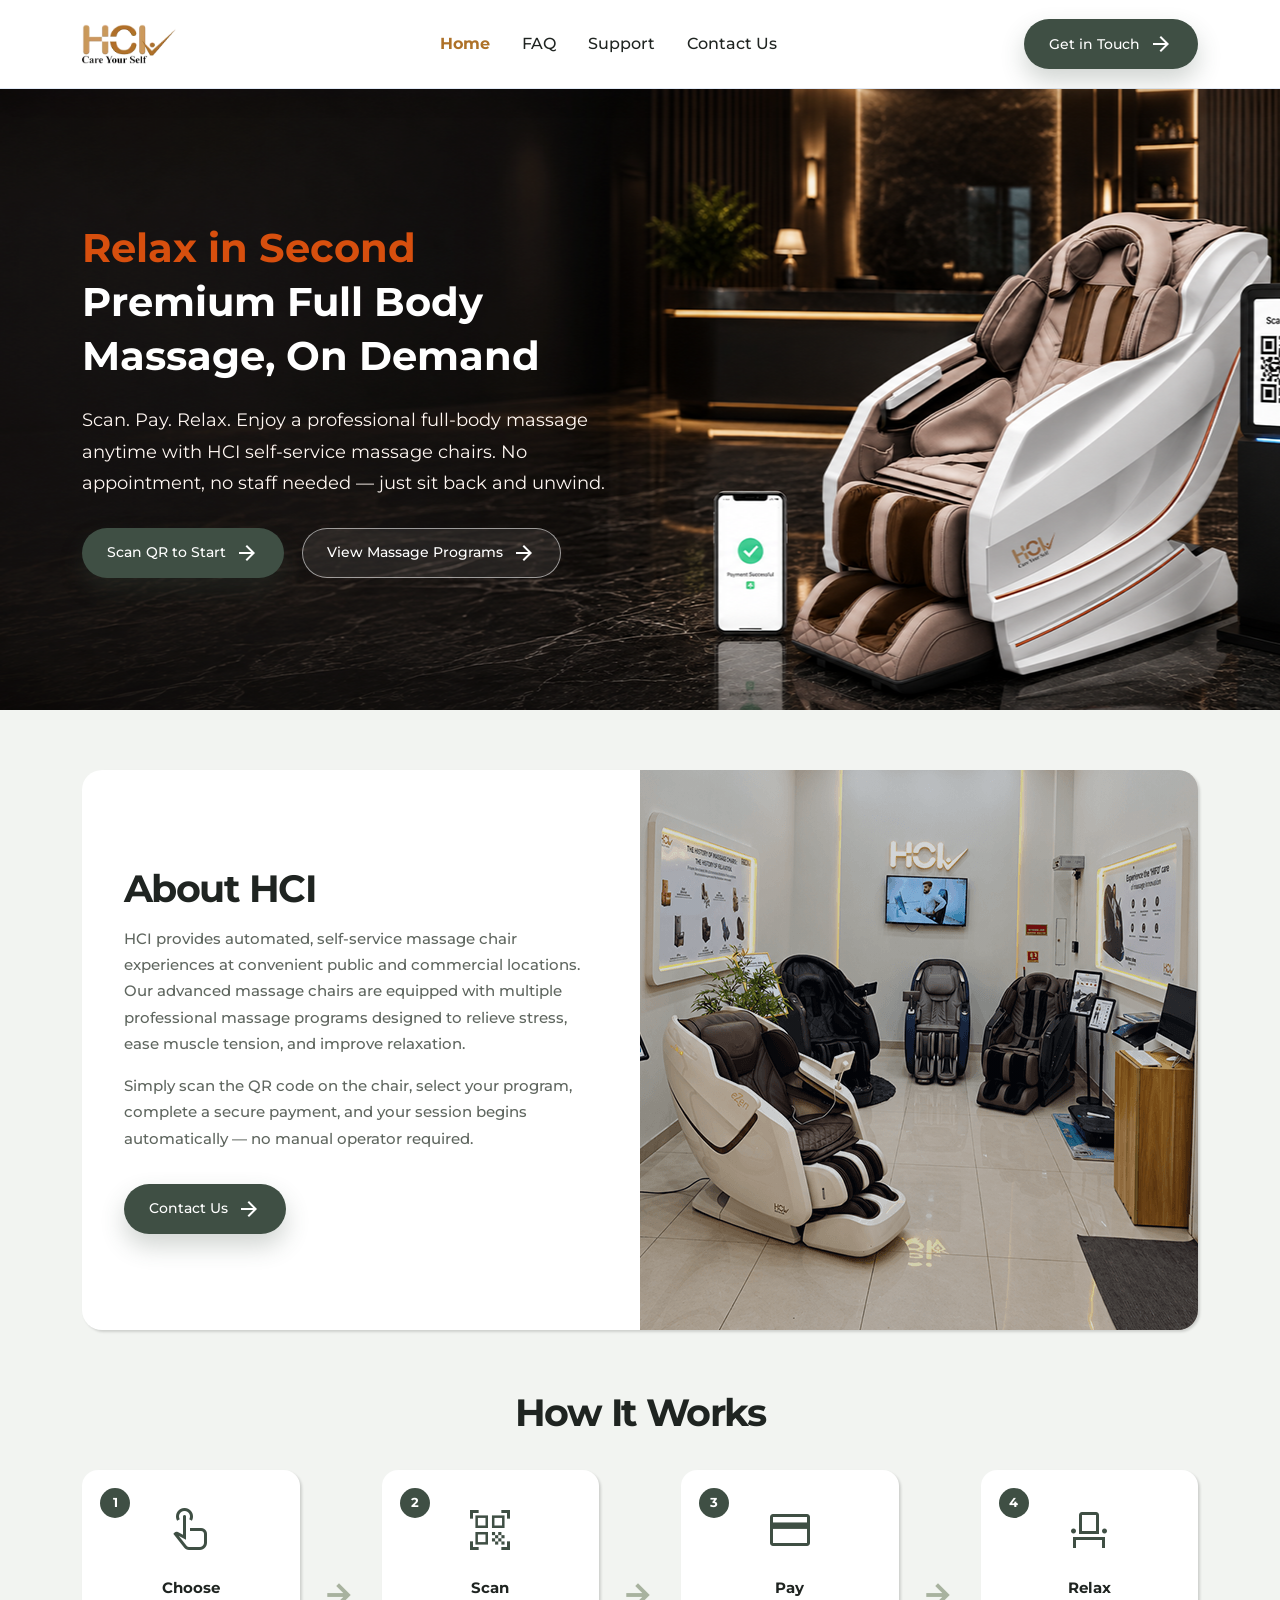
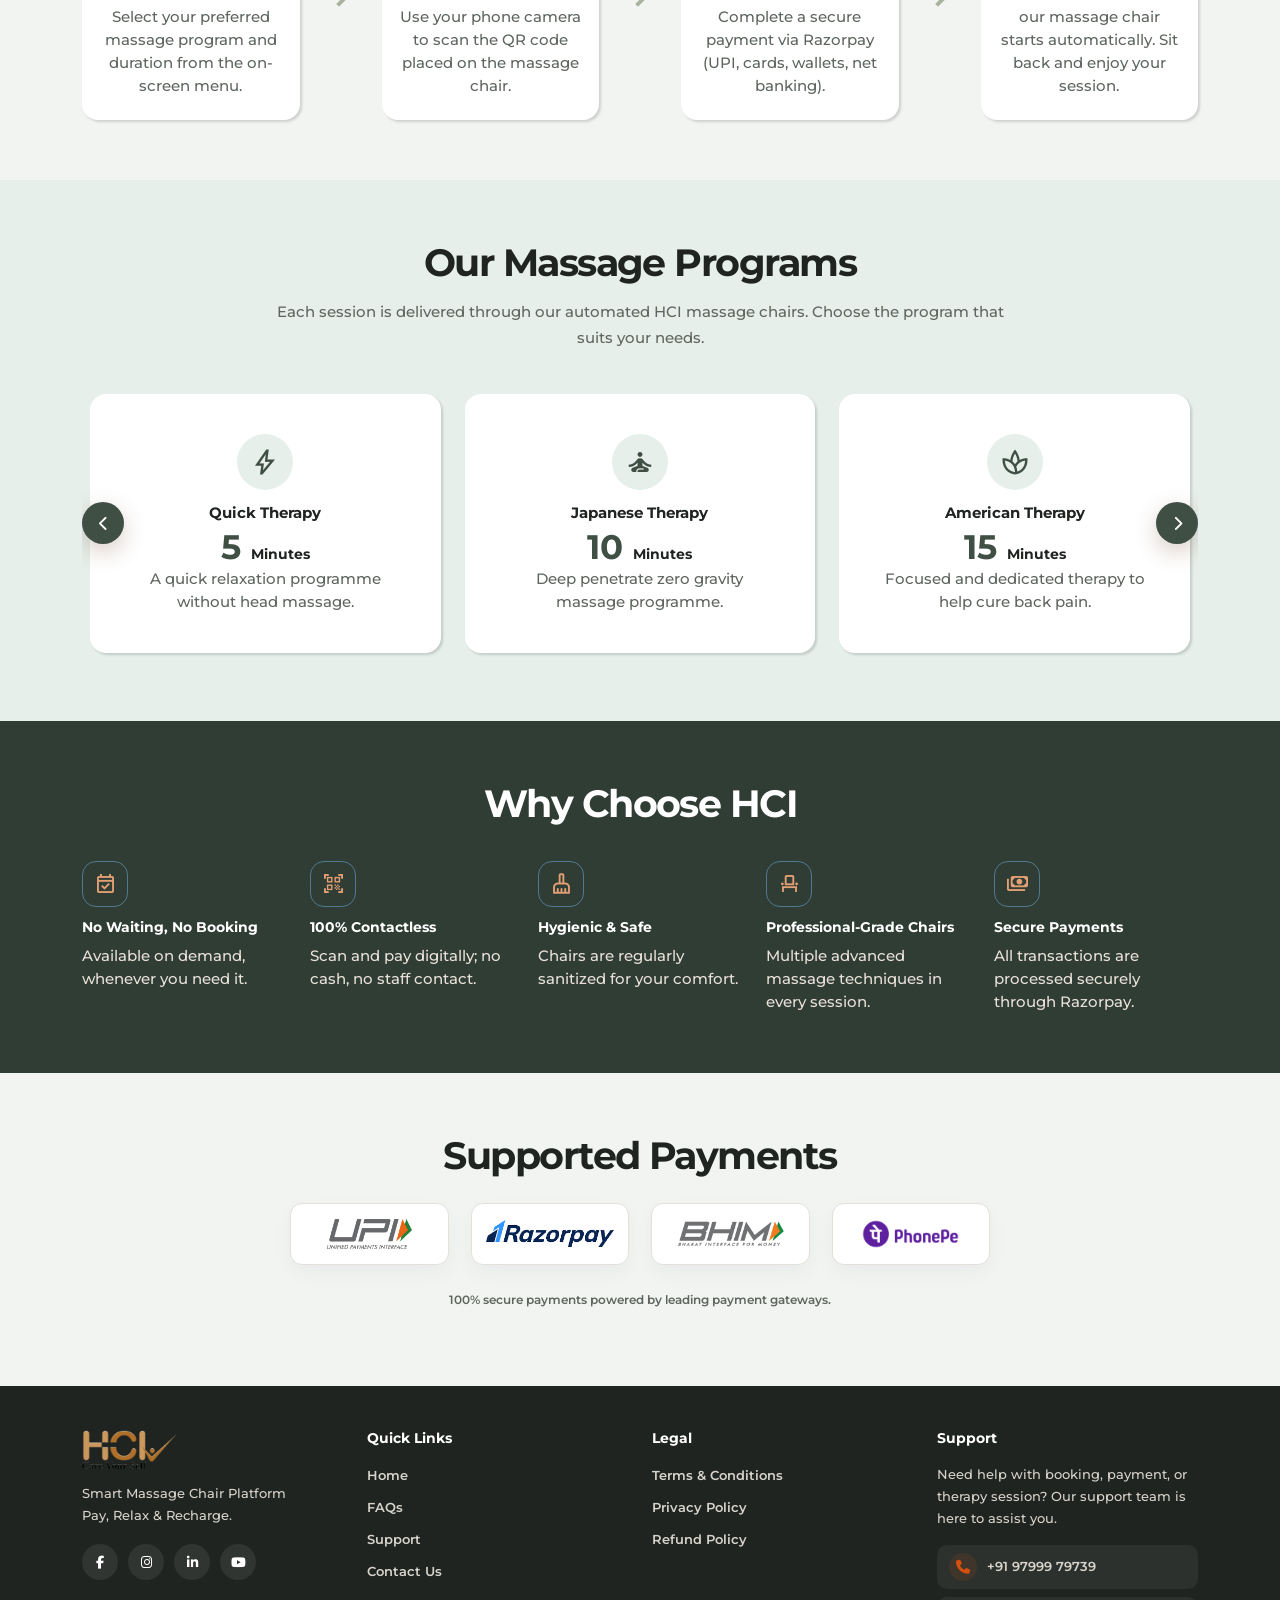
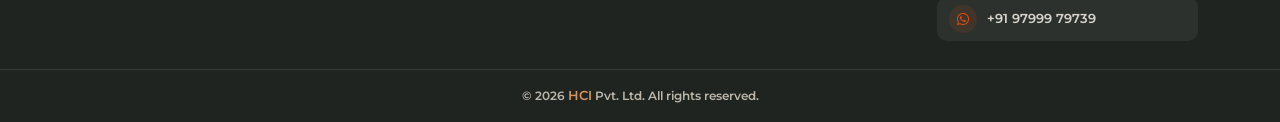
==== commit 97deaaef: "Update HCI Razorpay HTML" ====
--- a/index.html
+++ b/index.html
@@ -126,7 +126,7 @@
         </div>
 
         <a class="action-btn primary-btn d-lg-none w-auto" href="support.html">
-          Get in Touch
+          Get in Touch <i class="material-symbols-outlined">arrow_forward</i>
         </a>
 
         <button
@@ -143,8 +143,8 @@
 
         <div class="collapse navbar-collapse" id="mainNav">
           <ul class="navbar-nav mx-auto mb-2 mb-lg-0">
-            <li class="nav-item">
-              <a class="nav-link active" href="index.html">Home</a>
+            <li class="nav-item active-page">
+              <a class="nav-link" href="index.html">Home</a>
             </li>
 
             <li class="nav-item">
@@ -161,10 +161,10 @@
           </ul>
 
           <a
-            class="action-btn primary-btn d-none d-lg-block"
+            class="action-btn primary-btn d-none d-lg-flex"
             href="support.html"
           >
-            Get in Touch
+            Get in Touch <i class="material-symbols-outlined">arrow_forward</i>
           </a>
         </div>
       </div>
@@ -230,6 +230,14 @@
                         program, complete a secure payment, and your session
                         begins automatically — no manual operator required.
                       </p>
+
+                      <a
+                        class="action-btn primary-btn mt-3"
+                        href="contact-us.html"
+                      >
+                        Contact Us
+                        <i class="material-symbols-outlined">arrow_forward</i>
+                      </a>
                     </div>
                   </div>
                 </div>
@@ -255,6 +263,21 @@
               <span class="step-number">1</span>
 
               <div class="step-icon">
+                <i class="material-symbols-outlined">touch_app</i>
+              </div>
+
+              <h3>Choose</h3>
+
+              <p>
+                Select your preferred massage program and duration from the
+                on-screen menu.
+              </p>
+            </article>
+
+            <article class="step-card">
+              <span class="step-number">2</span>
+
+              <div class="step-icon">
                 <i class="material-symbols-outlined">qr_code_scanner</i>
               </div>
 
@@ -263,21 +286,6 @@
               <p>
                 Use your phone camera to scan the QR code placed on the massage
                 chair.
-              </p>
-            </article>
-
-            <article class="step-card">
-              <span class="step-number">2</span>
-
-              <div class="step-icon">
-                <i class="material-symbols-outlined">touch_app</i>
-              </div>
-
-              <h3>Choose</h3>
-
-              <p>
-                Select your preferred massage program and duration from the
-                on-screen menu.
               </p>
             </article>
 
@@ -349,7 +357,7 @@
 
                     <h3>Quick Therapy</h3>
 
-                    <strong>7 <span>Minutes</span></strong>
+                    <strong>5 <span>Minutes</span></strong>
 
                     <p>A quick relaxation programme without head massage.</p>
                   </article>
@@ -363,7 +371,7 @@
 
                     <h3>Japanese Therapy</h3>
 
-                    <strong>14 <span>Minutes</span></strong>
+                    <strong>10 <span>Minutes</span></strong>
 
                     <p>Deep penetrate zero gravity massage programme.</p>
                   </article>
@@ -377,7 +385,7 @@
 
                     <h3>American Therapy</h3>
 
-                    <strong>21 <span>Minutes</span></strong>
+                    <strong>15 <span>Minutes</span></strong>
 
                     <p>Focused and dedicated therapy to help cure back pain.</p>
                   </article>
@@ -391,7 +399,7 @@
 
                     <h3>Thai Spa Therapy</h3>
 
-                    <strong>28 <span>Minutes</span></strong>
+                    <strong>10 <span>Minutes</span></strong>
 
                     <p>
                       Researched and scientific therapy for full body
@@ -408,7 +416,7 @@
 
                     <h3>Hongkong Therapy</h3>
 
-                    <strong>35 <span>Minutes</span></strong>
+                    <strong>5 <span>Minutes</span></strong>
 
                     <p>Focused, hard and full body stretch therapy.</p>
                   </article>
@@ -422,7 +430,7 @@
 
                     <h3>Foot Therapy</h3>
 
-                    <strong>10 <span>Minutes</span></strong>
+                    <strong>15 <span>Minutes</span></strong>
 
                     <p>Tui-na leg massager therapy with reflexology.</p>
                   </article>
@@ -505,23 +513,15 @@
             </div>
 
             <div class="pay-logo">
+              <img src="images/bhimupi-lg.png" alt="Bhim UPI" />
+            </div>
+
+            <div class="pay-logo">
               <img src="images/phonepe-lg.png" alt="PhonePe" />
             </div>
-
-            <div class="pay-logo">
-              <img src="images/visa-lg.webp" alt="Visa" />
-            </div>
-
-            <div class="pay-logo">
-              <img src="images/mastercard-lg.png" alt="Mastercard" />
-            </div>
-
-            <div class="pay-logo">
-              <img src="images/rupay-lg.png" alt="RuPay" />
-            </div>
-          </div>
-
-          <p class="payment-note">
+          </div>
+
+          <p class="payment-note mt-4">
             100% secure payments powered by leading payment gateways.
           </p>
         </div>
@@ -637,7 +637,9 @@
       </div>
 
       <div class="footer-bottom">
-        © <span id="currentYear">2026</span> HCI Pvt. Ltd. All rights reserved.
+        © <span id="currentYear">2026</span>
+        <a href="https://humancarei.com/" target="_blank">HCI</a> Pvt. Ltd. All
+        rights reserved.
       </div>
     </footer>
 
--- a/css/style.css
+++ b/css/style.css
@@ -180,11 +180,16 @@
   height: 40px;
 }
 
+.site-navbar .active-page .nav-link {
+  color: #ae7128 !important;
+  font-weight: 700;
+}
+
 .site-navbar .nav-link {
   padding: 24px 16px !important;
   color: var(--text) !important;
-  font-size: 13px;
-  font-weight: 700;
+  font-size: 16px;
+  font-weight: 500;
 }
 
 .site-navbar .nav-link.active,
@@ -202,12 +207,16 @@
 ================================ */
 
 .hero-section {
-  position: relative;
-  color: #fff;
-  background-image: url("../images/hero-banner.png");
-  background-position: center;
-  background-size: cover;
-  overflow: hidden;
+    position: relative;
+    color: #fff;
+    background-image: url(../images/hero-banner.png);
+    background-position: center;
+    background-size: cover;
+    overflow: hidden;
+    display: flex;
+    align-items: center;
+    justify-content: center;
+    min-height: 621px;
 }
 
 .hero-section .container {
@@ -221,10 +230,10 @@
 }
 
 .hero-section h1 {
-    margin: 0;
-    font-size: 40px;
-    font-weight: 700;
-    line-height: 54px;
+  margin: 0;
+  font-size: 40px;
+  font-weight: 700;
+  line-height: 54px;
 }
 
 .hero-section h1 span {
@@ -417,11 +426,17 @@
 
 .payment-logos {
   display: grid;
-  grid-template-columns: repeat(6, minmax(0, 1fr));
+  grid-template-columns: repeat(4, minmax(0, 1fr));
   align-items: center;
   gap: 22px;
   max-width: 700px;
   margin: auto;
+}
+
+.pay-logo img {
+  height: 30px;
+  width: 100%;
+  object-fit: contain;
 }
 
 .pay-logo {
@@ -494,11 +509,6 @@
     url("../images/hci-office.png") center / cover no-repeat,
     #e8e4db;
 }
-
-
-
-
-
 
 /* ================================
    POLICY PAGES
@@ -533,14 +543,12 @@
 }
 
 .inner-hero h1 {
-    margin: 0;
-    color: #ffffff;
-    font-size: 40px;
-    line-height: 1.15;
-    font-weight: 800;
-   
-}
-
+  margin: 0;
+  color: #ffffff;
+  font-size: 36px;
+  line-height: 1.15;
+  font-weight: 700;
+}
 
 .inner-hero p {
   max-width: 680px;
@@ -548,6 +556,7 @@
   color: #f5f2ed;
   font-size: 16px;
   line-height: 1.75;
+  font-weight: 400;
 }
 
 .policy-section {
@@ -637,8 +646,6 @@
 .policy-contact-box p:last-child {
   margin-bottom: 0;
 }
-
-
 
 /* ================================
    FAQ PAGE
@@ -866,7 +873,6 @@
   line-height: 1.7;
 }
 
-
 /* ================================
    CONTACT US PAGE - SUPPORT STYLE
 ================================ */
@@ -920,16 +926,14 @@
   gap: 12px;
   min-height: 68px;
   padding: 15px 0px;
- 
-  color: var(--text);
- 
+
+  color: var(--text);
+
   text-decoration: none;
   transition: 0.25s ease;
-  
-  border-bottom: 1px solid  var(--border);
-}
-
-
+
+  border-bottom: 1px solid var(--border);
+}
 
 .contact-support-item i {
   flex: 0 0 40px;
@@ -958,8 +962,6 @@
   font-size: 13px;
   font-weight: 800;
 }
-
-
 
 /* ================================
    CONTACT QR SUPPORT CARD
@@ -995,20 +997,30 @@
 }
 
 .contact-qr-box {
-  width: min(100%, 260px);
-  aspect-ratio: 1 / 1;
-  display: grid;
-  place-items: center;
-  margin: 0 auto 32px;
-  border: 4px solid var(--primary);
+  display: flex;
+  flex-direction: column;
+  align-items: center;
+  justify-content: center;
+  gap: 10px;
+  padding: 16px;
+  background: #ffffff;
+  border: 1px solid #eeeeee;
   border-radius: 14px;
-  color: var(--muted);
-  background: #ffffff;
-  font-size: 15px;
-  font-weight: 800;
-  letter-spacing: 0.02em;
-}
-
+  text-align: center;
+  margin-bottom: 10px;
+}
+
+.contact-qr-box img {
+  width: 180px;
+  height: 180px;
+  object-fit: contain;
+}
+
+.contact-qr-box span {
+  font-size: 14px;
+  font-weight: 600;
+  color: #3f4f44;
+}
 .contact-qr-content h3 {
   margin: 0 0 14px;
   color: var(--text);
@@ -1039,11 +1051,13 @@
   font-size: 17px;
 }
 
-
-
 /* ================================
    FOOTER
 ================================ */
+
+.footer-bottom a {
+  color: #d39360 !important;
+}
 
 .site-footer {
   color: #d9e7fb;
@@ -1132,17 +1146,17 @@
 }
 
 .footer-contact-item {
-    display: inline-flex;
-    align-items: center;
-    gap: 10px;
-    min-height: 38px;
-    padding: 8px 12px;
-    border-radius: 10px;
-    color: #d8d4cc;
-    background: rgba(255, 255, 255, 0.06);
-    text-decoration: none;
-    transition: 0.25s ease;
-    width: 100%;
+  display: inline-flex;
+  align-items: center;
+  gap: 10px;
+  min-height: 38px;
+  padding: 8px 12px;
+  border-radius: 10px;
+  color: #d8d4cc;
+  background: rgba(255, 255, 255, 0.06);
+  text-decoration: none;
+  transition: 0.25s ease;
+  width: 100%;
 }
 
 .footer-contact-item:hover {
@@ -1279,4 +1293,4 @@
 .slide-next.swiper-button-disabled {
   opacity: 0.35;
   cursor: not-allowed;
-}+}
--- a/css/responsive.css
+++ b/css/responsive.css
@@ -8,23 +8,20 @@
 ================================ */
 
 @media (max-width: 991px) {
+  .inner-hero h1 {
+    font-size: 26px;
+    line-height: 36px;
+  }
 
   .contact-qr-support-card {
     min-height: auto;
   }
 
-    .contact-support-wrapper {
+  .support-wrapper {
     grid-template-columns: 1fr;
   }
 
-
-   .support-wrapper {
-    grid-template-columns: 1fr;
-  }
-
-
   .site-navbar .container {
-
     position: relative;
   }
 
@@ -44,10 +41,6 @@
     padding: 12px 0 !important;
   }
 
-  .hero-section {
-    min-height: auto;
-  }
-
   .hero-content {
     max-width: 100%;
     padding: 72px 0;
@@ -60,8 +53,6 @@
   .building-visual {
     min-height: 300px;
   }
-
-
 }
 
 /* ================================
@@ -70,8 +61,19 @@
 ================================ */
 
 @media (max-width: 767px) {
-
-    .contact-qr-support-card {
+  
+
+  .contact-support-wrapper {
+    grid-template-columns: 1fr;
+  }
+
+  .step-card p,
+  .plan-card p,
+  .feature-card p {
+    font-size: 13px;
+  }
+
+  .contact-qr-support-card {
     padding: 24px;
     border-radius: 16px;
   }
@@ -97,8 +99,8 @@
     align-items: flex-start;
     min-height: auto;
   }
-  
-    .support-form-card,
+
+  .support-form-card,
   .support-info-card {
     padding: 24px;
     border-radius: 16px;
@@ -109,7 +111,7 @@
     font-size: 22px;
   }
 
-   .faq-card {
+  .faq-card {
     padding: 22px;
     border-radius: 16px;
   }
@@ -132,7 +134,7 @@
     font-size: 14px;
   }
 
-   .inner-hero {
+  .inner-hero {
     padding: 58px 0 50px;
   }
 
@@ -148,7 +150,6 @@
   .policy-card h3 {
     font-size: 17px;
   }
-
 
   .section-container {
     padding: 42px 0;
@@ -178,6 +179,7 @@
   .hero-section h1 {
     font-size: 30px;
     letter-spacing: -0.035em;
+    line-height: normal;
   }
 
   .hero-section p {
@@ -244,6 +246,11 @@
 ================================ */
 
 @media (min-width: 768px) and (max-width: 991px) {
+
+  .hero-section {
+    min-height: auto;
+  }
+
   .feature-grid {
     grid-template-columns: repeat(3, minmax(0, 1fr));
   }
@@ -256,4 +263,4 @@
   .step-card:not(:last-child)::after {
     display: none;
   }
-}+}
